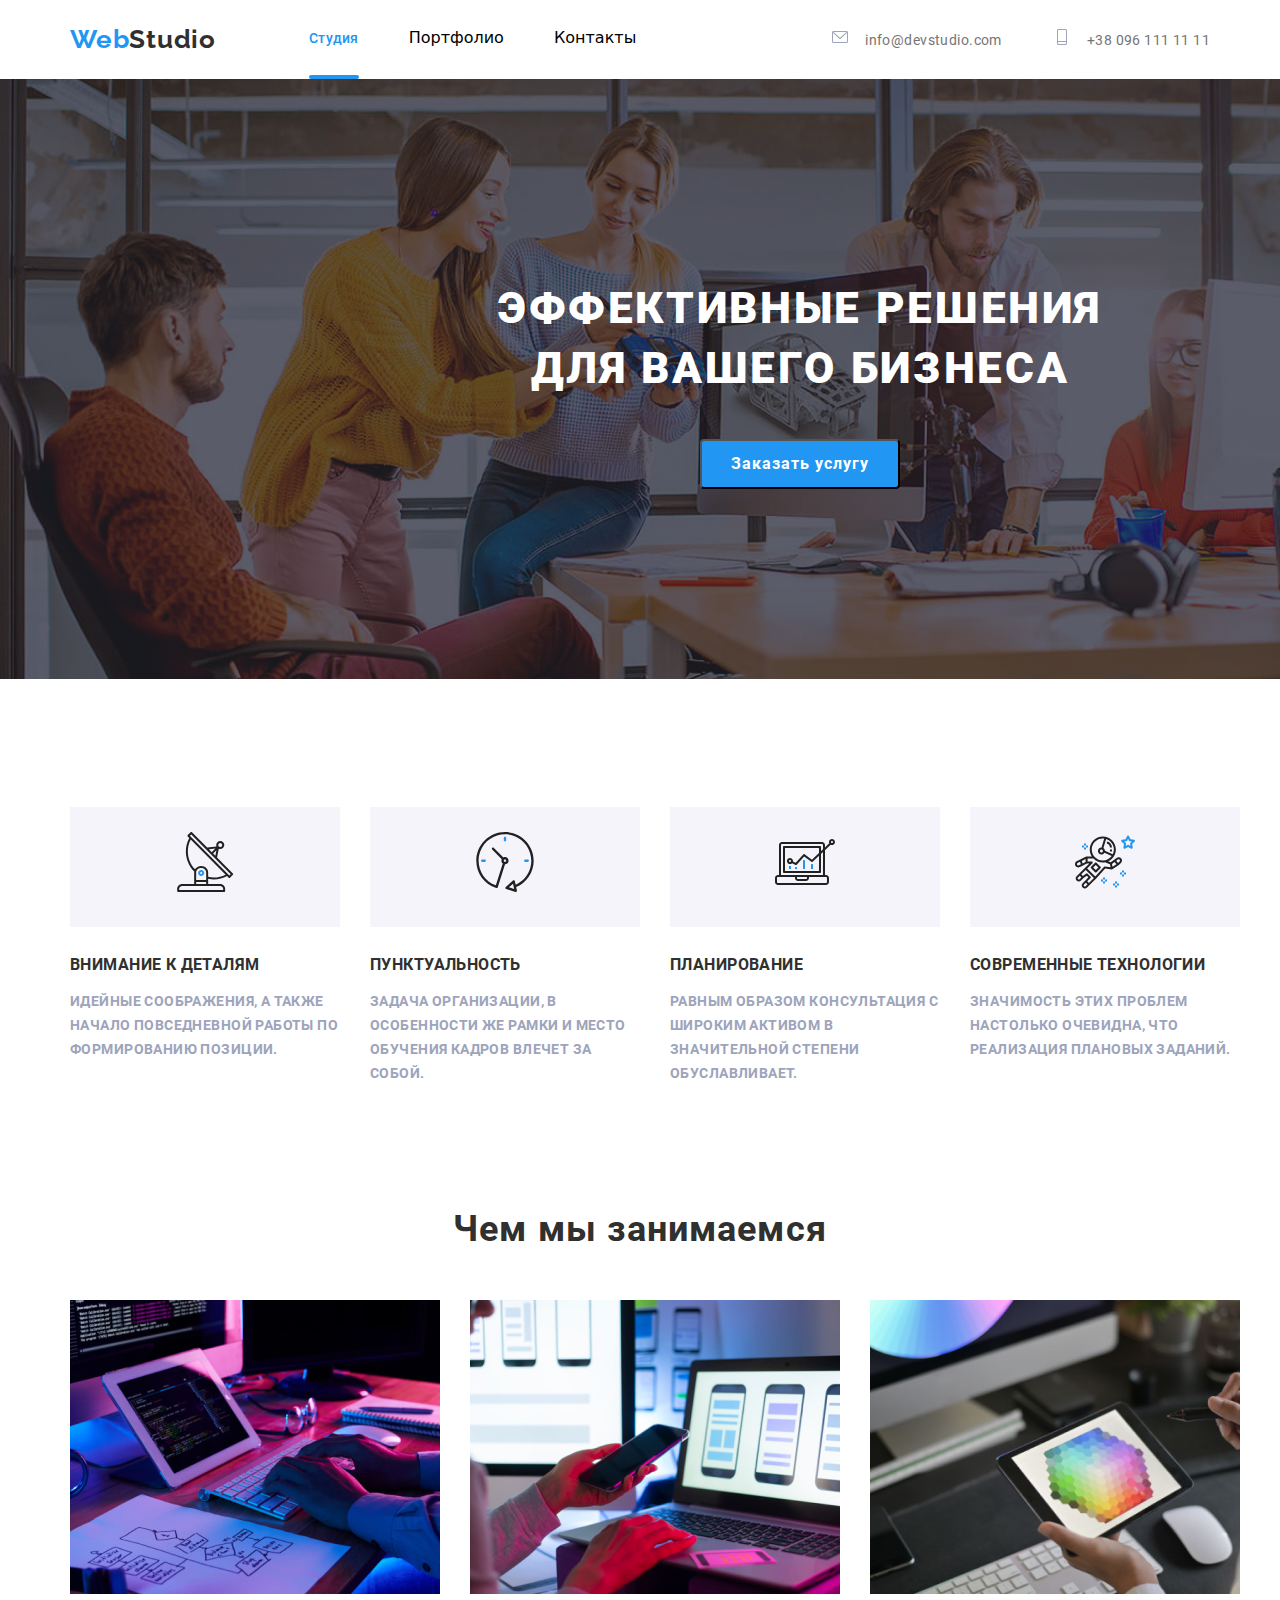
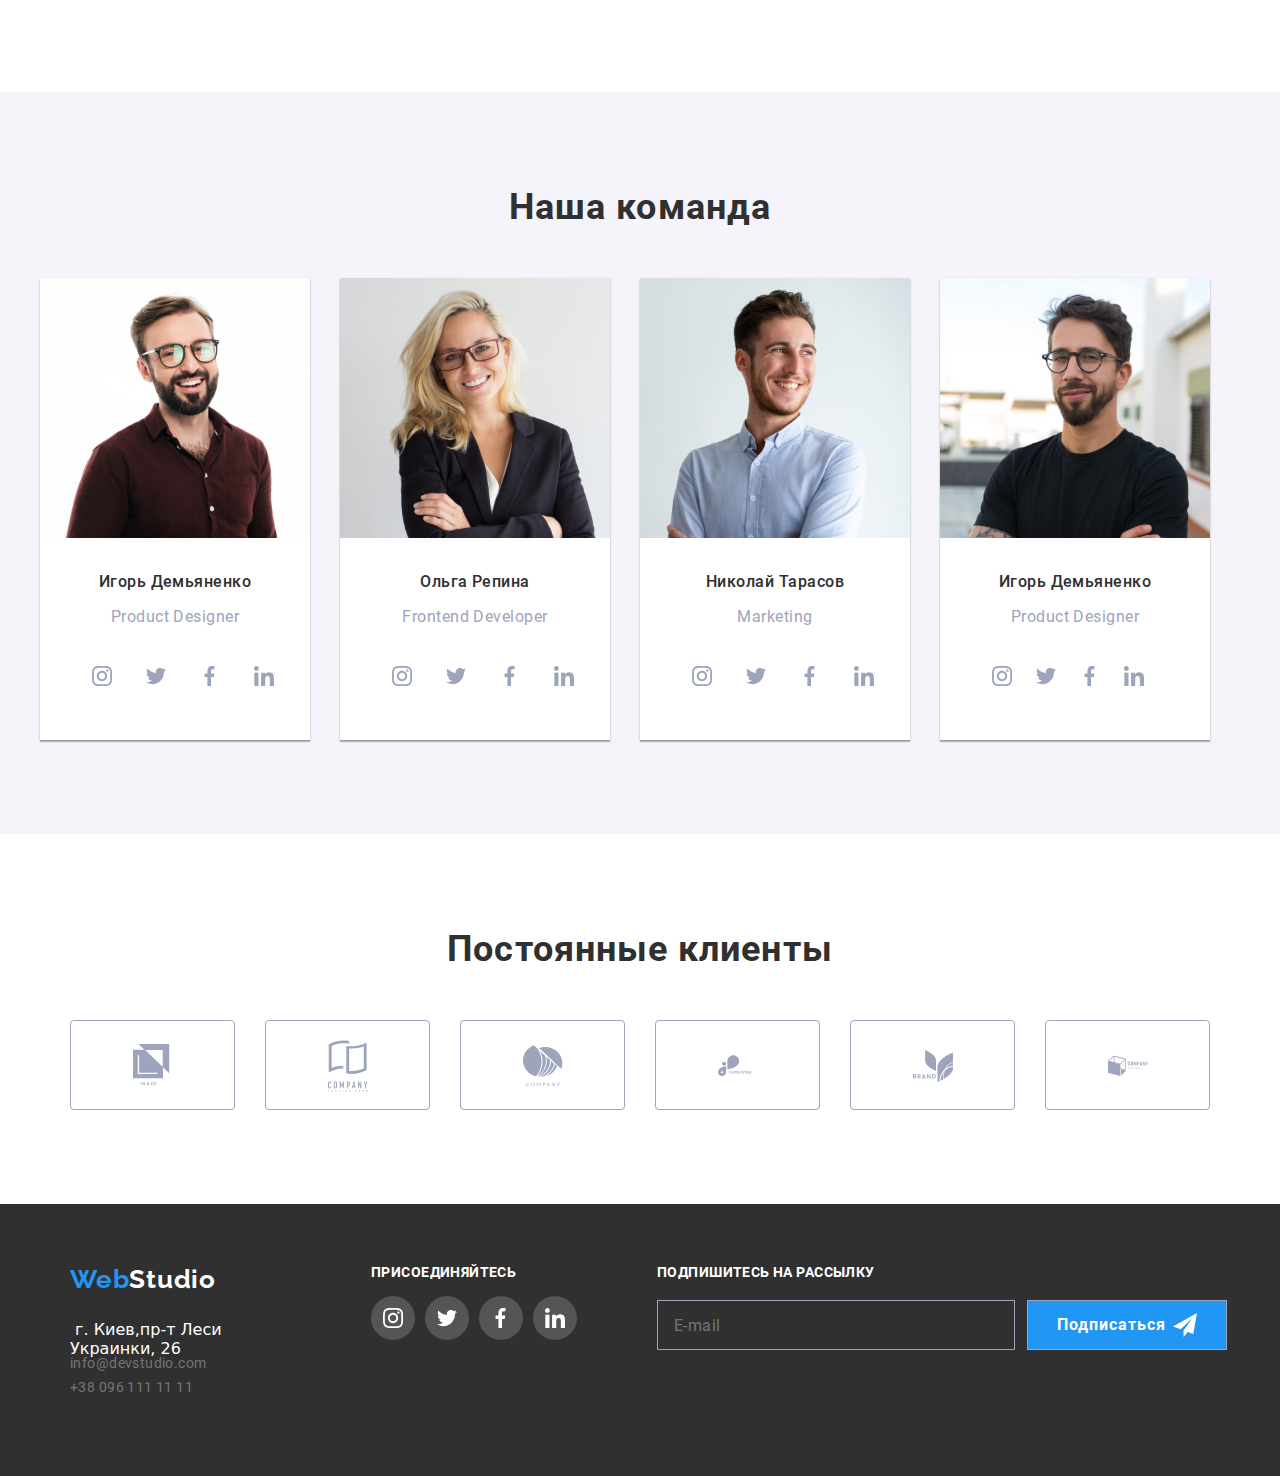
==== index.html @ 27322697 "save первый скрин" ====
<!DOCTYPE html>
<html lang="en">
<head>
    <meta charset="UTF-8" />
    <meta name="viewport" content="width=, initial-scale=1.0" />
    <title>WebStudio</title>
    <link href="https://fonts.googleapis.com/css2?family=Roboto:wght@400;500;700&display=swap" rel="stylesheet">
    <link rel="stylesheet" href="https://cdnjs.cloudflare.com/ajax/libs/modern-normalize/1.0.0/modern-normalize.min.css">
    <link rel="stylesheet" href="./css/main.min.css">
</head>

<body>
    <header class="header container">
        <div class=" header-container">
        <nav class="navigation" >
            <a class="logo" href="index.html" ><span class="logo-web">Web</span>Studio</a>
            
            <ul class="menu">
                <li class="menu-item menu-logo active-page" ><a href="" class="active ">Студия</a></li>
                <li class="menu-item"><a href="index_portfolio.html"
                     class="link">Портфолио</a></li>
                <li class="menu-item"><a href="" class="link">Контакты</a></li>
            </ul>
            </nav>
            
            <ul class="menu ">
                <li class="menu-item " > <svg class="mail-tel-svg">
                    <use href="./images/icons/sprite.svg#mail"></use>
                </svg>
                <a href="mailto:info@devstudio.com" class="mail">info@devstudio.com</a></li>
                <li class="menu-item"> <svg class="mail-tel-svg">
                    <use href="./images/icons/sprite.svg#tel"></use>
                </svg>
                 <a href="tel:+380961111111" class="tel">+38 096 111 11 11</a></li>
            </ul>
        </div>
        
    </header>
    
    <main>
        <section class="section-hero" >   
            <h1 class="hero" >Эффективные решения  для вашего бизнеса</h1> 
            <div>
                <button class="button-hero" data-modal-open>Заказать услугу</button>
            </div>

            <div class="backdrop is-hidden " data-modal>
                <div class="modal">
                   <h2 class="heading-modal">Оставьте свои данные, мы вам перезвоним</h2>
                   <form class="forms" action="">

<div class="form-fild">
                       <label  for="name">имя</label>
                       <input class="form-item form-item-text" type="text" name="name" id="name">
                    <svg class="modal-logo-svg">
                        <use href="./images/modal/sprite.svg#name"></use>
                    </svg>
</div>
<div class="form-fild">
                       <label  for="tel">телефон</label>
                       <input class="form-item form-item-text" type="tel" name="tel" id="tel">
                    <svg class="modal-logo-svg">
                        <use href="./images/modal/sprite.svg#tel"></use>
                    </svg>
</div>
<div class="form-fild">
                       <label for="email">почта</label>
                       <input class="form-item form-item-text" type="email" name="email" id="email">
                    <svg class="modal-logo-svg">
                        <use href="./images/modal/sprite.svg#mail"></use>
                    </svg>
</div>
<div class="form-fild">
                        <label  for="comment">Комментарий</label>
                        <textarea class="form-item form-item-text" name="comment" id="comment" cols="30" rows="10" placeholder="Введите текст"></textarea>
</div>
<div class="policy"> 
                        <input type="checkbox" id="policy">
                        <label for="policy">Соглашаюсь с рассылкой и принимаю <span class="contract">Условия договора</span> </label>
</div>
<div>
                        <button class="button-submit" type="submit">Отправить</button>   
</div>
                   </form>
                    <button class="button-close" data-modal-close>
                    <svg class="button-close-svg">
                        <use href="./images/button/sprite.svg#close"></use>
                    </svg>
                    </button>
                    
                </div>
            </div>
            
        </section>
    
        <section class="list">
            <div class="container">
            <h2 hidden >Положительные качества для ведения бизнеса</h2>
            
            <ul class="list-content ">
                <li>
                    <ul class="vector-logo">
                        <li class="vector-logo-item">
                        <svg class="vector-logo-svg">
                            <use href="./images/logo/sprite.svg#vector3"></use>
                        </svg>
                        </li>
                    </ul>
                    <h3  class="list-item">Внимание к деталям</h3>
                    <p  class="text text-item">
                        Идейные соображения, а также начало повседневной работы по
                        формированию позиции.
                    </p>
                </li>
                <li>
                    <ul class="vector-logo">
                        <li class="vector-logo-item">
                            <svg class="vector-logo-svg">
                                <use href="./images/logo/sprite.svg#vector2"></use>
                            </svg>
                        </li>
                    </ul>
                    <h3 class="list-item" >Пунктуальность</h3>
                    <p class="text text-item">
                        Задача организации, в особенности же рамки и место обучения кадров
                        влечет за собой.
                    </p>
                </li>                
                <li>
                    <ul class="vector-logo">
                        <li class="vector-logo-item">
                            <svg class="vector-logo-svg">
                                <use href="./images/logo/sprite.svg#vector1"></use>
                            </svg>
                        </li>
                    </ul>
                    <h3 class="list-item" >Планирование</h3>
                    <p class="text text-item">
                        Равным образом консультация с широким активом в значительной
                        степени обуславливает.
                    </p>
                </li>
                <li>
                    <ul class="vector-logo">
                        <li class="vector-logo-item">
                            <svg class="vector-logo-svg">
                                <use href="./images/logo/sprite.svg#vector"></use>
                            </svg>
                        </li>
                    </ul>
                    <h3  class="list-item">Современные технологии</h3>
                    <p class="text text-item" >
                        Значимость этих проблем настолько очевидна, что реализация
                        плановых заданий.
                    </p>
                </li>
            </ul>
            </div>
        </section>
        <section  >
            <div class="container">
            <h3 class="section-work" >Чем мы занимаемся</h3>
            </div>
            <div class="container">
            <ul class="img-content">
                <li class="img-item img-img ">
                    <img src="./images/img.jpg" alt="рабочий стол" width="370" height="294" />
                </li>
                <li class="img-item  img-img">
                    <img src="./images/img1.jpg" alt="ноутбук" width="370" height="294" />
                </li>
                <li class="img-item  img-img">
                    <img src="./images/img2.jpg" alt="планшет" width="370" height="294" />
                </li>
            </ul>
            </div>
        </section>
        <section class="job">
            <div class="container">
                <div class="our">
            <h2 class="section-job"  >Наша команда</h2>
            </div>
            <ul class="team">
                <li class="team-item">
                    <img src="./images/card1.jpg" alt="Игорь Демьяненко" width="270" height="260" /><br />
                    <h3 class="our-team">Игорь Демьяненко</h3>
                    <p class="position">Product Designer</p>
                <ul  class="social-icons">
                    <li class="social-icons-item" ><a class="social-icons-link"  href="https://www.instagram.com/" target="_blank" rel="noopener noreferer"  aria-label="Instagram"  >
                    <svg class="social-icons-svg">
                        <use href="./images/icons/sprite.svg#instagram"></use>
                    </svg>
                    </a></li>
                    <li class="social-icons-item" ><a class="social-icons-link"  href="https://twitter.com/?lang=ua" target="_blank" rel="noopener noreferer"  aria-label="Twitter">
                    <svg class="social-icons-svg">
                        <use href="./images/icons/sprite.svg#twitter"></use>
                    </svg>
                    </a></li>
                    <li class="social-icons-item" ><a class="social-icons-link"  href="https://uk-ua.facebook.com/" target="_blank" rel="noopener noreferer"  aria-label="Facebook">
                    <svg class="social-icons-svg">
                        <use href="./images/icons/sprite.svg#facebook"></use>
                    </svg>
                    </a></li>
                    <li class="social-icons-item" ><a class="social-icons-link"  href="https://www.linkedin.com/login/ua" target="_blank" rel="noopener noreferer"  aria-label="Linkedin">
                    <svg class="social-icons-svg">
                        <use href="./images/icons/sprite.svg#linkedin"></use>
                    </svg>
                    </a></li>
                </ul>
                </li>
                <li class="team-item">
                    <img src="./images/card2.jpg" alt="Ольга Репина" width="270" height="260" /><br />
                    <h3 class="our-team" >Ольга Репина</h3>
                    <p class="position">Frontend Developer</p>
                    <ul class="social-icons">
                        <li class="social-icons-item"><a class="social-icons-link" href="https://www.instagram.com/" target="_blank"
                                rel="noopener noreferer" aria-label="Instagram">
                                <svg class="social-icons-svg">
                                    <use href="./images/icons/sprite.svg#instagram"></use>
                                </svg>
                            </a></li>
                        <li class="social-icons-item"><a class="social-icons-link" href="https://twitter.com/?lang=ua" target="_blank"
                                rel="noopener noreferer" aria-label="Twitter">
                                <svg class="social-icons-svg">
                                    <use href="./images/icons/sprite.svg#twitter"></use>
                                </svg>
                            </a></li>
                        <li class="social-icons-item"><a class="social-icons-link" href="https://uk-ua.facebook.com/" target="_blank"
                                rel="noopener noreferer" aria-label="Facebook">
                                <svg class="social-icons-svg">
                                    <use href="./images/icons/sprite.svg#facebook"></use>
                                </svg>
                            </a></li>
                        <li class="social-icons-item"><a class="social-icons-link" href="https://www.linkedin.com/login/ua" target="_blank"
                                rel="noopener noreferer" aria-label="Linkedin">
                                <svg class="social-icons-svg">
                                    <use href="./images/icons/sprite.svg#linkedin"></use>
                                </svg>
                            </a></li>
                    </ul>
                    
                </li>
                <li class="team-item">
                    <img src="./images/card3.jpg" alt="Николай Тарасов" width="270" height="260" /><br />
                    <h3 class="our-team" >Николай Тарасов</h3>
                    <p class="position ">Marketing</p>
                    <ul class="social-icons">
                        <li class="social-icons-item"><a class="social-icons-link" href="https://www.instagram.com/" target="_blank"
                                rel="noopener noreferer" aria-label="Instagram">
                                <svg class="social-icons-svg">
                                    <use href="./images/icons/sprite.svg#instagram"></use>
                                </svg>
                            </a></li>
                        <li class="social-icons-item"><a class="social-icons-link" href="https://twitter.com/?lang=ua" target="_blank"
                                rel="noopener noreferer" aria-label="Twitter">
                                <svg class="social-icons-svg">
                                    <use href="./images/icons/sprite.svg#twitter"></use>
                                </svg>
                            </a></li>
                        <li class="social-icons-item"><a class="social-icons-link" href="https://uk-ua.facebook.com/" target="_blank"
                                rel="noopener noreferer" aria-label="Facebook">
                                <svg class="social-icons-svg">
                                    <use href="./images/icons/sprite.svg#facebook"></use>
                                </svg>
                            </a></li>
                        <li class="social-icons-item"><a class="social-icons-link" href="https://www.linkedin.com/login/ua" target="_blank"
                                rel="noopener noreferer" aria-label="Linkedin">
                                <svg class="social-icons-svg">
                                    <use href="./images/icons/sprite.svg#linkedin"></use>
                                </svg>
                            </a></li>
                    </ul>
                </li>
                <li class="team-item">
                    <img src="./images/card4.jpg" alt="Игорь Демьяненко" width="270" height="260" />
                    <br />
                    <h3 class="our-team" >Игорь Демьяненко</h3>
                    <p class="position">Product Designer</p>
                    <ul class="social-icons">
                        <li><a class="social-icons-link" href="https://www.instagram.com/" target="_blank"
                                rel="noopener noreferer" aria-label="Instagram">
                                <svg class="social-icons-svg">
                                    <use href="./images/icons/sprite.svg#instagram"></use>
                                </svg>
                            </a></li>
                        <li><a class="social-icons-link" href="https://twitter.com/?lang=ua" target="_blank"
                                rel="noopener noreferer" aria-label="Twitter">
                                <svg class="social-icons-svg">
                                    <use href="./images/icons/sprite.svg#twitter"></use>
                                </svg>
                            </a></li>
                        <li><a class="social-icons-link" href="https://uk-ua.facebook.com/" target="_blank"
                                rel="noopener noreferer" aria-label="Facebook">
                                <svg class="social-icons-svg">
                                    <use href="./images/icons/sprite.svg#facebook"></use>
                                </svg>
                            </a></li>
                        <li><a class="social-icons-link" href="https://www.linkedin.com/login/ua" target="_blank"
                                rel="noopener noreferer" aria-label="Linkedin">
                                <svg class="social-icons-svg">
                                    <use href="./images/icons/sprite.svg#linkedin"></use>
                                </svg>
                            </a></li>
                    </ul>
                </li>
            </ul>
            </div>
        </section>
        <section>
            <div class="container">
                <h3 class="clients">
                    Постоянные клиенты
                </h3>
            </div>
         </section>

        <section>
          <div class="container test"> 
            
            <li class="clients-item"><a class="clients-item-link" href="#" target="_blank"
                    rel="noopener noreferer" aria-label="#">
                    <svg class="clients-icons-svg">
                        <use href="./images/clients/sprite.svg#logo1"></use>
                    </svg>
                </a></li>
            <li class="clients-item"><a class="clients-item-link" href="#" target="_blank"
                    rel="noopener noreferer" aria-label="#">
                    <svg class="clients-icons-svg">
                        <use href="./images/clients/sprite.svg#logo2"></use>
                    </svg>
                </a></li>
            <li class="clients-item"><a class="clients-item-link" href="#" target="_blank"
                    rel="noopener noreferer" aria-label="#">
                    <svg class="clients-icons-svg">
                        <use href="./images/clients/sprite.svg#logo3"></use>
                    </svg>
                </a></li>
            <li class="clients-item"><a class="clients-item-link" href="#" target="_blank"
                    rel="noopener noreferer" aria-label="#">
                    <svg class="clients-icons-svg">
                        <use href="./images/clients/sprite.svg#logo4"></use>
                    </svg>
                </a></li>
            <li class="clients-item"><a class="clients-item-link" href="#" target="_blank"
                    rel="noopener noreferer" aria-label="#">
                    <svg class="clients-icons-svg">
                        <use href="./images/clients/sprite.svg#logo5"></use>
                    </svg>
                </a></li>
            <li class="clients-item"><a class="clients-item-link" href="#" target="_blank"
                    rel="noopener noreferer" aria-label="#">
                    <svg class="clients-icons-svg">
                        <use href="./images/clients/sprite.svg#logo6"></use>
                    </svg>
                </a></li>
            
          </div>
        </section>

    </main>
    <footer class="footer ">
        <div class="block-test container">
        <div class="block">
        <a class="logo" href="index.html"><span class="logo-web ">Web</span>Studio</a>
        
            <ul class="address" >
                <li>
                
                    <a class="map address-map link" href="https://goo.gl/maps/XinnHZAmT8YxiQ3q6" target="_blank" rel="noopener noreferer" ></a>
                    <a href="https://goo.gl/maps/XinnHZAmT8YxiQ3q6" target="_blank" rel="noopener noreferer" class="link" >г. Киев,пр-т Леси Украинки, 26</a>
                        
                </li>
            </ul>
            <ul class="connection">
                <li><a href="mailto:info@devstudio.com" class="mail" >info@devstudio.com</a></li>
                <li><a href="tel:+380961111111" class="tel" >+38 096 111 11 11</a></li>
            </ul>
        </div>
                <div class="address-content block">
                    <h3 class="address-social">присоединяйтесь</h3>
                
                
                    <ul class="address-social-icons">
                        <li><a class="address-social-icons-link" href="https://www.instagram.com/" target="_blank" rel="noopener noreferer"
                                aria-label="Instagram">
                                <svg class="address-social-icons-svg">
                                    <use href="./images/icons/sprite.svg#instagram"></use>
                                </svg>
                            </a></li>
                        <li><a class="address-social-icons-link" href="https://twitter.com/?lang=ua" target="_blank" rel="noopener noreferer"
                                aria-label="Twitter">
                                <svg class="address-social-icons-svg">
                                    <use href="./images/icons/sprite.svg#twitter"></use>
                                </svg>
                            </a></li>
                        <li><a class="address-social-icons-link" href="https://uk-ua.facebook.com/" target="_blank" rel="noopener noreferer"
                                aria-label="Facebook">
                                <svg class="address-social-icons-svg">
                                    <use href="./images/icons/sprite.svg#facebook"></use>
                                </svg>
                            </a></li>
                        <li><a class="address-social-icons-link" href="https://www.linkedin.com/login/ua" target="_blank" rel="noopener noreferer"
                                aria-label="Linkedin">
                                <svg class="address-social-icons-svg">
                                    <use href="./images/icons/sprite.svg#linkedin"></use>
                                </svg>
                            </a></li>
                    </ul>
                </div>
                <div>
                    <h3 class="subscription">Подпишитесь на рассылку</h3>
                    <div class="form-subscription">
             <form action="">
                    <label for="email"></label>
                    <input class="subscription-item email-item" type="email" name="email" id="email" placeholder="E-mail">
                    </div>
                 </div>
                <div>
                    <button class="button-subscription" type="submit">Подписаться</button>
                    <svg class="button-subscription-svg">
                        <use href="./images/iconsend/sprite.svg#iconsend"></use>
                    </svg>
                </div>
             </form>
                </div>
        </div>
    </footer>
    <script src="./js/modal.js"></script>
</body>

</html>
---- css/main.min.css ----
:root{--main-text-cl: #555555;--accent-cl: #2196f3;--black: #303030;--gray: #9da4bb;--button: #ffffff;--background: #f5f4fa;--email: rgba(255, 255, 255, 0.6);--menu: #757575}@font-face{font-family:'Raleway';font-style:normal;font-weight:400;src:url("../fonts/raleway-v18-latin-regular.eot");src:local(""),url("../fonts/raleway-v18-latin-regular.eot?#iefix") format("embedded-opentype"),url("../fonts/raleway-v18-latin-regular.woff2") format("woff2"),url("../fonts/raleway-v18-latin-regular.woff") format("woff"),url("../fonts/raleway-v18-latin-regular.ttf") format("truetype"),url("../fonts/raleway-v18-latin-regular.svg#Raleway") format("svg")}@font-face{font-family:'Raleway';font-style:normal;font-weight:700;src:url("../fonts/raleway-v18-latin-700.eot");src:local(""),url("../fonts/raleway-v18-latin-700.eot?#iefix") format("embedded-opentype"),url("../fonts/raleway-v18-latin-700.woff2") format("woff2"),url("../fonts/raleway-v18-latin-700.woff") format("woff"),url("../fonts/raleway-v18-latin-700.ttf") format("truetype"),url("../fonts/raleway-v18-latin-700.svg#Raleway") format("svg")}@font-face{font-family:'Roboto';font-style:normal;font-weight:400;src:url("../fonts/roboto-v20-latin_cyrillic-regular.eot");src:local("Roboto"),local("Roboto-Regular"),url("../fonts/roboto-v20-latin_cyrillic-regular.eot?#iefix") format("embedded-opentype"),url("../fonts/roboto-v20-latin_cyrillic-regular.woff2") format("woff2"),url("../fonts/roboto-v20-latin_cyrillic-regular.woff") format("woff"),url("../fonts/roboto-v20-latin_cyrillic-regular.ttf") format("truetype"),url("../fonts/roboto-v20-latin_cyrillic-regular.svg#Roboto") format("svg")}@font-face{font-family:'Roboto';font-style:normal;font-weight:500;src:url("../fonts/roboto-v20-latin_cyrillic-500.eot");src:local("Roboto Medium"),local("Roboto-Medium"),url("../fonts/roboto-v20-latin_cyrillic-500.eot?#iefix") format("embedded-opentype"),url("../fonts/roboto-v20-latin_cyrillic-500.woff2") format("woff2"),url("../fonts/roboto-v20-latin_cyrillic-500.woff") format("woff"),url("../fonts/roboto-v20-latin_cyrillic-500.ttf") format("truetype"),url("../fonts/roboto-v20-latin_cyrillic-500.svg#Roboto") format("svg")}@font-face{font-family:'Roboto';font-style:normal;font-weight:700;src:url("../fonts/roboto-v20-latin_cyrillic-700.eot");src:local("Roboto Bold"),local("Roboto-Bold"),url("../fonts/roboto-v20-latin_cyrillic-700.eot?#iefix") format("embedded-opentype"),url("../fonts/roboto-v20-latin_cyrillic-700.woff2") format("woff2"),url("../fonts/roboto-v20-latin_cyrillic-700.woff") format("woff"),url("../fonts/roboto-v20-latin_cyrillic-700.ttf") format("truetype"),url("../fonts/roboto-v20-latin_cyrillic-700.svg#Roboto") format("svg")}h1,h2,h3{margin-top:0px}ul{list-style-type:none}a{text-decoration:none}.container{width:1170px;padding-left:15px;padding-right:15px;margin-left:auto;margin-right:auto}.menu{display:flex;padding:0px;margin:0px}.menu-logo{margin-left:93px}.menu-item:not(:last-child){margin-right:50px}.menu-item{margin-top:29px}.active-page{padding-bottom:0}.navigation{display:flex;align-items:center;margin-right:auto}.active-page::after{content:'';display:block;position:relative;margin-top:28px;width:100%;height:4px;background-color:var(--accent-cl);border-radius:2px}.active{font-family:Roboto;font-weight:500;font-size:14px;line-height:16px;letter-spacing:0.02em}.mail-tel-svg{fill:var(--gray);margin-right:10px;width:20px;height:16px}.mail{text-align:center}.menu-item:hover .mail-tel-svg,.menu-item:focus .mail-tel-svg{fill:var(--accent-cl)}.button-hero{text-align:center;font-family:Roboto;font-weight:700;font-size:16px;line-height:1, 87;letter-spacing:0.06em;color:var(--button);background-color:var(--accent-cl);border-radius:4px;height:50px;width:200px;margin-bottom:210px;margin-left:auto;margin-right:auto}.button-close{position:absolute;border:0px solid var(--button);top:8px;right:8px;width:-8px;background-color:var(--button)}.button-close-svg{display:flex;width:30px;height:30px;fill:var(--gray)}.button-submit{width:200px;height:50px;margin-top:10px;margin-bottom:42px;margin-left:auto;margin-right:auto;background-color:var(--accent-cl);font-family:Roboto;font-weight:bold;font-size:16px;line-height:30px;letter-spacing:0.06em;border-radius:4px;border:none;color:var(--button)}.button{font-family:Roboto;font-weight:500;border:1px solid var(--black);font-size:16px;line-height:1.62;text-align:center;letter-spacing:0.03em;color:var(--black)}.button:hover{color:var(--button);background:var(--accent-cl)}.button-item{display:flex;justify-content:center;margin-bottom:50px;margin-top:126px}.button-margin{margin-right:8px;border-color:#ffffff}.button-subscription{width:200px;height:50px;margin-top:96px;margin-left:12px;padding-left:29px;background-color:var(--accent-cl);font-family:Roboto;font-weight:bold;font-size:16px;line-height:30px;display:flex;align-items:center;text-align:center;letter-spacing:0.06em;color:var(--button);border:1px solid var(--gray)}.button-subscription-svg{display:flex;width:24px;height:24px;fill:var(--button);margin-top:-37px;margin-left:158px;margin-right:28px}.block-test{display:flex}.social-icons{margin-top:28px;margin-bottom:42px;display:flex}.social-icons-item:not(:last-child){margin-right:10px}.social-icons-svg{width:20px;height:20px;fill:var(--gray)}.social-icons-link{display:flex;justify-content:center;align-items:center;width:44px;height:44px;background-color:var(--button);border-radius:50%}.social-icons-link:hover .social-icons-svg,.social-icons-link:focus .social-icons-svg{fill:var(--button)}.social-icons-link:hover{background-color:var(--accent-cl)}.address-social-icons{display:flex;margin-left:70px;padding:0px}.address-social-icons-link{margin-right:10px}.address-social-icons-svg{width:20px;height:20px;fill:var(--button)}.address-social-icons-link{display:flex;justify-content:center;align-items:center;width:44px;height:44px;background-color:var(--main-text-cl);border-radius:50%}.address-social-icons-link:hover .address-social-icons-svg,.address-social-icons-link:focus .address-social-icons-svg{fill:var(--button)}.address-social-icons-link:hover{background-color:var(--accent-cl)}.backdrop.is-hidden{opacity:0;pointer-events:none}.modal{color:var(--black);position:absolute;top:50%;left:50%;padding:0px;transform:translate(-50%, -50%);min-width:528px;min-height:581px;background-color:var(--button);border:1px solid var(--button)}.heading-modal{width:488px;height:40px;margin-left:auto;margin-right:auto;margin-top:40px;margin-bottom:0px;font-family:Roboto;font-weight:bold;font-size:20px;line-height:23px;text-align:center;letter-spacing:0.03em;color:var(--black)}.forms{margin-left:40px;margin-right:40px}.modal-logo-svg{margin-top:-25px;margin-left:15px;display:flex;width:12px;height:12px;fill:var(--black)}.form-fild:hover .modal-logo-svg,.form-fild:focus .modal-logo-svg{fill:var(--accent-cl)}.form-item:hover{border-color:var(--accent-cl)}.form-item-text{padding-left:42px}.form-item-text-placeholder{padding-left:16px}.form-fild{text-align:left;margin-left:auto;margin-right:auto;margin-bottom:28px;display:flex;flex-direction:column;font-family:Roboto;font-size:12px;line-height:14px;letter-spacing:0.01em;color:#757575}.form-fild input{border:1px solid var(--gray);width:488px;height:40px}.form-fild label{margin-bottom:4px}.policy{font-family:Roboto;font-size:14px;line-height:24px;letter-spacing:0.03em;color:var(--main-text-cl);margin-bottom:30px}.form-fild textarea::placeholder{text-align:left 16px;margin-top:12px;margin-bottom:12px;margin-left:16px;margin-right:16px;font-family:Roboto;font-size:14px;line-height:16px;letter-spacing:0.01em;color:var(--gray)}.contract{color:var(--accent-cl);text-decoration:underline}textarea{border:1px solid var(--gray);width:488px;height:128px;resize:none}.header{background-color:var(--button)}.header-portfolio{background-color:var(--button);margin-bottom:132px;margin-top:24px}.header-container{display:flex;justify-content:flex-end}.mail-item{margin-right:50px}.logo{font-family:Raleway;font-weight:700;font-size:26px;line-height:1.19;letter-spacing:0.03em;color:var(--black)}.logo-web{font-family:Raleway;font-weight:700;font-size:26px;line-height:1.19;letter-spacing:0.03em;color:var(--accent-cl)}.link{color:inherit}.link:hover,.link:focus{color:var(--accent-cl)}.active{color:var(--accent-cl)}.address-social{font-family:Roboto;font-style:normal;font-weight:bold;font-size:14px;line-height:16px;letter-spacing:0.03em;text-transform:uppercase;color:var(--button);margin-top:60px;margin-left:70px}.subscription{font-family:Roboto;font-style:normal;font-weight:bold;font-size:14px;line-height:16px;letter-spacing:0.03em;text-transform:uppercase;color:var(--button);margin-top:60px;margin-left:70px;margin-bottom:0px}.subscription-item{padding:0;width:358px;height:50px;margin-top:20px;margin-left:70px;font-family:Roboto;font-size:16px;line-height:20px;display:flex;align-items:center;letter-spacing:0.03em;background-color:var(--black);color:var(--email);border:1px solid var(--gray)}.email-item{padding-left:16px}.footer-item{margin-top:90px}.footer{background-color:var(--black)}.footer-logo{background-color:var(--button)}.footer .logo{color:var(--button);margin-top:60px;display:inline-block}.address-map{margin-top:20px;display:inline-block}.address{width:231px;height:21px;padding:0px;margin-top:20px;color:var(--button)}.connection{padding:0px;margin-top:9px}.connection .tel{padding-bottom:60px;display:inline-block}.tel{font-family:Roboto;font-size:14px;line-height:1.71;letter-spacing:0.03em;color:var(--menu)}.tel:hover{color:var(--accent-cl)}.mail{font-family:Roboto;font-size:14px;line-height:1.71;letter-spacing:0.03em;color:var(--menu)}.mail:hover{color:var(--accent-cl)}.hero{margin-left:452px;margin-right:452px;width:696px;height:120px;margin-top:200px;margin-bottom:40px;display:inline-block;font-family:Roboto;font-weight:900;font-size:44px;line-height:1.36;text-align:center;letter-spacing:0.06em;text-transform:uppercase}.section-hero{margin-left:auto;margin-right:auto;width:1600px;background-image:linear-gradient(to right, rgba(47,48,58,0.5), rgba(47,48,58,0.5)),url(../images/hero.jpg);background-repeat:no-repeat;background-size:1600px 600px;color:var(--button);text-align:center}.backdrop{position:fixed;top:0;left:0;width:100%;height:100%;background-color:rgba(0,0,0,0.2)}.list{padding-top:94px;padding-bottom:94px;font-family:Roboto;font-weight:700;font-size:14px;line-height:16px;letter-spacing:0.03em;text-transform:uppercase;color:var(--black)}.list-content{display:flex;padding-left:0px}.list-item :not(:last-child){margin-right:30px;margin-bottom:10px;margin-right:30px}.text{margin-right:30px;font-family:Roboto;font-size:14px;line-height:1.71;letter-spacing:0.03em;color:var(--gray)}.text-item :not(:last-child){margin-right:30px}.vector-logo{display:flex;padding-left:0px}.vector-logo-item{background-color:var(--background);margin-right:30px;margin-bottom:30px;width:270px;height:120px}.vector-logo-svg{display:flex;margin-top:25px;margin-left:25px;width:70px;height:60px;fill:var(--gray);margin-left:auto;margin-right:auto}.job{background-color:var(--background)}.our{text-align:center}.section-work{display:block;justify-content:flex-end;align-items:center;font-family:Roboto;margin-bottom:50px;margin-left:auto;margin-right:auto;font-weight:700;font-size:36px;line-height:42px;text-align:center;letter-spacing:0.03em;color:var(--black)}.section-job{display:inline-block;justify-content:flex-end;align-items:center;font-family:Roboto;margin-top:94px;margin-bottom:50px;margin-left:auto;margin-right:auto;font-weight:700;font-size:36px;line-height:42px;text-align:center;letter-spacing:0.03em;color:var(--black)}.img-content{display:flex;margin-bottom:0px;padding-left:0px}.img-item{margin-right:30px;margin-bottom:94px}.img-img:not(:last-child){margin-right:30px}.team{display:flex;flex-wrap:wrap;margin-left:-30px;margin-top:-30px;width:1250px;padding-left:0px}.team-item{background-color:var(--button);margin-top:30px;margin-right:30px;flex-basis:calc(100% / 4 -30px);margin-bottom:94px;box-shadow:0px 1px 3px rgba(0,0,0,0.12),0px 1px 1px rgba(0,0,0,0.14),0px 2px 1px rgba(0,0,0,0.2)}.our-team{margin-top:30px;font-family:Roboto;font-weight:500;font-size:16px;line-height:1.1875;letter-spacing:0.03em;color:var(--black);text-align:center}.position{margin-top:10px;margin-bottom:0px;font-family:Roboto;font-size:16px;line-height:1.1875;letter-spacing:0.03em;color:var(--gray);text-align:center}.clients{margin-top:94px;font-family:Roboto;font-style:normal;font-weight:bold;font-size:36px;line-height:42px;text-align:center;letter-spacing:0.03em;color:var(--black);margin-bottom:50px}.test{display:flex;justify-content:center;align-items:center;margin-bottom:94px}.clients-item{width:170px;height:90px;text-align:center;background-color:var(--button);border:1px solid var(--gray);box-sizing:border-box;border-radius:4px;list-style:none}.clients-item:not(:last-child){margin-right:30px}.clients-icons-svg{fill:var(--gray);width:40px;height:52px;margin-top:19px;margin-bottom:19px}.clients-item:hover .clients-icons-svg,.clients-item:focus .clients-icons-svg{fill:var(--accent-cl)}.clients-item:hover{border-color:var(--accent-cl)}.section-title{font-family:Robotosans-serif;font-weight:700;font-size:18px;line-height:2;letter-spacing:0.06em;color:var(--black);margin-left:24px;margin-top:20px;margin-bottom:4px}.section-title-p{font-family:Roboto;font-size:16px;line-height:1.875;letter-spacing:0.03em;color:var(--gray);margin-left:24px;margin-bottom:20px;margin-top:0px;padding-bottom:20px}.tabl{width:1200px;display:flex;flex-wrap:wrap;margin-left:-30px;margin-top:-30px;padding:0px}.overlay{position:relative;width:100%;overflow:hidden}.overlay .text-overlay{position:absolute;padding:63px 24px;bottom:0;left:0;width:100%;height:100%;transform:translatey(106%);transition:transform 250ms cubic-bezier(0.4, 0, 0.2, 1);font-family:Roboto;font-weight:400;font-size:18px;line-height:28px;letter-spacing:0.03em;color:var(--button);text-align:left;background-color:rgba(33,150,243,0.9);text-decoration:none}.tabl-item:hover .text-overlay{transform:translatey(10%)}.tabl-item{display:block;width:100%;height:auto;margin-left:30px;margin-top:30px;flex-basis:calc(100% / 9 - 30px)}.tabl-item:hover{box-shadow:0px 1px 1px rgba(0,0,0,0.12),0px 4px 4px rgba(0,0,0,0.06),1px 4px 6px rgba(0,0,0,0.16)}
/*# sourceMappingURL=main.min.css.map */
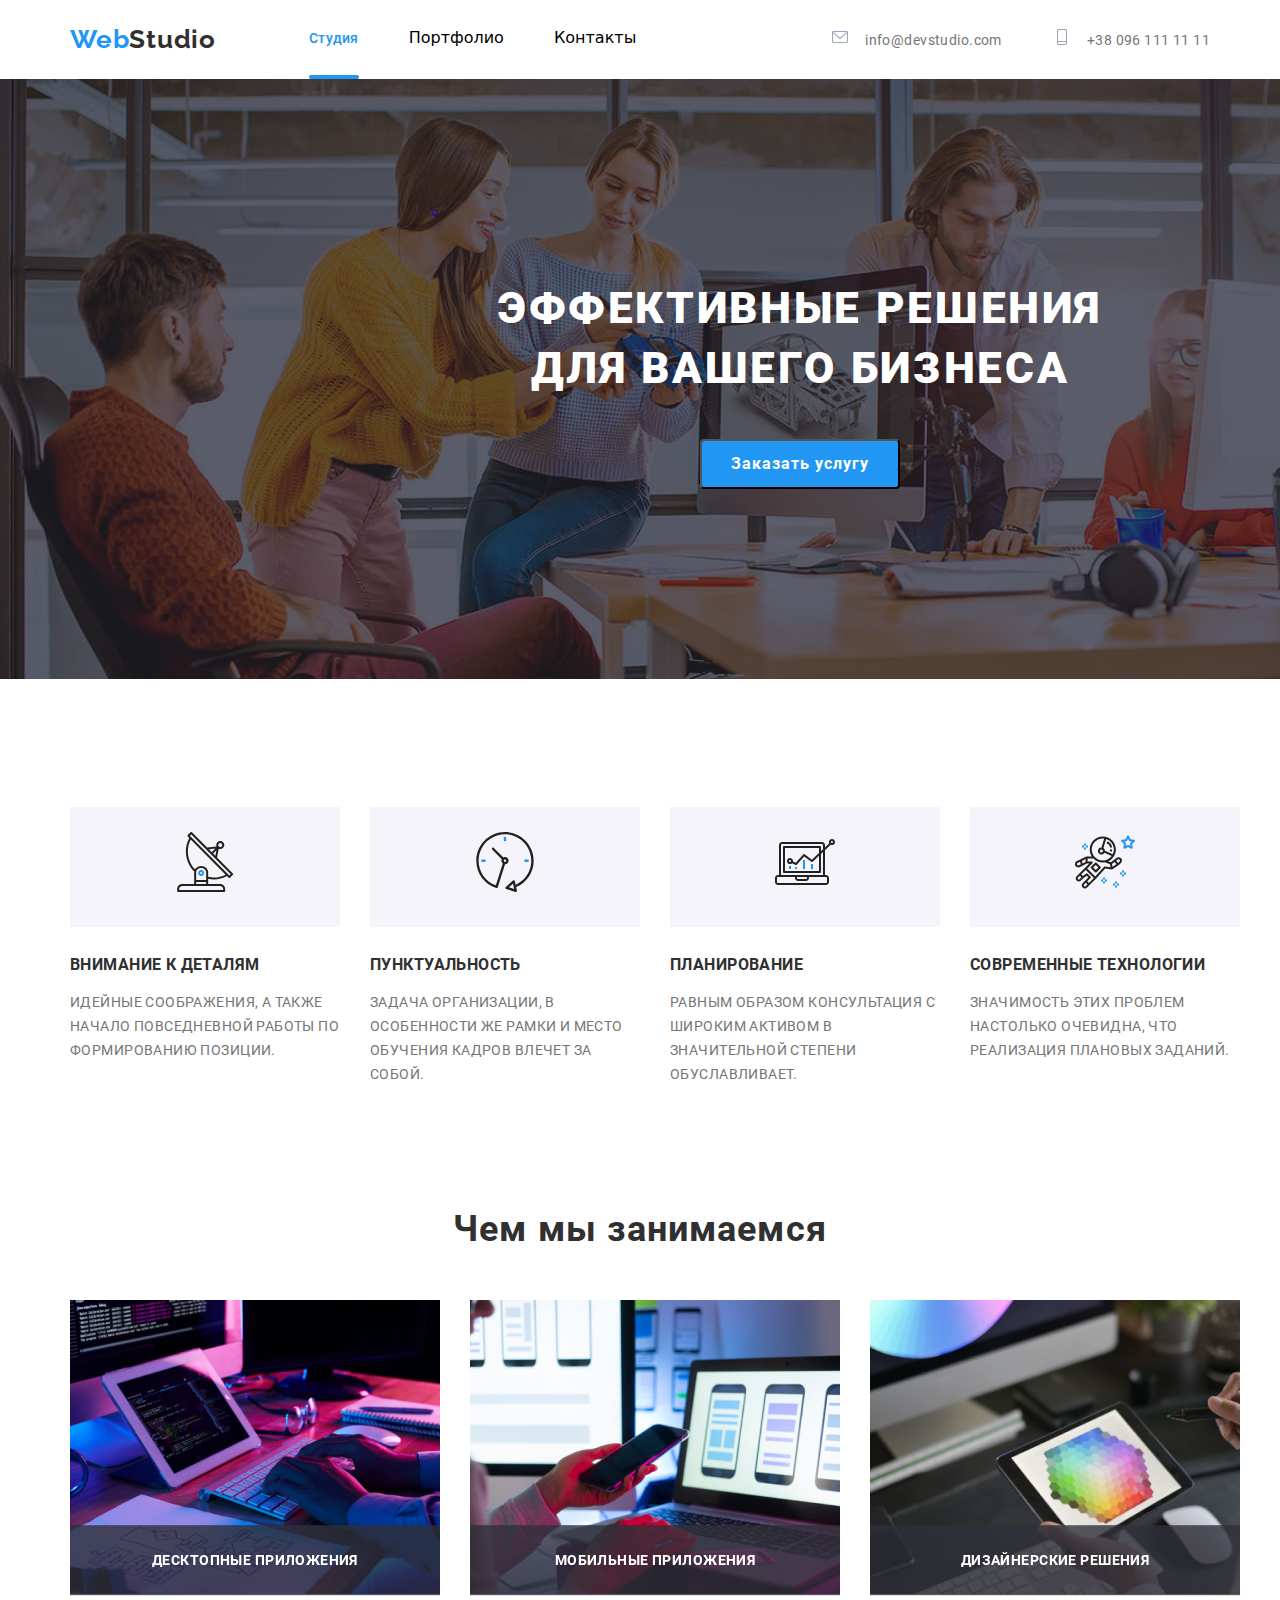
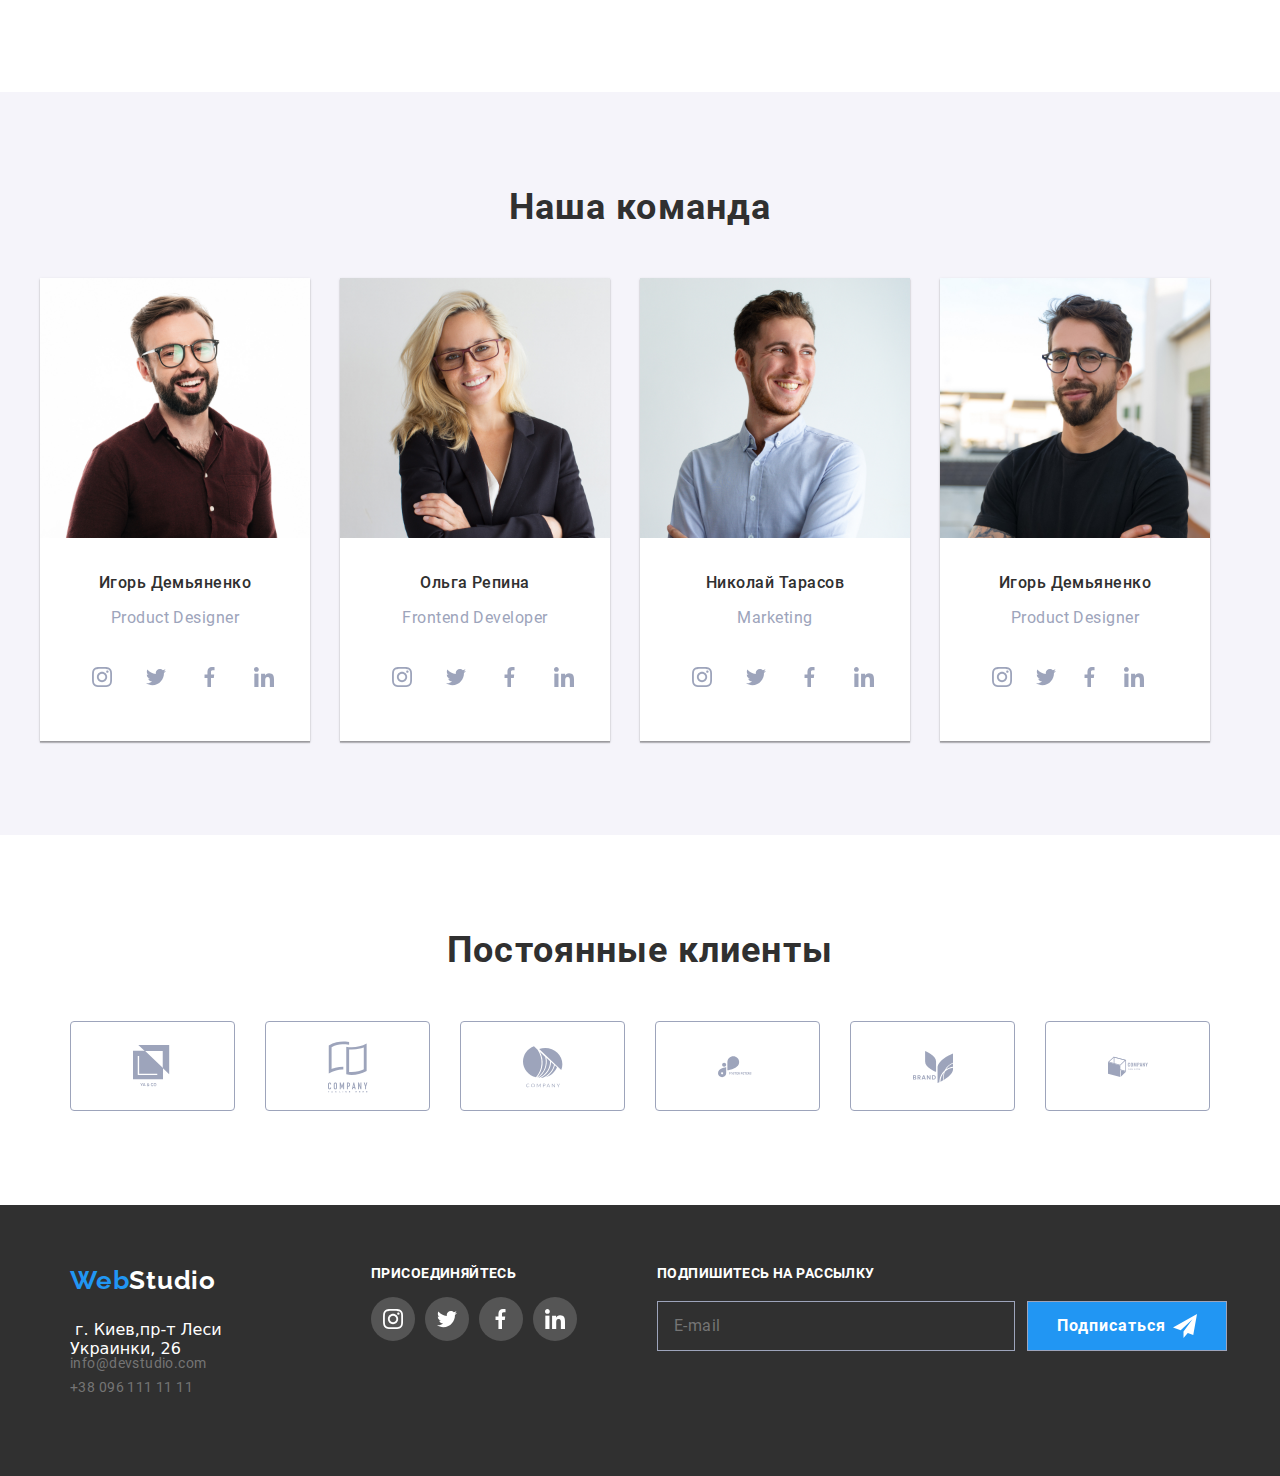
==== commit 6cb4f4ff: "save 3-й скрин" ====
--- a/index.html
+++ b/index.html
@@ -164,13 +164,17 @@
             <div class="container">
             <ul class="img-content">
                 <li class="img-item img-img ">
+                    <div class="overlay">
                     <img src="./images/img.jpg" alt="рабочий стол" width="370" height="294" />
+                    <p class="text-studio">Десктопные приложения</p></div>
                 </li>
                 <li class="img-item  img-img">
                     <img src="./images/img1.jpg" alt="ноутбук" width="370" height="294" />
+                    <p class="text-studio">Мобильные приложения</p>
                 </li>
                 <li class="img-item  img-img">
                     <img src="./images/img2.jpg" alt="планшет" width="370" height="294" />
+                    <p class="text-studio">Дизайнерские решения</p>
                 </li>
             </ul>
             </div>
--- a/css/main.min.css
+++ b/css/main.min.css
@@ -1,2 +1,2 @@
-:root{--main-text-cl: #555555;--accent-cl: #2196f3;--black: #303030;--gray: #9da4bb;--button: #ffffff;--background: #f5f4fa;--email: rgba(255, 255, 255, 0.6);--menu: #757575}@font-face{font-family:'Raleway';font-style:normal;font-weight:400;src:url("../fonts/raleway-v18-latin-regular.eot");src:local(""),url("../fonts/raleway-v18-latin-regular.eot?#iefix") format("embedded-opentype"),url("../fonts/raleway-v18-latin-regular.woff2") format("woff2"),url("../fonts/raleway-v18-latin-regular.woff") format("woff"),url("../fonts/raleway-v18-latin-regular.ttf") format("truetype"),url("../fonts/raleway-v18-latin-regular.svg#Raleway") format("svg")}@font-face{font-family:'Raleway';font-style:normal;font-weight:700;src:url("../fonts/raleway-v18-latin-700.eot");src:local(""),url("../fonts/raleway-v18-latin-700.eot?#iefix") format("embedded-opentype"),url("../fonts/raleway-v18-latin-700.woff2") format("woff2"),url("../fonts/raleway-v18-latin-700.woff") format("woff"),url("../fonts/raleway-v18-latin-700.ttf") format("truetype"),url("../fonts/raleway-v18-latin-700.svg#Raleway") format("svg")}@font-face{font-family:'Roboto';font-style:normal;font-weight:400;src:url("../fonts/roboto-v20-latin_cyrillic-regular.eot");src:local("Roboto"),local("Roboto-Regular"),url("../fonts/roboto-v20-latin_cyrillic-regular.eot?#iefix") format("embedded-opentype"),url("../fonts/roboto-v20-latin_cyrillic-regular.woff2") format("woff2"),url("../fonts/roboto-v20-latin_cyrillic-regular.woff") format("woff"),url("../fonts/roboto-v20-latin_cyrillic-regular.ttf") format("truetype"),url("../fonts/roboto-v20-latin_cyrillic-regular.svg#Roboto") format("svg")}@font-face{font-family:'Roboto';font-style:normal;font-weight:500;src:url("../fonts/roboto-v20-latin_cyrillic-500.eot");src:local("Roboto Medium"),local("Roboto-Medium"),url("../fonts/roboto-v20-latin_cyrillic-500.eot?#iefix") format("embedded-opentype"),url("../fonts/roboto-v20-latin_cyrillic-500.woff2") format("woff2"),url("../fonts/roboto-v20-latin_cyrillic-500.woff") format("woff"),url("../fonts/roboto-v20-latin_cyrillic-500.ttf") format("truetype"),url("../fonts/roboto-v20-latin_cyrillic-500.svg#Roboto") format("svg")}@font-face{font-family:'Roboto';font-style:normal;font-weight:700;src:url("../fonts/roboto-v20-latin_cyrillic-700.eot");src:local("Roboto Bold"),local("Roboto-Bold"),url("../fonts/roboto-v20-latin_cyrillic-700.eot?#iefix") format("embedded-opentype"),url("../fonts/roboto-v20-latin_cyrillic-700.woff2") format("woff2"),url("../fonts/roboto-v20-latin_cyrillic-700.woff") format("woff"),url("../fonts/roboto-v20-latin_cyrillic-700.ttf") format("truetype"),url("../fonts/roboto-v20-latin_cyrillic-700.svg#Roboto") format("svg")}h1,h2,h3{margin-top:0px}ul{list-style-type:none}a{text-decoration:none}.container{width:1170px;padding-left:15px;padding-right:15px;margin-left:auto;margin-right:auto}.menu{display:flex;padding:0px;margin:0px}.menu-logo{margin-left:93px}.menu-item:not(:last-child){margin-right:50px}.menu-item{margin-top:29px}.active-page{padding-bottom:0}.navigation{display:flex;align-items:center;margin-right:auto}.active-page::after{content:'';display:block;position:relative;margin-top:28px;width:100%;height:4px;background-color:var(--accent-cl);border-radius:2px}.active{font-family:Roboto;font-weight:500;font-size:14px;line-height:16px;letter-spacing:0.02em}.mail-tel-svg{fill:var(--gray);margin-right:10px;width:20px;height:16px}.mail{text-align:center}.menu-item:hover .mail-tel-svg,.menu-item:focus .mail-tel-svg{fill:var(--accent-cl)}.button-hero{text-align:center;font-family:Roboto;font-weight:700;font-size:16px;line-height:1, 87;letter-spacing:0.06em;color:var(--button);background-color:var(--accent-cl);border-radius:4px;height:50px;width:200px;margin-bottom:210px;margin-left:auto;margin-right:auto}.button-close{position:absolute;border:0px solid var(--button);top:8px;right:8px;width:-8px;background-color:var(--button)}.button-close-svg{display:flex;width:30px;height:30px;fill:var(--gray)}.button-submit{width:200px;height:50px;margin-top:10px;margin-bottom:42px;margin-left:auto;margin-right:auto;background-color:var(--accent-cl);font-family:Roboto;font-weight:bold;font-size:16px;line-height:30px;letter-spacing:0.06em;border-radius:4px;border:none;color:var(--button)}.button{font-family:Roboto;font-weight:500;border:1px solid var(--black);font-size:16px;line-height:1.62;text-align:center;letter-spacing:0.03em;color:var(--black)}.button:hover{color:var(--button);background:var(--accent-cl)}.button-item{display:flex;justify-content:center;margin-bottom:50px;margin-top:126px}.button-margin{margin-right:8px;border-color:#ffffff}.button-subscription{width:200px;height:50px;margin-top:96px;margin-left:12px;padding-left:29px;background-color:var(--accent-cl);font-family:Roboto;font-weight:bold;font-size:16px;line-height:30px;display:flex;align-items:center;text-align:center;letter-spacing:0.06em;color:var(--button);border:1px solid var(--gray)}.button-subscription-svg{display:flex;width:24px;height:24px;fill:var(--button);margin-top:-37px;margin-left:158px;margin-right:28px}.block-test{display:flex}.social-icons{margin-top:28px;margin-bottom:42px;display:flex}.social-icons-item:not(:last-child){margin-right:10px}.social-icons-svg{width:20px;height:20px;fill:var(--gray)}.social-icons-link{display:flex;justify-content:center;align-items:center;width:44px;height:44px;background-color:var(--button);border-radius:50%}.social-icons-link:hover .social-icons-svg,.social-icons-link:focus .social-icons-svg{fill:var(--button)}.social-icons-link:hover{background-color:var(--accent-cl)}.address-social-icons{display:flex;margin-left:70px;padding:0px}.address-social-icons-link{margin-right:10px}.address-social-icons-svg{width:20px;height:20px;fill:var(--button)}.address-social-icons-link{display:flex;justify-content:center;align-items:center;width:44px;height:44px;background-color:var(--main-text-cl);border-radius:50%}.address-social-icons-link:hover .address-social-icons-svg,.address-social-icons-link:focus .address-social-icons-svg{fill:var(--button)}.address-social-icons-link:hover{background-color:var(--accent-cl)}.backdrop.is-hidden{opacity:0;pointer-events:none}.modal{color:var(--black);position:absolute;top:50%;left:50%;padding:0px;transform:translate(-50%, -50%);min-width:528px;min-height:581px;background-color:var(--button);border:1px solid var(--button)}.heading-modal{width:488px;height:40px;margin-left:auto;margin-right:auto;margin-top:40px;margin-bottom:0px;font-family:Roboto;font-weight:bold;font-size:20px;line-height:23px;text-align:center;letter-spacing:0.03em;color:var(--black)}.forms{margin-left:40px;margin-right:40px}.modal-logo-svg{margin-top:-25px;margin-left:15px;display:flex;width:12px;height:12px;fill:var(--black)}.form-fild:hover .modal-logo-svg,.form-fild:focus .modal-logo-svg{fill:var(--accent-cl)}.form-item:hover{border-color:var(--accent-cl)}.form-item-text{padding-left:42px}.form-item-text-placeholder{padding-left:16px}.form-fild{text-align:left;margin-left:auto;margin-right:auto;margin-bottom:28px;display:flex;flex-direction:column;font-family:Roboto;font-size:12px;line-height:14px;letter-spacing:0.01em;color:#757575}.form-fild input{border:1px solid var(--gray);width:488px;height:40px}.form-fild label{margin-bottom:4px}.policy{font-family:Roboto;font-size:14px;line-height:24px;letter-spacing:0.03em;color:var(--main-text-cl);margin-bottom:30px}.form-fild textarea::placeholder{text-align:left 16px;margin-top:12px;margin-bottom:12px;margin-left:16px;margin-right:16px;font-family:Roboto;font-size:14px;line-height:16px;letter-spacing:0.01em;color:var(--gray)}.contract{color:var(--accent-cl);text-decoration:underline}textarea{border:1px solid var(--gray);width:488px;height:128px;resize:none}.header{background-color:var(--button)}.header-portfolio{background-color:var(--button);margin-bottom:132px;margin-top:24px}.header-container{display:flex;justify-content:flex-end}.mail-item{margin-right:50px}.logo{font-family:Raleway;font-weight:700;font-size:26px;line-height:1.19;letter-spacing:0.03em;color:var(--black)}.logo-web{font-family:Raleway;font-weight:700;font-size:26px;line-height:1.19;letter-spacing:0.03em;color:var(--accent-cl)}.link{color:inherit}.link:hover,.link:focus{color:var(--accent-cl)}.active{color:var(--accent-cl)}.address-social{font-family:Roboto;font-style:normal;font-weight:bold;font-size:14px;line-height:16px;letter-spacing:0.03em;text-transform:uppercase;color:var(--button);margin-top:60px;margin-left:70px}.subscription{font-family:Roboto;font-style:normal;font-weight:bold;font-size:14px;line-height:16px;letter-spacing:0.03em;text-transform:uppercase;color:var(--button);margin-top:60px;margin-left:70px;margin-bottom:0px}.subscription-item{padding:0;width:358px;height:50px;margin-top:20px;margin-left:70px;font-family:Roboto;font-size:16px;line-height:20px;display:flex;align-items:center;letter-spacing:0.03em;background-color:var(--black);color:var(--email);border:1px solid var(--gray)}.email-item{padding-left:16px}.footer-item{margin-top:90px}.footer{background-color:var(--black)}.footer-logo{background-color:var(--button)}.footer .logo{color:var(--button);margin-top:60px;display:inline-block}.address-map{margin-top:20px;display:inline-block}.address{width:231px;height:21px;padding:0px;margin-top:20px;color:var(--button)}.connection{padding:0px;margin-top:9px}.connection .tel{padding-bottom:60px;display:inline-block}.tel{font-family:Roboto;font-size:14px;line-height:1.71;letter-spacing:0.03em;color:var(--menu)}.tel:hover{color:var(--accent-cl)}.mail{font-family:Roboto;font-size:14px;line-height:1.71;letter-spacing:0.03em;color:var(--menu)}.mail:hover{color:var(--accent-cl)}.hero{margin-left:452px;margin-right:452px;width:696px;height:120px;margin-top:200px;margin-bottom:40px;display:inline-block;font-family:Roboto;font-weight:900;font-size:44px;line-height:1.36;text-align:center;letter-spacing:0.06em;text-transform:uppercase}.section-hero{margin-left:auto;margin-right:auto;width:1600px;background-image:linear-gradient(to right, rgba(47,48,58,0.5), rgba(47,48,58,0.5)),url(../images/hero.jpg);background-repeat:no-repeat;background-size:1600px 600px;color:var(--button);text-align:center}.backdrop{position:fixed;top:0;left:0;width:100%;height:100%;background-color:rgba(0,0,0,0.2)}.list{padding-top:94px;padding-bottom:94px;font-family:Roboto;font-weight:700;font-size:14px;line-height:16px;letter-spacing:0.03em;text-transform:uppercase;color:var(--black)}.list-content{display:flex;padding-left:0px}.list-item :not(:last-child){margin-right:30px;margin-bottom:10px;margin-right:30px}.text{margin-right:30px;font-family:Roboto;font-size:14px;line-height:1.71;letter-spacing:0.03em;color:var(--gray)}.text-item :not(:last-child){margin-right:30px}.vector-logo{display:flex;padding-left:0px}.vector-logo-item{background-color:var(--background);margin-right:30px;margin-bottom:30px;width:270px;height:120px}.vector-logo-svg{display:flex;margin-top:25px;margin-left:25px;width:70px;height:60px;fill:var(--gray);margin-left:auto;margin-right:auto}.job{background-color:var(--background)}.our{text-align:center}.section-work{display:block;justify-content:flex-end;align-items:center;font-family:Roboto;margin-bottom:50px;margin-left:auto;margin-right:auto;font-weight:700;font-size:36px;line-height:42px;text-align:center;letter-spacing:0.03em;color:var(--black)}.section-job{display:inline-block;justify-content:flex-end;align-items:center;font-family:Roboto;margin-top:94px;margin-bottom:50px;margin-left:auto;margin-right:auto;font-weight:700;font-size:36px;line-height:42px;text-align:center;letter-spacing:0.03em;color:var(--black)}.img-content{display:flex;margin-bottom:0px;padding-left:0px}.img-item{margin-right:30px;margin-bottom:94px}.img-img:not(:last-child){margin-right:30px}.team{display:flex;flex-wrap:wrap;margin-left:-30px;margin-top:-30px;width:1250px;padding-left:0px}.team-item{background-color:var(--button);margin-top:30px;margin-right:30px;flex-basis:calc(100% / 4 -30px);margin-bottom:94px;box-shadow:0px 1px 3px rgba(0,0,0,0.12),0px 1px 1px rgba(0,0,0,0.14),0px 2px 1px rgba(0,0,0,0.2)}.our-team{margin-top:30px;font-family:Roboto;font-weight:500;font-size:16px;line-height:1.1875;letter-spacing:0.03em;color:var(--black);text-align:center}.position{margin-top:10px;margin-bottom:0px;font-family:Roboto;font-size:16px;line-height:1.1875;letter-spacing:0.03em;color:var(--gray);text-align:center}.clients{margin-top:94px;font-family:Roboto;font-style:normal;font-weight:bold;font-size:36px;line-height:42px;text-align:center;letter-spacing:0.03em;color:var(--black);margin-bottom:50px}.test{display:flex;justify-content:center;align-items:center;margin-bottom:94px}.clients-item{width:170px;height:90px;text-align:center;background-color:var(--button);border:1px solid var(--gray);box-sizing:border-box;border-radius:4px;list-style:none}.clients-item:not(:last-child){margin-right:30px}.clients-icons-svg{fill:var(--gray);width:40px;height:52px;margin-top:19px;margin-bottom:19px}.clients-item:hover .clients-icons-svg,.clients-item:focus .clients-icons-svg{fill:var(--accent-cl)}.clients-item:hover{border-color:var(--accent-cl)}.section-title{font-family:Robotosans-serif;font-weight:700;font-size:18px;line-height:2;letter-spacing:0.06em;color:var(--black);margin-left:24px;margin-top:20px;margin-bottom:4px}.section-title-p{font-family:Roboto;font-size:16px;line-height:1.875;letter-spacing:0.03em;color:var(--gray);margin-left:24px;margin-bottom:20px;margin-top:0px;padding-bottom:20px}.tabl{width:1200px;display:flex;flex-wrap:wrap;margin-left:-30px;margin-top:-30px;padding:0px}.overlay{position:relative;width:100%;overflow:hidden}.overlay .text-overlay{position:absolute;padding:63px 24px;bottom:0;left:0;width:100%;height:100%;transform:translatey(106%);transition:transform 250ms cubic-bezier(0.4, 0, 0.2, 1);font-family:Roboto;font-weight:400;font-size:18px;line-height:28px;letter-spacing:0.03em;color:var(--button);text-align:left;background-color:rgba(33,150,243,0.9);text-decoration:none}.tabl-item:hover .text-overlay{transform:translatey(10%)}.tabl-item{display:block;width:100%;height:auto;margin-left:30px;margin-top:30px;flex-basis:calc(100% / 9 - 30px)}.tabl-item:hover{box-shadow:0px 1px 1px rgba(0,0,0,0.12),0px 4px 4px rgba(0,0,0,0.06),1px 4px 6px rgba(0,0,0,0.16)}
+:root{--main-text-cl: #555555;--accent-cl: #2196f3;--black: #303030;--gray: #9da4bb;--button: #ffffff;--background: #f5f4fa;--email: rgba(255, 255, 255, 0.6);--menu: #757575}@font-face{font-family:'Raleway';font-style:normal;font-weight:400;src:url("../fonts/raleway-v18-latin-regular.eot");src:local(""),url("../fonts/raleway-v18-latin-regular.eot?#iefix") format("embedded-opentype"),url("../fonts/raleway-v18-latin-regular.woff2") format("woff2"),url("../fonts/raleway-v18-latin-regular.woff") format("woff"),url("../fonts/raleway-v18-latin-regular.ttf") format("truetype"),url("../fonts/raleway-v18-latin-regular.svg#Raleway") format("svg")}@font-face{font-family:'Raleway';font-style:normal;font-weight:700;src:url("../fonts/raleway-v18-latin-700.eot");src:local(""),url("../fonts/raleway-v18-latin-700.eot?#iefix") format("embedded-opentype"),url("../fonts/raleway-v18-latin-700.woff2") format("woff2"),url("../fonts/raleway-v18-latin-700.woff") format("woff"),url("../fonts/raleway-v18-latin-700.ttf") format("truetype"),url("../fonts/raleway-v18-latin-700.svg#Raleway") format("svg")}@font-face{font-family:'Roboto';font-style:normal;font-weight:400;src:url("../fonts/roboto-v20-latin_cyrillic-regular.eot");src:local("Roboto"),local("Roboto-Regular"),url("../fonts/roboto-v20-latin_cyrillic-regular.eot?#iefix") format("embedded-opentype"),url("../fonts/roboto-v20-latin_cyrillic-regular.woff2") format("woff2"),url("../fonts/roboto-v20-latin_cyrillic-regular.woff") format("woff"),url("../fonts/roboto-v20-latin_cyrillic-regular.ttf") format("truetype"),url("../fonts/roboto-v20-latin_cyrillic-regular.svg#Roboto") format("svg")}@font-face{font-family:'Roboto';font-style:normal;font-weight:500;src:url("../fonts/roboto-v20-latin_cyrillic-500.eot");src:local("Roboto Medium"),local("Roboto-Medium"),url("../fonts/roboto-v20-latin_cyrillic-500.eot?#iefix") format("embedded-opentype"),url("../fonts/roboto-v20-latin_cyrillic-500.woff2") format("woff2"),url("../fonts/roboto-v20-latin_cyrillic-500.woff") format("woff"),url("../fonts/roboto-v20-latin_cyrillic-500.ttf") format("truetype"),url("../fonts/roboto-v20-latin_cyrillic-500.svg#Roboto") format("svg")}@font-face{font-family:'Roboto';font-style:normal;font-weight:700;src:url("../fonts/roboto-v20-latin_cyrillic-700.eot");src:local("Roboto Bold"),local("Roboto-Bold"),url("../fonts/roboto-v20-latin_cyrillic-700.eot?#iefix") format("embedded-opentype"),url("../fonts/roboto-v20-latin_cyrillic-700.woff2") format("woff2"),url("../fonts/roboto-v20-latin_cyrillic-700.woff") format("woff"),url("../fonts/roboto-v20-latin_cyrillic-700.ttf") format("truetype"),url("../fonts/roboto-v20-latin_cyrillic-700.svg#Roboto") format("svg")}h1,h2,h3{margin-top:0px}ul{list-style-type:none}a{text-decoration:none}.container{width:1170px;padding-left:15px;padding-right:15px;margin-left:auto;margin-right:auto}.menu{display:flex;padding:0px;margin:0px}.menu-logo{margin-left:93px}.menu-item:not(:last-child){margin-right:50px}.menu-item{margin-top:29px}.active-page{padding-bottom:0}.navigation{display:flex;align-items:center;margin-right:auto}.active-page::after{content:'';display:block;position:relative;margin-top:28px;width:100%;height:4px;background-color:var(--accent-cl);border-radius:2px}.active{font-family:Roboto;font-weight:500;font-size:14px;line-height:16px;letter-spacing:0.02em}.mail-tel-svg{fill:var(--gray);margin-right:10px;width:20px;height:16px}.mail{text-align:center}.menu-item:hover .mail-tel-svg,.menu-item:focus .mail-tel-svg{fill:var(--accent-cl)}.button-hero{text-align:center;font-family:Roboto;font-weight:700;font-size:16px;line-height:1, 87;letter-spacing:0.06em;color:var(--button);background-color:var(--accent-cl);border-radius:4px;height:50px;width:200px;margin-bottom:210px;margin-left:auto;margin-right:auto}.button-close{position:absolute;border:0px solid var(--button);top:8px;right:8px;width:-8px;background-color:var(--button)}.button-close-svg{display:flex;width:30px;height:30px;fill:var(--gray)}.button-submit{width:200px;height:50px;margin-top:10px;margin-bottom:42px;margin-left:auto;margin-right:auto;background-color:var(--accent-cl);font-family:Roboto;font-weight:bold;font-size:16px;line-height:30px;letter-spacing:0.06em;border-radius:4px;border:none;color:var(--button)}.button{font-family:Roboto;font-weight:500;border:1px solid var(--black);font-size:16px;line-height:1.62;text-align:center;letter-spacing:0.03em;color:var(--black)}.button:hover{color:var(--button);background:var(--accent-cl)}.button-item{display:flex;justify-content:center;margin-bottom:50px;margin-top:126px}.button-margin{margin-right:8px;border-color:#ffffff}.button-subscription{width:200px;height:50px;margin-top:96px;margin-left:12px;padding-left:29px;background-color:var(--accent-cl);font-family:Roboto;font-weight:bold;font-size:16px;line-height:30px;display:flex;align-items:center;text-align:center;letter-spacing:0.06em;color:var(--button);border:1px solid var(--gray)}.button-subscription-svg{display:flex;width:24px;height:24px;fill:var(--button);margin-top:-37px;margin-left:158px;margin-right:28px}.block-test{display:flex}.social-icons{margin-top:28px;margin-bottom:42px;display:flex}.social-icons-item:not(:last-child){margin-right:10px}.social-icons-svg{width:20px;height:20px;fill:var(--gray)}.social-icons-link{display:flex;justify-content:center;align-items:center;width:44px;height:44px;background-color:var(--button);border-radius:50%}.social-icons-link:hover .social-icons-svg,.social-icons-link:focus .social-icons-svg{fill:var(--button)}.social-icons-link:hover{background-color:var(--accent-cl)}.address-social-icons{display:flex;margin-left:70px;padding:0px}.address-social-icons-link{margin-right:10px}.address-social-icons-svg{width:20px;height:20px;fill:var(--button)}.address-social-icons-link{display:flex;justify-content:center;align-items:center;width:44px;height:44px;background-color:var(--main-text-cl);border-radius:50%}.address-social-icons-link:hover .address-social-icons-svg,.address-social-icons-link:focus .address-social-icons-svg{fill:var(--button)}.address-social-icons-link:hover{background-color:var(--accent-cl)}.backdrop.is-hidden{opacity:0;pointer-events:none}.modal{color:var(--black);position:absolute;top:50%;left:50%;padding:0px;transform:translate(-50%, -50%);min-width:528px;min-height:581px;background-color:var(--button);border:1px solid var(--button)}.heading-modal{width:488px;height:40px;margin-left:auto;margin-right:auto;margin-top:40px;margin-bottom:0px;font-family:Roboto;font-weight:bold;font-size:20px;line-height:23px;text-align:center;letter-spacing:0.03em;color:var(--black)}.forms{margin-left:40px;margin-right:40px}.modal-logo-svg{margin-top:-25px;margin-left:15px;display:flex;width:12px;height:12px;fill:var(--black)}.form-fild:hover .modal-logo-svg,.form-fild:focus .modal-logo-svg{fill:var(--accent-cl)}.form-item:hover{border-color:var(--accent-cl)}.form-item-text{padding-left:42px}.form-item-text-placeholder{padding-left:16px}.form-fild{text-align:left;margin-left:auto;margin-right:auto;margin-bottom:28px;display:flex;flex-direction:column;font-family:Roboto;font-size:12px;line-height:14px;letter-spacing:0.01em;color:#757575}.form-fild input{border:1px solid var(--gray);width:488px;height:40px}.form-fild label{margin-bottom:4px}.policy{font-family:Roboto;font-size:14px;line-height:24px;letter-spacing:0.03em;color:var(--main-text-cl);margin-bottom:30px}.form-fild textarea::placeholder{text-align:left 16px;margin-top:12px;margin-bottom:12px;margin-left:16px;margin-right:16px;font-family:Roboto;font-size:14px;line-height:16px;letter-spacing:0.01em;color:var(--gray)}.contract{color:var(--accent-cl);text-decoration:underline}textarea{border:1px solid var(--gray);width:488px;height:128px;resize:none}.header{background-color:var(--button)}.header-portfolio{background-color:var(--button);margin-bottom:132px;margin-top:24px}.header-container{display:flex;justify-content:flex-end}.mail-item{margin-right:50px}.logo{font-family:Raleway;font-weight:700;font-size:26px;line-height:1.19;letter-spacing:0.03em;color:var(--black)}.logo-web{font-family:Raleway;font-weight:700;font-size:26px;line-height:1.19;letter-spacing:0.03em;color:var(--accent-cl)}.link{color:inherit}.link:hover,.link:focus{color:var(--accent-cl)}.active{color:var(--accent-cl)}.address-social{font-family:Roboto;font-style:normal;font-weight:bold;font-size:14px;line-height:16px;letter-spacing:0.03em;text-transform:uppercase;color:var(--button);margin-top:60px;margin-left:70px}.subscription{font-family:Roboto;font-style:normal;font-weight:bold;font-size:14px;line-height:16px;letter-spacing:0.03em;text-transform:uppercase;color:var(--button);margin-top:60px;margin-left:70px;margin-bottom:0px}.subscription-item{padding:0;width:358px;height:50px;margin-top:20px;margin-left:70px;font-family:Roboto;font-size:16px;line-height:20px;display:flex;align-items:center;letter-spacing:0.03em;background-color:var(--black);color:var(--email);border:1px solid var(--gray)}.email-item{padding-left:16px}.footer-item{margin-top:90px}.footer{background-color:var(--black)}.footer-logo{background-color:var(--button)}.footer .logo{color:var(--button);margin-top:60px;display:inline-block}.address-map{margin-top:20px;display:inline-block}.address{width:231px;height:21px;padding:0px;margin-top:20px;color:var(--button)}.connection{padding:0px;margin-top:9px}.connection .tel{padding-bottom:60px;display:inline-block}.tel{font-family:Roboto;font-size:14px;line-height:1.71;letter-spacing:0.03em;color:var(--menu)}.tel:hover{color:var(--accent-cl)}.mail{font-family:Roboto;font-size:14px;line-height:1.71;letter-spacing:0.03em;color:var(--menu)}.mail:hover{color:var(--accent-cl)}.hero{margin-left:452px;margin-right:452px;width:696px;height:120px;margin-top:200px;margin-bottom:40px;display:inline-block;font-family:Roboto;font-weight:900;font-size:44px;line-height:1.36;text-align:center;letter-spacing:0.06em;text-transform:uppercase}.section-hero{margin-left:auto;margin-right:auto;width:1600px;background-image:linear-gradient(to right, rgba(47,48,58,0.5), rgba(47,48,58,0.5)),url(../images/hero.jpg);background-repeat:no-repeat;background-size:1600px 600px;color:var(--button);text-align:center}.backdrop{position:fixed;top:0;left:0;width:100%;height:100%;background-color:rgba(0,0,0,0.2)}.list{padding-top:94px;padding-bottom:94px;font-family:Roboto;font-weight:bold;font-size:14px;line-height:16px;letter-spacing:0.03em;text-transform:uppercase;color:var(--black)}.list-content{display:flex;padding-left:0px}.list-item :not(:last-child){margin-right:30px;margin-bottom:10px;margin-right:30px}.text{margin-right:30px;font-family:Roboto;font-style:normal;font-weight:normal;font-size:14px;line-height:24px;letter-spacing:0.03em;color:var(--menu)}.text-item :not(:last-child){margin-right:30px}.vector-logo{display:flex;padding-left:0px}.vector-logo-item{background-color:var(--background);margin-right:30px;margin-bottom:30px;width:270px;height:120px}.vector-logo-svg{display:flex;margin-top:25px;margin-left:25px;width:70px;height:60px;fill:var(--gray);margin-left:auto;margin-right:auto}.job{background-color:var(--background)}.our{text-align:center}.section-work{display:block;justify-content:flex-end;align-items:center;font-family:Roboto;margin-bottom:50px;margin-left:auto;margin-right:auto;font-weight:700;font-size:36px;line-height:42px;text-align:center;letter-spacing:0.03em;color:var(--black)}.section-job{display:inline-block;justify-content:flex-end;align-items:center;font-family:Roboto;margin-top:94px;margin-bottom:50px;margin-left:auto;margin-right:auto;font-weight:700;font-size:36px;line-height:42px;text-align:center;letter-spacing:0.03em;color:var(--black)}.img-content{display:flex;margin-bottom:0px;padding-left:0px}.img-item{margin-right:30px;margin-bottom:94px}.img-img:not(:last-child){margin-right:30px}.team{display:flex;flex-wrap:wrap;margin-left:-30px;margin-top:-30px;width:1250px;padding-left:0px}.team-item{background-color:var(--button);margin-top:30px;margin-right:30px;flex-basis:calc(100% / 4 -30px);margin-bottom:94px;box-shadow:0px 1px 3px rgba(0,0,0,0.12),0px 1px 1px rgba(0,0,0,0.14),0px 2px 1px rgba(0,0,0,0.2)}.our-team{margin-top:30px;font-family:Roboto;font-weight:500;font-size:16px;line-height:1.1875;letter-spacing:0.03em;color:var(--black);text-align:center}.position{margin-top:10px;margin-bottom:0px;font-family:Roboto;font-size:16px;line-height:1.1875;letter-spacing:0.03em;color:var(--gray);text-align:center}.clients{margin-top:94px;font-family:Roboto;font-style:normal;font-weight:bold;font-size:36px;line-height:42px;text-align:center;letter-spacing:0.03em;color:var(--black);margin-bottom:50px}.test{display:flex;justify-content:center;align-items:center;margin-bottom:94px}.clients-item{width:170px;height:90px;text-align:center;background-color:var(--button);border:1px solid var(--gray);box-sizing:border-box;border-radius:4px;list-style:none}.clients-item:not(:last-child){margin-right:30px}.clients-icons-svg{fill:var(--gray);width:40px;height:52px;margin-top:19px;margin-bottom:19px}.clients-item:hover .clients-icons-svg,.clients-item:focus .clients-icons-svg{fill:var(--accent-cl)}.clients-item:hover{border-color:var(--accent-cl)}.section-title{font-family:Robotosans-serif;font-weight:700;font-size:18px;line-height:2;letter-spacing:0.06em;color:var(--black);margin-left:24px;margin-top:20px;margin-bottom:4px}.section-title-p{font-family:Roboto;font-size:16px;line-height:1.875;letter-spacing:0.03em;color:var(--gray);margin-left:24px;margin-bottom:20px;margin-top:0px;padding-bottom:20px}.tabl{width:1200px;display:flex;flex-wrap:wrap;margin-left:-30px;margin-top:-30px;padding:0px}.overlay{position:relative;width:100%;overflow:hidden}.overlay .text-overlay{position:absolute;padding:63px 24px;bottom:0;left:0;width:100%;height:100%;transform:translatey(106%);transition:transform 250ms cubic-bezier(0.4, 0, 0.2, 1);font-family:Roboto;font-weight:400;font-size:18px;line-height:28px;letter-spacing:0.03em;color:var(--button);text-align:left;background-color:rgba(33,150,243,0.9);text-decoration:none}.overlay-studio{position:relative}.text-studio{position:absolute;transform:translatey(-124%);font-family:Roboto;font-weight:bold;font-size:14px;line-height:16px;text-align:center;letter-spacing:0.03em;text-transform:uppercase;color:var(--button);text-align:center;padding:27px 27px;margin-bottom:0px;width:370px;height:70px;background-color:rgba(47,48,58,0.8)}.tabl-item:hover .text-overlay{transform:translatey(10%)}.tabl-item{display:block;width:100%;height:auto;margin-left:30px;margin-top:30px;flex-basis:calc(100% / 9 - 30px)}.tabl-item:hover{box-shadow:0px 1px 1px rgba(0,0,0,0.12),0px 4px 4px rgba(0,0,0,0.06),1px 4px 6px rgba(0,0,0,0.16)}
 /*# sourceMappingURL=main.min.css.map */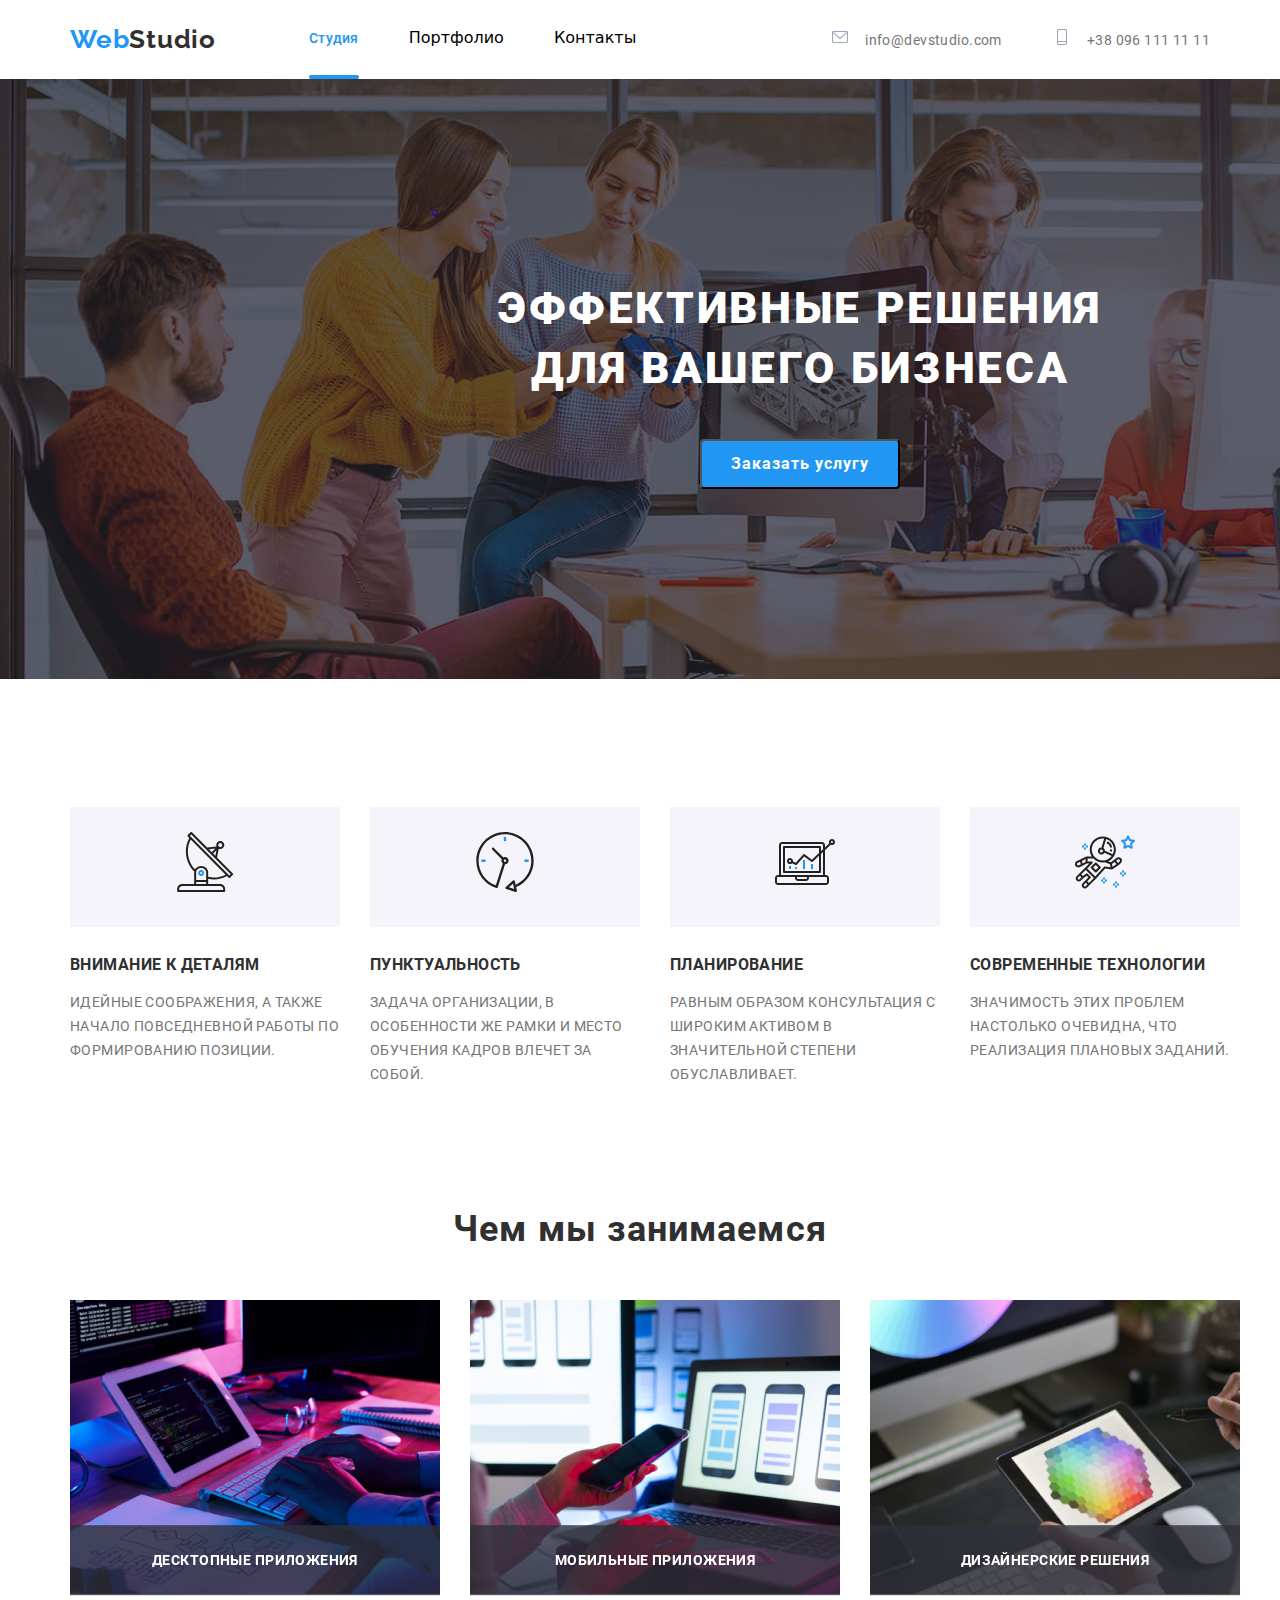
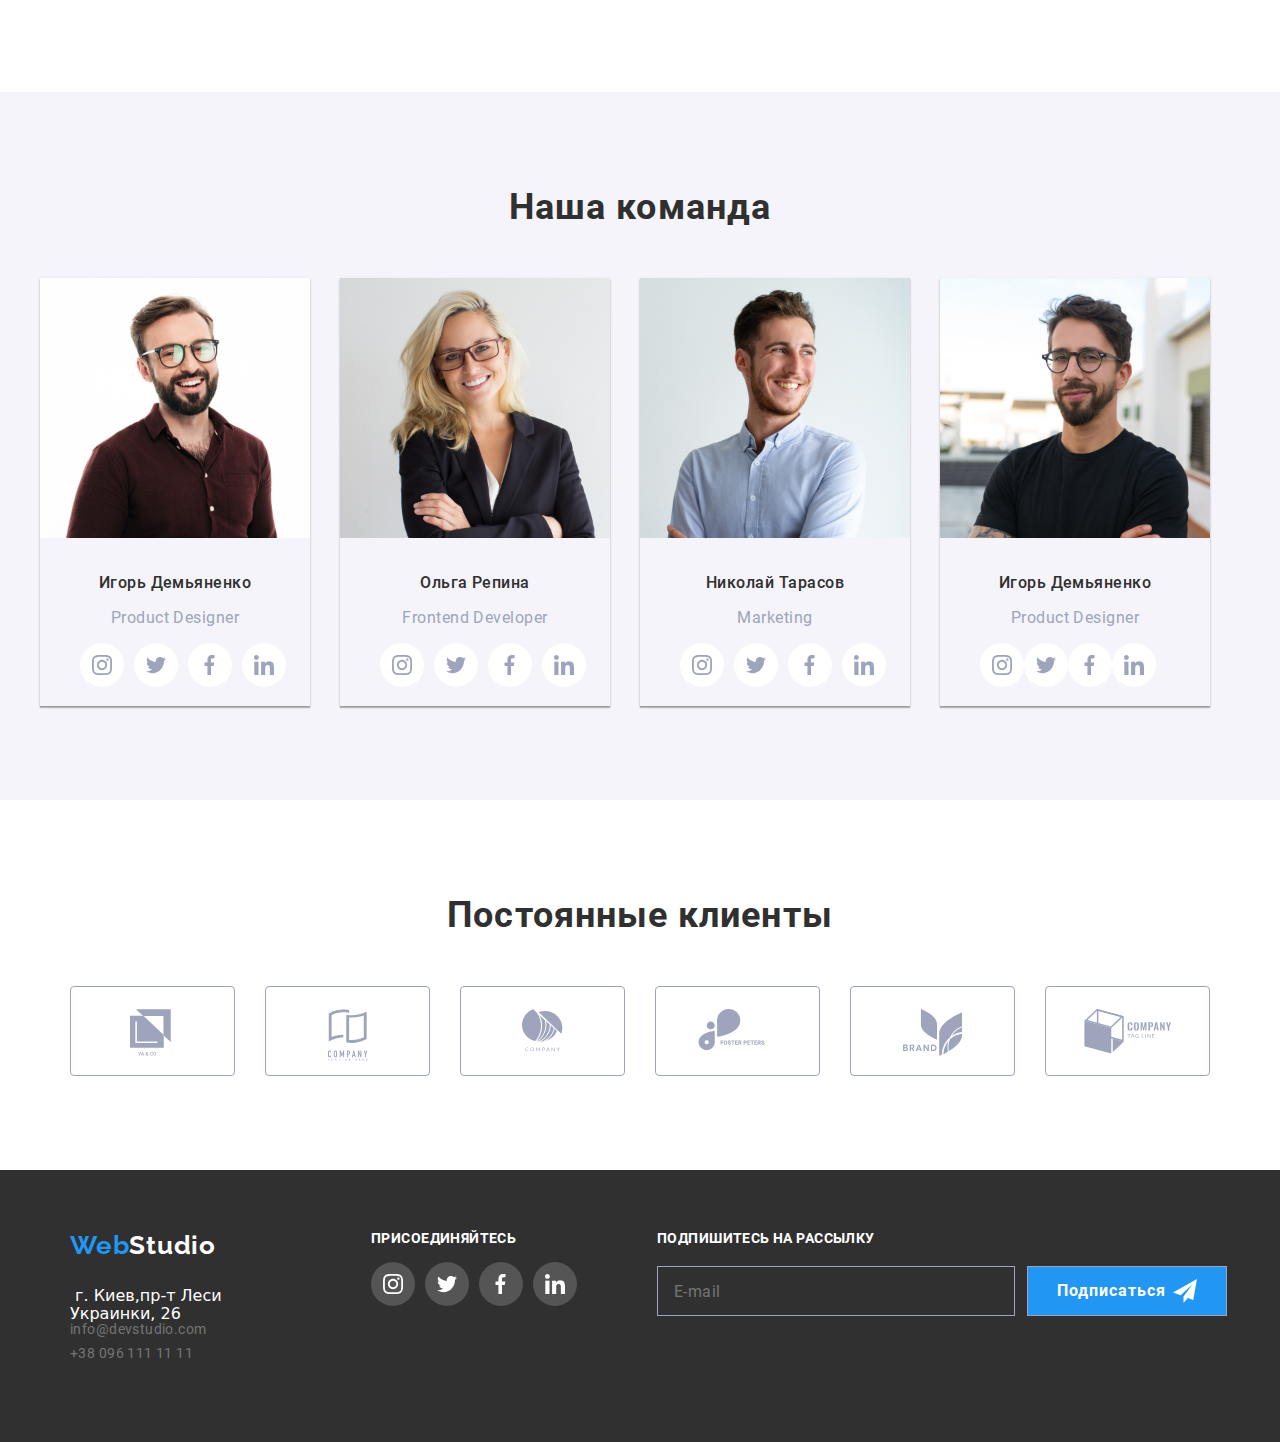
==== commit baa67e48: "save постоянные клиенты" ====
--- a/index.html
+++ b/index.html
@@ -323,37 +323,37 @@
             
             <li class="clients-item"><a class="clients-item-link" href="#" target="_blank"
                     rel="noopener noreferer" aria-label="#">
-                    <svg class="clients-icons-svg">
+                    <svg class="clients-icons-svg logo1">
                         <use href="./images/clients/sprite.svg#logo1"></use>
                     </svg>
                 </a></li>
             <li class="clients-item"><a class="clients-item-link" href="#" target="_blank"
                     rel="noopener noreferer" aria-label="#">
-                    <svg class="clients-icons-svg">
+                    <svg class="clients-icons-svg logo2">
                         <use href="./images/clients/sprite.svg#logo2"></use>
                     </svg>
                 </a></li>
             <li class="clients-item"><a class="clients-item-link" href="#" target="_blank"
                     rel="noopener noreferer" aria-label="#">
-                    <svg class="clients-icons-svg">
+                    <svg class="clients-icons-svg logo3">
                         <use href="./images/clients/sprite.svg#logo3"></use>
                     </svg>
                 </a></li>
             <li class="clients-item"><a class="clients-item-link" href="#" target="_blank"
                     rel="noopener noreferer" aria-label="#">
-                    <svg class="clients-icons-svg">
+                    <svg class="clients-icons-svg logo4">
                         <use href="./images/clients/sprite.svg#logo4"></use>
                     </svg>
                 </a></li>
             <li class="clients-item"><a class="clients-item-link" href="#" target="_blank"
                     rel="noopener noreferer" aria-label="#">
-                    <svg class="clients-icons-svg">
+                    <svg class="clients-icons-svg logo5">
                         <use href="./images/clients/sprite.svg#logo5"></use>
                     </svg>
                 </a></li>
             <li class="clients-item"><a class="clients-item-link" href="#" target="_blank"
                     rel="noopener noreferer" aria-label="#">
-                    <svg class="clients-icons-svg">
+                    <svg class="clients-icons-svg logo6">
                         <use href="./images/clients/sprite.svg#logo6"></use>
                     </svg>
                 </a></li>
--- a/css/main.min.css
+++ b/css/main.min.css
@@ -1,2 +1,2 @@
-:root{--main-text-cl: #555555;--accent-cl: #2196f3;--black: #303030;--gray: #9da4bb;--button: #ffffff;--background: #f5f4fa;--email: rgba(255, 255, 255, 0.6);--menu: #757575}@font-face{font-family:'Raleway';font-style:normal;font-weight:400;src:url("../fonts/raleway-v18-latin-regular.eot");src:local(""),url("../fonts/raleway-v18-latin-regular.eot?#iefix") format("embedded-opentype"),url("../fonts/raleway-v18-latin-regular.woff2") format("woff2"),url("../fonts/raleway-v18-latin-regular.woff") format("woff"),url("../fonts/raleway-v18-latin-regular.ttf") format("truetype"),url("../fonts/raleway-v18-latin-regular.svg#Raleway") format("svg")}@font-face{font-family:'Raleway';font-style:normal;font-weight:700;src:url("../fonts/raleway-v18-latin-700.eot");src:local(""),url("../fonts/raleway-v18-latin-700.eot?#iefix") format("embedded-opentype"),url("../fonts/raleway-v18-latin-700.woff2") format("woff2"),url("../fonts/raleway-v18-latin-700.woff") format("woff"),url("../fonts/raleway-v18-latin-700.ttf") format("truetype"),url("../fonts/raleway-v18-latin-700.svg#Raleway") format("svg")}@font-face{font-family:'Roboto';font-style:normal;font-weight:400;src:url("../fonts/roboto-v20-latin_cyrillic-regular.eot");src:local("Roboto"),local("Roboto-Regular"),url("../fonts/roboto-v20-latin_cyrillic-regular.eot?#iefix") format("embedded-opentype"),url("../fonts/roboto-v20-latin_cyrillic-regular.woff2") format("woff2"),url("../fonts/roboto-v20-latin_cyrillic-regular.woff") format("woff"),url("../fonts/roboto-v20-latin_cyrillic-regular.ttf") format("truetype"),url("../fonts/roboto-v20-latin_cyrillic-regular.svg#Roboto") format("svg")}@font-face{font-family:'Roboto';font-style:normal;font-weight:500;src:url("../fonts/roboto-v20-latin_cyrillic-500.eot");src:local("Roboto Medium"),local("Roboto-Medium"),url("../fonts/roboto-v20-latin_cyrillic-500.eot?#iefix") format("embedded-opentype"),url("../fonts/roboto-v20-latin_cyrillic-500.woff2") format("woff2"),url("../fonts/roboto-v20-latin_cyrillic-500.woff") format("woff"),url("../fonts/roboto-v20-latin_cyrillic-500.ttf") format("truetype"),url("../fonts/roboto-v20-latin_cyrillic-500.svg#Roboto") format("svg")}@font-face{font-family:'Roboto';font-style:normal;font-weight:700;src:url("../fonts/roboto-v20-latin_cyrillic-700.eot");src:local("Roboto Bold"),local("Roboto-Bold"),url("../fonts/roboto-v20-latin_cyrillic-700.eot?#iefix") format("embedded-opentype"),url("../fonts/roboto-v20-latin_cyrillic-700.woff2") format("woff2"),url("../fonts/roboto-v20-latin_cyrillic-700.woff") format("woff"),url("../fonts/roboto-v20-latin_cyrillic-700.ttf") format("truetype"),url("../fonts/roboto-v20-latin_cyrillic-700.svg#Roboto") format("svg")}h1,h2,h3{margin-top:0px}ul{list-style-type:none}a{text-decoration:none}.container{width:1170px;padding-left:15px;padding-right:15px;margin-left:auto;margin-right:auto}.menu{display:flex;padding:0px;margin:0px}.menu-logo{margin-left:93px}.menu-item:not(:last-child){margin-right:50px}.menu-item{margin-top:29px}.active-page{padding-bottom:0}.navigation{display:flex;align-items:center;margin-right:auto}.active-page::after{content:'';display:block;position:relative;margin-top:28px;width:100%;height:4px;background-color:var(--accent-cl);border-radius:2px}.active{font-family:Roboto;font-weight:500;font-size:14px;line-height:16px;letter-spacing:0.02em}.mail-tel-svg{fill:var(--gray);margin-right:10px;width:20px;height:16px}.mail{text-align:center}.menu-item:hover .mail-tel-svg,.menu-item:focus .mail-tel-svg{fill:var(--accent-cl)}.button-hero{text-align:center;font-family:Roboto;font-weight:700;font-size:16px;line-height:1, 87;letter-spacing:0.06em;color:var(--button);background-color:var(--accent-cl);border-radius:4px;height:50px;width:200px;margin-bottom:210px;margin-left:auto;margin-right:auto}.button-close{position:absolute;border:0px solid var(--button);top:8px;right:8px;width:-8px;background-color:var(--button)}.button-close-svg{display:flex;width:30px;height:30px;fill:var(--gray)}.button-submit{width:200px;height:50px;margin-top:10px;margin-bottom:42px;margin-left:auto;margin-right:auto;background-color:var(--accent-cl);font-family:Roboto;font-weight:bold;font-size:16px;line-height:30px;letter-spacing:0.06em;border-radius:4px;border:none;color:var(--button)}.button{font-family:Roboto;font-weight:500;border:1px solid var(--black);font-size:16px;line-height:1.62;text-align:center;letter-spacing:0.03em;color:var(--black)}.button:hover{color:var(--button);background:var(--accent-cl)}.button-item{display:flex;justify-content:center;margin-bottom:50px;margin-top:126px}.button-margin{margin-right:8px;border-color:#ffffff}.button-subscription{width:200px;height:50px;margin-top:96px;margin-left:12px;padding-left:29px;background-color:var(--accent-cl);font-family:Roboto;font-weight:bold;font-size:16px;line-height:30px;display:flex;align-items:center;text-align:center;letter-spacing:0.06em;color:var(--button);border:1px solid var(--gray)}.button-subscription-svg{display:flex;width:24px;height:24px;fill:var(--button);margin-top:-37px;margin-left:158px;margin-right:28px}.block-test{display:flex}.social-icons{margin-top:28px;margin-bottom:42px;display:flex}.social-icons-item:not(:last-child){margin-right:10px}.social-icons-svg{width:20px;height:20px;fill:var(--gray)}.social-icons-link{display:flex;justify-content:center;align-items:center;width:44px;height:44px;background-color:var(--button);border-radius:50%}.social-icons-link:hover .social-icons-svg,.social-icons-link:focus .social-icons-svg{fill:var(--button)}.social-icons-link:hover{background-color:var(--accent-cl)}.address-social-icons{display:flex;margin-left:70px;padding:0px}.address-social-icons-link{margin-right:10px}.address-social-icons-svg{width:20px;height:20px;fill:var(--button)}.address-social-icons-link{display:flex;justify-content:center;align-items:center;width:44px;height:44px;background-color:var(--main-text-cl);border-radius:50%}.address-social-icons-link:hover .address-social-icons-svg,.address-social-icons-link:focus .address-social-icons-svg{fill:var(--button)}.address-social-icons-link:hover{background-color:var(--accent-cl)}.backdrop.is-hidden{opacity:0;pointer-events:none}.modal{color:var(--black);position:absolute;top:50%;left:50%;padding:0px;transform:translate(-50%, -50%);min-width:528px;min-height:581px;background-color:var(--button);border:1px solid var(--button)}.heading-modal{width:488px;height:40px;margin-left:auto;margin-right:auto;margin-top:40px;margin-bottom:0px;font-family:Roboto;font-weight:bold;font-size:20px;line-height:23px;text-align:center;letter-spacing:0.03em;color:var(--black)}.forms{margin-left:40px;margin-right:40px}.modal-logo-svg{margin-top:-25px;margin-left:15px;display:flex;width:12px;height:12px;fill:var(--black)}.form-fild:hover .modal-logo-svg,.form-fild:focus .modal-logo-svg{fill:var(--accent-cl)}.form-item:hover{border-color:var(--accent-cl)}.form-item-text{padding-left:42px}.form-item-text-placeholder{padding-left:16px}.form-fild{text-align:left;margin-left:auto;margin-right:auto;margin-bottom:28px;display:flex;flex-direction:column;font-family:Roboto;font-size:12px;line-height:14px;letter-spacing:0.01em;color:#757575}.form-fild input{border:1px solid var(--gray);width:488px;height:40px}.form-fild label{margin-bottom:4px}.policy{font-family:Roboto;font-size:14px;line-height:24px;letter-spacing:0.03em;color:var(--main-text-cl);margin-bottom:30px}.form-fild textarea::placeholder{text-align:left 16px;margin-top:12px;margin-bottom:12px;margin-left:16px;margin-right:16px;font-family:Roboto;font-size:14px;line-height:16px;letter-spacing:0.01em;color:var(--gray)}.contract{color:var(--accent-cl);text-decoration:underline}textarea{border:1px solid var(--gray);width:488px;height:128px;resize:none}.header{background-color:var(--button)}.header-portfolio{background-color:var(--button);margin-bottom:132px;margin-top:24px}.header-container{display:flex;justify-content:flex-end}.mail-item{margin-right:50px}.logo{font-family:Raleway;font-weight:700;font-size:26px;line-height:1.19;letter-spacing:0.03em;color:var(--black)}.logo-web{font-family:Raleway;font-weight:700;font-size:26px;line-height:1.19;letter-spacing:0.03em;color:var(--accent-cl)}.link{color:inherit}.link:hover,.link:focus{color:var(--accent-cl)}.active{color:var(--accent-cl)}.address-social{font-family:Roboto;font-style:normal;font-weight:bold;font-size:14px;line-height:16px;letter-spacing:0.03em;text-transform:uppercase;color:var(--button);margin-top:60px;margin-left:70px}.subscription{font-family:Roboto;font-style:normal;font-weight:bold;font-size:14px;line-height:16px;letter-spacing:0.03em;text-transform:uppercase;color:var(--button);margin-top:60px;margin-left:70px;margin-bottom:0px}.subscription-item{padding:0;width:358px;height:50px;margin-top:20px;margin-left:70px;font-family:Roboto;font-size:16px;line-height:20px;display:flex;align-items:center;letter-spacing:0.03em;background-color:var(--black);color:var(--email);border:1px solid var(--gray)}.email-item{padding-left:16px}.footer-item{margin-top:90px}.footer{background-color:var(--black)}.footer-logo{background-color:var(--button)}.footer .logo{color:var(--button);margin-top:60px;display:inline-block}.address-map{margin-top:20px;display:inline-block}.address{width:231px;height:21px;padding:0px;margin-top:20px;color:var(--button)}.connection{padding:0px;margin-top:9px}.connection .tel{padding-bottom:60px;display:inline-block}.tel{font-family:Roboto;font-size:14px;line-height:1.71;letter-spacing:0.03em;color:var(--menu)}.tel:hover{color:var(--accent-cl)}.mail{font-family:Roboto;font-size:14px;line-height:1.71;letter-spacing:0.03em;color:var(--menu)}.mail:hover{color:var(--accent-cl)}.hero{margin-left:452px;margin-right:452px;width:696px;height:120px;margin-top:200px;margin-bottom:40px;display:inline-block;font-family:Roboto;font-weight:900;font-size:44px;line-height:1.36;text-align:center;letter-spacing:0.06em;text-transform:uppercase}.section-hero{margin-left:auto;margin-right:auto;width:1600px;background-image:linear-gradient(to right, rgba(47,48,58,0.5), rgba(47,48,58,0.5)),url(../images/hero.jpg);background-repeat:no-repeat;background-size:1600px 600px;color:var(--button);text-align:center}.backdrop{position:fixed;top:0;left:0;width:100%;height:100%;background-color:rgba(0,0,0,0.2)}.list{padding-top:94px;padding-bottom:94px;font-family:Roboto;font-weight:bold;font-size:14px;line-height:16px;letter-spacing:0.03em;text-transform:uppercase;color:var(--black)}.list-content{display:flex;padding-left:0px}.list-item :not(:last-child){margin-right:30px;margin-bottom:10px;margin-right:30px}.text{margin-right:30px;font-family:Roboto;font-style:normal;font-weight:normal;font-size:14px;line-height:24px;letter-spacing:0.03em;color:var(--menu)}.text-item :not(:last-child){margin-right:30px}.vector-logo{display:flex;padding-left:0px}.vector-logo-item{background-color:var(--background);margin-right:30px;margin-bottom:30px;width:270px;height:120px}.vector-logo-svg{display:flex;margin-top:25px;margin-left:25px;width:70px;height:60px;fill:var(--gray);margin-left:auto;margin-right:auto}.job{background-color:var(--background)}.our{text-align:center}.section-work{display:block;justify-content:flex-end;align-items:center;font-family:Roboto;margin-bottom:50px;margin-left:auto;margin-right:auto;font-weight:700;font-size:36px;line-height:42px;text-align:center;letter-spacing:0.03em;color:var(--black)}.section-job{display:inline-block;justify-content:flex-end;align-items:center;font-family:Roboto;margin-top:94px;margin-bottom:50px;margin-left:auto;margin-right:auto;font-weight:700;font-size:36px;line-height:42px;text-align:center;letter-spacing:0.03em;color:var(--black)}.img-content{display:flex;margin-bottom:0px;padding-left:0px}.img-item{margin-right:30px;margin-bottom:94px}.img-img:not(:last-child){margin-right:30px}.team{display:flex;flex-wrap:wrap;margin-left:-30px;margin-top:-30px;width:1250px;padding-left:0px}.team-item{background-color:var(--button);margin-top:30px;margin-right:30px;flex-basis:calc(100% / 4 -30px);margin-bottom:94px;box-shadow:0px 1px 3px rgba(0,0,0,0.12),0px 1px 1px rgba(0,0,0,0.14),0px 2px 1px rgba(0,0,0,0.2)}.our-team{margin-top:30px;font-family:Roboto;font-weight:500;font-size:16px;line-height:1.1875;letter-spacing:0.03em;color:var(--black);text-align:center}.position{margin-top:10px;margin-bottom:0px;font-family:Roboto;font-size:16px;line-height:1.1875;letter-spacing:0.03em;color:var(--gray);text-align:center}.clients{margin-top:94px;font-family:Roboto;font-style:normal;font-weight:bold;font-size:36px;line-height:42px;text-align:center;letter-spacing:0.03em;color:var(--black);margin-bottom:50px}.test{display:flex;justify-content:center;align-items:center;margin-bottom:94px}.clients-item{width:170px;height:90px;text-align:center;background-color:var(--button);border:1px solid var(--gray);box-sizing:border-box;border-radius:4px;list-style:none}.clients-item:not(:last-child){margin-right:30px}.clients-icons-svg{fill:var(--gray);width:40px;height:52px;margin-top:19px;margin-bottom:19px}.clients-item:hover .clients-icons-svg,.clients-item:focus .clients-icons-svg{fill:var(--accent-cl)}.clients-item:hover{border-color:var(--accent-cl)}.section-title{font-family:Robotosans-serif;font-weight:700;font-size:18px;line-height:2;letter-spacing:0.06em;color:var(--black);margin-left:24px;margin-top:20px;margin-bottom:4px}.section-title-p{font-family:Roboto;font-size:16px;line-height:1.875;letter-spacing:0.03em;color:var(--gray);margin-left:24px;margin-bottom:20px;margin-top:0px;padding-bottom:20px}.tabl{width:1200px;display:flex;flex-wrap:wrap;margin-left:-30px;margin-top:-30px;padding:0px}.overlay{position:relative;width:100%;overflow:hidden}.overlay .text-overlay{position:absolute;padding:63px 24px;bottom:0;left:0;width:100%;height:100%;transform:translatey(106%);transition:transform 250ms cubic-bezier(0.4, 0, 0.2, 1);font-family:Roboto;font-weight:400;font-size:18px;line-height:28px;letter-spacing:0.03em;color:var(--button);text-align:left;background-color:rgba(33,150,243,0.9);text-decoration:none}.overlay-studio{position:relative}.text-studio{position:absolute;transform:translatey(-124%);font-family:Roboto;font-weight:bold;font-size:14px;line-height:16px;text-align:center;letter-spacing:0.03em;text-transform:uppercase;color:var(--button);text-align:center;padding:27px 27px;margin-bottom:0px;width:370px;height:70px;background-color:rgba(47,48,58,0.8)}.tabl-item:hover .text-overlay{transform:translatey(10%)}.tabl-item{display:block;width:100%;height:auto;margin-left:30px;margin-top:30px;flex-basis:calc(100% / 9 - 30px)}.tabl-item:hover{box-shadow:0px 1px 1px rgba(0,0,0,0.12),0px 4px 4px rgba(0,0,0,0.06),1px 4px 6px rgba(0,0,0,0.16)}
+:root{--main-text-cl: #555555;--accent-cl: #2196f3;--black: #303030;--gray: #9da4bb;--button: #ffffff;--background: #f5f4fa;--email: rgba(255, 255, 255, 0.6);--menu: #757575}@font-face{font-family:'Raleway';font-style:normal;font-weight:400;src:url("../fonts/raleway-v18-latin-regular.eot");src:local(""),url("../fonts/raleway-v18-latin-regular.eot?#iefix") format("embedded-opentype"),url("../fonts/raleway-v18-latin-regular.woff2") format("woff2"),url("../fonts/raleway-v18-latin-regular.woff") format("woff"),url("../fonts/raleway-v18-latin-regular.ttf") format("truetype"),url("../fonts/raleway-v18-latin-regular.svg#Raleway") format("svg")}@font-face{font-family:'Raleway';font-style:normal;font-weight:700;src:url("../fonts/raleway-v18-latin-700.eot");src:local(""),url("../fonts/raleway-v18-latin-700.eot?#iefix") format("embedded-opentype"),url("../fonts/raleway-v18-latin-700.woff2") format("woff2"),url("../fonts/raleway-v18-latin-700.woff") format("woff"),url("../fonts/raleway-v18-latin-700.ttf") format("truetype"),url("../fonts/raleway-v18-latin-700.svg#Raleway") format("svg")}@font-face{font-family:'Roboto';font-style:normal;font-weight:400;src:url("../fonts/roboto-v20-latin_cyrillic-regular.eot");src:local("Roboto"),local("Roboto-Regular"),url("../fonts/roboto-v20-latin_cyrillic-regular.eot?#iefix") format("embedded-opentype"),url("../fonts/roboto-v20-latin_cyrillic-regular.woff2") format("woff2"),url("../fonts/roboto-v20-latin_cyrillic-regular.woff") format("woff"),url("../fonts/roboto-v20-latin_cyrillic-regular.ttf") format("truetype"),url("../fonts/roboto-v20-latin_cyrillic-regular.svg#Roboto") format("svg")}@font-face{font-family:'Roboto';font-style:normal;font-weight:500;src:url("../fonts/roboto-v20-latin_cyrillic-500.eot");src:local("Roboto Medium"),local("Roboto-Medium"),url("../fonts/roboto-v20-latin_cyrillic-500.eot?#iefix") format("embedded-opentype"),url("../fonts/roboto-v20-latin_cyrillic-500.woff2") format("woff2"),url("../fonts/roboto-v20-latin_cyrillic-500.woff") format("woff"),url("../fonts/roboto-v20-latin_cyrillic-500.ttf") format("truetype"),url("../fonts/roboto-v20-latin_cyrillic-500.svg#Roboto") format("svg")}@font-face{font-family:'Roboto';font-style:normal;font-weight:700;src:url("../fonts/roboto-v20-latin_cyrillic-700.eot");src:local("Roboto Bold"),local("Roboto-Bold"),url("../fonts/roboto-v20-latin_cyrillic-700.eot?#iefix") format("embedded-opentype"),url("../fonts/roboto-v20-latin_cyrillic-700.woff2") format("woff2"),url("../fonts/roboto-v20-latin_cyrillic-700.woff") format("woff"),url("../fonts/roboto-v20-latin_cyrillic-700.ttf") format("truetype"),url("../fonts/roboto-v20-latin_cyrillic-700.svg#Roboto") format("svg")}h1,h2,h3{margin-top:0px}ul{list-style-type:none}a{text-decoration:none}.container{width:1170px;padding-left:15px;padding-right:15px;margin-left:auto;margin-right:auto}.menu{display:flex;padding:0px;margin:0px}.menu-logo{margin-left:93px}.menu-item:not(:last-child){margin-right:50px}.menu-item{margin-top:29px}.active-page{padding-bottom:0}.navigation{display:flex;align-items:center;margin-right:auto}.active-page::after{content:'';display:block;position:relative;margin-top:28px;width:100%;height:4px;background-color:var(--accent-cl);border-radius:2px}.active{font-family:Roboto;font-weight:500;font-size:14px;line-height:16px;letter-spacing:0.02em}.mail-tel-svg{fill:var(--gray);margin-right:10px;width:20px;height:16px}.mail{text-align:center}.menu-item:hover .mail-tel-svg,.menu-item:focus .mail-tel-svg{fill:var(--accent-cl)}.button-hero{text-align:center;font-family:Roboto;font-weight:700;font-size:16px;line-height:1, 87;letter-spacing:0.06em;color:var(--button);background-color:var(--accent-cl);border-radius:4px;height:50px;width:200px;margin-bottom:210px;margin-left:auto;margin-right:auto}.button-close{position:absolute;border:0px solid var(--button);top:8px;right:8px;width:-8px;background-color:var(--button)}.button-close-svg{display:flex;width:30px;height:30px;fill:var(--gray)}.button-submit{width:200px;height:50px;margin-top:10px;margin-bottom:42px;margin-left:auto;margin-right:auto;background-color:var(--accent-cl);font-family:Roboto;font-weight:bold;font-size:16px;line-height:30px;letter-spacing:0.06em;border-radius:4px;border:none;color:var(--button)}.button{font-family:Roboto;font-weight:500;border:1px solid var(--black);font-size:16px;line-height:1.62;text-align:center;letter-spacing:0.03em;color:var(--black)}.button:hover{color:var(--button);background:var(--accent-cl)}.button-item{display:flex;justify-content:center;margin-bottom:50px;margin-top:126px}.button-margin{margin-right:8px;border-color:#ffffff}.button-subscription{width:200px;height:50px;margin-top:96px;margin-left:12px;padding-left:29px;background-color:var(--accent-cl);font-family:Roboto;font-weight:bold;font-size:16px;line-height:30px;display:flex;align-items:center;text-align:center;letter-spacing:0.06em;color:var(--button);border:1px solid var(--gray)}.button-subscription-svg{display:flex;width:24px;height:24px;fill:var(--button);margin-top:-37px;margin-left:158px;margin-right:28px}.block-test{display:flex}.social-icons{margin-top:16px;margin-bottom:30px;display:flex}.social-icons-item:not(:last-child){margin-right:10px}.social-icons-svg{width:20px;height:20px;fill:var(--gray)}.social-icons-link{display:flex;justify-content:center;align-items:center;width:44px;height:44px;background-color:var(--button);border-radius:50%}.social-icons-link:hover .social-icons-svg,.social-icons-link:focus .social-icons-svg{fill:var(--button)}.social-icons-link:hover{background-color:var(--accent-cl)}.address-social-icons{display:flex;margin-left:70px;padding:0px}.address-social-icons-link{margin-right:10px}.address-social-icons-svg{width:20px;height:20px;fill:var(--button)}.address-social-icons-link{display:flex;justify-content:center;align-items:center;width:44px;height:44px;background-color:var(--main-text-cl);border-radius:50%}.address-social-icons-link:hover .address-social-icons-svg,.address-social-icons-link:focus .address-social-icons-svg{fill:var(--button)}.address-social-icons-link:hover{background-color:var(--accent-cl)}.backdrop.is-hidden{opacity:0;pointer-events:none}.modal{color:var(--black);position:absolute;top:50%;left:50%;padding:0px;transform:translate(-50%, -50%);min-width:528px;min-height:581px;background-color:var(--button);border:1px solid var(--button)}.heading-modal{width:488px;height:40px;margin-left:auto;margin-right:auto;margin-top:40px;margin-bottom:0px;font-family:Roboto;font-weight:bold;font-size:20px;line-height:23px;text-align:center;letter-spacing:0.03em;color:var(--black)}.forms{margin-left:40px;margin-right:40px}.modal-logo-svg{margin-top:-25px;margin-left:15px;display:flex;width:12px;height:12px;fill:var(--black)}.form-fild:hover .modal-logo-svg,.form-fild:focus .modal-logo-svg{fill:var(--accent-cl)}.form-item:hover{border-color:var(--accent-cl)}.form-item-text{padding-left:42px}.form-item-text-placeholder{padding-left:16px}.form-fild{text-align:left;margin-left:auto;margin-right:auto;margin-bottom:28px;display:flex;flex-direction:column;font-family:Roboto;font-size:12px;line-height:14px;letter-spacing:0.01em;color:#757575}.form-fild input{border:1px solid var(--gray);width:488px;height:40px}.form-fild label{margin-bottom:4px}.policy{font-family:Roboto;font-size:14px;line-height:24px;letter-spacing:0.03em;color:var(--main-text-cl);margin-bottom:30px}.form-fild textarea::placeholder{text-align:left 16px;margin-top:12px;margin-bottom:12px;margin-left:16px;margin-right:16px;font-family:Roboto;font-size:14px;line-height:16px;letter-spacing:0.01em;color:var(--gray)}.contract{color:var(--accent-cl);text-decoration:underline}textarea{border:1px solid var(--gray);width:488px;height:128px;resize:none}.header{background-color:var(--button)}.header-portfolio{background-color:var(--button);margin-bottom:132px;margin-top:24px}.header-container{display:flex;justify-content:flex-end}.mail-item{margin-right:50px}.logo{font-family:Raleway;font-weight:700;font-size:26px;line-height:1.19;letter-spacing:0.03em;color:var(--black)}.logo-web{font-family:Raleway;font-weight:700;font-size:26px;line-height:1.19;letter-spacing:0.03em;color:var(--accent-cl)}.link{color:inherit}.link:hover,.link:focus{color:var(--accent-cl)}.active{color:var(--accent-cl)}.address-social{font-family:Roboto;font-style:normal;font-weight:bold;font-size:14px;line-height:16px;letter-spacing:0.03em;text-transform:uppercase;color:var(--button);margin-top:60px;margin-left:70px}.subscription{font-family:Roboto;font-style:normal;font-weight:bold;font-size:14px;line-height:16px;letter-spacing:0.03em;text-transform:uppercase;color:var(--button);margin-top:60px;margin-left:70px;margin-bottom:0px}.subscription-item{padding:0;width:358px;height:50px;margin-top:20px;margin-left:70px;font-family:Roboto;font-size:16px;line-height:20px;display:flex;align-items:center;letter-spacing:0.03em;background-color:var(--black);color:var(--email);border:1px solid var(--gray)}.email-item{padding-left:16px}.footer-item{margin-top:90px}.footer{background-color:var(--black)}.footer-logo{background-color:var(--button)}.footer .logo{color:var(--button);margin-top:60px;display:inline-block}.address-map{margin-top:20px;display:inline-block}.address{width:231px;height:21px;padding:0px;margin-top:20px;color:var(--button)}.connection{padding:0px;margin-top:9px}.connection .tel{padding-bottom:60px;display:inline-block}.tel{font-family:Roboto;font-size:14px;line-height:1.71;letter-spacing:0.03em;color:var(--menu)}.tel:hover{color:var(--accent-cl)}.mail{font-family:Roboto;font-size:14px;line-height:1.71;letter-spacing:0.03em;color:var(--menu)}.mail:hover{color:var(--accent-cl)}.hero{margin-left:452px;margin-right:452px;width:696px;height:120px;margin-top:200px;margin-bottom:40px;display:inline-block;font-family:Roboto;font-weight:900;font-size:44px;line-height:1.36;text-align:center;letter-spacing:0.06em;text-transform:uppercase}.section-hero{margin-left:auto;margin-right:auto;width:1600px;background-image:linear-gradient(to right, rgba(47,48,58,0.5), rgba(47,48,58,0.5)),url(../images/hero.jpg);background-repeat:no-repeat;background-size:1600px 600px;color:var(--button);text-align:center}.backdrop{position:fixed;top:0;left:0;width:100%;height:100%;background-color:rgba(0,0,0,0.2)}.list{padding-top:94px;padding-bottom:94px;font-family:Roboto;font-weight:bold;font-size:14px;line-height:16px;letter-spacing:0.03em;text-transform:uppercase;color:var(--black)}.list-content{display:flex;padding-left:0px}.list-item :not(:last-child){margin-right:30px;margin-bottom:10px;margin-right:30px}.text{margin-right:30px;font-family:Roboto;font-style:normal;font-weight:normal;font-size:14px;line-height:24px;letter-spacing:0.03em;color:var(--menu)}.text-item :not(:last-child){margin-right:30px}.vector-logo{display:flex;padding-left:0px}.vector-logo-item{background-color:var(--background);margin-right:30px;margin-bottom:30px;width:270px;height:120px}.vector-logo-svg{display:flex;margin-top:25px;margin-left:25px;width:70px;height:60px;fill:var(--gray);margin-left:auto;margin-right:auto}.job{background-color:var(--background)}.our{text-align:center}.section-work{display:block;justify-content:flex-end;align-items:center;font-family:Roboto;margin-bottom:50px;margin-left:auto;margin-right:auto;font-weight:700;font-size:36px;line-height:42px;text-align:center;letter-spacing:0.03em;color:var(--black)}.section-job{display:inline-block;justify-content:flex-end;align-items:center;font-family:Roboto;margin-top:94px;margin-bottom:50px;margin-left:auto;margin-right:auto;font-weight:700;font-size:36px;line-height:42px;text-align:center;letter-spacing:0.03em;color:var(--black)}.img-content{display:flex;margin-bottom:0px;padding-left:0px}.img-item{margin-right:30px;margin-bottom:94px}.img-img:not(:last-child){margin-right:30px}.team{display:flex;flex-wrap:wrap;margin-left:-30px;margin-top:-30px;width:1250px;padding-left:0px}.team-item{width:270px;height:428px;margin-top:30px;margin-right:30px;flex-basis:calc(100% / 4 -30px);margin-bottom:94px;box-shadow:0px 1px 3px rgba(0,0,0,0.12),0px 1px 1px rgba(0,0,0,0.14),0px 2px 1px rgba(0,0,0,0.2)}.our-team{margin-top:30px;font-family:Roboto;font-weight:500;font-size:16px;line-height:1.1875;letter-spacing:0.03em;color:var(--black);text-align:center}.position{margin-top:10px;margin-bottom:0px;font-family:Roboto;font-size:16px;line-height:1.1875;letter-spacing:0.03em;color:var(--gray);text-align:center}.clients{margin-top:94px;font-family:Roboto;font-style:normal;font-weight:bold;font-size:36px;line-height:42px;text-align:center;letter-spacing:0.03em;color:var(--black);margin-bottom:50px}.test{display:flex;justify-content:center;align-items:center;margin-bottom:94px}.clients-item{width:170px;height:90px;text-align:center;background-color:var(--button);border:1px solid var(--gray);box-sizing:border-box;border-radius:4px;list-style:none}.clients-item:not(:last-child){margin-right:30px}.clients-icons-svg{fill:var(--gray);width:40px;height:52px;margin-top:22px;margin-bottom:22px}.logo1{width:45px;height:50px}.logo2{width:40px;height:52px}.logo3{width:41px;height:43px}.logo4{width:80px;height:42px}.logo5{width:59px;height:47px}.logo6{width:88px;height:45px}.clients-item:hover .clients-icons-svg,.clients-item:focus .clients-icons-svg{fill:var(--accent-cl)}.clients-item:hover{border-color:var(--accent-cl)}.section-title{font-family:Robotosans-serif;font-weight:700;font-size:18px;line-height:2;letter-spacing:0.06em;color:var(--black);margin-left:24px;margin-top:20px;margin-bottom:4px}.section-title-p{font-family:Roboto;font-size:16px;line-height:1.875;letter-spacing:0.03em;color:var(--gray);margin-left:24px;margin-bottom:20px;margin-top:0px;padding-bottom:20px}.tabl{width:1200px;display:flex;flex-wrap:wrap;margin-left:-30px;margin-top:-30px;padding:0px}.overlay{position:relative;width:100%;overflow:hidden}.overlay .text-overlay{position:absolute;padding:63px 24px;bottom:0;left:0;width:100%;height:100%;transform:translatey(106%);transition:transform 250ms cubic-bezier(0.4, 0, 0.2, 1);font-family:Roboto;font-weight:400;font-size:18px;line-height:28px;letter-spacing:0.03em;color:var(--button);text-align:left;background-color:rgba(33,150,243,0.9);text-decoration:none}.overlay-studio{position:relative}.text-studio{position:absolute;transform:translatey(-124%);font-family:Roboto;font-weight:bold;font-size:14px;line-height:16px;text-align:center;letter-spacing:0.03em;text-transform:uppercase;color:var(--button);text-align:center;padding:27px 27px;margin-bottom:0px;width:370px;height:70px;background-color:rgba(47,48,58,0.8)}.tabl-item:hover .text-overlay{transform:translatey(10%)}.tabl-item{display:block;width:100%;height:auto;margin-left:30px;margin-top:30px;flex-basis:calc(100% / 9 - 30px)}.tabl-item:hover{box-shadow:0px 1px 1px rgba(0,0,0,0.12),0px 4px 4px rgba(0,0,0,0.06),1px 4px 6px rgba(0,0,0,0.16)}
 /*# sourceMappingURL=main.min.css.map */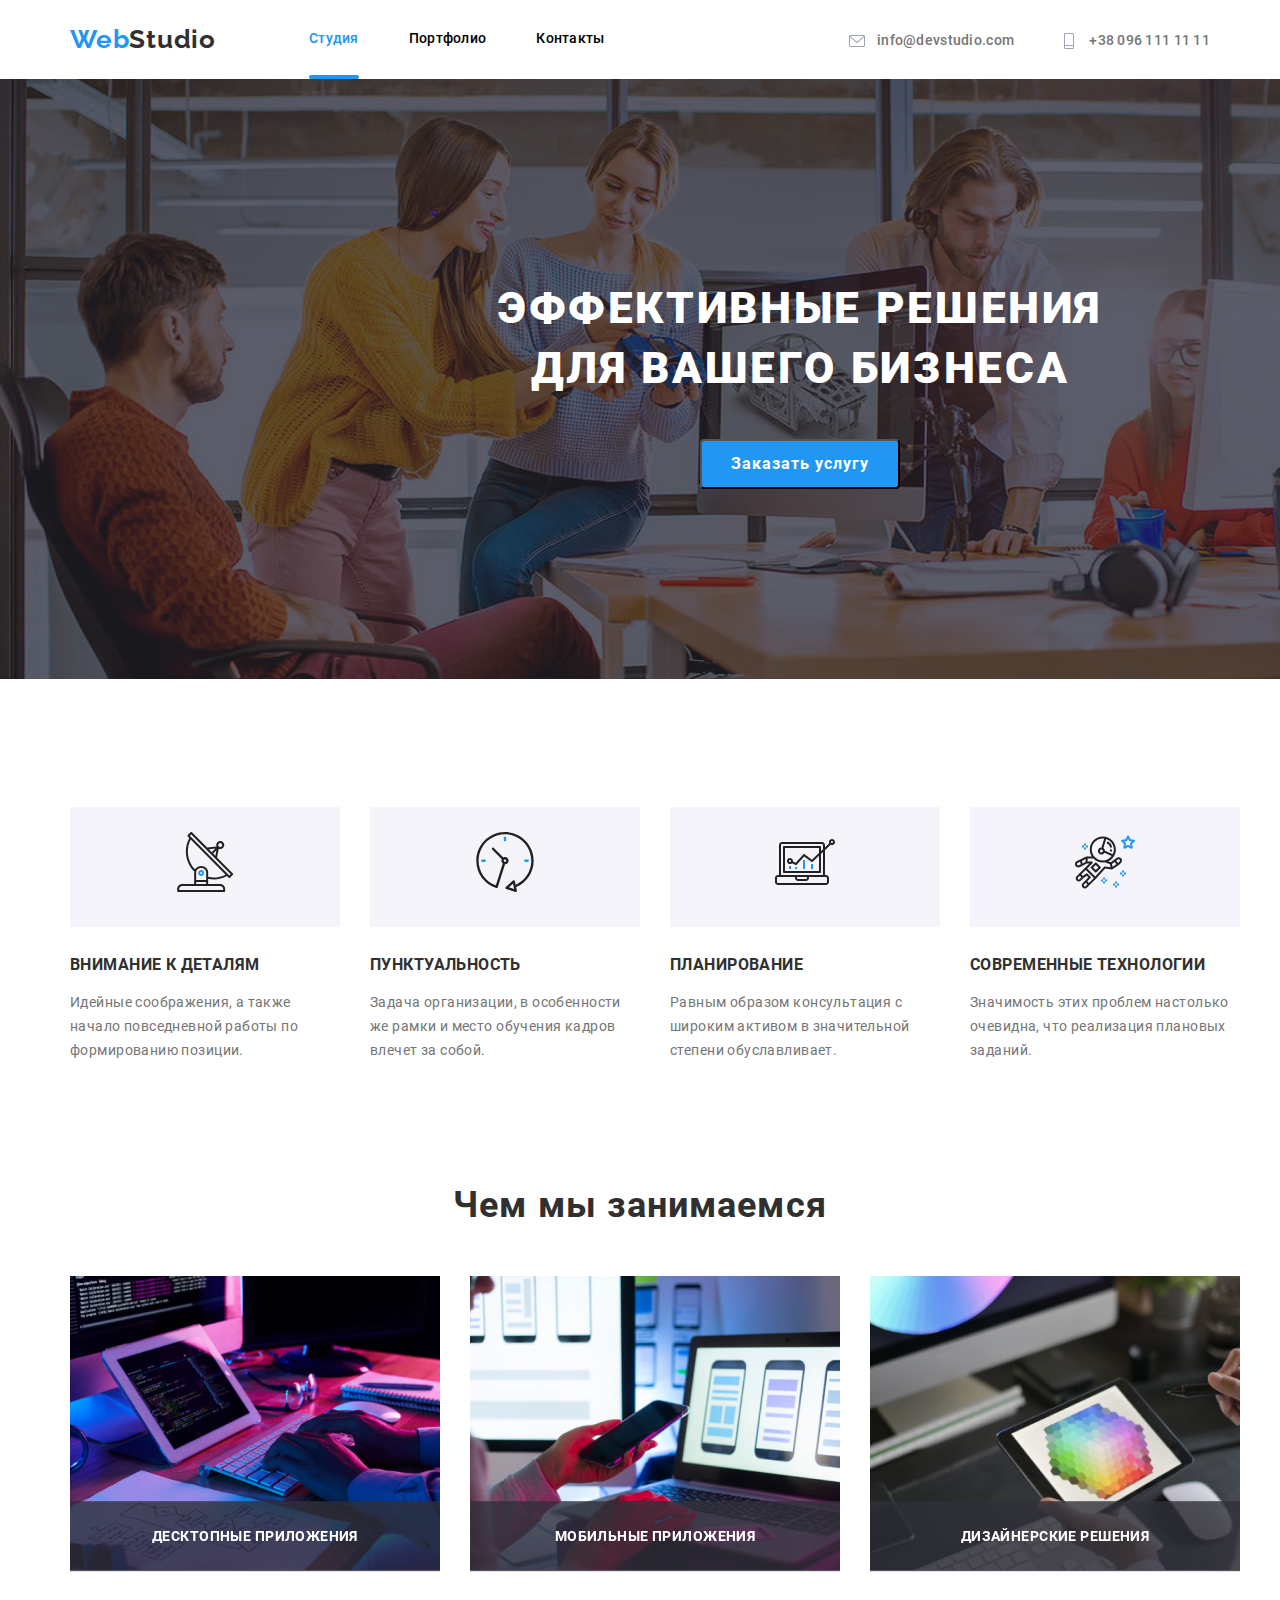
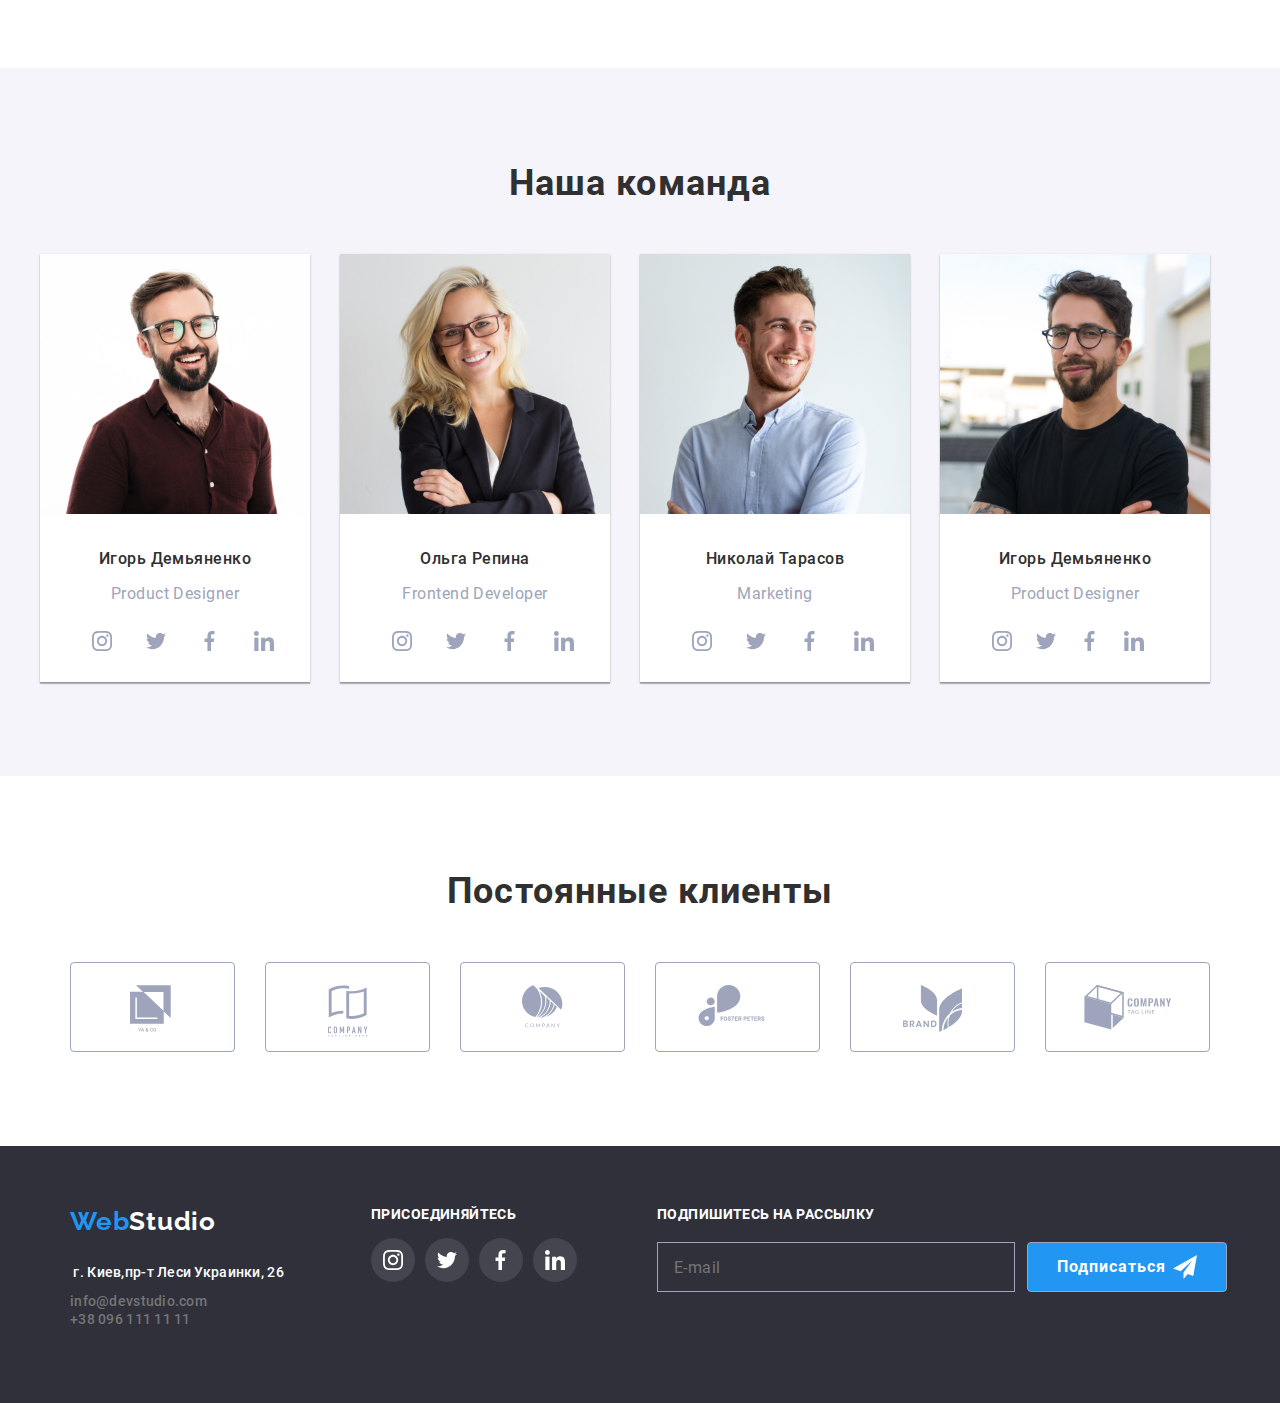
==== commit f05d136d: "save" ====
--- a/index.html
+++ b/index.html
@@ -38,8 +38,10 @@
     </header>
     
     <main>
-        <section class="section-hero" >   
-            <h1 class="hero" >Эффективные решения  для вашего бизнеса</h1> 
+        <section class="section-hero" >
+          <div class="text-hero"> <h1 class="hero"> Эффективные решения для вашего бизнеса</h1></div>  
+            
+           
             <div>
                 <button class="button-hero" data-modal-open>Заказать услугу</button>
             </div>
--- a/css/main.min.css
+++ b/css/main.min.css
@@ -1,2 +1,2 @@
-:root{--main-text-cl: #555555;--accent-cl: #2196f3;--black: #303030;--gray: #9da4bb;--button: #ffffff;--background: #f5f4fa;--email: rgba(255, 255, 255, 0.6);--menu: #757575}@font-face{font-family:'Raleway';font-style:normal;font-weight:400;src:url("../fonts/raleway-v18-latin-regular.eot");src:local(""),url("../fonts/raleway-v18-latin-regular.eot?#iefix") format("embedded-opentype"),url("../fonts/raleway-v18-latin-regular.woff2") format("woff2"),url("../fonts/raleway-v18-latin-regular.woff") format("woff"),url("../fonts/raleway-v18-latin-regular.ttf") format("truetype"),url("../fonts/raleway-v18-latin-regular.svg#Raleway") format("svg")}@font-face{font-family:'Raleway';font-style:normal;font-weight:700;src:url("../fonts/raleway-v18-latin-700.eot");src:local(""),url("../fonts/raleway-v18-latin-700.eot?#iefix") format("embedded-opentype"),url("../fonts/raleway-v18-latin-700.woff2") format("woff2"),url("../fonts/raleway-v18-latin-700.woff") format("woff"),url("../fonts/raleway-v18-latin-700.ttf") format("truetype"),url("../fonts/raleway-v18-latin-700.svg#Raleway") format("svg")}@font-face{font-family:'Roboto';font-style:normal;font-weight:400;src:url("../fonts/roboto-v20-latin_cyrillic-regular.eot");src:local("Roboto"),local("Roboto-Regular"),url("../fonts/roboto-v20-latin_cyrillic-regular.eot?#iefix") format("embedded-opentype"),url("../fonts/roboto-v20-latin_cyrillic-regular.woff2") format("woff2"),url("../fonts/roboto-v20-latin_cyrillic-regular.woff") format("woff"),url("../fonts/roboto-v20-latin_cyrillic-regular.ttf") format("truetype"),url("../fonts/roboto-v20-latin_cyrillic-regular.svg#Roboto") format("svg")}@font-face{font-family:'Roboto';font-style:normal;font-weight:500;src:url("../fonts/roboto-v20-latin_cyrillic-500.eot");src:local("Roboto Medium"),local("Roboto-Medium"),url("../fonts/roboto-v20-latin_cyrillic-500.eot?#iefix") format("embedded-opentype"),url("../fonts/roboto-v20-latin_cyrillic-500.woff2") format("woff2"),url("../fonts/roboto-v20-latin_cyrillic-500.woff") format("woff"),url("../fonts/roboto-v20-latin_cyrillic-500.ttf") format("truetype"),url("../fonts/roboto-v20-latin_cyrillic-500.svg#Roboto") format("svg")}@font-face{font-family:'Roboto';font-style:normal;font-weight:700;src:url("../fonts/roboto-v20-latin_cyrillic-700.eot");src:local("Roboto Bold"),local("Roboto-Bold"),url("../fonts/roboto-v20-latin_cyrillic-700.eot?#iefix") format("embedded-opentype"),url("../fonts/roboto-v20-latin_cyrillic-700.woff2") format("woff2"),url("../fonts/roboto-v20-latin_cyrillic-700.woff") format("woff"),url("../fonts/roboto-v20-latin_cyrillic-700.ttf") format("truetype"),url("../fonts/roboto-v20-latin_cyrillic-700.svg#Roboto") format("svg")}h1,h2,h3{margin-top:0px}ul{list-style-type:none}a{text-decoration:none}.container{width:1170px;padding-left:15px;padding-right:15px;margin-left:auto;margin-right:auto}.menu{display:flex;padding:0px;margin:0px}.menu-logo{margin-left:93px}.menu-item:not(:last-child){margin-right:50px}.menu-item{margin-top:29px}.active-page{padding-bottom:0}.navigation{display:flex;align-items:center;margin-right:auto}.active-page::after{content:'';display:block;position:relative;margin-top:28px;width:100%;height:4px;background-color:var(--accent-cl);border-radius:2px}.active{font-family:Roboto;font-weight:500;font-size:14px;line-height:16px;letter-spacing:0.02em}.mail-tel-svg{fill:var(--gray);margin-right:10px;width:20px;height:16px}.mail{text-align:center}.menu-item:hover .mail-tel-svg,.menu-item:focus .mail-tel-svg{fill:var(--accent-cl)}.button-hero{text-align:center;font-family:Roboto;font-weight:700;font-size:16px;line-height:1, 87;letter-spacing:0.06em;color:var(--button);background-color:var(--accent-cl);border-radius:4px;height:50px;width:200px;margin-bottom:210px;margin-left:auto;margin-right:auto}.button-close{position:absolute;border:0px solid var(--button);top:8px;right:8px;width:-8px;background-color:var(--button)}.button-close-svg{display:flex;width:30px;height:30px;fill:var(--gray)}.button-submit{width:200px;height:50px;margin-top:10px;margin-bottom:42px;margin-left:auto;margin-right:auto;background-color:var(--accent-cl);font-family:Roboto;font-weight:bold;font-size:16px;line-height:30px;letter-spacing:0.06em;border-radius:4px;border:none;color:var(--button)}.button{font-family:Roboto;font-weight:500;border:1px solid var(--black);font-size:16px;line-height:1.62;text-align:center;letter-spacing:0.03em;color:var(--black)}.button:hover{color:var(--button);background:var(--accent-cl)}.button-item{display:flex;justify-content:center;margin-bottom:50px;margin-top:126px}.button-margin{margin-right:8px;border-color:#ffffff}.button-subscription{width:200px;height:50px;margin-top:96px;margin-left:12px;padding-left:29px;background-color:var(--accent-cl);font-family:Roboto;font-weight:bold;font-size:16px;line-height:30px;display:flex;align-items:center;text-align:center;letter-spacing:0.06em;color:var(--button);border:1px solid var(--gray)}.button-subscription-svg{display:flex;width:24px;height:24px;fill:var(--button);margin-top:-37px;margin-left:158px;margin-right:28px}.block-test{display:flex}.social-icons{margin-top:16px;margin-bottom:30px;display:flex}.social-icons-item:not(:last-child){margin-right:10px}.social-icons-svg{width:20px;height:20px;fill:var(--gray)}.social-icons-link{display:flex;justify-content:center;align-items:center;width:44px;height:44px;background-color:var(--button);border-radius:50%}.social-icons-link:hover .social-icons-svg,.social-icons-link:focus .social-icons-svg{fill:var(--button)}.social-icons-link:hover{background-color:var(--accent-cl)}.address-social-icons{display:flex;margin-left:70px;padding:0px}.address-social-icons-link{margin-right:10px}.address-social-icons-svg{width:20px;height:20px;fill:var(--button)}.address-social-icons-link{display:flex;justify-content:center;align-items:center;width:44px;height:44px;background-color:var(--main-text-cl);border-radius:50%}.address-social-icons-link:hover .address-social-icons-svg,.address-social-icons-link:focus .address-social-icons-svg{fill:var(--button)}.address-social-icons-link:hover{background-color:var(--accent-cl)}.backdrop.is-hidden{opacity:0;pointer-events:none}.modal{color:var(--black);position:absolute;top:50%;left:50%;padding:0px;transform:translate(-50%, -50%);min-width:528px;min-height:581px;background-color:var(--button);border:1px solid var(--button)}.heading-modal{width:488px;height:40px;margin-left:auto;margin-right:auto;margin-top:40px;margin-bottom:0px;font-family:Roboto;font-weight:bold;font-size:20px;line-height:23px;text-align:center;letter-spacing:0.03em;color:var(--black)}.forms{margin-left:40px;margin-right:40px}.modal-logo-svg{margin-top:-25px;margin-left:15px;display:flex;width:12px;height:12px;fill:var(--black)}.form-fild:hover .modal-logo-svg,.form-fild:focus .modal-logo-svg{fill:var(--accent-cl)}.form-item:hover{border-color:var(--accent-cl)}.form-item-text{padding-left:42px}.form-item-text-placeholder{padding-left:16px}.form-fild{text-align:left;margin-left:auto;margin-right:auto;margin-bottom:28px;display:flex;flex-direction:column;font-family:Roboto;font-size:12px;line-height:14px;letter-spacing:0.01em;color:#757575}.form-fild input{border:1px solid var(--gray);width:488px;height:40px}.form-fild label{margin-bottom:4px}.policy{font-family:Roboto;font-size:14px;line-height:24px;letter-spacing:0.03em;color:var(--main-text-cl);margin-bottom:30px}.form-fild textarea::placeholder{text-align:left 16px;margin-top:12px;margin-bottom:12px;margin-left:16px;margin-right:16px;font-family:Roboto;font-size:14px;line-height:16px;letter-spacing:0.01em;color:var(--gray)}.contract{color:var(--accent-cl);text-decoration:underline}textarea{border:1px solid var(--gray);width:488px;height:128px;resize:none}.header{background-color:var(--button)}.header-portfolio{background-color:var(--button);margin-bottom:132px;margin-top:24px}.header-container{display:flex;justify-content:flex-end}.mail-item{margin-right:50px}.logo{font-family:Raleway;font-weight:700;font-size:26px;line-height:1.19;letter-spacing:0.03em;color:var(--black)}.logo-web{font-family:Raleway;font-weight:700;font-size:26px;line-height:1.19;letter-spacing:0.03em;color:var(--accent-cl)}.link{color:inherit}.link:hover,.link:focus{color:var(--accent-cl)}.active{color:var(--accent-cl)}.address-social{font-family:Roboto;font-style:normal;font-weight:bold;font-size:14px;line-height:16px;letter-spacing:0.03em;text-transform:uppercase;color:var(--button);margin-top:60px;margin-left:70px}.subscription{font-family:Roboto;font-style:normal;font-weight:bold;font-size:14px;line-height:16px;letter-spacing:0.03em;text-transform:uppercase;color:var(--button);margin-top:60px;margin-left:70px;margin-bottom:0px}.subscription-item{padding:0;width:358px;height:50px;margin-top:20px;margin-left:70px;font-family:Roboto;font-size:16px;line-height:20px;display:flex;align-items:center;letter-spacing:0.03em;background-color:var(--black);color:var(--email);border:1px solid var(--gray)}.email-item{padding-left:16px}.footer-item{margin-top:90px}.footer{background-color:var(--black)}.footer-logo{background-color:var(--button)}.footer .logo{color:var(--button);margin-top:60px;display:inline-block}.address-map{margin-top:20px;display:inline-block}.address{width:231px;height:21px;padding:0px;margin-top:20px;color:var(--button)}.connection{padding:0px;margin-top:9px}.connection .tel{padding-bottom:60px;display:inline-block}.tel{font-family:Roboto;font-size:14px;line-height:1.71;letter-spacing:0.03em;color:var(--menu)}.tel:hover{color:var(--accent-cl)}.mail{font-family:Roboto;font-size:14px;line-height:1.71;letter-spacing:0.03em;color:var(--menu)}.mail:hover{color:var(--accent-cl)}.hero{margin-left:452px;margin-right:452px;width:696px;height:120px;margin-top:200px;margin-bottom:40px;display:inline-block;font-family:Roboto;font-weight:900;font-size:44px;line-height:1.36;text-align:center;letter-spacing:0.06em;text-transform:uppercase}.section-hero{margin-left:auto;margin-right:auto;width:1600px;background-image:linear-gradient(to right, rgba(47,48,58,0.5), rgba(47,48,58,0.5)),url(../images/hero.jpg);background-repeat:no-repeat;background-size:1600px 600px;color:var(--button);text-align:center}.backdrop{position:fixed;top:0;left:0;width:100%;height:100%;background-color:rgba(0,0,0,0.2)}.list{padding-top:94px;padding-bottom:94px;font-family:Roboto;font-weight:bold;font-size:14px;line-height:16px;letter-spacing:0.03em;text-transform:uppercase;color:var(--black)}.list-content{display:flex;padding-left:0px}.list-item :not(:last-child){margin-right:30px;margin-bottom:10px;margin-right:30px}.text{margin-right:30px;font-family:Roboto;font-style:normal;font-weight:normal;font-size:14px;line-height:24px;letter-spacing:0.03em;color:var(--menu)}.text-item :not(:last-child){margin-right:30px}.vector-logo{display:flex;padding-left:0px}.vector-logo-item{background-color:var(--background);margin-right:30px;margin-bottom:30px;width:270px;height:120px}.vector-logo-svg{display:flex;margin-top:25px;margin-left:25px;width:70px;height:60px;fill:var(--gray);margin-left:auto;margin-right:auto}.job{background-color:var(--background)}.our{text-align:center}.section-work{display:block;justify-content:flex-end;align-items:center;font-family:Roboto;margin-bottom:50px;margin-left:auto;margin-right:auto;font-weight:700;font-size:36px;line-height:42px;text-align:center;letter-spacing:0.03em;color:var(--black)}.section-job{display:inline-block;justify-content:flex-end;align-items:center;font-family:Roboto;margin-top:94px;margin-bottom:50px;margin-left:auto;margin-right:auto;font-weight:700;font-size:36px;line-height:42px;text-align:center;letter-spacing:0.03em;color:var(--black)}.img-content{display:flex;margin-bottom:0px;padding-left:0px}.img-item{margin-right:30px;margin-bottom:94px}.img-img:not(:last-child){margin-right:30px}.team{display:flex;flex-wrap:wrap;margin-left:-30px;margin-top:-30px;width:1250px;padding-left:0px}.team-item{width:270px;height:428px;margin-top:30px;margin-right:30px;flex-basis:calc(100% / 4 -30px);margin-bottom:94px;box-shadow:0px 1px 3px rgba(0,0,0,0.12),0px 1px 1px rgba(0,0,0,0.14),0px 2px 1px rgba(0,0,0,0.2)}.our-team{margin-top:30px;font-family:Roboto;font-weight:500;font-size:16px;line-height:1.1875;letter-spacing:0.03em;color:var(--black);text-align:center}.position{margin-top:10px;margin-bottom:0px;font-family:Roboto;font-size:16px;line-height:1.1875;letter-spacing:0.03em;color:var(--gray);text-align:center}.clients{margin-top:94px;font-family:Roboto;font-style:normal;font-weight:bold;font-size:36px;line-height:42px;text-align:center;letter-spacing:0.03em;color:var(--black);margin-bottom:50px}.test{display:flex;justify-content:center;align-items:center;margin-bottom:94px}.clients-item{width:170px;height:90px;text-align:center;background-color:var(--button);border:1px solid var(--gray);box-sizing:border-box;border-radius:4px;list-style:none}.clients-item:not(:last-child){margin-right:30px}.clients-icons-svg{fill:var(--gray);width:40px;height:52px;margin-top:22px;margin-bottom:22px}.logo1{width:45px;height:50px}.logo2{width:40px;height:52px}.logo3{width:41px;height:43px}.logo4{width:80px;height:42px}.logo5{width:59px;height:47px}.logo6{width:88px;height:45px}.clients-item:hover .clients-icons-svg,.clients-item:focus .clients-icons-svg{fill:var(--accent-cl)}.clients-item:hover{border-color:var(--accent-cl)}.section-title{font-family:Robotosans-serif;font-weight:700;font-size:18px;line-height:2;letter-spacing:0.06em;color:var(--black);margin-left:24px;margin-top:20px;margin-bottom:4px}.section-title-p{font-family:Roboto;font-size:16px;line-height:1.875;letter-spacing:0.03em;color:var(--gray);margin-left:24px;margin-bottom:20px;margin-top:0px;padding-bottom:20px}.tabl{width:1200px;display:flex;flex-wrap:wrap;margin-left:-30px;margin-top:-30px;padding:0px}.overlay{position:relative;width:100%;overflow:hidden}.overlay .text-overlay{position:absolute;padding:63px 24px;bottom:0;left:0;width:100%;height:100%;transform:translatey(106%);transition:transform 250ms cubic-bezier(0.4, 0, 0.2, 1);font-family:Roboto;font-weight:400;font-size:18px;line-height:28px;letter-spacing:0.03em;color:var(--button);text-align:left;background-color:rgba(33,150,243,0.9);text-decoration:none}.overlay-studio{position:relative}.text-studio{position:absolute;transform:translatey(-124%);font-family:Roboto;font-weight:bold;font-size:14px;line-height:16px;text-align:center;letter-spacing:0.03em;text-transform:uppercase;color:var(--button);text-align:center;padding:27px 27px;margin-bottom:0px;width:370px;height:70px;background-color:rgba(47,48,58,0.8)}.tabl-item:hover .text-overlay{transform:translatey(10%)}.tabl-item{display:block;width:100%;height:auto;margin-left:30px;margin-top:30px;flex-basis:calc(100% / 9 - 30px)}.tabl-item:hover{box-shadow:0px 1px 1px rgba(0,0,0,0.12),0px 4px 4px rgba(0,0,0,0.06),1px 4px 6px rgba(0,0,0,0.16)}
+:root{--main-text-cl: rgba(255, 255, 255, 0.1);--accent-cl: #2196f3;--black: #303030;--gray: #9da4bb;--button: #ffffff;--background: #f5f4fa;--email: rgba(255, 255, 255, 0.6);--menu: #757575;--footer: #2f303a}@font-face{font-family:'Raleway';font-style:normal;font-weight:400;src:url("../fonts/raleway-v18-latin-regular.eot");src:local(""),url("../fonts/raleway-v18-latin-regular.eot?#iefix") format("embedded-opentype"),url("../fonts/raleway-v18-latin-regular.woff2") format("woff2"),url("../fonts/raleway-v18-latin-regular.woff") format("woff"),url("../fonts/raleway-v18-latin-regular.ttf") format("truetype"),url("../fonts/raleway-v18-latin-regular.svg#Raleway") format("svg")}@font-face{font-family:'Raleway';font-style:normal;font-weight:700;src:url("../fonts/raleway-v18-latin-700.eot");src:local(""),url("../fonts/raleway-v18-latin-700.eot?#iefix") format("embedded-opentype"),url("../fonts/raleway-v18-latin-700.woff2") format("woff2"),url("../fonts/raleway-v18-latin-700.woff") format("woff"),url("../fonts/raleway-v18-latin-700.ttf") format("truetype"),url("../fonts/raleway-v18-latin-700.svg#Raleway") format("svg")}@font-face{font-family:'Roboto';font-style:normal;font-weight:400;src:url("../fonts/roboto-v20-latin_cyrillic-regular.eot");src:local("Roboto"),local("Roboto-Regular"),url("../fonts/roboto-v20-latin_cyrillic-regular.eot?#iefix") format("embedded-opentype"),url("../fonts/roboto-v20-latin_cyrillic-regular.woff2") format("woff2"),url("../fonts/roboto-v20-latin_cyrillic-regular.woff") format("woff"),url("../fonts/roboto-v20-latin_cyrillic-regular.ttf") format("truetype"),url("../fonts/roboto-v20-latin_cyrillic-regular.svg#Roboto") format("svg")}@font-face{font-family:'Roboto';font-style:normal;font-weight:500;src:url("../fonts/roboto-v20-latin_cyrillic-500.eot");src:local("Roboto Medium"),local("Roboto-Medium"),url("../fonts/roboto-v20-latin_cyrillic-500.eot?#iefix") format("embedded-opentype"),url("../fonts/roboto-v20-latin_cyrillic-500.woff2") format("woff2"),url("../fonts/roboto-v20-latin_cyrillic-500.woff") format("woff"),url("../fonts/roboto-v20-latin_cyrillic-500.ttf") format("truetype"),url("../fonts/roboto-v20-latin_cyrillic-500.svg#Roboto") format("svg")}@font-face{font-family:'Roboto';font-style:normal;font-weight:700;src:url("../fonts/roboto-v20-latin_cyrillic-700.eot");src:local("Roboto Bold"),local("Roboto-Bold"),url("../fonts/roboto-v20-latin_cyrillic-700.eot?#iefix") format("embedded-opentype"),url("../fonts/roboto-v20-latin_cyrillic-700.woff2") format("woff2"),url("../fonts/roboto-v20-latin_cyrillic-700.woff") format("woff"),url("../fonts/roboto-v20-latin_cyrillic-700.ttf") format("truetype"),url("../fonts/roboto-v20-latin_cyrillic-700.svg#Roboto") format("svg")}h1,h2,h3{margin-top:0px}ul{list-style-type:none}a{text-decoration:none}.container{width:1170px;padding-left:15px;padding-right:15px;margin-left:auto;margin-right:auto}.menu{display:flex;padding:0px;margin:0px}.menu-logo{margin-left:93px}.menu-item:not(:last-child){margin-right:50px}.menu-item{margin-top:29px}.active-page{padding-bottom:0}.navigation{display:flex;align-items:center;margin-right:auto}.active-page::after{content:'';display:block;position:relative;margin-top:28px;width:100%;height:4px;background-color:var(--accent-cl);border-radius:2px}.active{font-family:Roboto;font-weight:500;font-size:14px;line-height:16px;letter-spacing:0.02em}.mail-tel-svg{transform:translate(-5px, 4px);fill:var(--gray);width:20px;height:16px}.mail{text-align:center}.menu-item:hover .mail-tel-svg,.menu-item:focus .mail-tel-svg{fill:var(--accent-cl)}.button-hero{text-align:center;font-family:Roboto;font-weight:700;font-size:16px;line-height:1, 87;letter-spacing:0.06em;color:var(--button);background-color:var(--accent-cl);border-radius:4px;height:50px;width:200px;margin-bottom:210px;margin-left:auto;margin-right:auto}.button-close{position:absolute;border:0px solid var(--button);top:8px;right:8px;width:-8px;background-color:var(--button)}.button-close-svg{display:flex;width:30px;height:30px;fill:var(--gray)}.button-submit{width:200px;height:50px;margin-top:10px;margin-bottom:42px;margin-left:auto;margin-right:auto;background-color:var(--accent-cl);font-family:Roboto;font-weight:bold;font-size:16px;line-height:30px;letter-spacing:0.06em;border-radius:4px;border:none;color:var(--button)}.button{font-family:Roboto;font-weight:500;border:1px solid var(--black);border-radius:4px;font-size:16px;line-height:1.62;text-align:center;letter-spacing:0.03em;color:var(--black)}.button:hover{color:var(--button);background:var(--accent-cl)}.button-item{display:flex;justify-content:center;margin-bottom:50px;margin-top:126px}.button-margin{margin-right:8px;border-color:#ffffff}.button-subscription{width:200px;height:50px;margin-top:96px;margin-left:12px;padding-left:29px;background-color:var(--accent-cl);font-family:Roboto;font-weight:bold;font-size:16px;line-height:30px;display:flex;align-items:center;text-align:center;letter-spacing:0.06em;color:var(--button);border:1px solid var(--gray);border-radius:4px}.button-subscription-svg{display:flex;width:24px;height:24px;fill:var(--button);margin-top:-37px;margin-left:158px;margin-right:28px}.block-test{display:flex}.social-icons{margin-top:16px;margin-bottom:30px;display:flex}.social-icons-item:not(:last-child){margin-right:10px}.social-icons-svg{width:20px;height:20px;fill:var(--gray)}.social-icons-link{display:flex;justify-content:center;align-items:center;width:44px;height:44px;background-color:var(--button);border-radius:50%}.social-icons-link:hover .social-icons-svg,.social-icons-link:focus .social-icons-svg{fill:var(--button)}.social-icons-link:hover,.social-icons-link:focus{background-color:var(--accent-cl)}.address-social-icons{display:flex;margin-left:70px;padding:0px}.address-social-icons-link{margin-right:10px}.address-social-icons-svg{width:20px;height:20px;fill:var(--button)}.address-social-icons-link{display:flex;justify-content:center;align-items:center;width:44px;height:44px;background-color:var(--main-text-cl);border-radius:50%}.address-social-icons-link:hover .address-social-icons-svg,.address-social-icons-link:focus .address-social-icons-svg{fill:var(--button)}.address-social-icons-link:hover{background-color:var(--accent-cl)}.backdrop.is-hidden{opacity:0;pointer-events:none}.modal{color:var(--black);position:absolute;top:50%;left:50%;padding:0px;transform:translate(-50%, -50%);min-width:528px;min-height:581px;background-color:var(--button);border:1px solid var(--button)}.heading-modal{width:488px;height:40px;margin-left:auto;margin-right:auto;margin-top:40px;margin-bottom:0px;font-family:Roboto;font-weight:bold;font-size:20px;line-height:23px;text-align:center;letter-spacing:0.03em;color:var(--black)}.forms{margin-left:40px;margin-right:40px}.modal-logo-svg{margin-top:-25px;margin-left:15px;display:flex;width:12px;height:12px;fill:var(--black)}.form-fild:hover .modal-logo-svg,.form-fild:focus .modal-logo-svg{fill:var(--accent-cl)}.form-item:hover{border-color:var(--accent-cl)}.form-item-text{padding-left:42px}.form-item-text-placeholder{padding-left:16px}.form-fild{text-align:left;margin-left:auto;margin-right:auto;margin-bottom:28px;display:flex;flex-direction:column;font-family:Roboto;font-size:12px;line-height:14px;letter-spacing:0.01em;color:#757575}.form-fild input{border:1px solid var(--gray);width:488px;height:40px}.form-fild label{margin-bottom:4px}.policy{font-family:Roboto;font-size:14px;line-height:24px;letter-spacing:0.03em;color:var(--main-text-cl);margin-bottom:30px}.form-fild textarea::placeholder{text-align:left 16px;margin-top:12px;margin-bottom:12px;margin-left:16px;margin-right:16px;font-family:Roboto;font-size:14px;line-height:16px;letter-spacing:0.01em;color:var(--gray)}.contract{color:var(--accent-cl);text-decoration:underline}textarea{border:1px solid var(--gray);width:488px;height:128px;resize:none}.header{background-color:var(--button)}.header-portfolio{background-color:var(--button);margin-bottom:132px;margin-top:24px}.header-container{display:flex;justify-content:flex-end}.mail-item{margin-right:50px}.logo{font-family:Raleway;font-weight:700;font-size:26px;line-height:1.19;letter-spacing:0.03em;color:var(--black)}.logo-web{font-family:Raleway;font-weight:700;font-size:26px;line-height:1.19;letter-spacing:0.03em;color:var(--accent-cl)}.link{color:inherit;font-family:Roboto;font-style:normal;font-weight:500;font-size:14px;line-height:16px;letter-spacing:0.02em}.link:hover,.link:focus{color:var(--accent-cl)}.active{color:var(--accent-cl)}.address-social{font-family:Roboto;font-style:normal;font-weight:bold;font-size:14px;line-height:16px;letter-spacing:0.03em;text-transform:uppercase;color:var(--button);margin-top:60px;margin-left:70px}.subscription{font-family:Roboto;font-style:normal;font-weight:bold;font-size:14px;line-height:16px;letter-spacing:0.03em;text-transform:uppercase;color:var(--button);margin-top:60px;margin-left:70px;margin-bottom:0px}.subscription-item{padding:0;width:358px;height:50px;margin-top:20px;margin-left:70px;font-family:Roboto;font-size:16px;line-height:20px;display:flex;align-items:center;letter-spacing:0.03em;background-color:var(--footer);color:var(--email);border:1px solid var(--gray)}.email-item{padding-left:16px}.footer-item{margin-top:90px}.footer{background-color:var(--footer)}.footer-logo{background-color:var(--button)}.footer .logo{color:var(--button);margin-top:60px;display:inline-block}.address-map{margin-top:20px;display:inline-block}.address{font-family:Roboto;font-size:14px;line-height:24px;letter-spacing:0.03em;width:231px;height:21px;padding:0px;margin-top:20px;color:var(--button)}.connection{padding:0px;margin-top:9px}.connection .tel{margin-bottom:60px;display:inline-block}.tel{font-family:Roboto;font-weight:500;font-size:14px;line-height:16px;letter-spacing:0.02em;color:var(--menu)}.tel:hover,.tel:focus{color:var(--accent-cl)}.mail{font-family:Roboto;font-weight:500;font-size:14px;line-height:16px;letter-spacing:0.02em;color:var(--menu)}.mail:hover{color:var(--accent-cl)}.hero{margin-left:auto;margin-right:auto;width:696px;height:120px;margin-top:200px;margin-bottom:40px;display:inline-block;font-family:Roboto;font-weight:900;font-size:44px;line-height:1.36;text-align:center;letter-spacing:0.06em;text-transform:uppercase}.text-hero{width:1200px;margin-left:auto;margin-right:auto}.section-hero{display:block;margin-left:auto;margin-right:auto;width:1600px;background-image:linear-gradient(to right, rgba(47,48,58,0.5), rgba(47,48,58,0.5)),url(../images/hero.jpg);background-repeat:no-repeat;background-size:1600px 600px;color:var(--button);text-align:center}.backdrop{position:fixed;top:0;left:0;width:100%;height:100%;background-color:rgba(0,0,0,0.2)}.list{padding-top:94px;padding-bottom:94px;font-family:Roboto;font-weight:bold;font-size:14px;line-height:16px;letter-spacing:0.03em;text-transform:uppercase;color:var(--black)}.list-content{display:flex;padding-left:0px}.list-item :not(:last-child){margin-right:30px;margin-bottom:10px;margin-right:30px}.text{margin-right:30px;font-family:Roboto;font-style:normal;font-weight:normal;font-size:14px;line-height:24px;letter-spacing:0.03em;color:var(--menu);text-transform:none}.text-item :not(:last-child){margin-right:30px}.vector-logo{display:flex;padding-left:0px}.vector-logo-item{background-color:var(--background);margin-right:30px;margin-bottom:30px;width:270px;height:120px}.vector-logo-svg{display:flex;margin-top:25px;margin-left:25px;width:70px;height:60px;fill:var(--gray);margin-left:auto;margin-right:auto}.job{background-color:var(--background)}.our{text-align:center}.section-work{display:block;justify-content:flex-end;align-items:center;font-family:Roboto;margin-bottom:50px;margin-left:auto;margin-right:auto;font-weight:700;font-size:36px;line-height:42px;text-align:center;letter-spacing:0.03em;color:var(--black)}.section-job{display:inline-block;justify-content:flex-end;align-items:center;font-family:Roboto;margin-top:94px;margin-bottom:50px;margin-left:auto;margin-right:auto;font-weight:700;font-size:36px;line-height:42px;text-align:center;letter-spacing:0.03em;color:var(--black)}.img-content{display:flex;margin-bottom:0px;padding-left:0px}.img-item{margin-right:30px;margin-bottom:94px}.img-img:not(:last-child){margin-right:30px}.team{display:flex;flex-wrap:wrap;margin-left:-30px;margin-top:-30px;width:1250px;padding-left:0px}.team-item{background:#ffffff;width:270px;height:428px;margin-top:30px;margin-right:30px;flex-basis:calc(100% / 4 -30px);margin-bottom:94px;box-shadow:0px 1px 3px rgba(0,0,0,0.12),0px 1px 1px rgba(0,0,0,0.14),0px 2px 1px rgba(0,0,0,0.2)}.our-team{margin-top:30px;font-family:Roboto;font-weight:500;font-size:16px;line-height:1.1875;letter-spacing:0.03em;color:var(--black);text-align:center}.position{margin-top:10px;margin-bottom:0px;font-family:Roboto;font-size:16px;line-height:1.1875;letter-spacing:0.03em;color:var(--gray);text-align:center}.clients{margin-top:94px;font-family:Roboto;font-style:normal;font-weight:bold;font-size:36px;line-height:42px;text-align:center;letter-spacing:0.03em;color:var(--black);margin-bottom:50px}.test{display:flex;justify-content:center;align-items:center;margin-bottom:94px}.clients-item{width:170px;height:90px;text-align:center;background-color:var(--button);border:1px solid var(--gray);box-sizing:border-box;border-radius:4px;list-style:none}.clients-item:not(:last-child){margin-right:30px}.clients-icons-svg{fill:var(--gray);width:40px;height:52px;margin-top:22px;margin-bottom:22px}.logo1{width:45px;height:50px}.logo2{width:40px;height:52px}.logo3{width:41px;height:43px}.logo4{width:80px;height:42px}.logo5{width:59px;height:47px}.logo6{width:88px;height:45px}.clients-item:hover .clients-icons-svg,.clients-item:focus .clients-icons-svg{fill:var(--accent-cl)}.clients-item:hover,.clients-item:focus{border-color:var(--accent-cl)}.section-title{font-family:Roboto;font-weight:700;font-size:18px;line-height:2;letter-spacing:0.06em;color:var(--black);margin-left:24px;margin-top:20px;margin-bottom:4px}.section-title-p{font-family:Roboto;font-size:16px;line-height:1.875;letter-spacing:0.03em;color:var(--gray);margin-left:24px;margin-bottom:20px;margin-top:0px;padding-bottom:20px}.tabl{width:1200px;display:flex;flex-wrap:wrap;margin-left:-30px;margin-top:-30px;padding:0px}.overlay{position:relative;width:100%;overflow:hidden}.overlay .text-overlay{position:absolute;padding:63px 24px;bottom:0;bottom:13px;left:0;width:100%;height:100%;transform:translatey(115%);transition:transform 250ms cubic-bezier(0.4, 0, 0.2, 1);font-family:Roboto;font-weight:400;font-size:18px;line-height:28px;letter-spacing:0.03em;color:var(--button);text-align:left;background-color:rgba(33,150,243,0.9);text-decoration:none}.overlay-studio{position:relative}.text-studio{position:absolute;transform:translatey(-124%);font-family:Roboto;font-weight:bold;font-size:14px;line-height:16px;text-align:center;letter-spacing:0.03em;text-transform:uppercase;color:var(--button);text-align:center;padding:27px 27px;margin-bottom:0px;width:370px;height:70px;background-color:rgba(47,48,58,0.8)}.tabl-item:hover .text-overlay{transform:translatey(10%)}.tabl-item{display:block;width:370px;height:auto;margin-left:30px;margin-top:30px;flex-basis:calc(100% / 9 - 30px);background:#ffffff;border:1px solid #eeeeee;box-sizing:border-box}.tabl-item:hover{box-shadow:0px 1px 1px rgba(0,0,0,0.12),0px 4px 4px rgba(0,0,0,0.06),1px 4px 6px rgba(0,0,0,0.16)}
 /*# sourceMappingURL=main.min.css.map */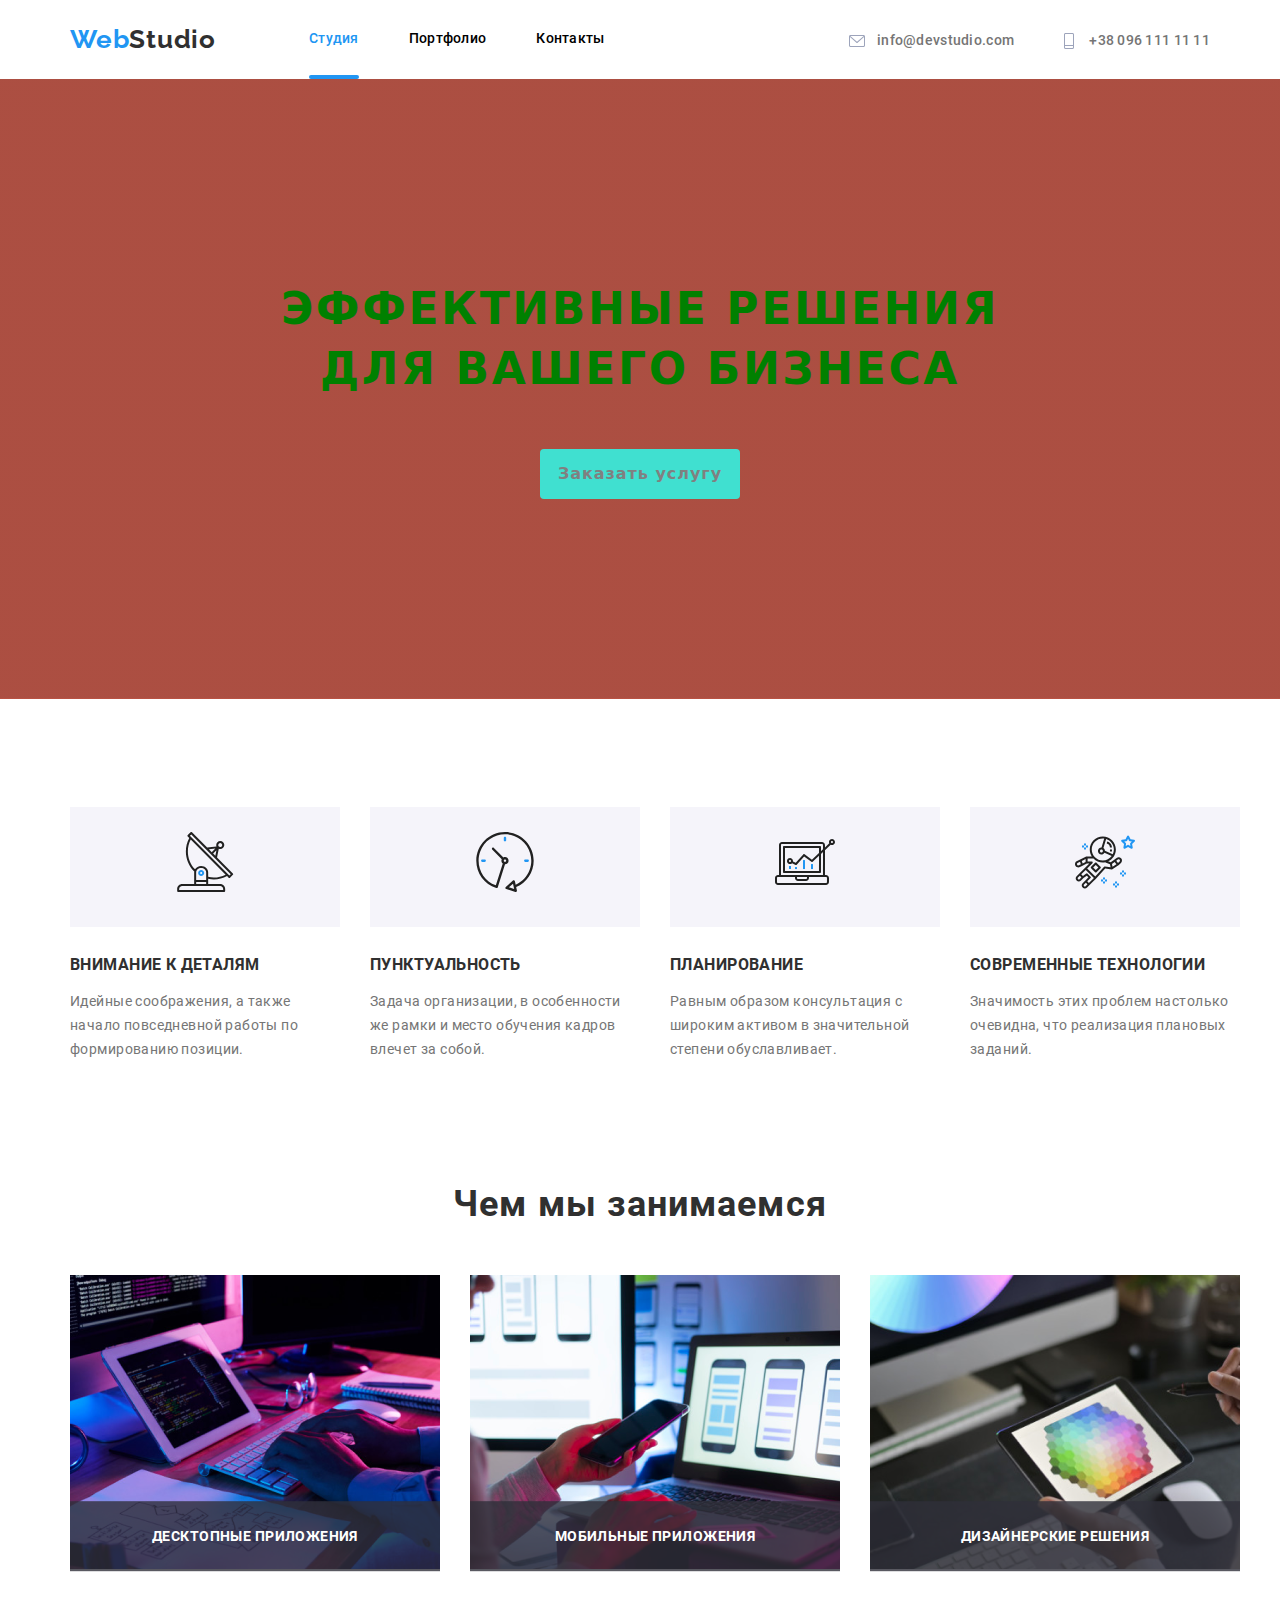
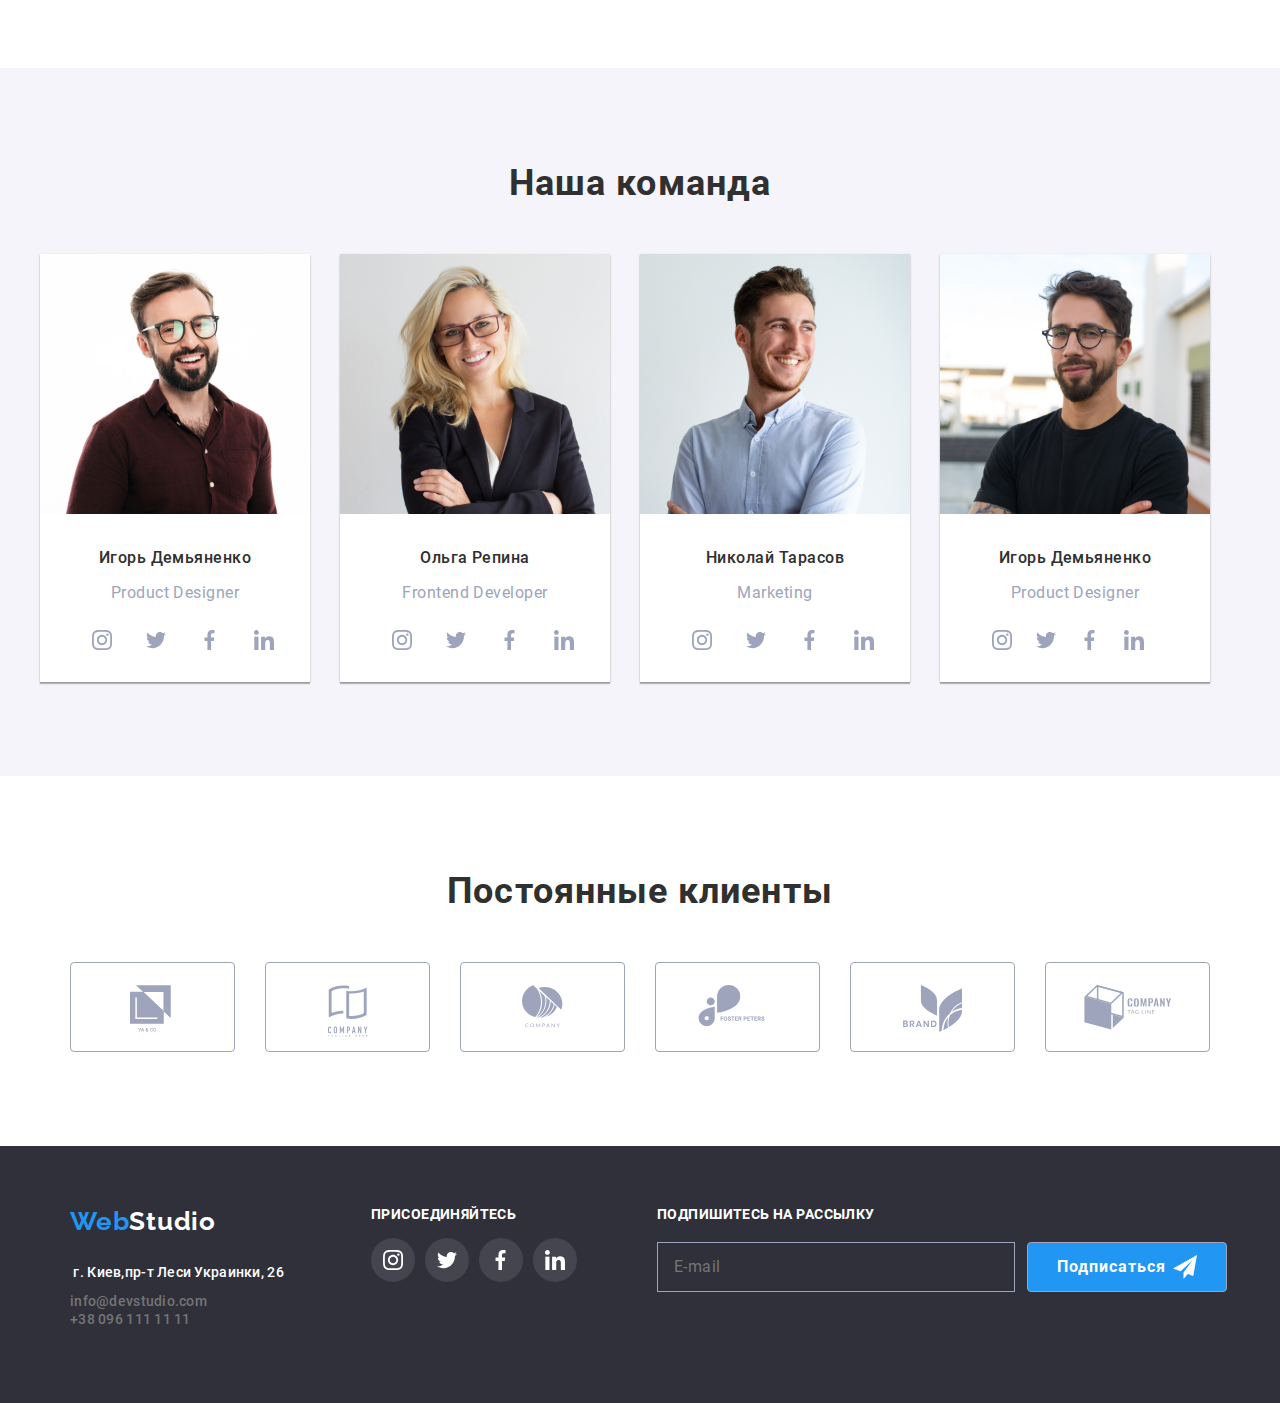
==== commit bdfb6b8f: "save" ====
--- a/index.html
+++ b/index.html
@@ -38,62 +38,58 @@
     </header>
     
     <main>
-        <section class="section-hero" >
-          <div class="text-hero"> <h1 class="hero"> Эффективные решения для вашего бизнеса</h1></div>  
-            
-           
-            <div>
-                <button class="button-hero" data-modal-open>Заказать услугу</button>
-            </div>
-
-            <div class="backdrop is-hidden " data-modal>
-                <div class="modal">
-                   <h2 class="heading-modal">Оставьте свои данные, мы вам перезвоним</h2>
-                   <form class="forms" action="">
-
-<div class="form-fild">
-                       <label  for="name">имя</label>
-                       <input class="form-item form-item-text" type="text" name="name" id="name">
-                    <svg class="modal-logo-svg">
-                        <use href="./images/modal/sprite.svg#name"></use>
-                    </svg>
-</div>
-<div class="form-fild">
-                       <label  for="tel">телефон</label>
-                       <input class="form-item form-item-text" type="tel" name="tel" id="tel">
-                    <svg class="modal-logo-svg">
-                        <use href="./images/modal/sprite.svg#tel"></use>
-                    </svg>
-</div>
-<div class="form-fild">
-                       <label for="email">почта</label>
-                       <input class="form-item form-item-text" type="email" name="email" id="email">
-                    <svg class="modal-logo-svg">
-                        <use href="./images/modal/sprite.svg#mail"></use>
-                    </svg>
-</div>
-<div class="form-fild">
-                        <label  for="comment">Комментарий</label>
-                        <textarea class="form-item form-item-text" name="comment" id="comment" cols="30" rows="10" placeholder="Введите текст"></textarea>
-</div>
-<div class="policy"> 
-                        <input type="checkbox" id="policy">
-                        <label for="policy">Соглашаюсь с рассылкой и принимаю <span class="contract">Условия договора</span> </label>
-</div>
-<div>
-                        <button class="button-submit" type="submit">Отправить</button>   
-</div>
-                   </form>
-                    <button class="button-close" data-modal-close>
-                    <svg class="button-close-svg">
-                        <use href="./images/button/sprite.svg#close"></use>
-                    </svg>
-                    </button>
-                    
-                </div>
-            </div>
-            
-        </section>
+    <section class="hero">
+        <div class="container-hero">
+            <h1 class="hero-description">Эффективные решения <br> для вашего бизнеса</h1>
+    
+            <button class="hero-button" data-modal-open>Заказать услугу</button>
+        </div>
+        <div class="backdrop is-hidden" data-modal>
+            <div class="modal">
+                <button class="modal-closed" data-modal-close>
+                    <svg class="btn-closed">
+                        <use href="./img/icon/symbol-defs.svg#icon-close-black">
+                        </use>
+                    </svg>
+                </button>
+                <form class="modal-form js-send-form" autocomplete="off">
+                    <span class="title-modal">Оставьте свои данные, мы вам перезвоним</span>
+                    <label class="label-form">
+                        <span class="title-imput">Имя</span>
+                        <input class="inputs-form" type="text" name="name">
+                        <svg width="18" height="18">
+                            <use href="./img/icon/symbol-defs.svg#persone-black-icon"></use>
+                        </svg>
+                    </label>
+                    <label class="label-form">
+                        <span class="title-imput">Телефон</span>
+                        <input class="inputs-form" type="tel" name="tel">
+                        <svg width="18" height="18">
+                            <use href="./img/icon/symbol-defs.svg#phone-black-icon"></use>
+                        </svg>
+                    </label>
+                    <label class="label-form">
+                        <span class="title-imput">Почта</span>
+                        <input class="inputs-form" type="email" name="email">
+                        <svg width="18" height="18">
+                            <use href="./img/icon/symbol-defs.svg#email-black-icon"></use>
+                        </svg>
+                    </label>
+                    <label for="comment">
+                        <span class="title-imput">Комментарий</span>
+                    </label>
+                    <textarea class="comment" name="comment" id="comment" placeholder="Введите текст"></textarea>
+                    <div class="agreement">
+                        <label>
+                            <input class="checkbox visually-hidden" type="checkbox" name="agreement" id="agreement">
+                            <span class="check">Соглашаюсь с рассылкой и принимаю <a href="">Условия договора</a></span>
+                        </label>
+                    </div>
+                    <button class="modal-button" type="submit">Отправить</button>
+                </form>
+            </div>
+        </div>
+    </section>
     
         <section class="list">
             <div class="container">
--- a/css/main.min.css
+++ b/css/main.min.css
@@ -1,2 +1,2 @@
-:root{--main-text-cl: rgba(255, 255, 255, 0.1);--accent-cl: #2196f3;--black: #303030;--gray: #9da4bb;--button: #ffffff;--background: #f5f4fa;--email: rgba(255, 255, 255, 0.6);--menu: #757575;--footer: #2f303a}@font-face{font-family:'Raleway';font-style:normal;font-weight:400;src:url("../fonts/raleway-v18-latin-regular.eot");src:local(""),url("../fonts/raleway-v18-latin-regular.eot?#iefix") format("embedded-opentype"),url("../fonts/raleway-v18-latin-regular.woff2") format("woff2"),url("../fonts/raleway-v18-latin-regular.woff") format("woff"),url("../fonts/raleway-v18-latin-regular.ttf") format("truetype"),url("../fonts/raleway-v18-latin-regular.svg#Raleway") format("svg")}@font-face{font-family:'Raleway';font-style:normal;font-weight:700;src:url("../fonts/raleway-v18-latin-700.eot");src:local(""),url("../fonts/raleway-v18-latin-700.eot?#iefix") format("embedded-opentype"),url("../fonts/raleway-v18-latin-700.woff2") format("woff2"),url("../fonts/raleway-v18-latin-700.woff") format("woff"),url("../fonts/raleway-v18-latin-700.ttf") format("truetype"),url("../fonts/raleway-v18-latin-700.svg#Raleway") format("svg")}@font-face{font-family:'Roboto';font-style:normal;font-weight:400;src:url("../fonts/roboto-v20-latin_cyrillic-regular.eot");src:local("Roboto"),local("Roboto-Regular"),url("../fonts/roboto-v20-latin_cyrillic-regular.eot?#iefix") format("embedded-opentype"),url("../fonts/roboto-v20-latin_cyrillic-regular.woff2") format("woff2"),url("../fonts/roboto-v20-latin_cyrillic-regular.woff") format("woff"),url("../fonts/roboto-v20-latin_cyrillic-regular.ttf") format("truetype"),url("../fonts/roboto-v20-latin_cyrillic-regular.svg#Roboto") format("svg")}@font-face{font-family:'Roboto';font-style:normal;font-weight:500;src:url("../fonts/roboto-v20-latin_cyrillic-500.eot");src:local("Roboto Medium"),local("Roboto-Medium"),url("../fonts/roboto-v20-latin_cyrillic-500.eot?#iefix") format("embedded-opentype"),url("../fonts/roboto-v20-latin_cyrillic-500.woff2") format("woff2"),url("../fonts/roboto-v20-latin_cyrillic-500.woff") format("woff"),url("../fonts/roboto-v20-latin_cyrillic-500.ttf") format("truetype"),url("../fonts/roboto-v20-latin_cyrillic-500.svg#Roboto") format("svg")}@font-face{font-family:'Roboto';font-style:normal;font-weight:700;src:url("../fonts/roboto-v20-latin_cyrillic-700.eot");src:local("Roboto Bold"),local("Roboto-Bold"),url("../fonts/roboto-v20-latin_cyrillic-700.eot?#iefix") format("embedded-opentype"),url("../fonts/roboto-v20-latin_cyrillic-700.woff2") format("woff2"),url("../fonts/roboto-v20-latin_cyrillic-700.woff") format("woff"),url("../fonts/roboto-v20-latin_cyrillic-700.ttf") format("truetype"),url("../fonts/roboto-v20-latin_cyrillic-700.svg#Roboto") format("svg")}h1,h2,h3{margin-top:0px}ul{list-style-type:none}a{text-decoration:none}.container{width:1170px;padding-left:15px;padding-right:15px;margin-left:auto;margin-right:auto}.menu{display:flex;padding:0px;margin:0px}.menu-logo{margin-left:93px}.menu-item:not(:last-child){margin-right:50px}.menu-item{margin-top:29px}.active-page{padding-bottom:0}.navigation{display:flex;align-items:center;margin-right:auto}.active-page::after{content:'';display:block;position:relative;margin-top:28px;width:100%;height:4px;background-color:var(--accent-cl);border-radius:2px}.active{font-family:Roboto;font-weight:500;font-size:14px;line-height:16px;letter-spacing:0.02em}.mail-tel-svg{transform:translate(-5px, 4px);fill:var(--gray);width:20px;height:16px}.mail{text-align:center}.menu-item:hover .mail-tel-svg,.menu-item:focus .mail-tel-svg{fill:var(--accent-cl)}.button-hero{text-align:center;font-family:Roboto;font-weight:700;font-size:16px;line-height:1, 87;letter-spacing:0.06em;color:var(--button);background-color:var(--accent-cl);border-radius:4px;height:50px;width:200px;margin-bottom:210px;margin-left:auto;margin-right:auto}.button-close{position:absolute;border:0px solid var(--button);top:8px;right:8px;width:-8px;background-color:var(--button)}.button-close-svg{display:flex;width:30px;height:30px;fill:var(--gray)}.button-submit{width:200px;height:50px;margin-top:10px;margin-bottom:42px;margin-left:auto;margin-right:auto;background-color:var(--accent-cl);font-family:Roboto;font-weight:bold;font-size:16px;line-height:30px;letter-spacing:0.06em;border-radius:4px;border:none;color:var(--button)}.button{font-family:Roboto;font-weight:500;border:1px solid var(--black);border-radius:4px;font-size:16px;line-height:1.62;text-align:center;letter-spacing:0.03em;color:var(--black)}.button:hover{color:var(--button);background:var(--accent-cl)}.button-item{display:flex;justify-content:center;margin-bottom:50px;margin-top:126px}.button-margin{margin-right:8px;border-color:#ffffff}.button-subscription{width:200px;height:50px;margin-top:96px;margin-left:12px;padding-left:29px;background-color:var(--accent-cl);font-family:Roboto;font-weight:bold;font-size:16px;line-height:30px;display:flex;align-items:center;text-align:center;letter-spacing:0.06em;color:var(--button);border:1px solid var(--gray);border-radius:4px}.button-subscription-svg{display:flex;width:24px;height:24px;fill:var(--button);margin-top:-37px;margin-left:158px;margin-right:28px}.block-test{display:flex}.social-icons{margin-top:16px;margin-bottom:30px;display:flex}.social-icons-item:not(:last-child){margin-right:10px}.social-icons-svg{width:20px;height:20px;fill:var(--gray)}.social-icons-link{display:flex;justify-content:center;align-items:center;width:44px;height:44px;background-color:var(--button);border-radius:50%}.social-icons-link:hover .social-icons-svg,.social-icons-link:focus .social-icons-svg{fill:var(--button)}.social-icons-link:hover,.social-icons-link:focus{background-color:var(--accent-cl)}.address-social-icons{display:flex;margin-left:70px;padding:0px}.address-social-icons-link{margin-right:10px}.address-social-icons-svg{width:20px;height:20px;fill:var(--button)}.address-social-icons-link{display:flex;justify-content:center;align-items:center;width:44px;height:44px;background-color:var(--main-text-cl);border-radius:50%}.address-social-icons-link:hover .address-social-icons-svg,.address-social-icons-link:focus .address-social-icons-svg{fill:var(--button)}.address-social-icons-link:hover{background-color:var(--accent-cl)}.backdrop.is-hidden{opacity:0;pointer-events:none}.modal{color:var(--black);position:absolute;top:50%;left:50%;padding:0px;transform:translate(-50%, -50%);min-width:528px;min-height:581px;background-color:var(--button);border:1px solid var(--button)}.heading-modal{width:488px;height:40px;margin-left:auto;margin-right:auto;margin-top:40px;margin-bottom:0px;font-family:Roboto;font-weight:bold;font-size:20px;line-height:23px;text-align:center;letter-spacing:0.03em;color:var(--black)}.forms{margin-left:40px;margin-right:40px}.modal-logo-svg{margin-top:-25px;margin-left:15px;display:flex;width:12px;height:12px;fill:var(--black)}.form-fild:hover .modal-logo-svg,.form-fild:focus .modal-logo-svg{fill:var(--accent-cl)}.form-item:hover{border-color:var(--accent-cl)}.form-item-text{padding-left:42px}.form-item-text-placeholder{padding-left:16px}.form-fild{text-align:left;margin-left:auto;margin-right:auto;margin-bottom:28px;display:flex;flex-direction:column;font-family:Roboto;font-size:12px;line-height:14px;letter-spacing:0.01em;color:#757575}.form-fild input{border:1px solid var(--gray);width:488px;height:40px}.form-fild label{margin-bottom:4px}.policy{font-family:Roboto;font-size:14px;line-height:24px;letter-spacing:0.03em;color:var(--main-text-cl);margin-bottom:30px}.form-fild textarea::placeholder{text-align:left 16px;margin-top:12px;margin-bottom:12px;margin-left:16px;margin-right:16px;font-family:Roboto;font-size:14px;line-height:16px;letter-spacing:0.01em;color:var(--gray)}.contract{color:var(--accent-cl);text-decoration:underline}textarea{border:1px solid var(--gray);width:488px;height:128px;resize:none}.header{background-color:var(--button)}.header-portfolio{background-color:var(--button);margin-bottom:132px;margin-top:24px}.header-container{display:flex;justify-content:flex-end}.mail-item{margin-right:50px}.logo{font-family:Raleway;font-weight:700;font-size:26px;line-height:1.19;letter-spacing:0.03em;color:var(--black)}.logo-web{font-family:Raleway;font-weight:700;font-size:26px;line-height:1.19;letter-spacing:0.03em;color:var(--accent-cl)}.link{color:inherit;font-family:Roboto;font-style:normal;font-weight:500;font-size:14px;line-height:16px;letter-spacing:0.02em}.link:hover,.link:focus{color:var(--accent-cl)}.active{color:var(--accent-cl)}.address-social{font-family:Roboto;font-style:normal;font-weight:bold;font-size:14px;line-height:16px;letter-spacing:0.03em;text-transform:uppercase;color:var(--button);margin-top:60px;margin-left:70px}.subscription{font-family:Roboto;font-style:normal;font-weight:bold;font-size:14px;line-height:16px;letter-spacing:0.03em;text-transform:uppercase;color:var(--button);margin-top:60px;margin-left:70px;margin-bottom:0px}.subscription-item{padding:0;width:358px;height:50px;margin-top:20px;margin-left:70px;font-family:Roboto;font-size:16px;line-height:20px;display:flex;align-items:center;letter-spacing:0.03em;background-color:var(--footer);color:var(--email);border:1px solid var(--gray)}.email-item{padding-left:16px}.footer-item{margin-top:90px}.footer{background-color:var(--footer)}.footer-logo{background-color:var(--button)}.footer .logo{color:var(--button);margin-top:60px;display:inline-block}.address-map{margin-top:20px;display:inline-block}.address{font-family:Roboto;font-size:14px;line-height:24px;letter-spacing:0.03em;width:231px;height:21px;padding:0px;margin-top:20px;color:var(--button)}.connection{padding:0px;margin-top:9px}.connection .tel{margin-bottom:60px;display:inline-block}.tel{font-family:Roboto;font-weight:500;font-size:14px;line-height:16px;letter-spacing:0.02em;color:var(--menu)}.tel:hover,.tel:focus{color:var(--accent-cl)}.mail{font-family:Roboto;font-weight:500;font-size:14px;line-height:16px;letter-spacing:0.02em;color:var(--menu)}.mail:hover{color:var(--accent-cl)}.hero{margin-left:auto;margin-right:auto;width:696px;height:120px;margin-top:200px;margin-bottom:40px;display:inline-block;font-family:Roboto;font-weight:900;font-size:44px;line-height:1.36;text-align:center;letter-spacing:0.06em;text-transform:uppercase}.text-hero{width:1200px;margin-left:auto;margin-right:auto}.section-hero{display:block;margin-left:auto;margin-right:auto;width:1600px;background-image:linear-gradient(to right, rgba(47,48,58,0.5), rgba(47,48,58,0.5)),url(../images/hero.jpg);background-repeat:no-repeat;background-size:1600px 600px;color:var(--button);text-align:center}.backdrop{position:fixed;top:0;left:0;width:100%;height:100%;background-color:rgba(0,0,0,0.2)}.list{padding-top:94px;padding-bottom:94px;font-family:Roboto;font-weight:bold;font-size:14px;line-height:16px;letter-spacing:0.03em;text-transform:uppercase;color:var(--black)}.list-content{display:flex;padding-left:0px}.list-item :not(:last-child){margin-right:30px;margin-bottom:10px;margin-right:30px}.text{margin-right:30px;font-family:Roboto;font-style:normal;font-weight:normal;font-size:14px;line-height:24px;letter-spacing:0.03em;color:var(--menu);text-transform:none}.text-item :not(:last-child){margin-right:30px}.vector-logo{display:flex;padding-left:0px}.vector-logo-item{background-color:var(--background);margin-right:30px;margin-bottom:30px;width:270px;height:120px}.vector-logo-svg{display:flex;margin-top:25px;margin-left:25px;width:70px;height:60px;fill:var(--gray);margin-left:auto;margin-right:auto}.job{background-color:var(--background)}.our{text-align:center}.section-work{display:block;justify-content:flex-end;align-items:center;font-family:Roboto;margin-bottom:50px;margin-left:auto;margin-right:auto;font-weight:700;font-size:36px;line-height:42px;text-align:center;letter-spacing:0.03em;color:var(--black)}.section-job{display:inline-block;justify-content:flex-end;align-items:center;font-family:Roboto;margin-top:94px;margin-bottom:50px;margin-left:auto;margin-right:auto;font-weight:700;font-size:36px;line-height:42px;text-align:center;letter-spacing:0.03em;color:var(--black)}.img-content{display:flex;margin-bottom:0px;padding-left:0px}.img-item{margin-right:30px;margin-bottom:94px}.img-img:not(:last-child){margin-right:30px}.team{display:flex;flex-wrap:wrap;margin-left:-30px;margin-top:-30px;width:1250px;padding-left:0px}.team-item{background:#ffffff;width:270px;height:428px;margin-top:30px;margin-right:30px;flex-basis:calc(100% / 4 -30px);margin-bottom:94px;box-shadow:0px 1px 3px rgba(0,0,0,0.12),0px 1px 1px rgba(0,0,0,0.14),0px 2px 1px rgba(0,0,0,0.2)}.our-team{margin-top:30px;font-family:Roboto;font-weight:500;font-size:16px;line-height:1.1875;letter-spacing:0.03em;color:var(--black);text-align:center}.position{margin-top:10px;margin-bottom:0px;font-family:Roboto;font-size:16px;line-height:1.1875;letter-spacing:0.03em;color:var(--gray);text-align:center}.clients{margin-top:94px;font-family:Roboto;font-style:normal;font-weight:bold;font-size:36px;line-height:42px;text-align:center;letter-spacing:0.03em;color:var(--black);margin-bottom:50px}.test{display:flex;justify-content:center;align-items:center;margin-bottom:94px}.clients-item{width:170px;height:90px;text-align:center;background-color:var(--button);border:1px solid var(--gray);box-sizing:border-box;border-radius:4px;list-style:none}.clients-item:not(:last-child){margin-right:30px}.clients-icons-svg{fill:var(--gray);width:40px;height:52px;margin-top:22px;margin-bottom:22px}.logo1{width:45px;height:50px}.logo2{width:40px;height:52px}.logo3{width:41px;height:43px}.logo4{width:80px;height:42px}.logo5{width:59px;height:47px}.logo6{width:88px;height:45px}.clients-item:hover .clients-icons-svg,.clients-item:focus .clients-icons-svg{fill:var(--accent-cl)}.clients-item:hover,.clients-item:focus{border-color:var(--accent-cl)}.section-title{font-family:Roboto;font-weight:700;font-size:18px;line-height:2;letter-spacing:0.06em;color:var(--black);margin-left:24px;margin-top:20px;margin-bottom:4px}.section-title-p{font-family:Roboto;font-size:16px;line-height:1.875;letter-spacing:0.03em;color:var(--gray);margin-left:24px;margin-bottom:20px;margin-top:0px;padding-bottom:20px}.tabl{width:1200px;display:flex;flex-wrap:wrap;margin-left:-30px;margin-top:-30px;padding:0px}.overlay{position:relative;width:100%;overflow:hidden}.overlay .text-overlay{position:absolute;padding:63px 24px;bottom:0;bottom:13px;left:0;width:100%;height:100%;transform:translatey(115%);transition:transform 250ms cubic-bezier(0.4, 0, 0.2, 1);font-family:Roboto;font-weight:400;font-size:18px;line-height:28px;letter-spacing:0.03em;color:var(--button);text-align:left;background-color:rgba(33,150,243,0.9);text-decoration:none}.overlay-studio{position:relative}.text-studio{position:absolute;transform:translatey(-124%);font-family:Roboto;font-weight:bold;font-size:14px;line-height:16px;text-align:center;letter-spacing:0.03em;text-transform:uppercase;color:var(--button);text-align:center;padding:27px 27px;margin-bottom:0px;width:370px;height:70px;background-color:rgba(47,48,58,0.8)}.tabl-item:hover .text-overlay{transform:translatey(10%)}.tabl-item{display:block;width:370px;height:auto;margin-left:30px;margin-top:30px;flex-basis:calc(100% / 9 - 30px);background:#ffffff;border:1px solid #eeeeee;box-sizing:border-box}.tabl-item:hover{box-shadow:0px 1px 1px rgba(0,0,0,0.12),0px 4px 4px rgba(0,0,0,0.06),1px 4px 6px rgba(0,0,0,0.16)}
+:root{--main-text-cl: rgba(255, 255, 255, 0.1);--accent-cl: #2196f3;--black: #303030;--gray: #9da4bb;--button: #ffffff;--background: #f5f4fa;--email: rgba(255, 255, 255, 0.6);--menu: #757575;--footer: #2f303a}@font-face{font-family:'Raleway';font-style:normal;font-weight:400;src:url("../fonts/raleway-v18-latin-regular.eot");src:local(""),url("../fonts/raleway-v18-latin-regular.eot?#iefix") format("embedded-opentype"),url("../fonts/raleway-v18-latin-regular.woff2") format("woff2"),url("../fonts/raleway-v18-latin-regular.woff") format("woff"),url("../fonts/raleway-v18-latin-regular.ttf") format("truetype"),url("../fonts/raleway-v18-latin-regular.svg#Raleway") format("svg")}@font-face{font-family:'Raleway';font-style:normal;font-weight:700;src:url("../fonts/raleway-v18-latin-700.eot");src:local(""),url("../fonts/raleway-v18-latin-700.eot?#iefix") format("embedded-opentype"),url("../fonts/raleway-v18-latin-700.woff2") format("woff2"),url("../fonts/raleway-v18-latin-700.woff") format("woff"),url("../fonts/raleway-v18-latin-700.ttf") format("truetype"),url("../fonts/raleway-v18-latin-700.svg#Raleway") format("svg")}@font-face{font-family:'Roboto';font-style:normal;font-weight:400;src:url("../fonts/roboto-v20-latin_cyrillic-regular.eot");src:local("Roboto"),local("Roboto-Regular"),url("../fonts/roboto-v20-latin_cyrillic-regular.eot?#iefix") format("embedded-opentype"),url("../fonts/roboto-v20-latin_cyrillic-regular.woff2") format("woff2"),url("../fonts/roboto-v20-latin_cyrillic-regular.woff") format("woff"),url("../fonts/roboto-v20-latin_cyrillic-regular.ttf") format("truetype"),url("../fonts/roboto-v20-latin_cyrillic-regular.svg#Roboto") format("svg")}@font-face{font-family:'Roboto';font-style:normal;font-weight:500;src:url("../fonts/roboto-v20-latin_cyrillic-500.eot");src:local("Roboto Medium"),local("Roboto-Medium"),url("../fonts/roboto-v20-latin_cyrillic-500.eot?#iefix") format("embedded-opentype"),url("../fonts/roboto-v20-latin_cyrillic-500.woff2") format("woff2"),url("../fonts/roboto-v20-latin_cyrillic-500.woff") format("woff"),url("../fonts/roboto-v20-latin_cyrillic-500.ttf") format("truetype"),url("../fonts/roboto-v20-latin_cyrillic-500.svg#Roboto") format("svg")}@font-face{font-family:'Roboto';font-style:normal;font-weight:700;src:url("../fonts/roboto-v20-latin_cyrillic-700.eot");src:local("Roboto Bold"),local("Roboto-Bold"),url("../fonts/roboto-v20-latin_cyrillic-700.eot?#iefix") format("embedded-opentype"),url("../fonts/roboto-v20-latin_cyrillic-700.woff2") format("woff2"),url("../fonts/roboto-v20-latin_cyrillic-700.woff") format("woff"),url("../fonts/roboto-v20-latin_cyrillic-700.ttf") format("truetype"),url("../fonts/roboto-v20-latin_cyrillic-700.svg#Roboto") format("svg")}h1,h2,h3{margin-top:0px}ul{list-style-type:none}a{text-decoration:none}.container{width:1170px;padding-left:15px;padding-right:15px;margin-left:auto;margin-right:auto}.menu{display:flex;padding:0px;margin:0px}.menu-logo{margin-left:93px}.menu-item:not(:last-child){margin-right:50px}.menu-item{margin-top:29px}.active-page{padding-bottom:0}.navigation{display:flex;align-items:center;margin-right:auto}.active-page::after{content:'';display:block;position:relative;margin-top:28px;width:100%;height:4px;background-color:var(--accent-cl);border-radius:2px}.active{font-family:Roboto;font-weight:500;font-size:14px;line-height:16px;letter-spacing:0.02em}.mail-tel-svg{transform:translate(-5px, 4px);fill:var(--gray);width:20px;height:16px}.mail{text-align:center}.menu-item:hover .mail-tel-svg,.menu-item:focus .mail-tel-svg{fill:var(--accent-cl)}.button-hero{text-align:center;font-family:Roboto;font-weight:700;font-size:16px;line-height:1, 87;letter-spacing:0.06em;color:var(--button);background-color:var(--accent-cl);border-radius:4px;height:50px;width:200px;margin-bottom:210px;margin-left:auto;margin-right:auto}.button-close{position:absolute;border:0px solid var(--button);top:8px;right:8px;width:-8px;background-color:var(--button)}.button-close-svg{display:flex;width:30px;height:30px;fill:var(--gray)}.button-submit{width:200px;height:50px;margin-top:10px;margin-bottom:42px;margin-left:auto;margin-right:auto;background-color:var(--accent-cl);font-family:Roboto;font-weight:bold;font-size:16px;line-height:30px;letter-spacing:0.06em;border-radius:4px;border:none;color:var(--button)}.button{font-family:Roboto;font-weight:500;border:1px solid var(--black);border-radius:4px;font-size:16px;line-height:1.62;text-align:center;letter-spacing:0.03em;color:var(--black)}.button:hover{color:var(--button);background:var(--accent-cl)}.button-item{display:flex;justify-content:center;margin-bottom:50px;margin-top:126px}.button-margin{margin-right:8px;border-color:#ffffff}.button-subscription{width:200px;height:50px;margin-top:96px;margin-left:12px;padding-left:29px;background-color:var(--accent-cl);font-family:Roboto;font-weight:bold;font-size:16px;line-height:30px;display:flex;align-items:center;text-align:center;letter-spacing:0.06em;color:var(--button);border:1px solid var(--gray);border-radius:4px}.button-subscription-svg{display:flex;width:24px;height:24px;fill:var(--button);margin-top:-37px;margin-left:158px;margin-right:28px}.block-test{display:flex}.social-icons{margin-top:16px;margin-bottom:30px;display:flex}.social-icons-item:not(:last-child){margin-right:10px}.social-icons-svg{width:20px;height:20px;fill:var(--gray)}.social-icons-link{display:flex;justify-content:center;align-items:center;width:44px;height:44px;background-color:var(--button);border-radius:50%}.social-icons-link:hover .social-icons-svg,.social-icons-link:focus .social-icons-svg{fill:var(--button)}.social-icons-link:hover,.social-icons-link:focus{background-color:var(--accent-cl)}.address-social-icons{display:flex;margin-left:70px;padding:0px}.address-social-icons-link{margin-right:10px}.address-social-icons-svg{width:20px;height:20px;fill:var(--button)}.address-social-icons-link{display:flex;justify-content:center;align-items:center;width:44px;height:44px;background-color:var(--main-text-cl);border-radius:50%}.address-social-icons-link:hover .address-social-icons-svg,.address-social-icons-link:focus .address-social-icons-svg{fill:var(--button)}.address-social-icons-link:hover{background-color:var(--accent-cl)}.modal-form{display:flex;flex-direction:column}.title-modal{font-weight:bold;font-size:20px;line-height:1.15;text-align:center;letter-spacing:0.03em;color:gold;margin-bottom:12px}.modal-form .label-form{position:relative}.title-imput{display:block;font-size:12px;line-height:1.17;letter-spacing:0.01em;color:goldenrod;margin-bottom:4px}.inputs-form{width:448px;height:40px;padding:11px 42px;border:1px solid rgba(33,33,33,0.2);border-radius:4px;margin-bottom:10px;outline:transparent;cursor:pointer;transition:border 250ms cubic-bezier(0.4, 0, 0.2, 1)}.label-form svg{position:absolute;top:29px;left:12px;transition:fill 250ms cubic-bezier(0.4, 0, 0.2, 1)}.comment{resize:none;width:448px;height:120px;padding:12px 16px;border:1px solid rgba(33,33,33,0.2);border-radius:4px;margin-bottom:20px;outline:transparent;cursor:pointer;transition:border 250ms cubic-bezier(0.4, 0, 0.2, 1)}.inputs-form:focus-within,.comment:focus-within{border:1px solid red}.inputs-form:focus-within ~ svg{fill:saddlebrown}.comment::placeholder{font-size:12px;line-height:1.17;letter-spacing:0.01em;color:rgba(117,117,117,0.5)}.agreement{display:flex;justify-content:center;margin-bottom:30px;font-size:14px;line-height:1.71;letter-spacing:0.03em;color:greenyellow}.check::before{display:inline-block;position:absolute;content:' ';width:16px;height:15px;left:-10px;bottom:4px}.check::before{background-image:url(../img/icon/checkbox-icon.svg);transition:fill 250ms cubic-bezier(0.4, 0, 0.2, 1),background-color 250ms cubic-bezier(0.4, 0, 0.2, 1),background-image 250ms cubic-bezier(0.4, 0, 0.2, 1)}.checkbox:checked+.check::before{background-color:hotpink;background-image:url(../img/icon/check.svg);border-radius:2px}.agreement span{display:block;align-items:center}.agreement label{position:relative;display:block;padding-left:12px}.agreement a{text-decoration-line:underline;color:gray}.modal-button{width:200px;height:50px;margin-right:auto;margin-left:auto;font-weight:bold;font-size:16px;line-height:1.87;border:none;border-radius:4px;color:hotpink;background-color:forestgreen;box-shadow:0px 4px 4px rgba(0,0,0,0.15);transition:background-color 250ms cubic-bezier(0.4, 0, 0.2, 1)}.modal-button:hover,.modal-button:focus{background-color:#188ce8;cursor:pointer}.header{background-color:var(--button)}.header-portfolio{background-color:var(--button);margin-bottom:132px;margin-top:24px}.header-container{display:flex;justify-content:flex-end}.mail-item{margin-right:50px}.logo{font-family:Raleway;font-weight:700;font-size:26px;line-height:1.19;letter-spacing:0.03em;color:var(--black)}.logo-web{font-family:Raleway;font-weight:700;font-size:26px;line-height:1.19;letter-spacing:0.03em;color:var(--accent-cl)}.link{color:inherit;font-family:Roboto;font-style:normal;font-weight:500;font-size:14px;line-height:16px;letter-spacing:0.02em}.link:hover,.link:focus{color:var(--accent-cl)}.active{color:var(--accent-cl)}.address-social{font-family:Roboto;font-style:normal;font-weight:bold;font-size:14px;line-height:16px;letter-spacing:0.03em;text-transform:uppercase;color:var(--button);margin-top:60px;margin-left:70px}.subscription{font-family:Roboto;font-style:normal;font-weight:bold;font-size:14px;line-height:16px;letter-spacing:0.03em;text-transform:uppercase;color:var(--button);margin-top:60px;margin-left:70px;margin-bottom:0px}.subscription-item{padding:0;width:358px;height:50px;margin-top:20px;margin-left:70px;font-family:Roboto;font-size:16px;line-height:20px;display:flex;align-items:center;letter-spacing:0.03em;background-color:var(--footer);color:var(--email);border:1px solid var(--gray)}.email-item{padding-left:16px}.footer-item{margin-top:90px}.footer{background-color:var(--footer)}.footer-logo{background-color:var(--button)}.footer .logo{color:var(--button);margin-top:60px;display:inline-block}.address-map{margin-top:20px;display:inline-block}.address{font-family:Roboto;font-size:14px;line-height:24px;letter-spacing:0.03em;width:231px;height:21px;padding:0px;margin-top:20px;color:var(--button)}.connection{padding:0px;margin-top:9px}.connection .tel{margin-bottom:60px;display:inline-block}.tel{font-family:Roboto;font-weight:500;font-size:14px;line-height:16px;letter-spacing:0.02em;color:var(--menu)}.tel:hover,.tel:focus{color:var(--accent-cl)}.mail{font-family:Roboto;font-weight:500;font-size:14px;line-height:16px;letter-spacing:0.02em;color:var(--menu)}.mail:hover{color:var(--accent-cl)}.container-hero{width:1200px;margin-left:auto;margin-right:auto;padding:200px 15px;text-align:center}.hero{max-width:1600px;margin:0 auto;background-color:tomato;background-image:linear-gradient(to right, rgba(47,48,58,0.4), rgba(47,48,58,0.4)),url(../img/hero-image.jpg);background-repeat:no-repeat;background-position:center;background-size:cover}.hero-description{margin-bottom:50px;font-weight:900;font-size:44px;line-height:1.36em;letter-spacing:0.06em;text-align:center;text-transform:uppercase;color:green}.hero-button{display:inline-block;cursor:pointer;height:50px;width:200px;border:0;border-radius:4px;padding:8px 16px;font-weight:700;font-size:16px;line-height:1.87em;letter-spacing:0.06em;background:turquoise;color:gray}.hero-button:hover,.hero-button:focus{background-color:#188ce8;cursor:pointer}.backdrop{position:fixed;top:0;left:0;width:100%;height:100%;background:rgba(0,0,0,0.2);opacity:1;transition:250ms cubic-bezier(0.4, 0, 0.2, 1);transition-property:all;z-index:10}.modal{position:absolute;padding:40px;border:1px;border-radius:4px;top:50%;left:50%;box-shadow:0px 1px 1px rgba(0,0,0,0.12),0px 4px 4px rgba(0,0,0,0.06),1px 4px 6px rgba(0,0,0,0.16);transform:translate(-50%, -50%);background-color:blue}.is-hidden{visibility:hidden;opacity:0;pointer-events:none}.modal-closed{position:absolute;top:8px;right:8px;padding:1px 6px;width:30px;height:30px;background-color:darkkhaki;border:1px solid rgba(0,0,0,0.1);border-radius:50%;cursor:pointer}.modal-closed:hover,.modal-closed:focus{fill:#188ce8;cursor:pointer}.btn-closed{position:absolute;width:18px;height:18px;top:50%;left:50%;transform:translate(-50%, -50%)}.list{padding-top:94px;padding-bottom:94px;font-family:Roboto;font-weight:bold;font-size:14px;line-height:16px;letter-spacing:0.03em;text-transform:uppercase;color:var(--black)}.list-content{display:flex;padding-left:0px}.list-item :not(:last-child){margin-right:30px;margin-bottom:10px;margin-right:30px}.text{margin-right:30px;font-family:Roboto;font-style:normal;font-weight:normal;font-size:14px;line-height:24px;letter-spacing:0.03em;color:var(--menu);text-transform:none}.text-item :not(:last-child){margin-right:30px}.vector-logo{display:flex;padding-left:0px}.vector-logo-item{background-color:var(--background);margin-right:30px;margin-bottom:30px;width:270px;height:120px}.vector-logo-svg{display:flex;margin-top:25px;margin-left:25px;width:70px;height:60px;fill:var(--gray);margin-left:auto;margin-right:auto}.job{background-color:var(--background)}.our{text-align:center}.section-work{display:block;justify-content:flex-end;align-items:center;font-family:Roboto;margin-bottom:50px;margin-left:auto;margin-right:auto;font-weight:700;font-size:36px;line-height:42px;text-align:center;letter-spacing:0.03em;color:var(--black)}.section-job{display:inline-block;justify-content:flex-end;align-items:center;font-family:Roboto;margin-top:94px;margin-bottom:50px;margin-left:auto;margin-right:auto;font-weight:700;font-size:36px;line-height:42px;text-align:center;letter-spacing:0.03em;color:var(--black)}.img-content{display:flex;margin-bottom:0px;padding-left:0px}.img-item{margin-right:30px;margin-bottom:94px}.img-img:not(:last-child){margin-right:30px}.team{display:flex;flex-wrap:wrap;margin-left:-30px;margin-top:-30px;width:1250px;padding-left:0px}.team-item{background:#ffffff;width:270px;height:428px;margin-top:30px;margin-right:30px;flex-basis:calc(100% / 4 -30px);margin-bottom:94px;box-shadow:0px 1px 3px rgba(0,0,0,0.12),0px 1px 1px rgba(0,0,0,0.14),0px 2px 1px rgba(0,0,0,0.2)}.our-team{margin-top:30px;font-family:Roboto;font-weight:500;font-size:16px;line-height:1.1875;letter-spacing:0.03em;color:var(--black);text-align:center}.position{margin-top:10px;margin-bottom:0px;font-family:Roboto;font-size:16px;line-height:1.1875;letter-spacing:0.03em;color:var(--gray);text-align:center}.clients{margin-top:94px;font-family:Roboto;font-style:normal;font-weight:bold;font-size:36px;line-height:42px;text-align:center;letter-spacing:0.03em;color:var(--black);margin-bottom:50px}.test{display:flex;justify-content:center;align-items:center;margin-bottom:94px}.clients-item{width:170px;height:90px;text-align:center;background-color:var(--button);border:1px solid var(--gray);box-sizing:border-box;border-radius:4px;list-style:none}.clients-item:not(:last-child){margin-right:30px}.clients-icons-svg{fill:var(--gray);width:40px;height:52px;margin-top:22px;margin-bottom:22px}.logo1{width:45px;height:50px}.logo2{width:40px;height:52px}.logo3{width:41px;height:43px}.logo4{width:80px;height:42px}.logo5{width:59px;height:47px}.logo6{width:88px;height:45px}.clients-item:hover .clients-icons-svg,.clients-item:focus .clients-icons-svg{fill:var(--accent-cl)}.clients-item:hover,.clients-item:focus{border-color:var(--accent-cl)}.section-title{font-family:Roboto;font-weight:700;font-size:18px;line-height:2;letter-spacing:0.06em;color:var(--black);margin-left:24px;margin-top:20px;margin-bottom:4px}.section-title-p{font-family:Roboto;font-size:16px;line-height:1.875;letter-spacing:0.03em;color:var(--gray);margin-left:24px;margin-bottom:20px;margin-top:0px;padding-bottom:20px}.tabl{width:1200px;display:flex;flex-wrap:wrap;margin-left:-30px;margin-top:-30px;padding:0px}.overlay{position:relative;width:100%;overflow:hidden}.overlay .text-overlay{position:absolute;padding:63px 24px;bottom:0;bottom:13px;left:0;width:100%;height:100%;transform:translatey(115%);transition:transform 250ms cubic-bezier(0.4, 0, 0.2, 1);font-family:Roboto;font-weight:400;font-size:18px;line-height:28px;letter-spacing:0.03em;color:var(--button);text-align:left;background-color:rgba(33,150,243,0.9);text-decoration:none}.overlay-studio{position:relative}.text-studio{position:absolute;transform:translatey(-124%);font-family:Roboto;font-weight:bold;font-size:14px;line-height:16px;text-align:center;letter-spacing:0.03em;text-transform:uppercase;color:var(--button);text-align:center;padding:27px 27px;margin-bottom:0px;width:370px;height:70px;background-color:rgba(47,48,58,0.8)}.tabl-item:hover .text-overlay{transform:translatey(10%)}.tabl-item{display:block;width:370px;height:auto;margin-left:30px;margin-top:30px;flex-basis:calc(100% / 9 - 30px);background:#ffffff;border:1px solid #eeeeee;box-sizing:border-box}.tabl-item:hover{box-shadow:0px 1px 1px rgba(0,0,0,0.12),0px 4px 4px rgba(0,0,0,0.06),1px 4px 6px rgba(0,0,0,0.16)}
 /*# sourceMappingURL=main.min.css.map */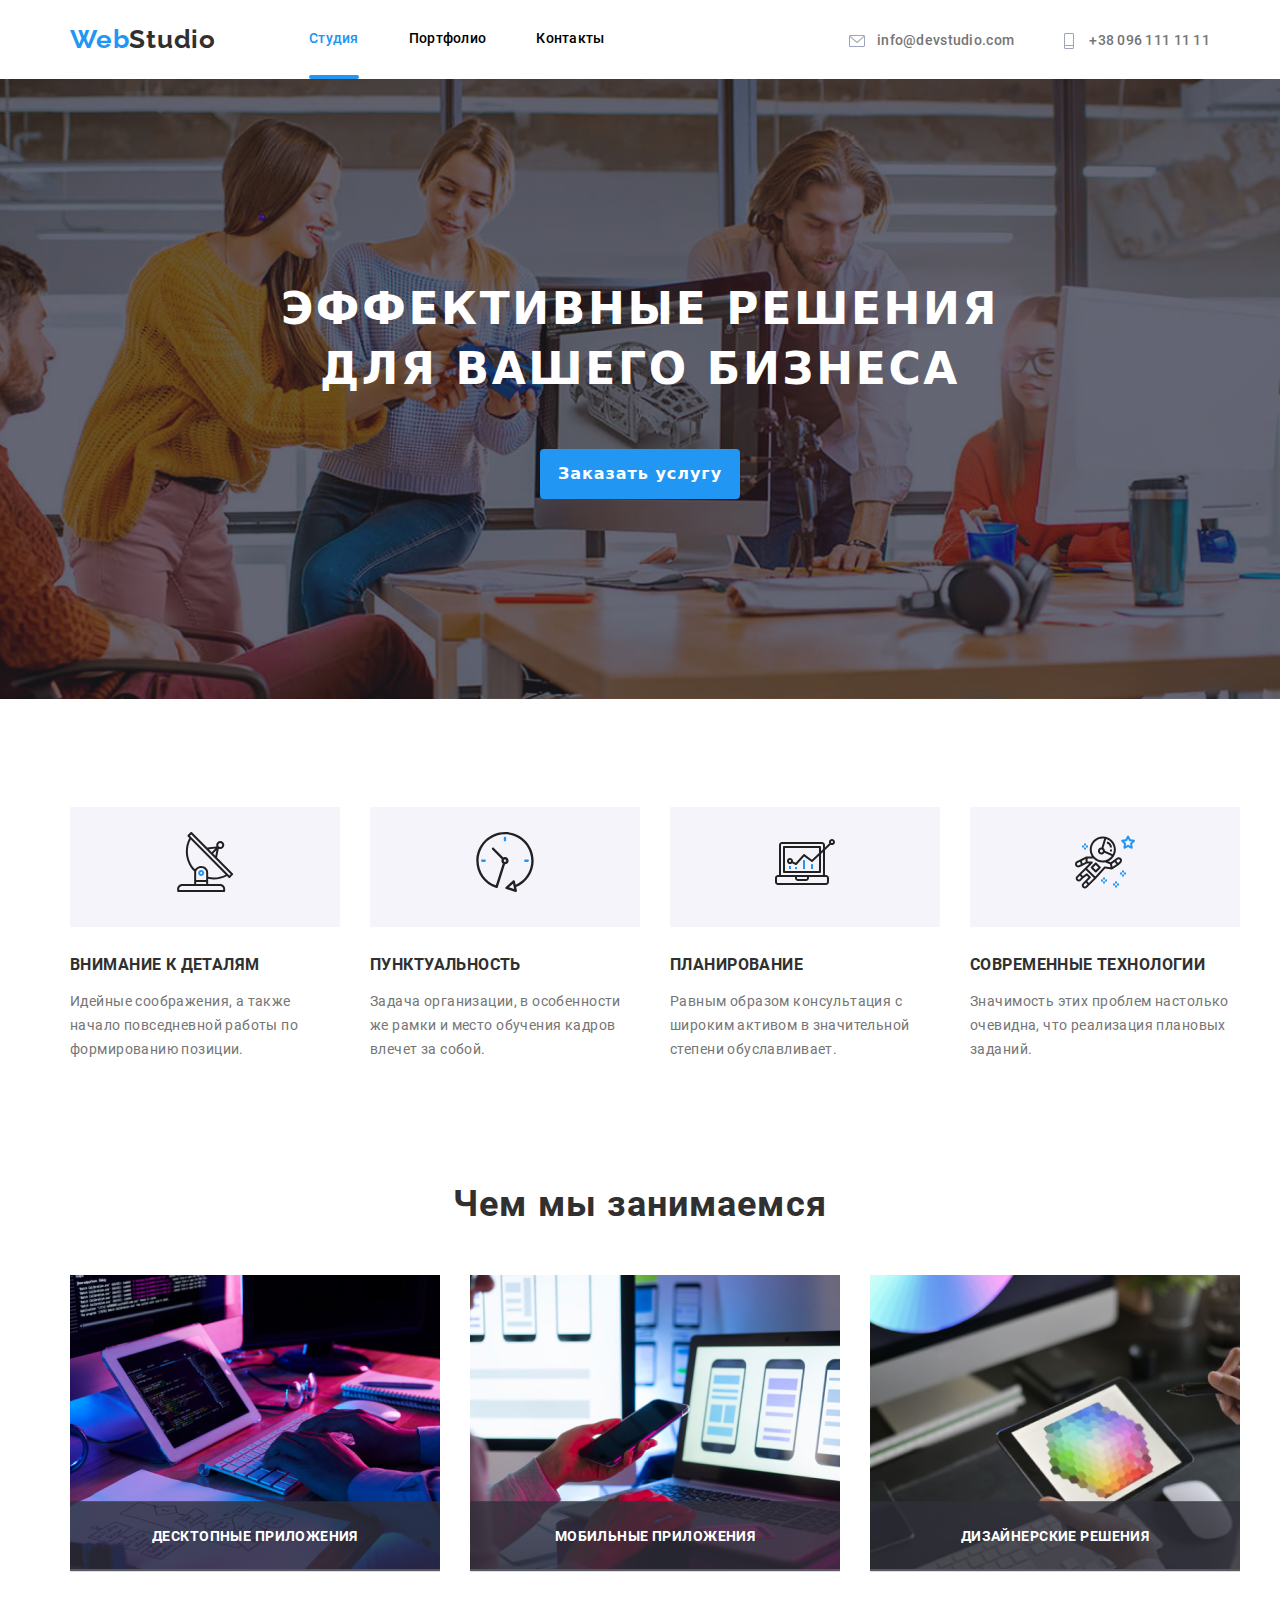
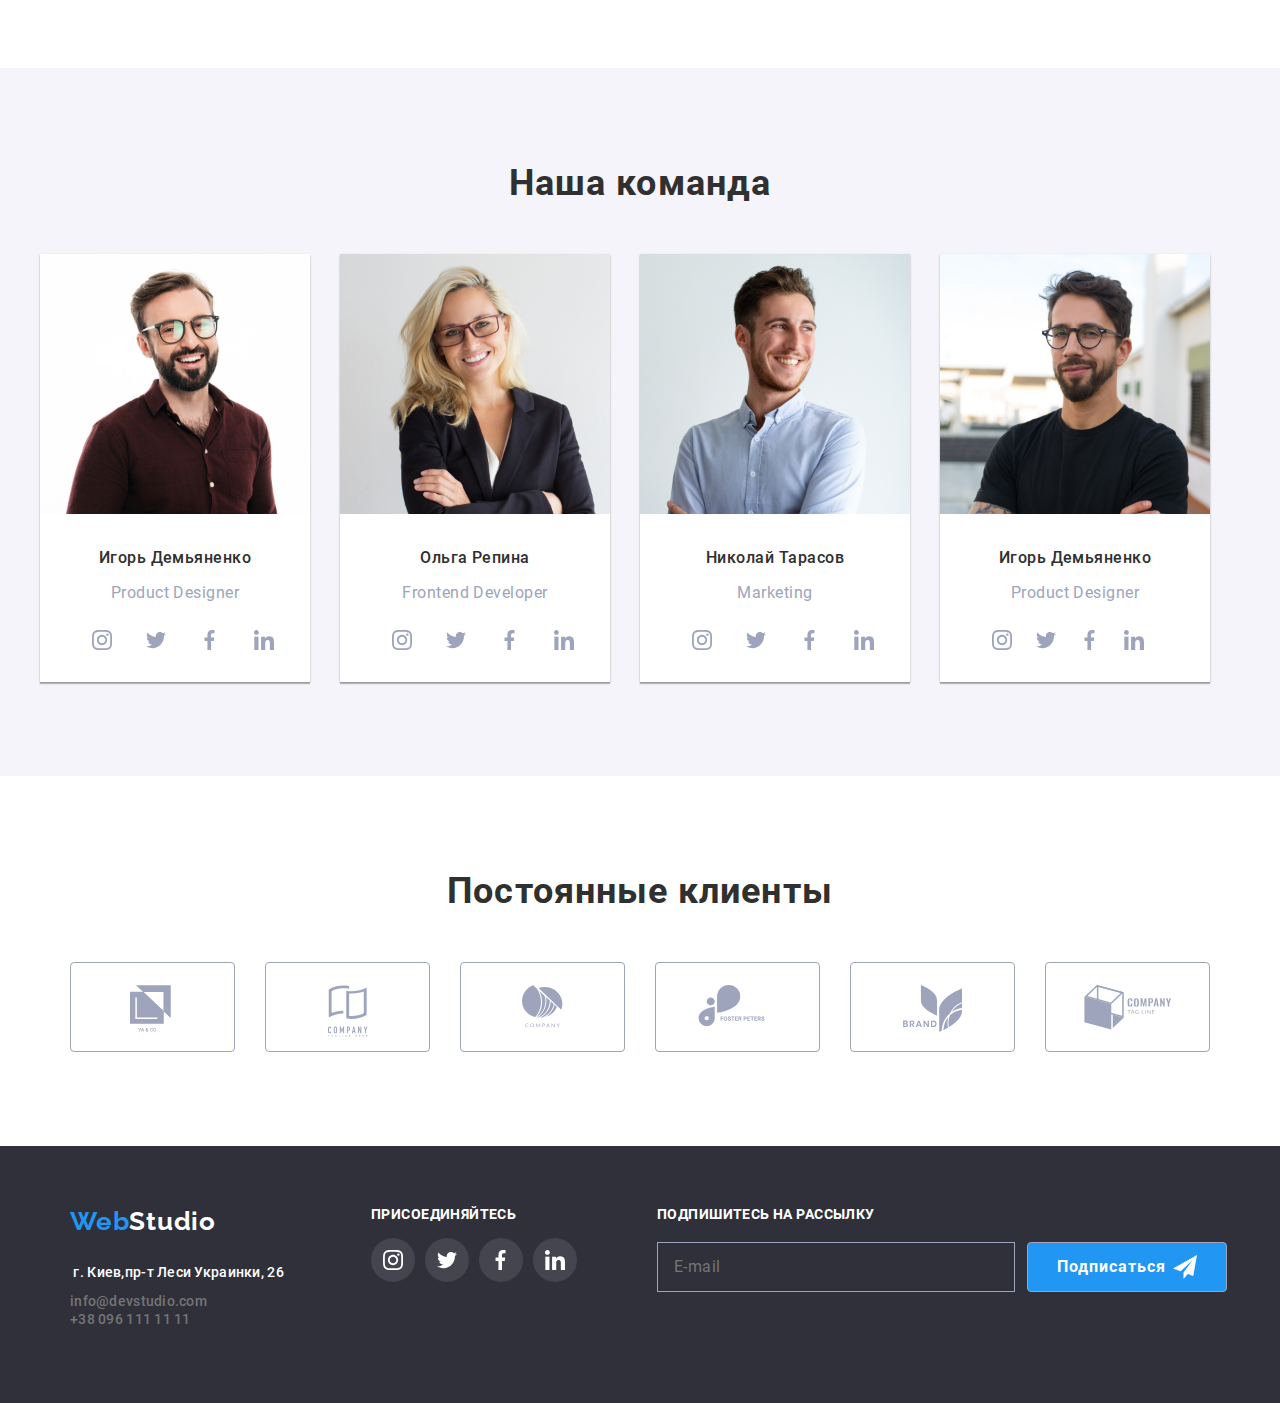
==== commit fd1aa3b9: "save" ====
--- a/index.html
+++ b/index.html
@@ -48,7 +48,7 @@
             <div class="modal">
                 <button class="modal-closed" data-modal-close>
                     <svg class="btn-closed">
-                        <use href="./img/icon/symbol-defs.svg#icon-close-black">
+                        <use href="./images/button/sprite.svg#close">
                         </use>
                     </svg>
                 </button>
@@ -58,21 +58,21 @@
                         <span class="title-imput">Имя</span>
                         <input class="inputs-form" type="text" name="name">
                         <svg width="18" height="18">
-                            <use href="./img/icon/symbol-defs.svg#persone-black-icon"></use>
+                            <use href="./images/modal/sprite.svg#name"></use>
                         </svg>
                     </label>
                     <label class="label-form">
                         <span class="title-imput">Телефон</span>
                         <input class="inputs-form" type="tel" name="tel">
                         <svg width="18" height="18">
-                            <use href="./img/icon/symbol-defs.svg#phone-black-icon"></use>
+                            <use href="./images/modal/sprite.svg#tel"></use>
                         </svg>
                     </label>
                     <label class="label-form">
                         <span class="title-imput">Почта</span>
                         <input class="inputs-form" type="email" name="email">
                         <svg width="18" height="18">
-                            <use href="./img/icon/symbol-defs.svg#email-black-icon"></use>
+                            <use href="./images/modal/sprite.svg#mail"></use>
                         </svg>
                     </label>
                     <label for="comment">
--- a/css/main.min.css
+++ b/css/main.min.css
@@ -1,2 +1,2 @@
-:root{--main-text-cl: rgba(255, 255, 255, 0.1);--accent-cl: #2196f3;--black: #303030;--gray: #9da4bb;--button: #ffffff;--background: #f5f4fa;--email: rgba(255, 255, 255, 0.6);--menu: #757575;--footer: #2f303a}@font-face{font-family:'Raleway';font-style:normal;font-weight:400;src:url("../fonts/raleway-v18-latin-regular.eot");src:local(""),url("../fonts/raleway-v18-latin-regular.eot?#iefix") format("embedded-opentype"),url("../fonts/raleway-v18-latin-regular.woff2") format("woff2"),url("../fonts/raleway-v18-latin-regular.woff") format("woff"),url("../fonts/raleway-v18-latin-regular.ttf") format("truetype"),url("../fonts/raleway-v18-latin-regular.svg#Raleway") format("svg")}@font-face{font-family:'Raleway';font-style:normal;font-weight:700;src:url("../fonts/raleway-v18-latin-700.eot");src:local(""),url("../fonts/raleway-v18-latin-700.eot?#iefix") format("embedded-opentype"),url("../fonts/raleway-v18-latin-700.woff2") format("woff2"),url("../fonts/raleway-v18-latin-700.woff") format("woff"),url("../fonts/raleway-v18-latin-700.ttf") format("truetype"),url("../fonts/raleway-v18-latin-700.svg#Raleway") format("svg")}@font-face{font-family:'Roboto';font-style:normal;font-weight:400;src:url("../fonts/roboto-v20-latin_cyrillic-regular.eot");src:local("Roboto"),local("Roboto-Regular"),url("../fonts/roboto-v20-latin_cyrillic-regular.eot?#iefix") format("embedded-opentype"),url("../fonts/roboto-v20-latin_cyrillic-regular.woff2") format("woff2"),url("../fonts/roboto-v20-latin_cyrillic-regular.woff") format("woff"),url("../fonts/roboto-v20-latin_cyrillic-regular.ttf") format("truetype"),url("../fonts/roboto-v20-latin_cyrillic-regular.svg#Roboto") format("svg")}@font-face{font-family:'Roboto';font-style:normal;font-weight:500;src:url("../fonts/roboto-v20-latin_cyrillic-500.eot");src:local("Roboto Medium"),local("Roboto-Medium"),url("../fonts/roboto-v20-latin_cyrillic-500.eot?#iefix") format("embedded-opentype"),url("../fonts/roboto-v20-latin_cyrillic-500.woff2") format("woff2"),url("../fonts/roboto-v20-latin_cyrillic-500.woff") format("woff"),url("../fonts/roboto-v20-latin_cyrillic-500.ttf") format("truetype"),url("../fonts/roboto-v20-latin_cyrillic-500.svg#Roboto") format("svg")}@font-face{font-family:'Roboto';font-style:normal;font-weight:700;src:url("../fonts/roboto-v20-latin_cyrillic-700.eot");src:local("Roboto Bold"),local("Roboto-Bold"),url("../fonts/roboto-v20-latin_cyrillic-700.eot?#iefix") format("embedded-opentype"),url("../fonts/roboto-v20-latin_cyrillic-700.woff2") format("woff2"),url("../fonts/roboto-v20-latin_cyrillic-700.woff") format("woff"),url("../fonts/roboto-v20-latin_cyrillic-700.ttf") format("truetype"),url("../fonts/roboto-v20-latin_cyrillic-700.svg#Roboto") format("svg")}h1,h2,h3{margin-top:0px}ul{list-style-type:none}a{text-decoration:none}.container{width:1170px;padding-left:15px;padding-right:15px;margin-left:auto;margin-right:auto}.menu{display:flex;padding:0px;margin:0px}.menu-logo{margin-left:93px}.menu-item:not(:last-child){margin-right:50px}.menu-item{margin-top:29px}.active-page{padding-bottom:0}.navigation{display:flex;align-items:center;margin-right:auto}.active-page::after{content:'';display:block;position:relative;margin-top:28px;width:100%;height:4px;background-color:var(--accent-cl);border-radius:2px}.active{font-family:Roboto;font-weight:500;font-size:14px;line-height:16px;letter-spacing:0.02em}.mail-tel-svg{transform:translate(-5px, 4px);fill:var(--gray);width:20px;height:16px}.mail{text-align:center}.menu-item:hover .mail-tel-svg,.menu-item:focus .mail-tel-svg{fill:var(--accent-cl)}.button-hero{text-align:center;font-family:Roboto;font-weight:700;font-size:16px;line-height:1, 87;letter-spacing:0.06em;color:var(--button);background-color:var(--accent-cl);border-radius:4px;height:50px;width:200px;margin-bottom:210px;margin-left:auto;margin-right:auto}.button-close{position:absolute;border:0px solid var(--button);top:8px;right:8px;width:-8px;background-color:var(--button)}.button-close-svg{display:flex;width:30px;height:30px;fill:var(--gray)}.button-submit{width:200px;height:50px;margin-top:10px;margin-bottom:42px;margin-left:auto;margin-right:auto;background-color:var(--accent-cl);font-family:Roboto;font-weight:bold;font-size:16px;line-height:30px;letter-spacing:0.06em;border-radius:4px;border:none;color:var(--button)}.button{font-family:Roboto;font-weight:500;border:1px solid var(--black);border-radius:4px;font-size:16px;line-height:1.62;text-align:center;letter-spacing:0.03em;color:var(--black)}.button:hover{color:var(--button);background:var(--accent-cl)}.button-item{display:flex;justify-content:center;margin-bottom:50px;margin-top:126px}.button-margin{margin-right:8px;border-color:#ffffff}.button-subscription{width:200px;height:50px;margin-top:96px;margin-left:12px;padding-left:29px;background-color:var(--accent-cl);font-family:Roboto;font-weight:bold;font-size:16px;line-height:30px;display:flex;align-items:center;text-align:center;letter-spacing:0.06em;color:var(--button);border:1px solid var(--gray);border-radius:4px}.button-subscription-svg{display:flex;width:24px;height:24px;fill:var(--button);margin-top:-37px;margin-left:158px;margin-right:28px}.block-test{display:flex}.social-icons{margin-top:16px;margin-bottom:30px;display:flex}.social-icons-item:not(:last-child){margin-right:10px}.social-icons-svg{width:20px;height:20px;fill:var(--gray)}.social-icons-link{display:flex;justify-content:center;align-items:center;width:44px;height:44px;background-color:var(--button);border-radius:50%}.social-icons-link:hover .social-icons-svg,.social-icons-link:focus .social-icons-svg{fill:var(--button)}.social-icons-link:hover,.social-icons-link:focus{background-color:var(--accent-cl)}.address-social-icons{display:flex;margin-left:70px;padding:0px}.address-social-icons-link{margin-right:10px}.address-social-icons-svg{width:20px;height:20px;fill:var(--button)}.address-social-icons-link{display:flex;justify-content:center;align-items:center;width:44px;height:44px;background-color:var(--main-text-cl);border-radius:50%}.address-social-icons-link:hover .address-social-icons-svg,.address-social-icons-link:focus .address-social-icons-svg{fill:var(--button)}.address-social-icons-link:hover{background-color:var(--accent-cl)}.modal-form{display:flex;flex-direction:column}.title-modal{font-weight:bold;font-size:20px;line-height:1.15;text-align:center;letter-spacing:0.03em;color:gold;margin-bottom:12px}.modal-form .label-form{position:relative}.title-imput{display:block;font-size:12px;line-height:1.17;letter-spacing:0.01em;color:goldenrod;margin-bottom:4px}.inputs-form{width:448px;height:40px;padding:11px 42px;border:1px solid rgba(33,33,33,0.2);border-radius:4px;margin-bottom:10px;outline:transparent;cursor:pointer;transition:border 250ms cubic-bezier(0.4, 0, 0.2, 1)}.label-form svg{position:absolute;top:29px;left:12px;transition:fill 250ms cubic-bezier(0.4, 0, 0.2, 1)}.comment{resize:none;width:448px;height:120px;padding:12px 16px;border:1px solid rgba(33,33,33,0.2);border-radius:4px;margin-bottom:20px;outline:transparent;cursor:pointer;transition:border 250ms cubic-bezier(0.4, 0, 0.2, 1)}.inputs-form:focus-within,.comment:focus-within{border:1px solid red}.inputs-form:focus-within ~ svg{fill:saddlebrown}.comment::placeholder{font-size:12px;line-height:1.17;letter-spacing:0.01em;color:rgba(117,117,117,0.5)}.agreement{display:flex;justify-content:center;margin-bottom:30px;font-size:14px;line-height:1.71;letter-spacing:0.03em;color:greenyellow}.check::before{display:inline-block;position:absolute;content:' ';width:16px;height:15px;left:-10px;bottom:4px}.check::before{background-image:url(../img/icon/checkbox-icon.svg);transition:fill 250ms cubic-bezier(0.4, 0, 0.2, 1),background-color 250ms cubic-bezier(0.4, 0, 0.2, 1),background-image 250ms cubic-bezier(0.4, 0, 0.2, 1)}.checkbox:checked+.check::before{background-color:hotpink;background-image:url(../img/icon/check.svg);border-radius:2px}.agreement span{display:block;align-items:center}.agreement label{position:relative;display:block;padding-left:12px}.agreement a{text-decoration-line:underline;color:gray}.modal-button{width:200px;height:50px;margin-right:auto;margin-left:auto;font-weight:bold;font-size:16px;line-height:1.87;border:none;border-radius:4px;color:hotpink;background-color:forestgreen;box-shadow:0px 4px 4px rgba(0,0,0,0.15);transition:background-color 250ms cubic-bezier(0.4, 0, 0.2, 1)}.modal-button:hover,.modal-button:focus{background-color:#188ce8;cursor:pointer}.header{background-color:var(--button)}.header-portfolio{background-color:var(--button);margin-bottom:132px;margin-top:24px}.header-container{display:flex;justify-content:flex-end}.mail-item{margin-right:50px}.logo{font-family:Raleway;font-weight:700;font-size:26px;line-height:1.19;letter-spacing:0.03em;color:var(--black)}.logo-web{font-family:Raleway;font-weight:700;font-size:26px;line-height:1.19;letter-spacing:0.03em;color:var(--accent-cl)}.link{color:inherit;font-family:Roboto;font-style:normal;font-weight:500;font-size:14px;line-height:16px;letter-spacing:0.02em}.link:hover,.link:focus{color:var(--accent-cl)}.active{color:var(--accent-cl)}.address-social{font-family:Roboto;font-style:normal;font-weight:bold;font-size:14px;line-height:16px;letter-spacing:0.03em;text-transform:uppercase;color:var(--button);margin-top:60px;margin-left:70px}.subscription{font-family:Roboto;font-style:normal;font-weight:bold;font-size:14px;line-height:16px;letter-spacing:0.03em;text-transform:uppercase;color:var(--button);margin-top:60px;margin-left:70px;margin-bottom:0px}.subscription-item{padding:0;width:358px;height:50px;margin-top:20px;margin-left:70px;font-family:Roboto;font-size:16px;line-height:20px;display:flex;align-items:center;letter-spacing:0.03em;background-color:var(--footer);color:var(--email);border:1px solid var(--gray)}.email-item{padding-left:16px}.footer-item{margin-top:90px}.footer{background-color:var(--footer)}.footer-logo{background-color:var(--button)}.footer .logo{color:var(--button);margin-top:60px;display:inline-block}.address-map{margin-top:20px;display:inline-block}.address{font-family:Roboto;font-size:14px;line-height:24px;letter-spacing:0.03em;width:231px;height:21px;padding:0px;margin-top:20px;color:var(--button)}.connection{padding:0px;margin-top:9px}.connection .tel{margin-bottom:60px;display:inline-block}.tel{font-family:Roboto;font-weight:500;font-size:14px;line-height:16px;letter-spacing:0.02em;color:var(--menu)}.tel:hover,.tel:focus{color:var(--accent-cl)}.mail{font-family:Roboto;font-weight:500;font-size:14px;line-height:16px;letter-spacing:0.02em;color:var(--menu)}.mail:hover{color:var(--accent-cl)}.container-hero{width:1200px;margin-left:auto;margin-right:auto;padding:200px 15px;text-align:center}.hero{max-width:1600px;margin:0 auto;background-color:tomato;background-image:linear-gradient(to right, rgba(47,48,58,0.4), rgba(47,48,58,0.4)),url(../img/hero-image.jpg);background-repeat:no-repeat;background-position:center;background-size:cover}.hero-description{margin-bottom:50px;font-weight:900;font-size:44px;line-height:1.36em;letter-spacing:0.06em;text-align:center;text-transform:uppercase;color:green}.hero-button{display:inline-block;cursor:pointer;height:50px;width:200px;border:0;border-radius:4px;padding:8px 16px;font-weight:700;font-size:16px;line-height:1.87em;letter-spacing:0.06em;background:turquoise;color:gray}.hero-button:hover,.hero-button:focus{background-color:#188ce8;cursor:pointer}.backdrop{position:fixed;top:0;left:0;width:100%;height:100%;background:rgba(0,0,0,0.2);opacity:1;transition:250ms cubic-bezier(0.4, 0, 0.2, 1);transition-property:all;z-index:10}.modal{position:absolute;padding:40px;border:1px;border-radius:4px;top:50%;left:50%;box-shadow:0px 1px 1px rgba(0,0,0,0.12),0px 4px 4px rgba(0,0,0,0.06),1px 4px 6px rgba(0,0,0,0.16);transform:translate(-50%, -50%);background-color:blue}.is-hidden{visibility:hidden;opacity:0;pointer-events:none}.modal-closed{position:absolute;top:8px;right:8px;padding:1px 6px;width:30px;height:30px;background-color:darkkhaki;border:1px solid rgba(0,0,0,0.1);border-radius:50%;cursor:pointer}.modal-closed:hover,.modal-closed:focus{fill:#188ce8;cursor:pointer}.btn-closed{position:absolute;width:18px;height:18px;top:50%;left:50%;transform:translate(-50%, -50%)}.list{padding-top:94px;padding-bottom:94px;font-family:Roboto;font-weight:bold;font-size:14px;line-height:16px;letter-spacing:0.03em;text-transform:uppercase;color:var(--black)}.list-content{display:flex;padding-left:0px}.list-item :not(:last-child){margin-right:30px;margin-bottom:10px;margin-right:30px}.text{margin-right:30px;font-family:Roboto;font-style:normal;font-weight:normal;font-size:14px;line-height:24px;letter-spacing:0.03em;color:var(--menu);text-transform:none}.text-item :not(:last-child){margin-right:30px}.vector-logo{display:flex;padding-left:0px}.vector-logo-item{background-color:var(--background);margin-right:30px;margin-bottom:30px;width:270px;height:120px}.vector-logo-svg{display:flex;margin-top:25px;margin-left:25px;width:70px;height:60px;fill:var(--gray);margin-left:auto;margin-right:auto}.job{background-color:var(--background)}.our{text-align:center}.section-work{display:block;justify-content:flex-end;align-items:center;font-family:Roboto;margin-bottom:50px;margin-left:auto;margin-right:auto;font-weight:700;font-size:36px;line-height:42px;text-align:center;letter-spacing:0.03em;color:var(--black)}.section-job{display:inline-block;justify-content:flex-end;align-items:center;font-family:Roboto;margin-top:94px;margin-bottom:50px;margin-left:auto;margin-right:auto;font-weight:700;font-size:36px;line-height:42px;text-align:center;letter-spacing:0.03em;color:var(--black)}.img-content{display:flex;margin-bottom:0px;padding-left:0px}.img-item{margin-right:30px;margin-bottom:94px}.img-img:not(:last-child){margin-right:30px}.team{display:flex;flex-wrap:wrap;margin-left:-30px;margin-top:-30px;width:1250px;padding-left:0px}.team-item{background:#ffffff;width:270px;height:428px;margin-top:30px;margin-right:30px;flex-basis:calc(100% / 4 -30px);margin-bottom:94px;box-shadow:0px 1px 3px rgba(0,0,0,0.12),0px 1px 1px rgba(0,0,0,0.14),0px 2px 1px rgba(0,0,0,0.2)}.our-team{margin-top:30px;font-family:Roboto;font-weight:500;font-size:16px;line-height:1.1875;letter-spacing:0.03em;color:var(--black);text-align:center}.position{margin-top:10px;margin-bottom:0px;font-family:Roboto;font-size:16px;line-height:1.1875;letter-spacing:0.03em;color:var(--gray);text-align:center}.clients{margin-top:94px;font-family:Roboto;font-style:normal;font-weight:bold;font-size:36px;line-height:42px;text-align:center;letter-spacing:0.03em;color:var(--black);margin-bottom:50px}.test{display:flex;justify-content:center;align-items:center;margin-bottom:94px}.clients-item{width:170px;height:90px;text-align:center;background-color:var(--button);border:1px solid var(--gray);box-sizing:border-box;border-radius:4px;list-style:none}.clients-item:not(:last-child){margin-right:30px}.clients-icons-svg{fill:var(--gray);width:40px;height:52px;margin-top:22px;margin-bottom:22px}.logo1{width:45px;height:50px}.logo2{width:40px;height:52px}.logo3{width:41px;height:43px}.logo4{width:80px;height:42px}.logo5{width:59px;height:47px}.logo6{width:88px;height:45px}.clients-item:hover .clients-icons-svg,.clients-item:focus .clients-icons-svg{fill:var(--accent-cl)}.clients-item:hover,.clients-item:focus{border-color:var(--accent-cl)}.section-title{font-family:Roboto;font-weight:700;font-size:18px;line-height:2;letter-spacing:0.06em;color:var(--black);margin-left:24px;margin-top:20px;margin-bottom:4px}.section-title-p{font-family:Roboto;font-size:16px;line-height:1.875;letter-spacing:0.03em;color:var(--gray);margin-left:24px;margin-bottom:20px;margin-top:0px;padding-bottom:20px}.tabl{width:1200px;display:flex;flex-wrap:wrap;margin-left:-30px;margin-top:-30px;padding:0px}.overlay{position:relative;width:100%;overflow:hidden}.overlay .text-overlay{position:absolute;padding:63px 24px;bottom:0;bottom:13px;left:0;width:100%;height:100%;transform:translatey(115%);transition:transform 250ms cubic-bezier(0.4, 0, 0.2, 1);font-family:Roboto;font-weight:400;font-size:18px;line-height:28px;letter-spacing:0.03em;color:var(--button);text-align:left;background-color:rgba(33,150,243,0.9);text-decoration:none}.overlay-studio{position:relative}.text-studio{position:absolute;transform:translatey(-124%);font-family:Roboto;font-weight:bold;font-size:14px;line-height:16px;text-align:center;letter-spacing:0.03em;text-transform:uppercase;color:var(--button);text-align:center;padding:27px 27px;margin-bottom:0px;width:370px;height:70px;background-color:rgba(47,48,58,0.8)}.tabl-item:hover .text-overlay{transform:translatey(10%)}.tabl-item{display:block;width:370px;height:auto;margin-left:30px;margin-top:30px;flex-basis:calc(100% / 9 - 30px);background:#ffffff;border:1px solid #eeeeee;box-sizing:border-box}.tabl-item:hover{box-shadow:0px 1px 1px rgba(0,0,0,0.12),0px 4px 4px rgba(0,0,0,0.06),1px 4px 6px rgba(0,0,0,0.16)}
+:root{--main-text-cl: rgba(255, 255, 255, 0.1);--accent-cl: #2196f3;--black: #303030;--gray: #9da4bb;--button: #ffffff;--background: #f5f4fa;--email: rgba(255, 255, 255, 0.6);--menu: #757575;--footer: #2f303a}@font-face{font-family:'Raleway';font-style:normal;font-weight:400;src:url("../fonts/raleway-v18-latin-regular.eot");src:local(""),url("../fonts/raleway-v18-latin-regular.eot?#iefix") format("embedded-opentype"),url("../fonts/raleway-v18-latin-regular.woff2") format("woff2"),url("../fonts/raleway-v18-latin-regular.woff") format("woff"),url("../fonts/raleway-v18-latin-regular.ttf") format("truetype"),url("../fonts/raleway-v18-latin-regular.svg#Raleway") format("svg")}@font-face{font-family:'Raleway';font-style:normal;font-weight:700;src:url("../fonts/raleway-v18-latin-700.eot");src:local(""),url("../fonts/raleway-v18-latin-700.eot?#iefix") format("embedded-opentype"),url("../fonts/raleway-v18-latin-700.woff2") format("woff2"),url("../fonts/raleway-v18-latin-700.woff") format("woff"),url("../fonts/raleway-v18-latin-700.ttf") format("truetype"),url("../fonts/raleway-v18-latin-700.svg#Raleway") format("svg")}@font-face{font-family:'Roboto';font-style:normal;font-weight:400;src:url("../fonts/roboto-v20-latin_cyrillic-regular.eot");src:local("Roboto"),local("Roboto-Regular"),url("../fonts/roboto-v20-latin_cyrillic-regular.eot?#iefix") format("embedded-opentype"),url("../fonts/roboto-v20-latin_cyrillic-regular.woff2") format("woff2"),url("../fonts/roboto-v20-latin_cyrillic-regular.woff") format("woff"),url("../fonts/roboto-v20-latin_cyrillic-regular.ttf") format("truetype"),url("../fonts/roboto-v20-latin_cyrillic-regular.svg#Roboto") format("svg")}@font-face{font-family:'Roboto';font-style:normal;font-weight:500;src:url("../fonts/roboto-v20-latin_cyrillic-500.eot");src:local("Roboto Medium"),local("Roboto-Medium"),url("../fonts/roboto-v20-latin_cyrillic-500.eot?#iefix") format("embedded-opentype"),url("../fonts/roboto-v20-latin_cyrillic-500.woff2") format("woff2"),url("../fonts/roboto-v20-latin_cyrillic-500.woff") format("woff"),url("../fonts/roboto-v20-latin_cyrillic-500.ttf") format("truetype"),url("../fonts/roboto-v20-latin_cyrillic-500.svg#Roboto") format("svg")}@font-face{font-family:'Roboto';font-style:normal;font-weight:700;src:url("../fonts/roboto-v20-latin_cyrillic-700.eot");src:local("Roboto Bold"),local("Roboto-Bold"),url("../fonts/roboto-v20-latin_cyrillic-700.eot?#iefix") format("embedded-opentype"),url("../fonts/roboto-v20-latin_cyrillic-700.woff2") format("woff2"),url("../fonts/roboto-v20-latin_cyrillic-700.woff") format("woff"),url("../fonts/roboto-v20-latin_cyrillic-700.ttf") format("truetype"),url("../fonts/roboto-v20-latin_cyrillic-700.svg#Roboto") format("svg")}h1,h2,h3{margin-top:0px}ul{list-style-type:none}a{text-decoration:none}.container{width:1170px;padding-left:15px;padding-right:15px;margin-left:auto;margin-right:auto}.menu{display:flex;padding:0px;margin:0px}.menu-logo{margin-left:93px}.menu-item:not(:last-child){margin-right:50px}.menu-item{margin-top:29px}.active-page{padding-bottom:0}.navigation{display:flex;align-items:center;margin-right:auto}.active-page::after{content:'';display:block;position:relative;margin-top:28px;width:100%;height:4px;background-color:var(--accent-cl);border-radius:2px}.active{font-family:Roboto;font-weight:500;font-size:14px;line-height:16px;letter-spacing:0.02em}.mail-tel-svg{transform:translate(-5px, 4px);fill:var(--gray);width:20px;height:16px}.mail{text-align:center}.menu-item:hover .mail-tel-svg,.menu-item:focus .mail-tel-svg{fill:var(--accent-cl)}.button-hero{text-align:center;font-family:Roboto;font-weight:700;font-size:16px;line-height:1, 87;letter-spacing:0.06em;color:var(--button);background-color:var(--accent-cl);border-radius:4px;height:50px;width:200px;margin-bottom:210px;margin-left:auto;margin-right:auto}.button-close{position:absolute;border:0px solid var(--button);top:8px;right:8px;width:-8px;background-color:var(--button)}.button-close-svg{display:flex;width:30px;height:30px;fill:var(--gray)}.button-submit{width:200px;height:50px;margin-top:10px;margin-bottom:42px;margin-left:auto;margin-right:auto;background-color:var(--accent-cl);font-family:Roboto;font-weight:bold;font-size:16px;line-height:30px;letter-spacing:0.06em;border-radius:4px;border:none;color:var(--button)}.button{font-family:Roboto;font-weight:500;border:1px solid var(--black);border-radius:4px;font-size:16px;line-height:1.62;text-align:center;letter-spacing:0.03em;color:var(--black)}.button:hover{color:var(--button);background:var(--accent-cl)}.button-item{display:flex;justify-content:center;margin-bottom:50px;margin-top:126px}.button-margin{margin-right:8px;border-color:#ffffff}.button-subscription{width:200px;height:50px;margin-top:96px;margin-left:12px;padding-left:29px;background-color:var(--accent-cl);font-family:Roboto;font-weight:bold;font-size:16px;line-height:30px;display:flex;align-items:center;text-align:center;letter-spacing:0.06em;color:var(--button);border:1px solid var(--gray);border-radius:4px}.button-subscription-svg{display:flex;width:24px;height:24px;fill:var(--button);margin-top:-37px;margin-left:158px;margin-right:28px}.block-test{display:flex}.social-icons{margin-top:16px;margin-bottom:30px;display:flex}.social-icons-item:not(:last-child){margin-right:10px}.social-icons-svg{width:20px;height:20px;fill:var(--gray)}.social-icons-link{display:flex;justify-content:center;align-items:center;width:44px;height:44px;background-color:var(--button);border-radius:50%}.social-icons-link:hover .social-icons-svg,.social-icons-link:focus .social-icons-svg{fill:var(--button)}.social-icons-link:hover,.social-icons-link:focus{background-color:var(--accent-cl)}.address-social-icons{display:flex;margin-left:70px;padding:0px}.address-social-icons-link{margin-right:10px}.address-social-icons-svg{width:20px;height:20px;fill:var(--button)}.address-social-icons-link{display:flex;justify-content:center;align-items:center;width:44px;height:44px;background-color:var(--main-text-cl);border-radius:50%}.address-social-icons-link:hover .address-social-icons-svg,.address-social-icons-link:focus .address-social-icons-svg{fill:var(--button)}.address-social-icons-link:hover{background-color:var(--accent-cl)}.modal-form{display:flex;flex-direction:column}.title-modal{font-weight:bold;font-size:20px;line-height:1.15;text-align:center;letter-spacing:0.03em;color:gold;margin-bottom:12px}.modal-form .label-form{position:relative}.title-imput{display:block;font-size:12px;line-height:1.17;letter-spacing:0.01em;color:goldenrod;margin-bottom:4px}.inputs-form{width:448px;height:40px;padding:11px 42px;border:1px solid rgba(33,33,33,0.2);border-radius:4px;margin-bottom:10px;outline:transparent;cursor:pointer;transition:border 250ms cubic-bezier(0.4, 0, 0.2, 1)}.label-form svg{position:absolute;top:29px;left:12px;transition:fill 250ms cubic-bezier(0.4, 0, 0.2, 1)}.comment{resize:none;width:448px;height:120px;padding:12px 16px;border:1px solid rgba(33,33,33,0.2);border-radius:4px;margin-bottom:20px;outline:transparent;cursor:pointer;transition:border 250ms cubic-bezier(0.4, 0, 0.2, 1)}.inputs-form:focus-within,.comment:focus-within{border:1px solid red}.inputs-form:focus-within ~ svg{fill:saddlebrown}.comment::placeholder{font-size:12px;line-height:1.17;letter-spacing:0.01em;color:rgba(117,117,117,0.5)}.agreement{display:flex;justify-content:center;margin-bottom:30px;font-size:14px;line-height:1.71;letter-spacing:0.03em;color:greenyellow}.check::before{display:inline-block;position:absolute;content:' ';width:16px;height:15px;left:-10px;bottom:4px}.check::before{background-image:url(../img/icon/checkbox-icon.svg);transition:fill 250ms cubic-bezier(0.4, 0, 0.2, 1),background-color 250ms cubic-bezier(0.4, 0, 0.2, 1),background-image 250ms cubic-bezier(0.4, 0, 0.2, 1)}.checkbox:checked+.check::before{background-color:hotpink;background-image:url(../img/icon/check.svg);border-radius:2px}.agreement span{display:block;align-items:center}.agreement label{position:relative;display:block;padding-left:12px}.agreement a{text-decoration-line:underline;color:var(--accent-cl)}.modal-button{width:200px;height:50px;margin-right:auto;margin-left:auto;font-weight:bold;font-size:16px;line-height:1.87;border:none;border-radius:4px;color:var(--button);background-color:var(--accent-cl);box-shadow:0px 4px 4px rgba(0,0,0,0.15);transition:background-color 250ms cubic-bezier(0.4, 0, 0.2, 1)}.modal-button:hover,.modal-button:focus{background-color:#188ce8;cursor:pointer}.header{background-color:var(--button)}.header-portfolio{background-color:var(--button);margin-bottom:132px;margin-top:24px}.header-container{display:flex;justify-content:flex-end}.mail-item{margin-right:50px}.logo{font-family:Raleway;font-weight:700;font-size:26px;line-height:1.19;letter-spacing:0.03em;color:var(--black)}.logo-web{font-family:Raleway;font-weight:700;font-size:26px;line-height:1.19;letter-spacing:0.03em;color:var(--accent-cl)}.link{color:inherit;font-family:Roboto;font-style:normal;font-weight:500;font-size:14px;line-height:16px;letter-spacing:0.02em}.link:hover,.link:focus{color:var(--accent-cl)}.active{color:var(--accent-cl)}.address-social{font-family:Roboto;font-style:normal;font-weight:bold;font-size:14px;line-height:16px;letter-spacing:0.03em;text-transform:uppercase;color:var(--button);margin-top:60px;margin-left:70px}.subscription{font-family:Roboto;font-style:normal;font-weight:bold;font-size:14px;line-height:16px;letter-spacing:0.03em;text-transform:uppercase;color:var(--button);margin-top:60px;margin-left:70px;margin-bottom:0px}.subscription-item{padding:0;width:358px;height:50px;margin-top:20px;margin-left:70px;font-family:Roboto;font-size:16px;line-height:20px;display:flex;align-items:center;letter-spacing:0.03em;background-color:var(--footer);color:var(--email);border:1px solid var(--gray)}.email-item{padding-left:16px}.footer-item{margin-top:90px}.footer{background-color:var(--footer)}.footer-logo{background-color:var(--button)}.footer .logo{color:var(--button);margin-top:60px;display:inline-block}.address-map{margin-top:20px;display:inline-block}.address{font-family:Roboto;font-size:14px;line-height:24px;letter-spacing:0.03em;width:231px;height:21px;padding:0px;margin-top:20px;color:var(--button)}.connection{padding:0px;margin-top:9px}.connection .tel{margin-bottom:60px;display:inline-block}.tel{font-family:Roboto;font-weight:500;font-size:14px;line-height:16px;letter-spacing:0.02em;color:var(--menu)}.tel:hover,.tel:focus{color:var(--accent-cl)}.mail{font-family:Roboto;font-weight:500;font-size:14px;line-height:16px;letter-spacing:0.02em;color:var(--menu)}.mail:hover{color:var(--accent-cl)}.container-hero{width:1200px;margin-left:auto;margin-right:auto;padding:200px 15px;text-align:center}.hero{max-width:1600px;margin:0 auto;background-color:tomato;background-image:linear-gradient(to right, rgba(47,48,58,0.4), rgba(47,48,58,0.4)),url(../images/hero.jpg);background-repeat:no-repeat;background-position:center;background-size:cover}.hero-description{margin-bottom:50px;font-weight:900;font-size:44px;line-height:1.36em;letter-spacing:0.06em;text-align:center;text-transform:uppercase;color:var(--button)}.hero-button{display:inline-block;cursor:pointer;height:50px;width:200px;border:0;border-radius:4px;padding:8px 16px;font-weight:700;font-size:16px;line-height:1.87em;letter-spacing:0.06em;background:var(--accent-cl);color:var(--button)}.hero-button:hover,.hero-button:focus{background-color:#188ce8;cursor:pointer}.backdrop{position:fixed;top:0;left:0;width:100%;height:100%;background:rgba(0,0,0,0.2);opacity:1;transition:250ms cubic-bezier(0.4, 0, 0.2, 1);transition-property:all;z-index:10}.modal{position:absolute;padding:40px;border:1px;border-radius:4px;top:50%;left:50%;box-shadow:0px 1px 1px rgba(0,0,0,0.12),0px 4px 4px rgba(0,0,0,0.06),1px 4px 6px rgba(0,0,0,0.16);transform:translate(-50%, -50%);background-color:var(--button)}.is-hidden{visibility:hidden;opacity:0;pointer-events:none}.modal-closed{position:absolute;top:8px;right:8px;padding:1px 6px;width:30px;height:30px;background-color:darkkhaki;border:1px solid rgba(0,0,0,0.1);border-radius:50%;cursor:pointer}.modal-closed:hover,.modal-closed:focus{fill:#188ce8;cursor:pointer}.btn-closed{position:absolute;width:18px;height:18px;top:50%;left:50%;transform:translate(-50%, -50%)}.list{padding-top:94px;padding-bottom:94px;font-family:Roboto;font-weight:bold;font-size:14px;line-height:16px;letter-spacing:0.03em;text-transform:uppercase;color:var(--black)}.list-content{display:flex;padding-left:0px}.list-item :not(:last-child){margin-right:30px;margin-bottom:10px;margin-right:30px}.text{margin-right:30px;font-family:Roboto;font-style:normal;font-weight:normal;font-size:14px;line-height:24px;letter-spacing:0.03em;color:var(--menu);text-transform:none}.text-item :not(:last-child){margin-right:30px}.vector-logo{display:flex;padding-left:0px}.vector-logo-item{background-color:var(--background);margin-right:30px;margin-bottom:30px;width:270px;height:120px}.vector-logo-svg{display:flex;margin-top:25px;margin-left:25px;width:70px;height:60px;fill:var(--gray);margin-left:auto;margin-right:auto}.job{background-color:var(--background)}.our{text-align:center}.section-work{display:block;justify-content:flex-end;align-items:center;font-family:Roboto;margin-bottom:50px;margin-left:auto;margin-right:auto;font-weight:700;font-size:36px;line-height:42px;text-align:center;letter-spacing:0.03em;color:var(--black)}.section-job{display:inline-block;justify-content:flex-end;align-items:center;font-family:Roboto;margin-top:94px;margin-bottom:50px;margin-left:auto;margin-right:auto;font-weight:700;font-size:36px;line-height:42px;text-align:center;letter-spacing:0.03em;color:var(--black)}.img-content{display:flex;margin-bottom:0px;padding-left:0px}.img-item{margin-right:30px;margin-bottom:94px}.img-img:not(:last-child){margin-right:30px}.team{display:flex;flex-wrap:wrap;margin-left:-30px;margin-top:-30px;width:1250px;padding-left:0px}.team-item{background:#ffffff;width:270px;height:428px;margin-top:30px;margin-right:30px;flex-basis:calc(100% / 4 -30px);margin-bottom:94px;box-shadow:0px 1px 3px rgba(0,0,0,0.12),0px 1px 1px rgba(0,0,0,0.14),0px 2px 1px rgba(0,0,0,0.2)}.our-team{margin-top:30px;font-family:Roboto;font-weight:500;font-size:16px;line-height:1.1875;letter-spacing:0.03em;color:var(--black);text-align:center}.position{margin-top:10px;margin-bottom:0px;font-family:Roboto;font-size:16px;line-height:1.1875;letter-spacing:0.03em;color:var(--gray);text-align:center}.clients{margin-top:94px;font-family:Roboto;font-style:normal;font-weight:bold;font-size:36px;line-height:42px;text-align:center;letter-spacing:0.03em;color:var(--black);margin-bottom:50px}.test{display:flex;justify-content:center;align-items:center;margin-bottom:94px}.clients-item{width:170px;height:90px;text-align:center;background-color:var(--button);border:1px solid var(--gray);box-sizing:border-box;border-radius:4px;list-style:none}.clients-item:not(:last-child){margin-right:30px}.clients-icons-svg{fill:var(--gray);width:40px;height:52px;margin-top:22px;margin-bottom:22px}.logo1{width:45px;height:50px}.logo2{width:40px;height:52px}.logo3{width:41px;height:43px}.logo4{width:80px;height:42px}.logo5{width:59px;height:47px}.logo6{width:88px;height:45px}.clients-item:hover .clients-icons-svg,.clients-item:focus .clients-icons-svg{fill:var(--accent-cl)}.clients-item:hover,.clients-item:focus{border-color:var(--accent-cl)}.section-title{font-family:Roboto;font-weight:700;font-size:18px;line-height:2;letter-spacing:0.06em;color:var(--black);margin-left:24px;margin-top:20px;margin-bottom:4px}.section-title-p{font-family:Roboto;font-size:16px;line-height:1.875;letter-spacing:0.03em;color:var(--gray);margin-left:24px;margin-bottom:20px;margin-top:0px;padding-bottom:20px}.tabl{width:1200px;display:flex;flex-wrap:wrap;margin-left:-30px;margin-top:-30px;padding:0px}.overlay{position:relative;width:100%;overflow:hidden}.overlay .text-overlay{position:absolute;padding:63px 24px;bottom:0;bottom:13px;left:0;width:100%;height:100%;transform:translatey(115%);transition:transform 250ms cubic-bezier(0.4, 0, 0.2, 1);font-family:Roboto;font-weight:400;font-size:18px;line-height:28px;letter-spacing:0.03em;color:var(--button);text-align:left;background-color:rgba(33,150,243,0.9);text-decoration:none}.overlay-studio{position:relative}.text-studio{position:absolute;transform:translatey(-124%);font-family:Roboto;font-weight:bold;font-size:14px;line-height:16px;text-align:center;letter-spacing:0.03em;text-transform:uppercase;color:var(--button);text-align:center;padding:27px 27px;margin-bottom:0px;width:370px;height:70px;background-color:rgba(47,48,58,0.8)}.tabl-item:hover .text-overlay{transform:translatey(10%)}.tabl-item{display:block;width:370px;height:auto;margin-left:30px;margin-top:30px;flex-basis:calc(100% / 9 - 30px);background:#ffffff;border:1px solid #eeeeee;box-sizing:border-box}.tabl-item:hover{box-shadow:0px 1px 1px rgba(0,0,0,0.12),0px 4px 4px rgba(0,0,0,0.06),1px 4px 6px rgba(0,0,0,0.16)}
 /*# sourceMappingURL=main.min.css.map */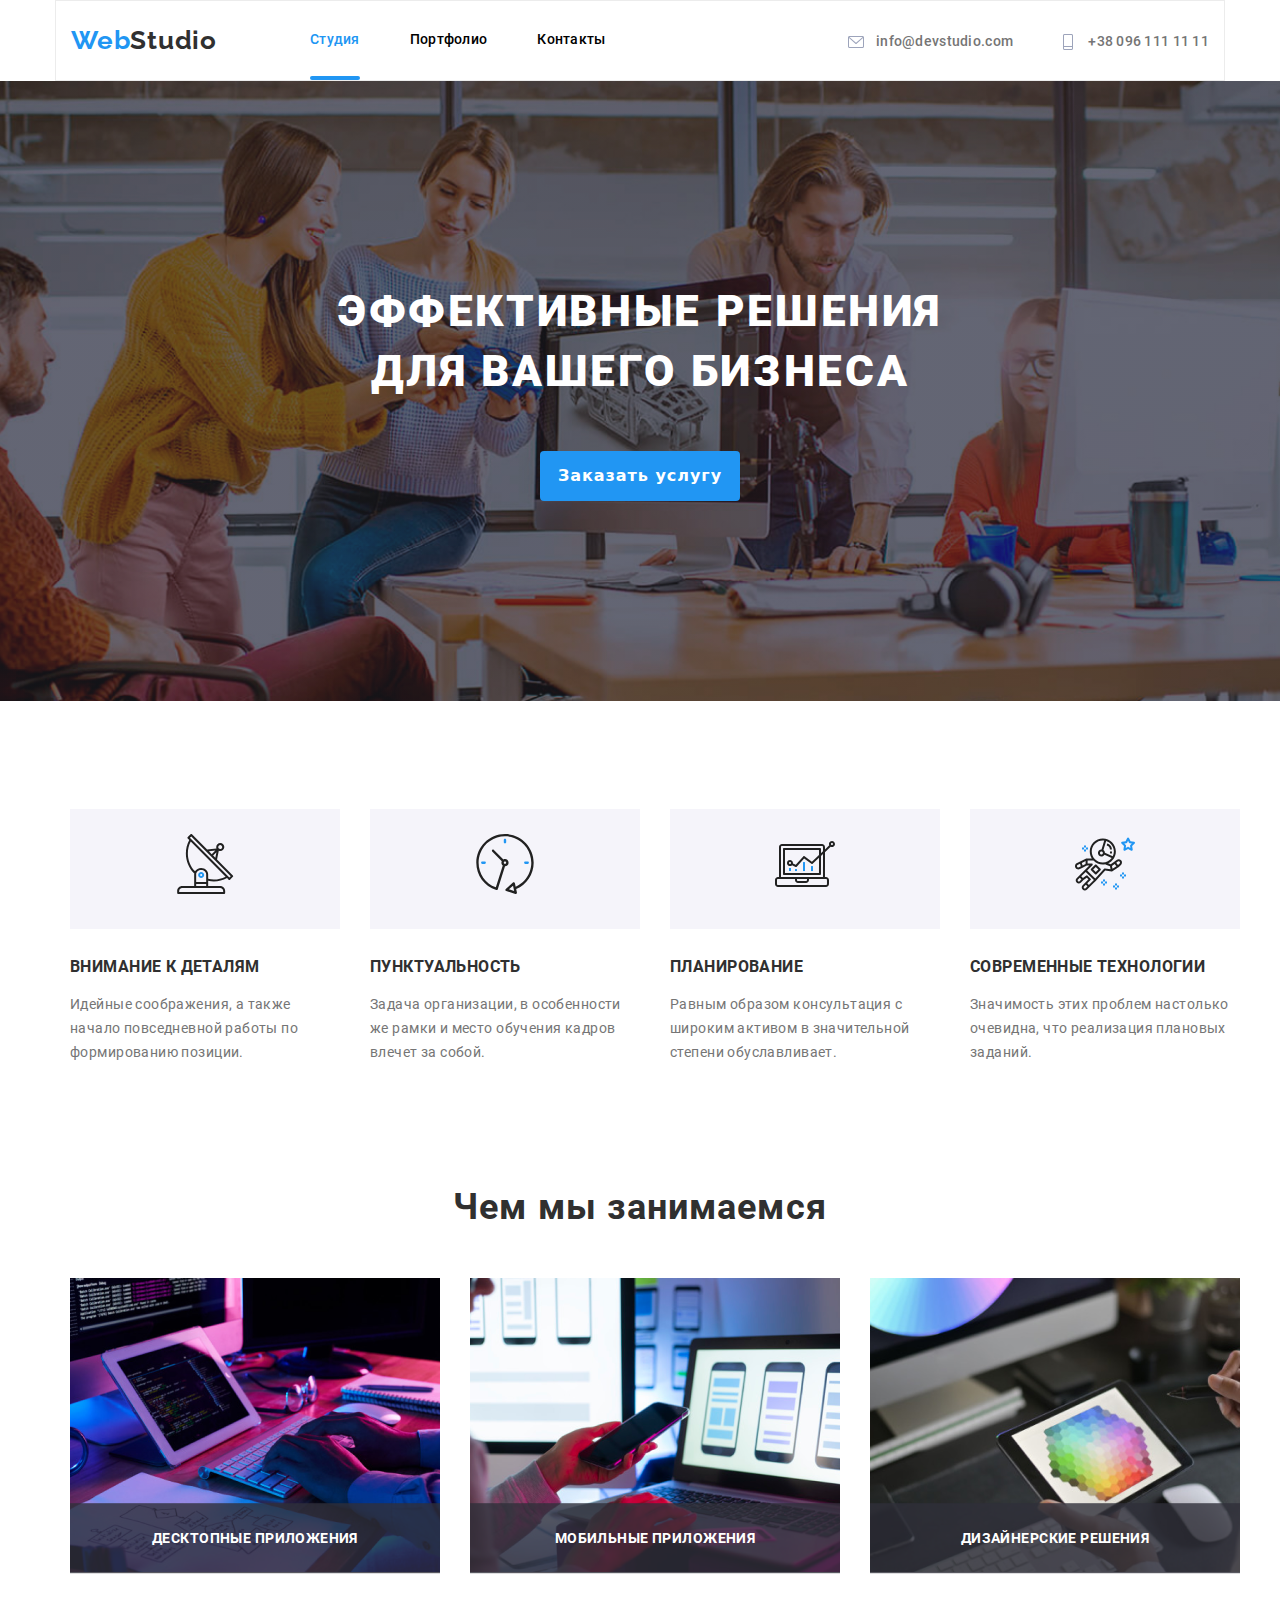
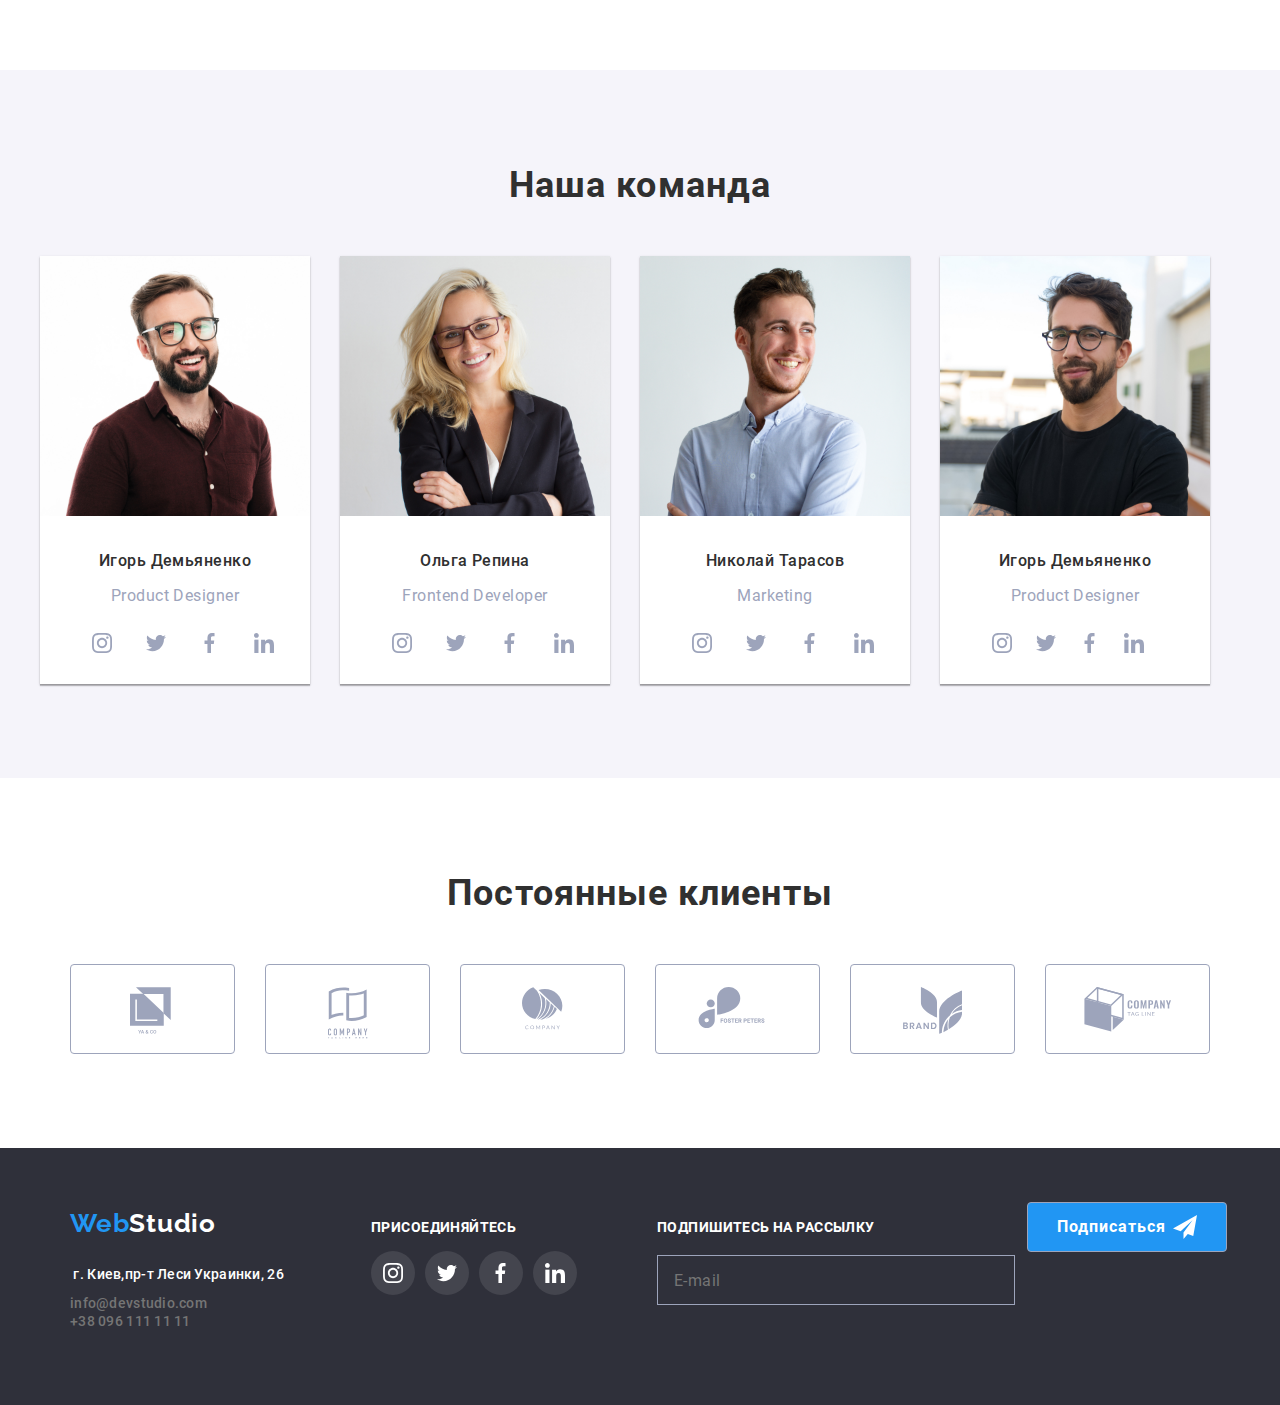
==== commit e9286940: "save" ====
--- a/index.html
+++ b/index.html
@@ -361,28 +361,23 @@
 
     </main>
     <footer class="footer ">
-        <div class="block-test container">
-        <div class="block">
-        <a class="logo" href="index.html"><span class="logo-web ">Web</span>Studio</a>
-        
-            <ul class="address" >
-                <li>
-                
-                    <a class="map address-map link" href="https://goo.gl/maps/XinnHZAmT8YxiQ3q6" target="_blank" rel="noopener noreferer" ></a>
-                    <a href="https://goo.gl/maps/XinnHZAmT8YxiQ3q6" target="_blank" rel="noopener noreferer" class="link" >г. Киев,пр-т Леси Украинки, 26</a>
-                        
-                </li>
-            </ul>
-            <ul class="connection">
-                <li><a href="mailto:info@devstudio.com" class="mail" >info@devstudio.com</a></li>
-                <li><a href="tel:+380961111111" class="tel" >+38 096 111 11 11</a></li>
-            </ul>
-        </div>
-                <div class="address-content block">
+ <div class="block-test container">
+                   <div class="block">
+                         <a class="logo" href="index.html"><span class="logo-web ">Web</span>Studio</a>
+                    <ul class="address" >
+                          <li>
+                            <a class="map address-map link" href="https://goo.gl/maps/XinnHZAmT8YxiQ3q6" target="_blank" rel="noopener noreferer" ></a>
+                            <a href="https://goo.gl/maps/XinnHZAmT8YxiQ3q6" target="_blank" rel="noopener noreferer" class="link" >г. Киев,пр-т Леси Украинки, 26</a>
+                          </li>
+                    </ul>
+                     <ul class="connection">
+                        <li><a href="mailto:info@devstudio.com" class="mail" >info@devstudio.com</a></li>
+                     <li><a href="tel:+380961111111" class="tel" >+38 096 111 11 11</a></li>
+                     </ul>
+                    </div>
+                 <div class="address-content block">
                     <h3 class="address-social">присоединяйтесь</h3>
-                
-                
-                    <ul class="address-social-icons">
+                   <ul class="address-social-icons">
                         <li><a class="address-social-icons-link" href="https://www.instagram.com/" target="_blank" rel="noopener noreferer"
                                 aria-label="Instagram">
                                 <svg class="address-social-icons-svg">
@@ -408,17 +403,17 @@
                                 </svg>
                             </a></li>
                     </ul>
-                </div>
-                <div>
+        </div>
+            <div>
                     <h3 class="subscription">Подпишитесь на рассылку</h3>
                     <div class="form-subscription">
              <form action="">
                     <label for="email"></label>
                     <input class="subscription-item email-item" type="email" name="email" id="email" placeholder="E-mail">
-                    </div>
+             </div>
                  </div>
                 <div>
-                    <button class="button-subscription" type="submit">Подписаться</button>
+                    <button class="button-subscription " type="submit">Подписаться</button>
                     <svg class="button-subscription-svg">
                         <use href="./images/iconsend/sprite.svg#iconsend"></use>
                     </svg>
--- a/css/main.min.css
+++ b/css/main.min.css
@@ -1,2 +1,2 @@
-:root{--main-text-cl: rgba(255, 255, 255, 0.1);--accent-cl: #2196f3;--black: #303030;--gray: #9da4bb;--button: #ffffff;--background: #f5f4fa;--email: rgba(255, 255, 255, 0.6);--menu: #757575;--footer: #2f303a}@font-face{font-family:'Raleway';font-style:normal;font-weight:400;src:url("../fonts/raleway-v18-latin-regular.eot");src:local(""),url("../fonts/raleway-v18-latin-regular.eot?#iefix") format("embedded-opentype"),url("../fonts/raleway-v18-latin-regular.woff2") format("woff2"),url("../fonts/raleway-v18-latin-regular.woff") format("woff"),url("../fonts/raleway-v18-latin-regular.ttf") format("truetype"),url("../fonts/raleway-v18-latin-regular.svg#Raleway") format("svg")}@font-face{font-family:'Raleway';font-style:normal;font-weight:700;src:url("../fonts/raleway-v18-latin-700.eot");src:local(""),url("../fonts/raleway-v18-latin-700.eot?#iefix") format("embedded-opentype"),url("../fonts/raleway-v18-latin-700.woff2") format("woff2"),url("../fonts/raleway-v18-latin-700.woff") format("woff"),url("../fonts/raleway-v18-latin-700.ttf") format("truetype"),url("../fonts/raleway-v18-latin-700.svg#Raleway") format("svg")}@font-face{font-family:'Roboto';font-style:normal;font-weight:400;src:url("../fonts/roboto-v20-latin_cyrillic-regular.eot");src:local("Roboto"),local("Roboto-Regular"),url("../fonts/roboto-v20-latin_cyrillic-regular.eot?#iefix") format("embedded-opentype"),url("../fonts/roboto-v20-latin_cyrillic-regular.woff2") format("woff2"),url("../fonts/roboto-v20-latin_cyrillic-regular.woff") format("woff"),url("../fonts/roboto-v20-latin_cyrillic-regular.ttf") format("truetype"),url("../fonts/roboto-v20-latin_cyrillic-regular.svg#Roboto") format("svg")}@font-face{font-family:'Roboto';font-style:normal;font-weight:500;src:url("../fonts/roboto-v20-latin_cyrillic-500.eot");src:local("Roboto Medium"),local("Roboto-Medium"),url("../fonts/roboto-v20-latin_cyrillic-500.eot?#iefix") format("embedded-opentype"),url("../fonts/roboto-v20-latin_cyrillic-500.woff2") format("woff2"),url("../fonts/roboto-v20-latin_cyrillic-500.woff") format("woff"),url("../fonts/roboto-v20-latin_cyrillic-500.ttf") format("truetype"),url("../fonts/roboto-v20-latin_cyrillic-500.svg#Roboto") format("svg")}@font-face{font-family:'Roboto';font-style:normal;font-weight:700;src:url("../fonts/roboto-v20-latin_cyrillic-700.eot");src:local("Roboto Bold"),local("Roboto-Bold"),url("../fonts/roboto-v20-latin_cyrillic-700.eot?#iefix") format("embedded-opentype"),url("../fonts/roboto-v20-latin_cyrillic-700.woff2") format("woff2"),url("../fonts/roboto-v20-latin_cyrillic-700.woff") format("woff"),url("../fonts/roboto-v20-latin_cyrillic-700.ttf") format("truetype"),url("../fonts/roboto-v20-latin_cyrillic-700.svg#Roboto") format("svg")}h1,h2,h3{margin-top:0px}ul{list-style-type:none}a{text-decoration:none}.container{width:1170px;padding-left:15px;padding-right:15px;margin-left:auto;margin-right:auto}.menu{display:flex;padding:0px;margin:0px}.menu-logo{margin-left:93px}.menu-item:not(:last-child){margin-right:50px}.menu-item{margin-top:29px}.active-page{padding-bottom:0}.navigation{display:flex;align-items:center;margin-right:auto}.active-page::after{content:'';display:block;position:relative;margin-top:28px;width:100%;height:4px;background-color:var(--accent-cl);border-radius:2px}.active{font-family:Roboto;font-weight:500;font-size:14px;line-height:16px;letter-spacing:0.02em}.mail-tel-svg{transform:translate(-5px, 4px);fill:var(--gray);width:20px;height:16px}.mail{text-align:center}.menu-item:hover .mail-tel-svg,.menu-item:focus .mail-tel-svg{fill:var(--accent-cl)}.button-hero{text-align:center;font-family:Roboto;font-weight:700;font-size:16px;line-height:1, 87;letter-spacing:0.06em;color:var(--button);background-color:var(--accent-cl);border-radius:4px;height:50px;width:200px;margin-bottom:210px;margin-left:auto;margin-right:auto}.button-close{position:absolute;border:0px solid var(--button);top:8px;right:8px;width:-8px;background-color:var(--button)}.button-close-svg{display:flex;width:30px;height:30px;fill:var(--gray)}.button-submit{width:200px;height:50px;margin-top:10px;margin-bottom:42px;margin-left:auto;margin-right:auto;background-color:var(--accent-cl);font-family:Roboto;font-weight:bold;font-size:16px;line-height:30px;letter-spacing:0.06em;border-radius:4px;border:none;color:var(--button)}.button{font-family:Roboto;font-weight:500;border:1px solid var(--black);border-radius:4px;font-size:16px;line-height:1.62;text-align:center;letter-spacing:0.03em;color:var(--black)}.button:hover{color:var(--button);background:var(--accent-cl)}.button-item{display:flex;justify-content:center;margin-bottom:50px;margin-top:126px}.button-margin{margin-right:8px;border-color:#ffffff}.button-subscription{width:200px;height:50px;margin-top:96px;margin-left:12px;padding-left:29px;background-color:var(--accent-cl);font-family:Roboto;font-weight:bold;font-size:16px;line-height:30px;display:flex;align-items:center;text-align:center;letter-spacing:0.06em;color:var(--button);border:1px solid var(--gray);border-radius:4px}.button-subscription-svg{display:flex;width:24px;height:24px;fill:var(--button);margin-top:-37px;margin-left:158px;margin-right:28px}.block-test{display:flex}.social-icons{margin-top:16px;margin-bottom:30px;display:flex}.social-icons-item:not(:last-child){margin-right:10px}.social-icons-svg{width:20px;height:20px;fill:var(--gray)}.social-icons-link{display:flex;justify-content:center;align-items:center;width:44px;height:44px;background-color:var(--button);border-radius:50%}.social-icons-link:hover .social-icons-svg,.social-icons-link:focus .social-icons-svg{fill:var(--button)}.social-icons-link:hover,.social-icons-link:focus{background-color:var(--accent-cl)}.address-social-icons{display:flex;margin-left:70px;padding:0px}.address-social-icons-link{margin-right:10px}.address-social-icons-svg{width:20px;height:20px;fill:var(--button)}.address-social-icons-link{display:flex;justify-content:center;align-items:center;width:44px;height:44px;background-color:var(--main-text-cl);border-radius:50%}.address-social-icons-link:hover .address-social-icons-svg,.address-social-icons-link:focus .address-social-icons-svg{fill:var(--button)}.address-social-icons-link:hover{background-color:var(--accent-cl)}.modal-form{display:flex;flex-direction:column}.title-modal{font-weight:bold;font-size:20px;line-height:1.15;text-align:center;letter-spacing:0.03em;color:gold;margin-bottom:12px}.modal-form .label-form{position:relative}.title-imput{display:block;font-size:12px;line-height:1.17;letter-spacing:0.01em;color:goldenrod;margin-bottom:4px}.inputs-form{width:448px;height:40px;padding:11px 42px;border:1px solid rgba(33,33,33,0.2);border-radius:4px;margin-bottom:10px;outline:transparent;cursor:pointer;transition:border 250ms cubic-bezier(0.4, 0, 0.2, 1)}.label-form svg{position:absolute;top:29px;left:12px;transition:fill 250ms cubic-bezier(0.4, 0, 0.2, 1)}.comment{resize:none;width:448px;height:120px;padding:12px 16px;border:1px solid rgba(33,33,33,0.2);border-radius:4px;margin-bottom:20px;outline:transparent;cursor:pointer;transition:border 250ms cubic-bezier(0.4, 0, 0.2, 1)}.inputs-form:focus-within,.comment:focus-within{border:1px solid red}.inputs-form:focus-within ~ svg{fill:saddlebrown}.comment::placeholder{font-size:12px;line-height:1.17;letter-spacing:0.01em;color:rgba(117,117,117,0.5)}.agreement{display:flex;justify-content:center;margin-bottom:30px;font-size:14px;line-height:1.71;letter-spacing:0.03em;color:greenyellow}.check::before{display:inline-block;position:absolute;content:' ';width:16px;height:15px;left:-10px;bottom:4px}.check::before{background-image:url(../img/icon/checkbox-icon.svg);transition:fill 250ms cubic-bezier(0.4, 0, 0.2, 1),background-color 250ms cubic-bezier(0.4, 0, 0.2, 1),background-image 250ms cubic-bezier(0.4, 0, 0.2, 1)}.checkbox:checked+.check::before{background-color:hotpink;background-image:url(../img/icon/check.svg);border-radius:2px}.agreement span{display:block;align-items:center}.agreement label{position:relative;display:block;padding-left:12px}.agreement a{text-decoration-line:underline;color:var(--accent-cl)}.modal-button{width:200px;height:50px;margin-right:auto;margin-left:auto;font-weight:bold;font-size:16px;line-height:1.87;border:none;border-radius:4px;color:var(--button);background-color:var(--accent-cl);box-shadow:0px 4px 4px rgba(0,0,0,0.15);transition:background-color 250ms cubic-bezier(0.4, 0, 0.2, 1)}.modal-button:hover,.modal-button:focus{background-color:#188ce8;cursor:pointer}.header{background-color:var(--button)}.header-portfolio{background-color:var(--button);margin-bottom:132px;margin-top:24px}.header-container{display:flex;justify-content:flex-end}.mail-item{margin-right:50px}.logo{font-family:Raleway;font-weight:700;font-size:26px;line-height:1.19;letter-spacing:0.03em;color:var(--black)}.logo-web{font-family:Raleway;font-weight:700;font-size:26px;line-height:1.19;letter-spacing:0.03em;color:var(--accent-cl)}.link{color:inherit;font-family:Roboto;font-style:normal;font-weight:500;font-size:14px;line-height:16px;letter-spacing:0.02em}.link:hover,.link:focus{color:var(--accent-cl)}.active{color:var(--accent-cl)}.address-social{font-family:Roboto;font-style:normal;font-weight:bold;font-size:14px;line-height:16px;letter-spacing:0.03em;text-transform:uppercase;color:var(--button);margin-top:60px;margin-left:70px}.subscription{font-family:Roboto;font-style:normal;font-weight:bold;font-size:14px;line-height:16px;letter-spacing:0.03em;text-transform:uppercase;color:var(--button);margin-top:60px;margin-left:70px;margin-bottom:0px}.subscription-item{padding:0;width:358px;height:50px;margin-top:20px;margin-left:70px;font-family:Roboto;font-size:16px;line-height:20px;display:flex;align-items:center;letter-spacing:0.03em;background-color:var(--footer);color:var(--email);border:1px solid var(--gray)}.email-item{padding-left:16px}.footer-item{margin-top:90px}.footer{background-color:var(--footer)}.footer-logo{background-color:var(--button)}.footer .logo{color:var(--button);margin-top:60px;display:inline-block}.address-map{margin-top:20px;display:inline-block}.address{font-family:Roboto;font-size:14px;line-height:24px;letter-spacing:0.03em;width:231px;height:21px;padding:0px;margin-top:20px;color:var(--button)}.connection{padding:0px;margin-top:9px}.connection .tel{margin-bottom:60px;display:inline-block}.tel{font-family:Roboto;font-weight:500;font-size:14px;line-height:16px;letter-spacing:0.02em;color:var(--menu)}.tel:hover,.tel:focus{color:var(--accent-cl)}.mail{font-family:Roboto;font-weight:500;font-size:14px;line-height:16px;letter-spacing:0.02em;color:var(--menu)}.mail:hover{color:var(--accent-cl)}.container-hero{width:1200px;margin-left:auto;margin-right:auto;padding:200px 15px;text-align:center}.hero{max-width:1600px;margin:0 auto;background-color:tomato;background-image:linear-gradient(to right, rgba(47,48,58,0.4), rgba(47,48,58,0.4)),url(../images/hero.jpg);background-repeat:no-repeat;background-position:center;background-size:cover}.hero-description{margin-bottom:50px;font-weight:900;font-size:44px;line-height:1.36em;letter-spacing:0.06em;text-align:center;text-transform:uppercase;color:var(--button)}.hero-button{display:inline-block;cursor:pointer;height:50px;width:200px;border:0;border-radius:4px;padding:8px 16px;font-weight:700;font-size:16px;line-height:1.87em;letter-spacing:0.06em;background:var(--accent-cl);color:var(--button)}.hero-button:hover,.hero-button:focus{background-color:#188ce8;cursor:pointer}.backdrop{position:fixed;top:0;left:0;width:100%;height:100%;background:rgba(0,0,0,0.2);opacity:1;transition:250ms cubic-bezier(0.4, 0, 0.2, 1);transition-property:all;z-index:10}.modal{position:absolute;padding:40px;border:1px;border-radius:4px;top:50%;left:50%;box-shadow:0px 1px 1px rgba(0,0,0,0.12),0px 4px 4px rgba(0,0,0,0.06),1px 4px 6px rgba(0,0,0,0.16);transform:translate(-50%, -50%);background-color:var(--button)}.is-hidden{visibility:hidden;opacity:0;pointer-events:none}.modal-closed{position:absolute;top:8px;right:8px;padding:1px 6px;width:30px;height:30px;background-color:darkkhaki;border:1px solid rgba(0,0,0,0.1);border-radius:50%;cursor:pointer}.modal-closed:hover,.modal-closed:focus{fill:#188ce8;cursor:pointer}.btn-closed{position:absolute;width:18px;height:18px;top:50%;left:50%;transform:translate(-50%, -50%)}.list{padding-top:94px;padding-bottom:94px;font-family:Roboto;font-weight:bold;font-size:14px;line-height:16px;letter-spacing:0.03em;text-transform:uppercase;color:var(--black)}.list-content{display:flex;padding-left:0px}.list-item :not(:last-child){margin-right:30px;margin-bottom:10px;margin-right:30px}.text{margin-right:30px;font-family:Roboto;font-style:normal;font-weight:normal;font-size:14px;line-height:24px;letter-spacing:0.03em;color:var(--menu);text-transform:none}.text-item :not(:last-child){margin-right:30px}.vector-logo{display:flex;padding-left:0px}.vector-logo-item{background-color:var(--background);margin-right:30px;margin-bottom:30px;width:270px;height:120px}.vector-logo-svg{display:flex;margin-top:25px;margin-left:25px;width:70px;height:60px;fill:var(--gray);margin-left:auto;margin-right:auto}.job{background-color:var(--background)}.our{text-align:center}.section-work{display:block;justify-content:flex-end;align-items:center;font-family:Roboto;margin-bottom:50px;margin-left:auto;margin-right:auto;font-weight:700;font-size:36px;line-height:42px;text-align:center;letter-spacing:0.03em;color:var(--black)}.section-job{display:inline-block;justify-content:flex-end;align-items:center;font-family:Roboto;margin-top:94px;margin-bottom:50px;margin-left:auto;margin-right:auto;font-weight:700;font-size:36px;line-height:42px;text-align:center;letter-spacing:0.03em;color:var(--black)}.img-content{display:flex;margin-bottom:0px;padding-left:0px}.img-item{margin-right:30px;margin-bottom:94px}.img-img:not(:last-child){margin-right:30px}.team{display:flex;flex-wrap:wrap;margin-left:-30px;margin-top:-30px;width:1250px;padding-left:0px}.team-item{background:#ffffff;width:270px;height:428px;margin-top:30px;margin-right:30px;flex-basis:calc(100% / 4 -30px);margin-bottom:94px;box-shadow:0px 1px 3px rgba(0,0,0,0.12),0px 1px 1px rgba(0,0,0,0.14),0px 2px 1px rgba(0,0,0,0.2)}.our-team{margin-top:30px;font-family:Roboto;font-weight:500;font-size:16px;line-height:1.1875;letter-spacing:0.03em;color:var(--black);text-align:center}.position{margin-top:10px;margin-bottom:0px;font-family:Roboto;font-size:16px;line-height:1.1875;letter-spacing:0.03em;color:var(--gray);text-align:center}.clients{margin-top:94px;font-family:Roboto;font-style:normal;font-weight:bold;font-size:36px;line-height:42px;text-align:center;letter-spacing:0.03em;color:var(--black);margin-bottom:50px}.test{display:flex;justify-content:center;align-items:center;margin-bottom:94px}.clients-item{width:170px;height:90px;text-align:center;background-color:var(--button);border:1px solid var(--gray);box-sizing:border-box;border-radius:4px;list-style:none}.clients-item:not(:last-child){margin-right:30px}.clients-icons-svg{fill:var(--gray);width:40px;height:52px;margin-top:22px;margin-bottom:22px}.logo1{width:45px;height:50px}.logo2{width:40px;height:52px}.logo3{width:41px;height:43px}.logo4{width:80px;height:42px}.logo5{width:59px;height:47px}.logo6{width:88px;height:45px}.clients-item:hover .clients-icons-svg,.clients-item:focus .clients-icons-svg{fill:var(--accent-cl)}.clients-item:hover,.clients-item:focus{border-color:var(--accent-cl)}.section-title{font-family:Roboto;font-weight:700;font-size:18px;line-height:2;letter-spacing:0.06em;color:var(--black);margin-left:24px;margin-top:20px;margin-bottom:4px}.section-title-p{font-family:Roboto;font-size:16px;line-height:1.875;letter-spacing:0.03em;color:var(--gray);margin-left:24px;margin-bottom:20px;margin-top:0px;padding-bottom:20px}.tabl{width:1200px;display:flex;flex-wrap:wrap;margin-left:-30px;margin-top:-30px;padding:0px}.overlay{position:relative;width:100%;overflow:hidden}.overlay .text-overlay{position:absolute;padding:63px 24px;bottom:0;bottom:13px;left:0;width:100%;height:100%;transform:translatey(115%);transition:transform 250ms cubic-bezier(0.4, 0, 0.2, 1);font-family:Roboto;font-weight:400;font-size:18px;line-height:28px;letter-spacing:0.03em;color:var(--button);text-align:left;background-color:rgba(33,150,243,0.9);text-decoration:none}.overlay-studio{position:relative}.text-studio{position:absolute;transform:translatey(-124%);font-family:Roboto;font-weight:bold;font-size:14px;line-height:16px;text-align:center;letter-spacing:0.03em;text-transform:uppercase;color:var(--button);text-align:center;padding:27px 27px;margin-bottom:0px;width:370px;height:70px;background-color:rgba(47,48,58,0.8)}.tabl-item:hover .text-overlay{transform:translatey(10%)}.tabl-item{display:block;width:370px;height:auto;margin-left:30px;margin-top:30px;flex-basis:calc(100% / 9 - 30px);background:#ffffff;border:1px solid #eeeeee;box-sizing:border-box}.tabl-item:hover{box-shadow:0px 1px 1px rgba(0,0,0,0.12),0px 4px 4px rgba(0,0,0,0.06),1px 4px 6px rgba(0,0,0,0.16)}
+:root{--main-text-cl: rgba(255, 255, 255, 0.1);--accent-cl: #2196f3;--black: #303030;--gray: #9da4bb;--button: #ffffff;--background: #f5f4fa;--email: rgba(255, 255, 255, 0.6);--menu: #757575;--footer: #2f303a;--text-shadow: rgba(0, 0, 0, 0.25)}@font-face{font-family:'Raleway';font-style:normal;font-weight:400;src:url("../fonts/raleway-v18-latin-regular.eot");src:local(""),url("../fonts/raleway-v18-latin-regular.eot?#iefix") format("embedded-opentype"),url("../fonts/raleway-v18-latin-regular.woff2") format("woff2"),url("../fonts/raleway-v18-latin-regular.woff") format("woff"),url("../fonts/raleway-v18-latin-regular.ttf") format("truetype"),url("../fonts/raleway-v18-latin-regular.svg#Raleway") format("svg")}@font-face{font-family:'Raleway';font-style:normal;font-weight:700;src:url("../fonts/raleway-v18-latin-700.eot");src:local(""),url("../fonts/raleway-v18-latin-700.eot?#iefix") format("embedded-opentype"),url("../fonts/raleway-v18-latin-700.woff2") format("woff2"),url("../fonts/raleway-v18-latin-700.woff") format("woff"),url("../fonts/raleway-v18-latin-700.ttf") format("truetype"),url("../fonts/raleway-v18-latin-700.svg#Raleway") format("svg")}@font-face{font-family:'Roboto';font-style:normal;font-weight:400;src:url("../fonts/roboto-v20-latin_cyrillic-regular.eot");src:local("Roboto"),local("Roboto-Regular"),url("../fonts/roboto-v20-latin_cyrillic-regular.eot?#iefix") format("embedded-opentype"),url("../fonts/roboto-v20-latin_cyrillic-regular.woff2") format("woff2"),url("../fonts/roboto-v20-latin_cyrillic-regular.woff") format("woff"),url("../fonts/roboto-v20-latin_cyrillic-regular.ttf") format("truetype"),url("../fonts/roboto-v20-latin_cyrillic-regular.svg#Roboto") format("svg")}@font-face{font-family:'Roboto';font-style:normal;font-weight:500;src:url("../fonts/roboto-v20-latin_cyrillic-500.eot");src:local("Roboto Medium"),local("Roboto-Medium"),url("../fonts/roboto-v20-latin_cyrillic-500.eot?#iefix") format("embedded-opentype"),url("../fonts/roboto-v20-latin_cyrillic-500.woff2") format("woff2"),url("../fonts/roboto-v20-latin_cyrillic-500.woff") format("woff"),url("../fonts/roboto-v20-latin_cyrillic-500.ttf") format("truetype"),url("../fonts/roboto-v20-latin_cyrillic-500.svg#Roboto") format("svg")}@font-face{font-family:'Roboto';font-style:normal;font-weight:700;src:url("../fonts/roboto-v20-latin_cyrillic-700.eot");src:local("Roboto Bold"),local("Roboto-Bold"),url("../fonts/roboto-v20-latin_cyrillic-700.eot?#iefix") format("embedded-opentype"),url("../fonts/roboto-v20-latin_cyrillic-700.woff2") format("woff2"),url("../fonts/roboto-v20-latin_cyrillic-700.woff") format("woff"),url("../fonts/roboto-v20-latin_cyrillic-700.ttf") format("truetype"),url("../fonts/roboto-v20-latin_cyrillic-700.svg#Roboto") format("svg")}h1,h2,h3{margin-top:0px}ul{list-style-type:none}a{text-decoration:none}.container{width:1170px;padding-left:15px;padding-right:15px;margin-left:auto;margin-right:auto}.menu{display:flex;padding:0px;margin:0px}.menu-logo{margin-left:93px}.menu-item:not(:last-child){margin-right:50px}.menu-item{margin-top:29px}.active-page{padding-bottom:0}.navigation{display:flex;align-items:center;margin-right:auto}.active-page::after{content:'';display:block;position:relative;margin-top:28px;width:100%;height:4px;background-color:var(--accent-cl);border-radius:2px}.active{font-family:Roboto;font-weight:500;font-size:14px;line-height:16px;letter-spacing:0.02em}.mail-tel-svg{transform:translate(-5px, 4px);fill:var(--gray);width:20px;height:16px}.mail{text-align:center}.menu-item:hover .mail-tel-svg,.menu-item:focus .mail-tel-svg{fill:var(--accent-cl)}.button-hero{text-align:center;font-family:Roboto;font-weight:700;font-size:16px;line-height:1, 87;letter-spacing:0.06em;color:var(--button);background-color:var(--accent-cl);border-radius:4px;height:50px;width:200px;margin-bottom:210px;margin-left:auto;margin-right:auto}.button-close{position:absolute;border:0px solid var(--button);top:8px;right:8px;width:-8px;background-color:var(--button)}.button-close-svg{display:flex;width:30px;height:30px;fill:var(--gray)}.button-submit{width:200px;height:50px;margin-top:10px;margin-bottom:42px;margin-left:auto;margin-right:auto;background-color:var(--accent-cl);font-family:Roboto;font-weight:bold;font-size:16px;line-height:30px;letter-spacing:0.06em;border-radius:4px;border:none;color:var(--button)}.button{font-family:Roboto;font-weight:500;border:1px solid var(--button);border-radius:4px;font-size:16px;line-height:1.62;text-align:center;letter-spacing:0.03em;color:var(--black)}.button:hover,.button:focus{color:var(--button);background:var(--accent-cl);cursor:pointer}.button-subscription{width:200px;height:50px;margin-left:12px;padding-left:29px;background-color:var(--accent-cl);font-family:Roboto;font-weight:bold;font-size:16px;line-height:30px;display:flex;align-items:center;text-align:center;letter-spacing:0.06em;color:var(--button);border:1px solid var(--gray);border-radius:4px}.button-subscription-svg{display:flex;width:24px;height:24px;fill:var(--button);margin-top:-37px;margin-left:158px;margin-right:28px}.block-test{display:flex;align-items:baseline}.social-icons{margin-top:16px;margin-bottom:30px;display:flex}.social-icons-item:not(:last-child){margin-right:10px}.social-icons-svg{width:20px;height:20px;fill:var(--gray)}.social-icons-link{display:flex;justify-content:center;align-items:center;width:44px;height:44px;background-color:var(--button);border-radius:50%}.social-icons-link:hover .social-icons-svg,.social-icons-link:focus .social-icons-svg{fill:var(--button)}.social-icons-link:hover,.social-icons-link:focus{background-color:var(--accent-cl)}.address-social-icons{display:flex;margin-left:70px;padding:0px}.address-social-icons-link{margin-right:10px}.address-social-icons-svg{width:20px;height:20px;fill:var(--button)}.address-social-icons-link{display:flex;justify-content:center;align-items:center;width:44px;height:44px;background-color:var(--main-text-cl);border-radius:50%}.address-social-icons-link:hover .address-social-icons-svg,.address-social-icons-link:focus .address-social-icons-svg{fill:var(--button)}.address-social-icons-link:hover{background-color:var(--accent-cl)}.modal-form{display:flex;flex-direction:column}.title-modal{font-weight:bold;font-size:20px;line-height:1.15;text-align:center;letter-spacing:0.03em;color:var(--black);margin-bottom:12px}.modal-form .label-form{position:relative}.title-imput{display:block;font-size:12px;line-height:1.17;letter-spacing:0.01em;color:var(--menu);margin-bottom:4px}.inputs-form{width:448px;height:40px;padding:11px 42px;border:1px solid rgba(33,33,33,0.2);border-radius:4px;margin-bottom:10px;outline:transparent;cursor:pointer;transition:border 250ms cubic-bezier(0.4, 0, 0.2, 1)}.label-form svg{position:absolute;top:29px;left:12px;transition:fill 250ms cubic-bezier(0.4, 0, 0.2, 1)}.comment{resize:none;width:448px;height:120px;padding:12px 16px;border:1px solid rgba(33,33,33,0.2);border-radius:4px;margin-bottom:20px;outline:transparent;cursor:pointer;transition:border 250ms cubic-bezier(0.4, 0, 0.2, 1)}.inputs-form:focus-within,.comment:focus-within{border:1px solid var(--accent-cl)}.inputs-form:focus-within ~ svg{fill:var(--accent-cl)}.comment::placeholder{font-size:12px;line-height:1.17;letter-spacing:0.01em;color:rgba(117,117,117,0.5)}.agreement{display:flex;justify-content:center;margin-bottom:30px;font-size:14px;line-height:1.71;letter-spacing:0.03em;color:var(--menu)}.check::before{display:inline-block;position:absolute;content:' ';width:16px;height:15px;left:-10px;bottom:4px}.check::before{background-image:url(../img/icon/checkbox-icon.svg);transition:fill 250ms cubic-bezier(0.4, 0, 0.2, 1),background-color 250ms cubic-bezier(0.4, 0, 0.2, 1),background-image 250ms cubic-bezier(0.4, 0, 0.2, 1)}.agreement span{align-items:center}.agreement label{position:relative;display:block;padding-left:12px}.agreement a{text-decoration-line:underline;color:var(--accent-cl)}.modal-button{width:200px;height:50px;margin-right:auto;margin-left:auto;font-weight:bold;font-size:16px;line-height:1.87;border:none;border-radius:4px;color:var(--button);background-color:var(--accent-cl);box-shadow:0px 4px 4px rgba(0,0,0,0.15);transition:background-color 250ms cubic-bezier(0.4, 0, 0.2, 1)}.modal-button:hover,.modal-button:focus{background-color:var(--accent-cl);cursor:pointer}.header{background-color:var(--button);border:1px solid #ececec}.header-portfolio{background-color:var(--button);margin-bottom:132px;margin-top:24px}.header-container{display:flex;justify-content:flex-end}.mail-item{margin-right:50px}.logo{font-family:Raleway;font-weight:700;font-size:26px;line-height:1.19;letter-spacing:0.03em;color:var(--black)}.logo-web{font-family:Raleway;font-weight:700;font-size:26px;line-height:1.19;letter-spacing:0.03em;color:var(--accent-cl)}.link{color:inherit;font-family:Roboto;font-style:normal;font-weight:500;font-size:14px;line-height:16px;letter-spacing:0.02em}.link:hover,.link:focus{color:var(--accent-cl)}.active{color:var(--accent-cl)}.address-social{font-family:Roboto;font-style:normal;font-weight:bold;font-size:14px;line-height:16px;letter-spacing:0.03em;text-transform:uppercase;color:var(--button);margin-top:60px;margin-left:70px}.subscription{font-family:Roboto;font-style:normal;font-weight:bold;font-size:14px;line-height:16px;letter-spacing:0.03em;text-transform:uppercase;color:var(--button);margin-top:60px;margin-left:70px;margin-bottom:0px}.subscription-item{padding:0;width:358px;height:50px;margin-top:20px;margin-left:70px;font-family:Roboto;font-size:16px;line-height:20px;display:flex;align-items:center;letter-spacing:0.03em;background-color:var(--footer);color:var(--email);border:1px solid var(--gray)}.email-item{padding-left:16px}.footer-item{margin-top:90px}.footer{background-color:var(--footer);align-items:baseline}.footer-logo{background-color:var(--button)}.footer .logo{color:var(--button);margin-top:60px;display:inline-block}.address-map{margin-top:20px;display:inline-block}.address{font-family:Roboto;font-size:14px;line-height:24px;letter-spacing:0.03em;width:231px;height:21px;padding:0px;margin-top:20px;color:var(--button)}.connection{padding:0px;margin-top:9px}.connection .tel{margin-bottom:60px;display:inline-block}.tel{font-family:Roboto;font-weight:500;font-size:14px;line-height:16px;letter-spacing:0.02em;color:var(--menu)}.tel:hover,.tel:focus{color:var(--accent-cl)}.mail{font-family:Roboto;font-weight:500;font-size:14px;line-height:16px;letter-spacing:0.02em;color:var(--menu)}.mail:hover{color:var(--accent-cl)}.container-hero{width:1200px;margin-left:auto;margin-right:auto;padding:200px 15px;text-align:center}.hero{max-width:1600px;margin:0 auto;background-image:linear-gradient(to right, rgba(47,48,58,0.4), rgba(47,48,58,0.4)),url(../images/hero.jpg);background-repeat:no-repeat;background-position:center;background-size:cover}.hero-description{margin-bottom:50px;font-family:Roboto;font-weight:900;font-size:44px;line-height:60px;text-align:center;letter-spacing:0.06em;text-transform:uppercase;color:var(--button)}.hero-button{display:inline-block;cursor:pointer;height:50px;width:200px;border:0;border-radius:4px;padding:8px 16px;font-weight:700;font-size:16px;line-height:1.87em;letter-spacing:0.06em;background:var(--accent-cl);color:var(--button)}.hero-button:hover,.hero-button:focus{background-color:var(--accent-cl);cursor:pointer}.backdrop{position:fixed;top:0;left:0;width:100%;height:100%;background:rgba(0,0,0,0.2);opacity:1;transition:250ms cubic-bezier(0.4, 0, 0.2, 1);transition-property:all;z-index:10}.modal{position:absolute;padding:40px;border:1px;border-radius:4px;top:50%;left:50%;box-shadow:0px 1px 1px rgba(0,0,0,0.12),0px 4px 4px rgba(0,0,0,0.06),1px 4px 6px rgba(0,0,0,0.16);transform:translate(-50%, -50%);background-color:var(--button)}.is-hidden{visibility:hidden;opacity:0;pointer-events:none}.modal-closed{position:absolute;top:8px;right:8px;padding:1px 6px;width:30px;height:30px;background-color:var(--button);border:1px solid rgba(0,0,0,0.1);border-radius:50%;cursor:pointer}.modal-closed:hover,.modal-closed:focus{fill:var(--accent-cl);cursor:pointer}.btn-closed{position:absolute;width:30px;height:30px;top:50%;left:50%;transform:translate(-50%, -50%)}.list{padding-top:94px;padding-bottom:94px;font-family:Roboto;font-weight:bold;font-size:14px;line-height:16px;letter-spacing:0.03em;text-transform:uppercase;color:var(--black)}.list-content{display:flex;padding-left:0px}.list-item :not(:last-child){margin-right:30px;margin-bottom:10px;margin-right:30px}.text{margin-right:30px;font-family:Roboto;font-style:normal;font-weight:normal;font-size:14px;line-height:24px;letter-spacing:0.03em;color:var(--menu);text-transform:none}.text-item :not(:last-child){margin-right:30px}.vector-logo{display:flex;padding-left:0px}.vector-logo-item{background-color:var(--background);margin-right:30px;margin-bottom:30px;width:270px;height:120px}.vector-logo-svg{display:flex;margin-top:25px;margin-left:25px;width:70px;height:60px;fill:var(--gray);margin-left:auto;margin-right:auto}.job{background-color:var(--background)}.our{text-align:center}.section-work{display:block;justify-content:flex-end;align-items:center;font-family:Roboto;margin-bottom:50px;margin-left:auto;margin-right:auto;font-weight:700;font-size:36px;line-height:42px;text-align:center;letter-spacing:0.03em;color:var(--black)}.section-job{display:inline-block;justify-content:flex-end;align-items:center;font-family:Roboto;margin-top:94px;margin-bottom:50px;margin-left:auto;margin-right:auto;font-weight:700;font-size:36px;line-height:42px;text-align:center;letter-spacing:0.03em;color:var(--black)}.img-content{display:flex;margin-bottom:0px;padding-left:0px}.img-item{margin-right:30px;margin-bottom:94px}.img-img:not(:last-child){margin-right:30px}.team{display:flex;flex-wrap:wrap;margin-left:-30px;margin-top:-30px;width:1250px;padding-left:0px}.team-item{background:#ffffff;width:270px;height:428px;margin-top:30px;margin-right:30px;flex-basis:calc(100% / 4 -30px);margin-bottom:94px;box-shadow:0px 1px 3px rgba(0,0,0,0.12),0px 1px 1px rgba(0,0,0,0.14),0px 2px 1px rgba(0,0,0,0.2)}.our-team{margin-top:30px;font-family:Roboto;font-weight:500;font-size:16px;line-height:1.1875;letter-spacing:0.03em;color:var(--black);text-align:center}.position{margin-top:10px;margin-bottom:0px;font-family:Roboto;font-size:16px;line-height:1.1875;letter-spacing:0.03em;color:var(--gray);text-align:center}.clients{margin-top:94px;font-family:Roboto;font-style:normal;font-weight:bold;font-size:36px;line-height:42px;text-align:center;letter-spacing:0.03em;color:var(--black);margin-bottom:50px}.test{display:flex;justify-content:center;align-items:center;margin-bottom:94px}.clients-item{width:170px;height:90px;text-align:center;background-color:var(--button);border:1px solid var(--gray);box-sizing:border-box;border-radius:4px;list-style:none}.clients-item:not(:last-child){margin-right:30px}.clients-icons-svg{fill:var(--gray);width:40px;height:52px;margin-top:22px;margin-bottom:22px}.logo1{width:45px;height:50px}.logo2{width:40px;height:52px}.logo3{width:41px;height:43px}.logo4{width:80px;height:42px}.logo5{width:59px;height:47px}.logo6{width:88px;height:45px}.clients-item:hover .clients-icons-svg,.clients-item:focus .clients-icons-svg{fill:var(--accent-cl)}.clients-item:hover,.clients-item:focus{border-color:var(--accent-cl)}.section-title{font-family:Roboto;font-weight:700;font-size:18px;line-height:2;letter-spacing:0.06em;color:var(--black);margin-left:24px;margin-top:20px;margin-bottom:4px}.container-project{width:1200px;margin-left:auto;margin-right:auto;margin-top:100px;margin-bottom:34px}.list-btn-project{display:flex;justify-content:center;margin-bottom:50px}.list-btn-project li{margin-right:8px}.list-btn-project li:last-child{margin-right:0px}.btn-project{border:0;border-radius:5px;background:var(--background);color:var(--black);padding:6px 22px;font-style:normal;font-weight:500;font-size:16px;line-height:1.62em;text-align:center;letter-spacing:0.03em;transition:250ms cubic-bezier(0.4, 0, 0.2, 1);transition-property:color, background-color, filter}.btn-project:hover,.btn-project:focus{color:var(--button);background-color:var(--accent-cl);filter:drop-shadow(0px 4px 4px var(--text-shadow))}.section-title-p{font-family:Roboto;font-size:16px;line-height:1.875;letter-spacing:0.03em;color:var(--gray);margin-left:24px;margin-bottom:20px;margin-top:0px;padding-bottom:20px}.tabl{width:1200px;display:flex;flex-wrap:wrap;margin-left:-30px;margin-top:-30px;padding:0px}.overlay{position:relative;width:100%;overflow:hidden}.overlay .text-overlay{position:absolute;padding:63px 24px;bottom:0;bottom:13px;left:0;width:100%;height:100%;transform:translatey(115%);transition:transform 250ms cubic-bezier(0.4, 0, 0.2, 1);font-family:Roboto;font-weight:400;font-size:18px;line-height:28px;letter-spacing:0.03em;color:var(--button);text-align:left;background-color:rgba(33,150,243,0.9);text-decoration:none}.overlay-studio{position:relative}.text-studio{position:absolute;transform:translatey(-124%);font-family:Roboto;font-weight:bold;font-size:14px;line-height:16px;text-align:center;letter-spacing:0.03em;text-transform:uppercase;color:var(--button);text-align:center;padding:27px 27px;margin-bottom:0px;width:370px;height:70px;background-color:rgba(47,48,58,0.8)}.tabl-item:hover .text-overlay{transform:translatey(10%)}.tabl-item{display:block;width:370px;height:auto;margin-left:30px;margin-top:30px;flex-basis:calc(100% / 9 - 30px);background:#ffffff;border:1px solid #eeeeee;box-sizing:border-box}.tabl-item:hover,.tabl-item:focus{box-shadow:0px 1px 1px rgba(0,0,0,0.12),0px 4px 4px rgba(0,0,0,0.06),1px 4px 6px rgba(0,0,0,0.16)}
 /*# sourceMappingURL=main.min.css.map */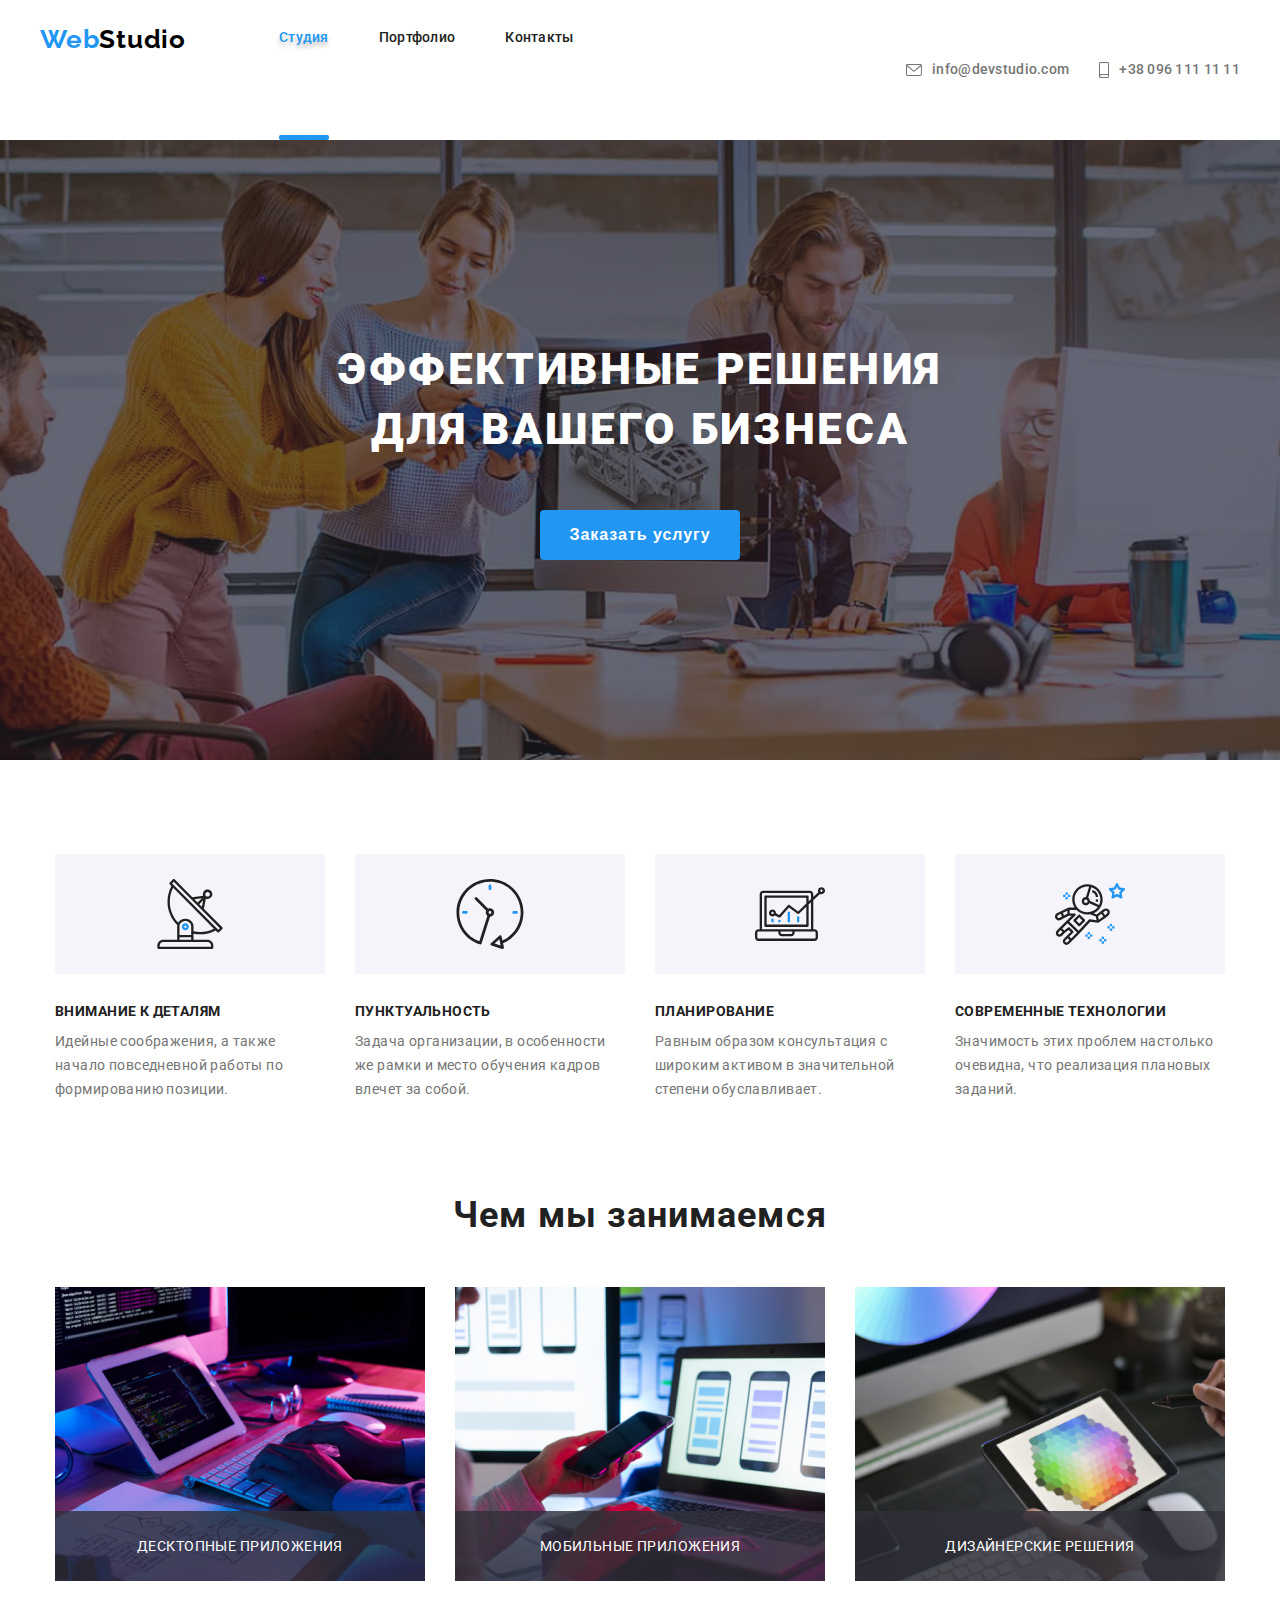
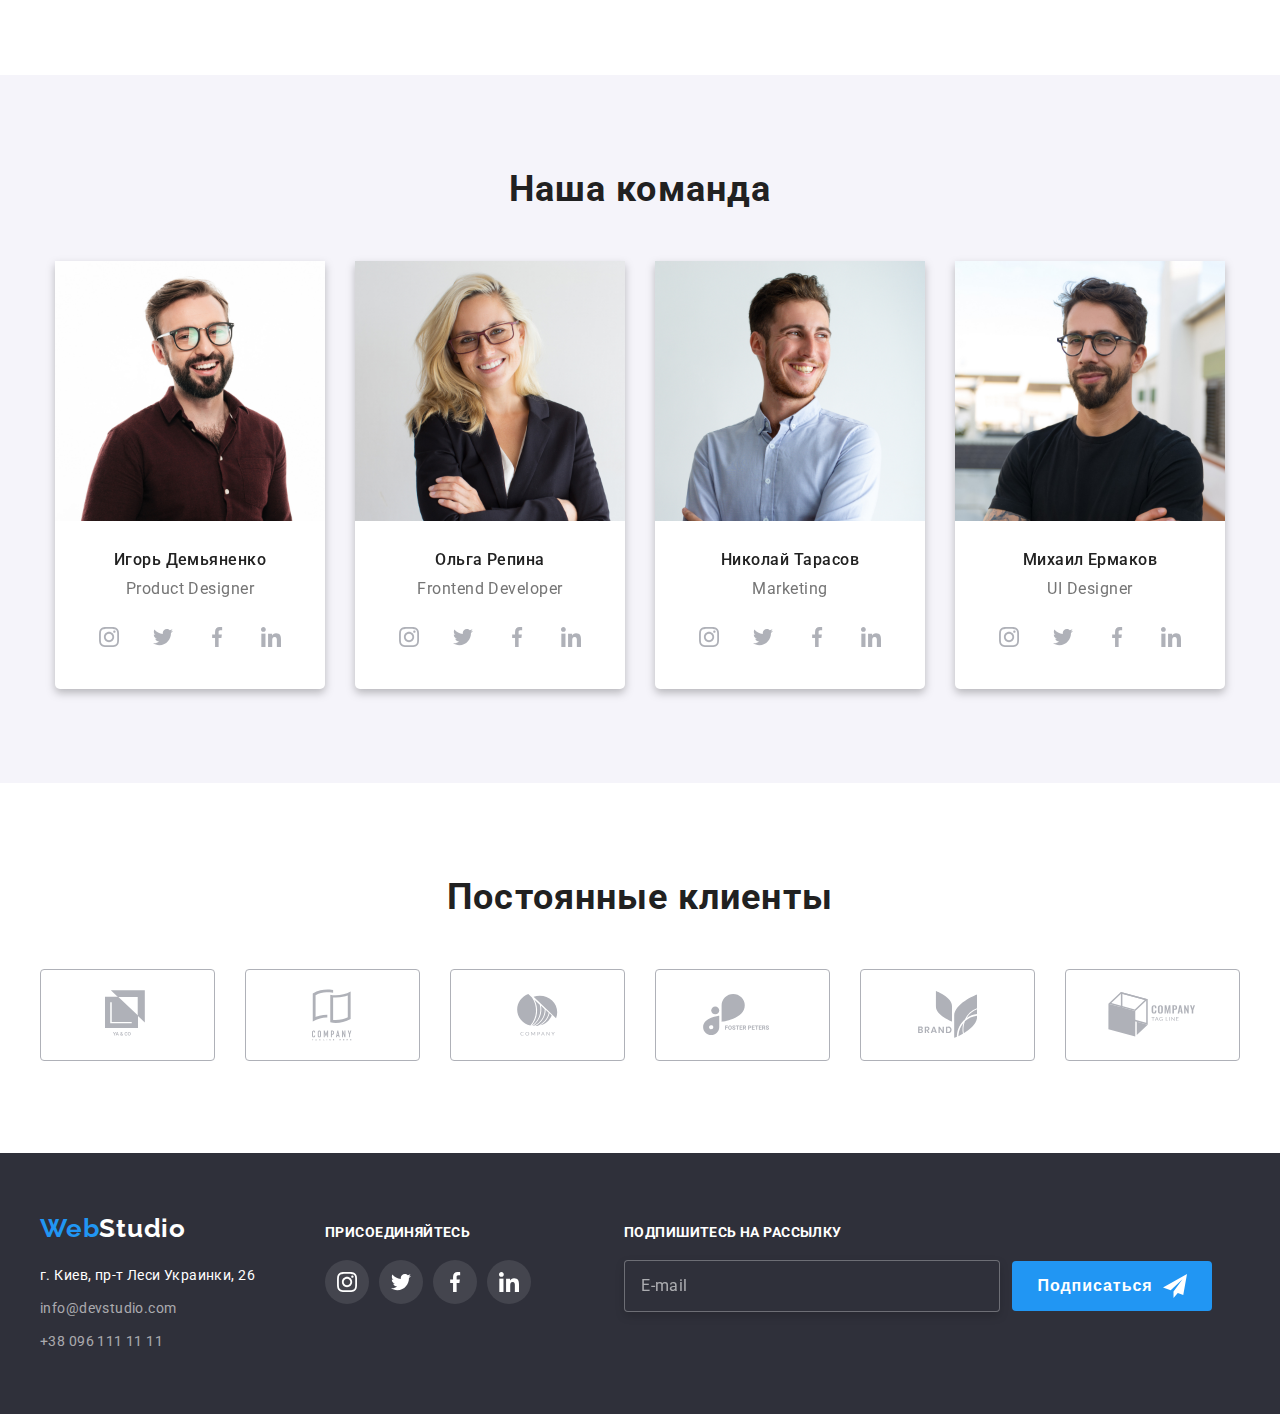
==== commit 905eccf9: "save" ====
--- a/index.html
+++ b/index.html
@@ -1,429 +1,504 @@
 <!DOCTYPE html>
-<html lang="en">
+<html lang="ru">
 <head>
-    <meta charset="UTF-8" />
-    <meta name="viewport" content="width=, initial-scale=1.0" />
-    <title>WebStudio</title>
-    <link href="https://fonts.googleapis.com/css2?family=Roboto:wght@400;500;700&display=swap" rel="stylesheet">
-    <link rel="stylesheet" href="https://cdnjs.cloudflare.com/ajax/libs/modern-normalize/1.0.0/modern-normalize.min.css">
-    <link rel="stylesheet" href="./css/main.min.css">
+    <meta charset="UTF-8">
+    <meta name="viewport" content="width=device-width, initial-scale=1.0">
+    <link rel="stylesheet" href="https://cdnjs.cloudflare.com/ajax/libs/modern-normalize/1.0.0/modern-normalize.min.css" integrity="sha512-ISS7cAi1PEhQ8jnbJpJZMd29NlhNj4AWYyLOSp2CE/CsHxTCu+r+t0D2yoJudVrd0/8fTVPUVDzY5Tvli75u/g==" crossorigin="anonymous" />
+    <link rel="preconnect" href="https://fonts.gstatic.com">
+    <link href="https://fonts.googleapis.com/css2?family=Raleway:wght@700&amp;family=Roboto:wght@400;500;700;900&amp;display=swap" rel="stylesheet">
+    <link rel="stylesheet" href="css/main.min.css">
+    <title>Веб Студия</title>
 </head>
-
 <body>
-    <header class="header container">
-        <div class=" header-container">
-        <nav class="navigation" >
-            <a class="logo" href="index.html" ><span class="logo-web">Web</span>Studio</a>
-            
-            <ul class="menu">
-                <li class="menu-item menu-logo active-page" ><a href="" class="active ">Студия</a></li>
-                <li class="menu-item"><a href="index_portfolio.html"
-                     class="link">Портфолио</a></li>
-                <li class="menu-item"><a href="" class="link">Контакты</a></li>
-            </ul>
-            </nav>
-            
-            <ul class="menu ">
-                <li class="menu-item " > <svg class="mail-tel-svg">
-                    <use href="./images/icons/sprite.svg#mail"></use>
-                </svg>
-                <a href="mailto:info@devstudio.com" class="mail">info@devstudio.com</a></li>
-                <li class="menu-item"> <svg class="mail-tel-svg">
-                    <use href="./images/icons/sprite.svg#tel"></use>
-                </svg>
-                 <a href="tel:+380961111111" class="tel">+38 096 111 11 11</a></li>
+
+
+    <header>
+        <div class="container-header">
+            <nav class="main-nav">
+               <a href="./index.html" class="logo">Web<span class="studio">Studio</span></a>
+                <ul class="nav-list">
+                    <li class="item">
+                        <a class="link current" href="./index.html">Студия</a> 
+                    </li>
+                    <li class="item">
+                        <a class="link" href="portfolio.html">Портфолио</a> 
+                        </li>
+                    <li class="item">
+                        <a class="link" href="#">Контакты</a> 
+                    </li>
+                </ul>
+             </nav>
+            <address class="nav-contacts">
+                
+                <a class="contacts" href="mailto:info@devstudio.com">
+                    <svg class="contacts-icon-envelope">
+                        <use href="./img/icon/symbol-defs.svg#icon-envelope" >
+                        </use>
+                    </svg>
+                info@devstudio.com</a>
+               
+                <a class="contacts" href="tel:+380961111111"> 
+                    <svg class="contacts-icon-smartphone">
+                        <use href="./img/icon/symbol-defs.svg#icon-smartphone" >
+                        </use>
+                    </svg>
+                +38 096 111 11 11</a>
+            </address> 
+        </div>          
+    </header>
+
+    <main>
+    
+        <section class="hero">
+            <div class="container-hero">
+                <h1 class="hero-description">Эффективные решения <br> для вашего бизнеса</h1>
+                
+                <button  class="hero-button"data-modal-open>Заказать услугу</button>
+            </div>
+                <div  class="backdrop is-hidden"data-modal>
+                    <div class="modal">
+                        <button class="modal-closed" data-modal-close>
+                            <svg class="btn-closed">
+                                <use href="./img/icon/symbol-defs.svg#icon-close-black">
+                                </use>
+                            </svg>
+                        </button>
+                        <form class="modal-form js-send-form" autocomplete="off">
+                            <span class="title-modal">Оставьте свои данные, мы вам перезвоним</span>
+                            <label class="label-form">
+                                <span class="title-imput">Имя</span>
+                                <input class="inputs-form" type="text" name="name">
+                                <svg width="18" height="18">
+                                    <use href="./img/icon/symbol-defs.svg#persone-black-icon"></use>
+                                </svg>
+                            </label>
+                            <label class="label-form">
+                                <span class="title-imput">Телефон</span>
+                                <input class="inputs-form" type="tel" name="tel">
+                                <svg width="18" height="18">
+                                    <use href="./img/icon/symbol-defs.svg#phone-black-icon"></use>
+                                </svg>
+                            </label>
+                            <label class="label-form">
+                                <span class="title-imput">Почта</span>
+                                <input class="inputs-form" type="email" name="email">
+                                <svg width="18" height="18">
+                                    <use href="./img/icon/symbol-defs.svg#email-black-icon"></use>
+                                </svg>
+                            </label>
+                            <label for="comment">
+                                <span class="title-imput">Комментарий</span>
+                            </label>
+                            <textarea class="comment" name="comment" id="comment" placeholder="Введите текст"></textarea>
+                            <div class="agreement">
+                                <label>
+                                <input class="checkbox visually-hidden" type="checkbox" name="agreement" id="agreement">
+                                <span class="check">Соглашаюсь с рассылкой и принимаю <a href="">Условия договора</a></span>
+                                </label>
+                            </div>
+                            <button class="modal-button" type="submit">Отправить</button>
+                        </form>
+                    </div>
+                </div>
+        </section>    
+     
+        <section class="about">
+            <div class="container-about">
+                <h2 class="visually-hidden">Приемущества</h2>
+                    <ul class="advantages-list">
+                        <li class="advantages-item">
+                            <div class="advantegas-item-block">
+                                <svg class="advantegas-icon">
+                                    <use href="./img/icon/symbol-defs.svg#icon-antenna-1" >
+                                    </use>
+                                </svg>
+                            </div>
+                            <h3>Внимание к деталям</h3>
+                            <p>Идейные соображения, а также начало повседневной работы по формированию позиции.</p>
+                        </li>
+                        <li class="advantages-item">
+                            <div class="advantegas-item-block">
+                                <svg class="advantegas-icon">
+                                    <use href="./img/icon/symbol-defs.svg#icon-clock-1" >
+                                    </use>
+                                </svg>
+                            </div>
+                            <h3>Пунктуальность</h3>
+                            <p>Задача организации, в особенности же рамки и место обучения кадров влечет за собой.</p>
+                        </li> 
+                        <li class="advantages-item">
+                            <div class="advantegas-item-block">
+                                <svg class="advantegas-icon">
+                                    <use href="./img/icon/symbol-defs.svg#icon-diagram-1" >
+                                    </use>
+                                </svg>
+                            </div>
+                            <h3>Планирование</h3>
+                            <p>Равным образом консультация с широким активом в значительной степени обуславливает.</p>
+                        </li>
+                        <li class="advantages-item">
+                            <div class="advantegas-item-block">
+                                <svg class="advantegas-icon">
+                                    <use href="./img/icon/symbol-defs.svg#icon-astronaut-1" >
+                                    </use>
+                                </svg>
+                            </div>
+                            <h3>Современные технологии</h3>
+                            <p>Значимость этих проблем настолько очевидна, что реализация плановых заданий.</p>
+                        </li>
+                    </ul>
+            </div>
+        </section>
+
+        <section class="activity">
+        <div class="activity-container">
+            <h2>Чем мы занимаемся</h2>
+                <ul class="activity-list">
+                    <li class="activity-item">
+                        <img src="./img/activity/box1.jpg" alt="компьютер" height="294px" width="370px">
+                        <div class="activity-text">
+                            <p>Десктопные приложения</p>
+                        </div>
+                    </li>
+                    <li class="activity-item">
+                        <img src="./img/activity/box2.jpg" alt="телефон" height="294px" width="370px">
+                        <div class="activity-text">
+                            <p>Мобильные приложения</p>
+                        </div>
+                    </li>
+                    <li class="activity-item">
+                        <img src="./img/activity/box3.jpg" alt="планшет" height="294px" width="370px">
+                        <div class="activity-text">
+                            <p>Дизайнерские решения</p>
+                        </div>
+                    </li>
+                </ul>
+            </div>
+        </section>
+
+         <section class="team">
+            <div class="team-container">
+                <h2>Наша команда</h2>
+                <ul class="team-list">
+                    <li class="team-cards">
+                        <img src="./img/team/card1.jpg" alt="Игорь_Демьяненко" height="270px" width="270px">
+                            <div class="cards-text">
+                                <h3>Игорь Демьяненко</h3>
+                                <p>Product Designer</p> 
+                                <ul class="socials-list">
+                                    <li> 
+                                        <a class="socials-link" href="">
+                                            <svg class="socials-icon">
+                                                <use href="./img/icon/symbol-defs.svg#icon-instagram-2" >
+                                                </use>
+                                            </svg>
+                                        </a>
+                                    </li>
+                                    <li> 
+                                        <a class="socials-link" href=""> 
+                                            <svg class="socials-icon">
+                                                <use href="./img/icon/symbol-defs.svg#icon-twitter-1" >
+                                                </use>
+                                            </svg>
+                                        </a>   
+                                    </li>
+                                    <li> 
+                                        <a class="socials-link" href="">
+                                            <svg class="socials-icon">
+                                                <use href="./img/icon/symbol-defs.svg#icon-facebook-1" >
+                                                </use>
+                                            </svg>
+                                        </a>
+                                    </li>
+                                    <li> 
+                                        <a class="socials-link" href=""> 
+                                            <svg class="socials-icon">
+                                                <use href="./img/icon/symbol-defs.svg#icon-linkedin-1" >
+                                                </use>
+                                            </svg>
+                                        </a>   
+                                    </li>
+                                </ul>
+                            </div>
+                    </li>
+                    <li class="team-cards">
+                        <img src="./img/team/card2.jpg" alt="Ольга_Репина" height="270px" width="270px">
+                            <div class="cards-text">
+                                <h3>Ольга Репина</h3>
+                                <p>Frontend Developer</p> 
+                                <ul class="socials-list">
+                                    <li> 
+                                        <a class="socials-link" href="">
+                                            <svg class="socials-icon">
+                                                <use href="./img/icon/symbol-defs.svg#icon-instagram-2" >
+                                                </use>
+                                            </svg>
+                                        </a>
+                                    </li>
+                                    <li> 
+                                        <a class="socials-link" href=""> 
+                                            <svg class="socials-icon">
+                                                <use href="./img/icon/symbol-defs.svg#icon-twitter-1" >
+                                                </use>
+                                            </svg>
+                                        </a>   
+                                    </li>
+                                    <li> 
+                                        <a class="socials-link" href="">
+                                            <svg class="socials-icon">
+                                                <use href="./img/icon/symbol-defs.svg#icon-facebook-1" >
+                                                </use>
+                                            </svg>
+                                        </a>
+                                    </li>
+                                    <li> 
+                                        <a class="socials-link" href=""> 
+                                            <svg class="socials-icon">
+                                                <use href="./img/icon/symbol-defs.svg#icon-linkedin-1" >
+                                                </use>
+                                            </svg>
+                                        </a>   
+                                    </li>
+                                </ul>
+                            </div> 
+                    </li>
+                    <li class="team-cards">
+                        <img src="./img/team/card3.jpg" alt="Николай_Тарасов" height="270px" width="270px">
+                            <div class="cards-text">
+                                <h3>Николай Тарасов</h3>
+                                <p>Marketing</p> 
+                                <ul class="socials-list">
+                                    <li> 
+                                        <a class="socials-link" href="">
+                                            <svg class="socials-icon">
+                                                <use href="./img/icon/symbol-defs.svg#icon-instagram-2" >
+                                                </use>
+                                            </svg>
+                                        </a>
+                                    </li>
+                                    <li> 
+                                        <a class="socials-link" href=""> 
+                                            <svg class="socials-icon">
+                                                <use href="./img/icon/symbol-defs.svg#icon-twitter-1" >
+                                                </use>
+                                            </svg>
+                                        </a>   
+                                    </li>
+                                    <li> 
+                                        <a class="socials-link" href="">
+                                            <svg class="socials-icon">
+                                                <use href="./img/icon/symbol-defs.svg#icon-facebook-1" >
+                                                </use>
+                                            </svg>
+                                        </a>
+                                    </li>
+                                    <li> 
+                                        <a class="socials-link" href=""> 
+                                            <svg class="socials-icon">
+                                                <use href="./img/icon/symbol-defs.svg#icon-linkedin-1" >
+                                                </use>
+                                            </svg>
+                                        </a>   
+                                    </li>
+                                </ul>
+                            </div>
+                    </li>
+                    <li class="team-cards">
+                        <img src="./img/team/card4.jpg" alt="Михаил_Ермаков" height="270px" width="270px">
+                            <div class="cards-text">
+                                <h3>Михаил Ермаков</h3>
+                                <p>UI Designer</p> 
+                                <ul class="socials-list">
+                                    <li> 
+                                        <a class="socials-link" href="">
+                                            <svg class="socials-icon">
+                                                <use href="./img/icon/symbol-defs.svg#icon-instagram-2" >
+                                                </use>
+                                            </svg>
+                                        </a>
+                                    </li>
+                                    <li> 
+                                        <a class="socials-link" href=""> 
+                                            <svg class="socials-icon">
+                                                <use href="./img/icon/symbol-defs.svg#icon-twitter-1" >
+                                                </use>
+                                            </svg>
+                                        </a>   
+                                    </li>
+                                    <li> 
+                                        <a class="socials-link" href="">
+                                            <svg class="socials-icon">
+                                                <use href="./img/icon/symbol-defs.svg#icon-facebook-1" >
+                                                </use>
+                                            </svg>
+                                        </a>
+                                    </li>
+                                    <li> 
+                                        <a class="socials-link" href=""> 
+                                            <svg class="socials-icon">
+                                                <use href="./img/icon/symbol-defs.svg#icon-linkedin-1" >
+                                                </use>
+                                            </svg>
+                                        </a>   
+                                    </li>
+                                </ul>
+                            </div> 
+                    </li>
+                </ul>
+            </div>
+        </section>
+        <section class="client-section">
+            <div class="client-container">
+            <h2>Постоянные клиенты</h2>
+            <ul class="client-list">
+                <li>
+                    <a class="client-link" href="#">
+                        <svg class="client-icon" width="44px"  height="49">
+                            <use href="./img/icon/symbol-defs.svg#icon-logo-1">
+                            </use>
+                        </svg>
+                    </a>
+                </li>
+                <li>
+                    <a class="client-link" href="#">
+                        <svg class="client-icon" width="40px"  height="52">
+                            <use href="./img/icon/symbol-defs.svg#icon-logo-2">
+                            </use>
+                        </svg>
+                    </a>
+                </li>
+                <li>
+                    <a class="client-link" href="#">
+                        <svg class="client-icon" width="41px"  height="42">
+                            <use href="./img/icon/symbol-defs.svg#icon-logo-3">
+                            </use>
+                        </svg>
+                    </a>
+                </li>
+                <li>
+                    <a class="client-link" href="#">
+                        <svg class="client-icon" width="79px"  height="42">
+                            <use href="./img/icon/symbol-defs.svg#icon-logo-4" >
+                            </use>
+                        </svg>
+                    </a>  
+                </li>
+                <li>
+                    <a class="client-link" href="#">
+                        <svg class="client-icon" width="59px"  height="47">
+                            <use href="./img/icon/symbol-defs.svg#icon-logo-5">
+                            </use>
+                        </svg>
+                    </a>
+                </li>
+                <li>
+                    <a class="client-link" href="#">
+                        <svg class="client-icon" width="88px"  height="45">
+                            <use href="./img/icon/symbol-defs.svg#icon-logo-6">
+                            </use>
+                        </svg>
+                    </a>  
+                </li>
             </ul>
         </div>
-        
-    </header>
+        </section>
+    </main>
+
+
+        <footer>
+            <div class="footer-container">
+                <div class="adress-container">
+                    <h2 class="visually-hidden">Где нас найти</h2> 
+                        <a href="./index.html" class="logo-footer">Web<span class="studio-footer">Studio</span></a>
+                            <address class="address-contacts">
+                            <p>г. Киев, пр-т Леси Украинки, 26 </p> 
+                            <a href="mailto:info@devstudio.com">info@devstudio.com</a> 
+                            <a href="tel:+380961111111">+38 096 111 11 11</a>
+                            </address>
+                </div>     
+                <div class="socials-container-footer">
+                    <b class="get-us">присоединяйтесь</b>
+                        <ul class="socials-list-footer">
+                            <li> 
+                                <a class="socials-link-footer" href="">
+                                    <svg class="socials-icon-footer">
+                                        <use href="./img/icon/symbol-defs.svg#icon-instagram-2" >
+                                        </use>
+                                    </svg>
+                                </a>
+                            </li>
+                            <li> 
+                                <a class="socials-link-footer" href=""> 
+                                    <svg class="socials-icon-footer">
+                                        <use href="./img/icon/symbol-defs.svg#icon-twitter-1" >
+                                        </use>
+                                    </svg>
+                                </a>   
+                            </li>
+                            <li> 
+                                <a class="socials-link-footer" href="">
+                                    <svg class="socials-icon-footer">
+                                        <use href="./img/icon/symbol-defs.svg#icon-facebook-1" >
+                                        </use>
+                                    </svg>
+                                </a>
+                            </li>
+                            <li> 
+                                <a class="socials-link-footer" href=""> 
+                                    <svg class="socials-icon-footer">
+                                        <use href="./img/icon/symbol-defs.svg#icon-linkedin-1" >
+                                        </use>
+                                    </svg>
+                                </a>   
+                            </li>
+                        </ul>
+                </div>
+                    <div class="subscribe-container">
+                        <b class="subscribe-web-studio">
+                        Подпишитесь на рассылку
+                        </b>
+                        <form class="subscribe js-footer-send-form">
+                                <div class="footer-mail">
+                                    <input class="input-subscribe" type="email" placeholder="E-mail" name="mail" id="mail">
+                                        <button class="btn-subscribe" type="submit" name="mail">Подписаться
+                                            <svg class="icon-send" width="24" height="24">
+                                                <use href="./img/icon/symbol-defs.svg#icon-send">
+                                                </use>
+                                            </svg>
+                                        </button>
+                                </div>  
+                        </form>  
+                    </div>    
+            </div> 
+        </footer>
+        <script src="./js/modal.js"></script>
+       
+        <script>
+            (() => {
+      document
+        .querySelector('.js-send-form')
+        .addEventListener('submit', e => {
+        e.preventDefault();
     
-    <main>
-    <section class="hero">
-        <div class="container-hero">
-            <h1 class="hero-description">Эффективные решения <br> для вашего бизнеса</h1>
+        new FormData(e.currentTarget).forEach((value, name) =>
+          console.log(`${name}: ${value}`),
+        );
+      });
+    })();
+        </script>
+       
+        <script>
+            (() => {
+      document
+        .querySelector('.js-footer-send-form')
+        .addEventListener('submit', e => {
+        e.preventDefault();
     
-            <button class="hero-button" data-modal-open>Заказать услугу</button>
-        </div>
-        <div class="backdrop is-hidden" data-modal>
-            <div class="modal">
-                <button class="modal-closed" data-modal-close>
-                    <svg class="btn-closed">
-                        <use href="./images/button/sprite.svg#close">
-                        </use>
-                    </svg>
-                </button>
-                <form class="modal-form js-send-form" autocomplete="off">
-                    <span class="title-modal">Оставьте свои данные, мы вам перезвоним</span>
-                    <label class="label-form">
-                        <span class="title-imput">Имя</span>
-                        <input class="inputs-form" type="text" name="name">
-                        <svg width="18" height="18">
-                            <use href="./images/modal/sprite.svg#name"></use>
-                        </svg>
-                    </label>
-                    <label class="label-form">
-                        <span class="title-imput">Телефон</span>
-                        <input class="inputs-form" type="tel" name="tel">
-                        <svg width="18" height="18">
-                            <use href="./images/modal/sprite.svg#tel"></use>
-                        </svg>
-                    </label>
-                    <label class="label-form">
-                        <span class="title-imput">Почта</span>
-                        <input class="inputs-form" type="email" name="email">
-                        <svg width="18" height="18">
-                            <use href="./images/modal/sprite.svg#mail"></use>
-                        </svg>
-                    </label>
-                    <label for="comment">
-                        <span class="title-imput">Комментарий</span>
-                    </label>
-                    <textarea class="comment" name="comment" id="comment" placeholder="Введите текст"></textarea>
-                    <div class="agreement">
-                        <label>
-                            <input class="checkbox visually-hidden" type="checkbox" name="agreement" id="agreement">
-                            <span class="check">Соглашаюсь с рассылкой и принимаю <a href="">Условия договора</a></span>
-                        </label>
-                    </div>
-                    <button class="modal-button" type="submit">Отправить</button>
-                </form>
-            </div>
-        </div>
-    </section>
-    
-        <section class="list">
-            <div class="container">
-            <h2 hidden >Положительные качества для ведения бизнеса</h2>
-            
-            <ul class="list-content ">
-                <li>
-                    <ul class="vector-logo">
-                        <li class="vector-logo-item">
-                        <svg class="vector-logo-svg">
-                            <use href="./images/logo/sprite.svg#vector3"></use>
-                        </svg>
-                        </li>
-                    </ul>
-                    <h3  class="list-item">Внимание к деталям</h3>
-                    <p  class="text text-item">
-                        Идейные соображения, а также начало повседневной работы по
-                        формированию позиции.
-                    </p>
-                </li>
-                <li>
-                    <ul class="vector-logo">
-                        <li class="vector-logo-item">
-                            <svg class="vector-logo-svg">
-                                <use href="./images/logo/sprite.svg#vector2"></use>
-                            </svg>
-                        </li>
-                    </ul>
-                    <h3 class="list-item" >Пунктуальность</h3>
-                    <p class="text text-item">
-                        Задача организации, в особенности же рамки и место обучения кадров
-                        влечет за собой.
-                    </p>
-                </li>                
-                <li>
-                    <ul class="vector-logo">
-                        <li class="vector-logo-item">
-                            <svg class="vector-logo-svg">
-                                <use href="./images/logo/sprite.svg#vector1"></use>
-                            </svg>
-                        </li>
-                    </ul>
-                    <h3 class="list-item" >Планирование</h3>
-                    <p class="text text-item">
-                        Равным образом консультация с широким активом в значительной
-                        степени обуславливает.
-                    </p>
-                </li>
-                <li>
-                    <ul class="vector-logo">
-                        <li class="vector-logo-item">
-                            <svg class="vector-logo-svg">
-                                <use href="./images/logo/sprite.svg#vector"></use>
-                            </svg>
-                        </li>
-                    </ul>
-                    <h3  class="list-item">Современные технологии</h3>
-                    <p class="text text-item" >
-                        Значимость этих проблем настолько очевидна, что реализация
-                        плановых заданий.
-                    </p>
-                </li>
-            </ul>
-            </div>
-        </section>
-        <section  >
-            <div class="container">
-            <h3 class="section-work" >Чем мы занимаемся</h3>
-            </div>
-            <div class="container">
-            <ul class="img-content">
-                <li class="img-item img-img ">
-                    <div class="overlay">
-                    <img src="./images/img.jpg" alt="рабочий стол" width="370" height="294" />
-                    <p class="text-studio">Десктопные приложения</p></div>
-                </li>
-                <li class="img-item  img-img">
-                    <img src="./images/img1.jpg" alt="ноутбук" width="370" height="294" />
-                    <p class="text-studio">Мобильные приложения</p>
-                </li>
-                <li class="img-item  img-img">
-                    <img src="./images/img2.jpg" alt="планшет" width="370" height="294" />
-                    <p class="text-studio">Дизайнерские решения</p>
-                </li>
-            </ul>
-            </div>
-        </section>
-        <section class="job">
-            <div class="container">
-                <div class="our">
-            <h2 class="section-job"  >Наша команда</h2>
-            </div>
-            <ul class="team">
-                <li class="team-item">
-                    <img src="./images/card1.jpg" alt="Игорь Демьяненко" width="270" height="260" /><br />
-                    <h3 class="our-team">Игорь Демьяненко</h3>
-                    <p class="position">Product Designer</p>
-                <ul  class="social-icons">
-                    <li class="social-icons-item" ><a class="social-icons-link"  href="https://www.instagram.com/" target="_blank" rel="noopener noreferer"  aria-label="Instagram"  >
-                    <svg class="social-icons-svg">
-                        <use href="./images/icons/sprite.svg#instagram"></use>
-                    </svg>
-                    </a></li>
-                    <li class="social-icons-item" ><a class="social-icons-link"  href="https://twitter.com/?lang=ua" target="_blank" rel="noopener noreferer"  aria-label="Twitter">
-                    <svg class="social-icons-svg">
-                        <use href="./images/icons/sprite.svg#twitter"></use>
-                    </svg>
-                    </a></li>
-                    <li class="social-icons-item" ><a class="social-icons-link"  href="https://uk-ua.facebook.com/" target="_blank" rel="noopener noreferer"  aria-label="Facebook">
-                    <svg class="social-icons-svg">
-                        <use href="./images/icons/sprite.svg#facebook"></use>
-                    </svg>
-                    </a></li>
-                    <li class="social-icons-item" ><a class="social-icons-link"  href="https://www.linkedin.com/login/ua" target="_blank" rel="noopener noreferer"  aria-label="Linkedin">
-                    <svg class="social-icons-svg">
-                        <use href="./images/icons/sprite.svg#linkedin"></use>
-                    </svg>
-                    </a></li>
-                </ul>
-                </li>
-                <li class="team-item">
-                    <img src="./images/card2.jpg" alt="Ольга Репина" width="270" height="260" /><br />
-                    <h3 class="our-team" >Ольга Репина</h3>
-                    <p class="position">Frontend Developer</p>
-                    <ul class="social-icons">
-                        <li class="social-icons-item"><a class="social-icons-link" href="https://www.instagram.com/" target="_blank"
-                                rel="noopener noreferer" aria-label="Instagram">
-                                <svg class="social-icons-svg">
-                                    <use href="./images/icons/sprite.svg#instagram"></use>
-                                </svg>
-                            </a></li>
-                        <li class="social-icons-item"><a class="social-icons-link" href="https://twitter.com/?lang=ua" target="_blank"
-                                rel="noopener noreferer" aria-label="Twitter">
-                                <svg class="social-icons-svg">
-                                    <use href="./images/icons/sprite.svg#twitter"></use>
-                                </svg>
-                            </a></li>
-                        <li class="social-icons-item"><a class="social-icons-link" href="https://uk-ua.facebook.com/" target="_blank"
-                                rel="noopener noreferer" aria-label="Facebook">
-                                <svg class="social-icons-svg">
-                                    <use href="./images/icons/sprite.svg#facebook"></use>
-                                </svg>
-                            </a></li>
-                        <li class="social-icons-item"><a class="social-icons-link" href="https://www.linkedin.com/login/ua" target="_blank"
-                                rel="noopener noreferer" aria-label="Linkedin">
-                                <svg class="social-icons-svg">
-                                    <use href="./images/icons/sprite.svg#linkedin"></use>
-                                </svg>
-                            </a></li>
-                    </ul>
-                    
-                </li>
-                <li class="team-item">
-                    <img src="./images/card3.jpg" alt="Николай Тарасов" width="270" height="260" /><br />
-                    <h3 class="our-team" >Николай Тарасов</h3>
-                    <p class="position ">Marketing</p>
-                    <ul class="social-icons">
-                        <li class="social-icons-item"><a class="social-icons-link" href="https://www.instagram.com/" target="_blank"
-                                rel="noopener noreferer" aria-label="Instagram">
-                                <svg class="social-icons-svg">
-                                    <use href="./images/icons/sprite.svg#instagram"></use>
-                                </svg>
-                            </a></li>
-                        <li class="social-icons-item"><a class="social-icons-link" href="https://twitter.com/?lang=ua" target="_blank"
-                                rel="noopener noreferer" aria-label="Twitter">
-                                <svg class="social-icons-svg">
-                                    <use href="./images/icons/sprite.svg#twitter"></use>
-                                </svg>
-                            </a></li>
-                        <li class="social-icons-item"><a class="social-icons-link" href="https://uk-ua.facebook.com/" target="_blank"
-                                rel="noopener noreferer" aria-label="Facebook">
-                                <svg class="social-icons-svg">
-                                    <use href="./images/icons/sprite.svg#facebook"></use>
-                                </svg>
-                            </a></li>
-                        <li class="social-icons-item"><a class="social-icons-link" href="https://www.linkedin.com/login/ua" target="_blank"
-                                rel="noopener noreferer" aria-label="Linkedin">
-                                <svg class="social-icons-svg">
-                                    <use href="./images/icons/sprite.svg#linkedin"></use>
-                                </svg>
-                            </a></li>
-                    </ul>
-                </li>
-                <li class="team-item">
-                    <img src="./images/card4.jpg" alt="Игорь Демьяненко" width="270" height="260" />
-                    <br />
-                    <h3 class="our-team" >Игорь Демьяненко</h3>
-                    <p class="position">Product Designer</p>
-                    <ul class="social-icons">
-                        <li><a class="social-icons-link" href="https://www.instagram.com/" target="_blank"
-                                rel="noopener noreferer" aria-label="Instagram">
-                                <svg class="social-icons-svg">
-                                    <use href="./images/icons/sprite.svg#instagram"></use>
-                                </svg>
-                            </a></li>
-                        <li><a class="social-icons-link" href="https://twitter.com/?lang=ua" target="_blank"
-                                rel="noopener noreferer" aria-label="Twitter">
-                                <svg class="social-icons-svg">
-                                    <use href="./images/icons/sprite.svg#twitter"></use>
-                                </svg>
-                            </a></li>
-                        <li><a class="social-icons-link" href="https://uk-ua.facebook.com/" target="_blank"
-                                rel="noopener noreferer" aria-label="Facebook">
-                                <svg class="social-icons-svg">
-                                    <use href="./images/icons/sprite.svg#facebook"></use>
-                                </svg>
-                            </a></li>
-                        <li><a class="social-icons-link" href="https://www.linkedin.com/login/ua" target="_blank"
-                                rel="noopener noreferer" aria-label="Linkedin">
-                                <svg class="social-icons-svg">
-                                    <use href="./images/icons/sprite.svg#linkedin"></use>
-                                </svg>
-                            </a></li>
-                    </ul>
-                </li>
-            </ul>
-            </div>
-        </section>
-        <section>
-            <div class="container">
-                <h3 class="clients">
-                    Постоянные клиенты
-                </h3>
-            </div>
-         </section>
-
-        <section>
-          <div class="container test"> 
-            
-            <li class="clients-item"><a class="clients-item-link" href="#" target="_blank"
-                    rel="noopener noreferer" aria-label="#">
-                    <svg class="clients-icons-svg logo1">
-                        <use href="./images/clients/sprite.svg#logo1"></use>
-                    </svg>
-                </a></li>
-            <li class="clients-item"><a class="clients-item-link" href="#" target="_blank"
-                    rel="noopener noreferer" aria-label="#">
-                    <svg class="clients-icons-svg logo2">
-                        <use href="./images/clients/sprite.svg#logo2"></use>
-                    </svg>
-                </a></li>
-            <li class="clients-item"><a class="clients-item-link" href="#" target="_blank"
-                    rel="noopener noreferer" aria-label="#">
-                    <svg class="clients-icons-svg logo3">
-                        <use href="./images/clients/sprite.svg#logo3"></use>
-                    </svg>
-                </a></li>
-            <li class="clients-item"><a class="clients-item-link" href="#" target="_blank"
-                    rel="noopener noreferer" aria-label="#">
-                    <svg class="clients-icons-svg logo4">
-                        <use href="./images/clients/sprite.svg#logo4"></use>
-                    </svg>
-                </a></li>
-            <li class="clients-item"><a class="clients-item-link" href="#" target="_blank"
-                    rel="noopener noreferer" aria-label="#">
-                    <svg class="clients-icons-svg logo5">
-                        <use href="./images/clients/sprite.svg#logo5"></use>
-                    </svg>
-                </a></li>
-            <li class="clients-item"><a class="clients-item-link" href="#" target="_blank"
-                    rel="noopener noreferer" aria-label="#">
-                    <svg class="clients-icons-svg logo6">
-                        <use href="./images/clients/sprite.svg#logo6"></use>
-                    </svg>
-                </a></li>
-            
-          </div>
-        </section>
-
-    </main>
-    <footer class="footer ">
- <div class="block-test container">
-                   <div class="block">
-                         <a class="logo" href="index.html"><span class="logo-web ">Web</span>Studio</a>
-                    <ul class="address" >
-                          <li>
-                            <a class="map address-map link" href="https://goo.gl/maps/XinnHZAmT8YxiQ3q6" target="_blank" rel="noopener noreferer" ></a>
-                            <a href="https://goo.gl/maps/XinnHZAmT8YxiQ3q6" target="_blank" rel="noopener noreferer" class="link" >г. Киев,пр-т Леси Украинки, 26</a>
-                          </li>
-                    </ul>
-                     <ul class="connection">
-                        <li><a href="mailto:info@devstudio.com" class="mail" >info@devstudio.com</a></li>
-                     <li><a href="tel:+380961111111" class="tel" >+38 096 111 11 11</a></li>
-                     </ul>
-                    </div>
-                 <div class="address-content block">
-                    <h3 class="address-social">присоединяйтесь</h3>
-                   <ul class="address-social-icons">
-                        <li><a class="address-social-icons-link" href="https://www.instagram.com/" target="_blank" rel="noopener noreferer"
-                                aria-label="Instagram">
-                                <svg class="address-social-icons-svg">
-                                    <use href="./images/icons/sprite.svg#instagram"></use>
-                                </svg>
-                            </a></li>
-                        <li><a class="address-social-icons-link" href="https://twitter.com/?lang=ua" target="_blank" rel="noopener noreferer"
-                                aria-label="Twitter">
-                                <svg class="address-social-icons-svg">
-                                    <use href="./images/icons/sprite.svg#twitter"></use>
-                                </svg>
-                            </a></li>
-                        <li><a class="address-social-icons-link" href="https://uk-ua.facebook.com/" target="_blank" rel="noopener noreferer"
-                                aria-label="Facebook">
-                                <svg class="address-social-icons-svg">
-                                    <use href="./images/icons/sprite.svg#facebook"></use>
-                                </svg>
-                            </a></li>
-                        <li><a class="address-social-icons-link" href="https://www.linkedin.com/login/ua" target="_blank" rel="noopener noreferer"
-                                aria-label="Linkedin">
-                                <svg class="address-social-icons-svg">
-                                    <use href="./images/icons/sprite.svg#linkedin"></use>
-                                </svg>
-                            </a></li>
-                    </ul>
-        </div>
-            <div>
-                    <h3 class="subscription">Подпишитесь на рассылку</h3>
-                    <div class="form-subscription">
-             <form action="">
-                    <label for="email"></label>
-                    <input class="subscription-item email-item" type="email" name="email" id="email" placeholder="E-mail">
-             </div>
-                 </div>
-                <div>
-                    <button class="button-subscription " type="submit">Подписаться</button>
-                    <svg class="button-subscription-svg">
-                        <use href="./images/iconsend/sprite.svg#iconsend"></use>
-                    </svg>
-                </div>
-             </form>
-                </div>
-        </div>
-    </footer>
-    <script src="./js/modal.js"></script>
+        new FormData(e.currentTarget).forEach((value, name) =>
+          console.log(`${name}: ${value}`),
+        );
+      });
+    })();
+        </script>
 </body>
-
-</html>
-
+</html>--- a/css/main.min.css
+++ b/css/main.min.css
@@ -1,2 +1,2 @@
-:root{--main-text-cl: rgba(255, 255, 255, 0.1);--accent-cl: #2196f3;--black: #303030;--gray: #9da4bb;--button: #ffffff;--background: #f5f4fa;--email: rgba(255, 255, 255, 0.6);--menu: #757575;--footer: #2f303a;--text-shadow: rgba(0, 0, 0, 0.25)}@font-face{font-family:'Raleway';font-style:normal;font-weight:400;src:url("../fonts/raleway-v18-latin-regular.eot");src:local(""),url("../fonts/raleway-v18-latin-regular.eot?#iefix") format("embedded-opentype"),url("../fonts/raleway-v18-latin-regular.woff2") format("woff2"),url("../fonts/raleway-v18-latin-regular.woff") format("woff"),url("../fonts/raleway-v18-latin-regular.ttf") format("truetype"),url("../fonts/raleway-v18-latin-regular.svg#Raleway") format("svg")}@font-face{font-family:'Raleway';font-style:normal;font-weight:700;src:url("../fonts/raleway-v18-latin-700.eot");src:local(""),url("../fonts/raleway-v18-latin-700.eot?#iefix") format("embedded-opentype"),url("../fonts/raleway-v18-latin-700.woff2") format("woff2"),url("../fonts/raleway-v18-latin-700.woff") format("woff"),url("../fonts/raleway-v18-latin-700.ttf") format("truetype"),url("../fonts/raleway-v18-latin-700.svg#Raleway") format("svg")}@font-face{font-family:'Roboto';font-style:normal;font-weight:400;src:url("../fonts/roboto-v20-latin_cyrillic-regular.eot");src:local("Roboto"),local("Roboto-Regular"),url("../fonts/roboto-v20-latin_cyrillic-regular.eot?#iefix") format("embedded-opentype"),url("../fonts/roboto-v20-latin_cyrillic-regular.woff2") format("woff2"),url("../fonts/roboto-v20-latin_cyrillic-regular.woff") format("woff"),url("../fonts/roboto-v20-latin_cyrillic-regular.ttf") format("truetype"),url("../fonts/roboto-v20-latin_cyrillic-regular.svg#Roboto") format("svg")}@font-face{font-family:'Roboto';font-style:normal;font-weight:500;src:url("../fonts/roboto-v20-latin_cyrillic-500.eot");src:local("Roboto Medium"),local("Roboto-Medium"),url("../fonts/roboto-v20-latin_cyrillic-500.eot?#iefix") format("embedded-opentype"),url("../fonts/roboto-v20-latin_cyrillic-500.woff2") format("woff2"),url("../fonts/roboto-v20-latin_cyrillic-500.woff") format("woff"),url("../fonts/roboto-v20-latin_cyrillic-500.ttf") format("truetype"),url("../fonts/roboto-v20-latin_cyrillic-500.svg#Roboto") format("svg")}@font-face{font-family:'Roboto';font-style:normal;font-weight:700;src:url("../fonts/roboto-v20-latin_cyrillic-700.eot");src:local("Roboto Bold"),local("Roboto-Bold"),url("../fonts/roboto-v20-latin_cyrillic-700.eot?#iefix") format("embedded-opentype"),url("../fonts/roboto-v20-latin_cyrillic-700.woff2") format("woff2"),url("../fonts/roboto-v20-latin_cyrillic-700.woff") format("woff"),url("../fonts/roboto-v20-latin_cyrillic-700.ttf") format("truetype"),url("../fonts/roboto-v20-latin_cyrillic-700.svg#Roboto") format("svg")}h1,h2,h3{margin-top:0px}ul{list-style-type:none}a{text-decoration:none}.container{width:1170px;padding-left:15px;padding-right:15px;margin-left:auto;margin-right:auto}.menu{display:flex;padding:0px;margin:0px}.menu-logo{margin-left:93px}.menu-item:not(:last-child){margin-right:50px}.menu-item{margin-top:29px}.active-page{padding-bottom:0}.navigation{display:flex;align-items:center;margin-right:auto}.active-page::after{content:'';display:block;position:relative;margin-top:28px;width:100%;height:4px;background-color:var(--accent-cl);border-radius:2px}.active{font-family:Roboto;font-weight:500;font-size:14px;line-height:16px;letter-spacing:0.02em}.mail-tel-svg{transform:translate(-5px, 4px);fill:var(--gray);width:20px;height:16px}.mail{text-align:center}.menu-item:hover .mail-tel-svg,.menu-item:focus .mail-tel-svg{fill:var(--accent-cl)}.button-hero{text-align:center;font-family:Roboto;font-weight:700;font-size:16px;line-height:1, 87;letter-spacing:0.06em;color:var(--button);background-color:var(--accent-cl);border-radius:4px;height:50px;width:200px;margin-bottom:210px;margin-left:auto;margin-right:auto}.button-close{position:absolute;border:0px solid var(--button);top:8px;right:8px;width:-8px;background-color:var(--button)}.button-close-svg{display:flex;width:30px;height:30px;fill:var(--gray)}.button-submit{width:200px;height:50px;margin-top:10px;margin-bottom:42px;margin-left:auto;margin-right:auto;background-color:var(--accent-cl);font-family:Roboto;font-weight:bold;font-size:16px;line-height:30px;letter-spacing:0.06em;border-radius:4px;border:none;color:var(--button)}.button{font-family:Roboto;font-weight:500;border:1px solid var(--button);border-radius:4px;font-size:16px;line-height:1.62;text-align:center;letter-spacing:0.03em;color:var(--black)}.button:hover,.button:focus{color:var(--button);background:var(--accent-cl);cursor:pointer}.button-subscription{width:200px;height:50px;margin-left:12px;padding-left:29px;background-color:var(--accent-cl);font-family:Roboto;font-weight:bold;font-size:16px;line-height:30px;display:flex;align-items:center;text-align:center;letter-spacing:0.06em;color:var(--button);border:1px solid var(--gray);border-radius:4px}.button-subscription-svg{display:flex;width:24px;height:24px;fill:var(--button);margin-top:-37px;margin-left:158px;margin-right:28px}.block-test{display:flex;align-items:baseline}.social-icons{margin-top:16px;margin-bottom:30px;display:flex}.social-icons-item:not(:last-child){margin-right:10px}.social-icons-svg{width:20px;height:20px;fill:var(--gray)}.social-icons-link{display:flex;justify-content:center;align-items:center;width:44px;height:44px;background-color:var(--button);border-radius:50%}.social-icons-link:hover .social-icons-svg,.social-icons-link:focus .social-icons-svg{fill:var(--button)}.social-icons-link:hover,.social-icons-link:focus{background-color:var(--accent-cl)}.address-social-icons{display:flex;margin-left:70px;padding:0px}.address-social-icons-link{margin-right:10px}.address-social-icons-svg{width:20px;height:20px;fill:var(--button)}.address-social-icons-link{display:flex;justify-content:center;align-items:center;width:44px;height:44px;background-color:var(--main-text-cl);border-radius:50%}.address-social-icons-link:hover .address-social-icons-svg,.address-social-icons-link:focus .address-social-icons-svg{fill:var(--button)}.address-social-icons-link:hover{background-color:var(--accent-cl)}.modal-form{display:flex;flex-direction:column}.title-modal{font-weight:bold;font-size:20px;line-height:1.15;text-align:center;letter-spacing:0.03em;color:var(--black);margin-bottom:12px}.modal-form .label-form{position:relative}.title-imput{display:block;font-size:12px;line-height:1.17;letter-spacing:0.01em;color:var(--menu);margin-bottom:4px}.inputs-form{width:448px;height:40px;padding:11px 42px;border:1px solid rgba(33,33,33,0.2);border-radius:4px;margin-bottom:10px;outline:transparent;cursor:pointer;transition:border 250ms cubic-bezier(0.4, 0, 0.2, 1)}.label-form svg{position:absolute;top:29px;left:12px;transition:fill 250ms cubic-bezier(0.4, 0, 0.2, 1)}.comment{resize:none;width:448px;height:120px;padding:12px 16px;border:1px solid rgba(33,33,33,0.2);border-radius:4px;margin-bottom:20px;outline:transparent;cursor:pointer;transition:border 250ms cubic-bezier(0.4, 0, 0.2, 1)}.inputs-form:focus-within,.comment:focus-within{border:1px solid var(--accent-cl)}.inputs-form:focus-within ~ svg{fill:var(--accent-cl)}.comment::placeholder{font-size:12px;line-height:1.17;letter-spacing:0.01em;color:rgba(117,117,117,0.5)}.agreement{display:flex;justify-content:center;margin-bottom:30px;font-size:14px;line-height:1.71;letter-spacing:0.03em;color:var(--menu)}.check::before{display:inline-block;position:absolute;content:' ';width:16px;height:15px;left:-10px;bottom:4px}.check::before{background-image:url(../img/icon/checkbox-icon.svg);transition:fill 250ms cubic-bezier(0.4, 0, 0.2, 1),background-color 250ms cubic-bezier(0.4, 0, 0.2, 1),background-image 250ms cubic-bezier(0.4, 0, 0.2, 1)}.agreement span{align-items:center}.agreement label{position:relative;display:block;padding-left:12px}.agreement a{text-decoration-line:underline;color:var(--accent-cl)}.modal-button{width:200px;height:50px;margin-right:auto;margin-left:auto;font-weight:bold;font-size:16px;line-height:1.87;border:none;border-radius:4px;color:var(--button);background-color:var(--accent-cl);box-shadow:0px 4px 4px rgba(0,0,0,0.15);transition:background-color 250ms cubic-bezier(0.4, 0, 0.2, 1)}.modal-button:hover,.modal-button:focus{background-color:var(--accent-cl);cursor:pointer}.header{background-color:var(--button);border:1px solid #ececec}.header-portfolio{background-color:var(--button);margin-bottom:132px;margin-top:24px}.header-container{display:flex;justify-content:flex-end}.mail-item{margin-right:50px}.logo{font-family:Raleway;font-weight:700;font-size:26px;line-height:1.19;letter-spacing:0.03em;color:var(--black)}.logo-web{font-family:Raleway;font-weight:700;font-size:26px;line-height:1.19;letter-spacing:0.03em;color:var(--accent-cl)}.link{color:inherit;font-family:Roboto;font-style:normal;font-weight:500;font-size:14px;line-height:16px;letter-spacing:0.02em}.link:hover,.link:focus{color:var(--accent-cl)}.active{color:var(--accent-cl)}.address-social{font-family:Roboto;font-style:normal;font-weight:bold;font-size:14px;line-height:16px;letter-spacing:0.03em;text-transform:uppercase;color:var(--button);margin-top:60px;margin-left:70px}.subscription{font-family:Roboto;font-style:normal;font-weight:bold;font-size:14px;line-height:16px;letter-spacing:0.03em;text-transform:uppercase;color:var(--button);margin-top:60px;margin-left:70px;margin-bottom:0px}.subscription-item{padding:0;width:358px;height:50px;margin-top:20px;margin-left:70px;font-family:Roboto;font-size:16px;line-height:20px;display:flex;align-items:center;letter-spacing:0.03em;background-color:var(--footer);color:var(--email);border:1px solid var(--gray)}.email-item{padding-left:16px}.footer-item{margin-top:90px}.footer{background-color:var(--footer);align-items:baseline}.footer-logo{background-color:var(--button)}.footer .logo{color:var(--button);margin-top:60px;display:inline-block}.address-map{margin-top:20px;display:inline-block}.address{font-family:Roboto;font-size:14px;line-height:24px;letter-spacing:0.03em;width:231px;height:21px;padding:0px;margin-top:20px;color:var(--button)}.connection{padding:0px;margin-top:9px}.connection .tel{margin-bottom:60px;display:inline-block}.tel{font-family:Roboto;font-weight:500;font-size:14px;line-height:16px;letter-spacing:0.02em;color:var(--menu)}.tel:hover,.tel:focus{color:var(--accent-cl)}.mail{font-family:Roboto;font-weight:500;font-size:14px;line-height:16px;letter-spacing:0.02em;color:var(--menu)}.mail:hover{color:var(--accent-cl)}.container-hero{width:1200px;margin-left:auto;margin-right:auto;padding:200px 15px;text-align:center}.hero{max-width:1600px;margin:0 auto;background-image:linear-gradient(to right, rgba(47,48,58,0.4), rgba(47,48,58,0.4)),url(../images/hero.jpg);background-repeat:no-repeat;background-position:center;background-size:cover}.hero-description{margin-bottom:50px;font-family:Roboto;font-weight:900;font-size:44px;line-height:60px;text-align:center;letter-spacing:0.06em;text-transform:uppercase;color:var(--button)}.hero-button{display:inline-block;cursor:pointer;height:50px;width:200px;border:0;border-radius:4px;padding:8px 16px;font-weight:700;font-size:16px;line-height:1.87em;letter-spacing:0.06em;background:var(--accent-cl);color:var(--button)}.hero-button:hover,.hero-button:focus{background-color:var(--accent-cl);cursor:pointer}.backdrop{position:fixed;top:0;left:0;width:100%;height:100%;background:rgba(0,0,0,0.2);opacity:1;transition:250ms cubic-bezier(0.4, 0, 0.2, 1);transition-property:all;z-index:10}.modal{position:absolute;padding:40px;border:1px;border-radius:4px;top:50%;left:50%;box-shadow:0px 1px 1px rgba(0,0,0,0.12),0px 4px 4px rgba(0,0,0,0.06),1px 4px 6px rgba(0,0,0,0.16);transform:translate(-50%, -50%);background-color:var(--button)}.is-hidden{visibility:hidden;opacity:0;pointer-events:none}.modal-closed{position:absolute;top:8px;right:8px;padding:1px 6px;width:30px;height:30px;background-color:var(--button);border:1px solid rgba(0,0,0,0.1);border-radius:50%;cursor:pointer}.modal-closed:hover,.modal-closed:focus{fill:var(--accent-cl);cursor:pointer}.btn-closed{position:absolute;width:30px;height:30px;top:50%;left:50%;transform:translate(-50%, -50%)}.list{padding-top:94px;padding-bottom:94px;font-family:Roboto;font-weight:bold;font-size:14px;line-height:16px;letter-spacing:0.03em;text-transform:uppercase;color:var(--black)}.list-content{display:flex;padding-left:0px}.list-item :not(:last-child){margin-right:30px;margin-bottom:10px;margin-right:30px}.text{margin-right:30px;font-family:Roboto;font-style:normal;font-weight:normal;font-size:14px;line-height:24px;letter-spacing:0.03em;color:var(--menu);text-transform:none}.text-item :not(:last-child){margin-right:30px}.vector-logo{display:flex;padding-left:0px}.vector-logo-item{background-color:var(--background);margin-right:30px;margin-bottom:30px;width:270px;height:120px}.vector-logo-svg{display:flex;margin-top:25px;margin-left:25px;width:70px;height:60px;fill:var(--gray);margin-left:auto;margin-right:auto}.job{background-color:var(--background)}.our{text-align:center}.section-work{display:block;justify-content:flex-end;align-items:center;font-family:Roboto;margin-bottom:50px;margin-left:auto;margin-right:auto;font-weight:700;font-size:36px;line-height:42px;text-align:center;letter-spacing:0.03em;color:var(--black)}.section-job{display:inline-block;justify-content:flex-end;align-items:center;font-family:Roboto;margin-top:94px;margin-bottom:50px;margin-left:auto;margin-right:auto;font-weight:700;font-size:36px;line-height:42px;text-align:center;letter-spacing:0.03em;color:var(--black)}.img-content{display:flex;margin-bottom:0px;padding-left:0px}.img-item{margin-right:30px;margin-bottom:94px}.img-img:not(:last-child){margin-right:30px}.team{display:flex;flex-wrap:wrap;margin-left:-30px;margin-top:-30px;width:1250px;padding-left:0px}.team-item{background:#ffffff;width:270px;height:428px;margin-top:30px;margin-right:30px;flex-basis:calc(100% / 4 -30px);margin-bottom:94px;box-shadow:0px 1px 3px rgba(0,0,0,0.12),0px 1px 1px rgba(0,0,0,0.14),0px 2px 1px rgba(0,0,0,0.2)}.our-team{margin-top:30px;font-family:Roboto;font-weight:500;font-size:16px;line-height:1.1875;letter-spacing:0.03em;color:var(--black);text-align:center}.position{margin-top:10px;margin-bottom:0px;font-family:Roboto;font-size:16px;line-height:1.1875;letter-spacing:0.03em;color:var(--gray);text-align:center}.clients{margin-top:94px;font-family:Roboto;font-style:normal;font-weight:bold;font-size:36px;line-height:42px;text-align:center;letter-spacing:0.03em;color:var(--black);margin-bottom:50px}.test{display:flex;justify-content:center;align-items:center;margin-bottom:94px}.clients-item{width:170px;height:90px;text-align:center;background-color:var(--button);border:1px solid var(--gray);box-sizing:border-box;border-radius:4px;list-style:none}.clients-item:not(:last-child){margin-right:30px}.clients-icons-svg{fill:var(--gray);width:40px;height:52px;margin-top:22px;margin-bottom:22px}.logo1{width:45px;height:50px}.logo2{width:40px;height:52px}.logo3{width:41px;height:43px}.logo4{width:80px;height:42px}.logo5{width:59px;height:47px}.logo6{width:88px;height:45px}.clients-item:hover .clients-icons-svg,.clients-item:focus .clients-icons-svg{fill:var(--accent-cl)}.clients-item:hover,.clients-item:focus{border-color:var(--accent-cl)}.section-title{font-family:Roboto;font-weight:700;font-size:18px;line-height:2;letter-spacing:0.06em;color:var(--black);margin-left:24px;margin-top:20px;margin-bottom:4px}.container-project{width:1200px;margin-left:auto;margin-right:auto;margin-top:100px;margin-bottom:34px}.list-btn-project{display:flex;justify-content:center;margin-bottom:50px}.list-btn-project li{margin-right:8px}.list-btn-project li:last-child{margin-right:0px}.btn-project{border:0;border-radius:5px;background:var(--background);color:var(--black);padding:6px 22px;font-style:normal;font-weight:500;font-size:16px;line-height:1.62em;text-align:center;letter-spacing:0.03em;transition:250ms cubic-bezier(0.4, 0, 0.2, 1);transition-property:color, background-color, filter}.btn-project:hover,.btn-project:focus{color:var(--button);background-color:var(--accent-cl);filter:drop-shadow(0px 4px 4px var(--text-shadow))}.section-title-p{font-family:Roboto;font-size:16px;line-height:1.875;letter-spacing:0.03em;color:var(--gray);margin-left:24px;margin-bottom:20px;margin-top:0px;padding-bottom:20px}.tabl{width:1200px;display:flex;flex-wrap:wrap;margin-left:-30px;margin-top:-30px;padding:0px}.overlay{position:relative;width:100%;overflow:hidden}.overlay .text-overlay{position:absolute;padding:63px 24px;bottom:0;bottom:13px;left:0;width:100%;height:100%;transform:translatey(115%);transition:transform 250ms cubic-bezier(0.4, 0, 0.2, 1);font-family:Roboto;font-weight:400;font-size:18px;line-height:28px;letter-spacing:0.03em;color:var(--button);text-align:left;background-color:rgba(33,150,243,0.9);text-decoration:none}.overlay-studio{position:relative}.text-studio{position:absolute;transform:translatey(-124%);font-family:Roboto;font-weight:bold;font-size:14px;line-height:16px;text-align:center;letter-spacing:0.03em;text-transform:uppercase;color:var(--button);text-align:center;padding:27px 27px;margin-bottom:0px;width:370px;height:70px;background-color:rgba(47,48,58,0.8)}.tabl-item:hover .text-overlay{transform:translatey(10%)}.tabl-item{display:block;width:370px;height:auto;margin-left:30px;margin-top:30px;flex-basis:calc(100% / 9 - 30px);background:#ffffff;border:1px solid #eeeeee;box-sizing:border-box}.tabl-item:hover,.tabl-item:focus{box-shadow:0px 1px 1px rgba(0,0,0,0.12),0px 4px 4px rgba(0,0,0,0.06),1px 4px 6px rgba(0,0,0,0.16)}
+*{margin:0;padding:0}ul{list-style:none}a{text-decoration:none}img{display:block;max-width:100%;height:auto}body{font-family:'Roboto', sans-serif}.visually-hidden{position:absolute;width:1px;height:1px;margin:-1px;border:0;padding:0;white-space:nowrap;clip-path:inset(100%);clip:rect(0 0 0 0);overflow:hidden}.container-header{display:flex;align-items:center;width:1200px;margin-left:auto;margin-right:auto;padding:0px 15px}.main-nav{display:flex;margin-right:auto}.logo{padding-top:24px;padding-bottom:25px;display:block;align-items:center;margin-right:93px;color:#2196F3;font-family:"Raleway",sans-serif;font-weight:700;font-size:26px;line-height:1.2em;letter-spacing:0.03em;transition:250ms cubic-bezier(0.4, 0, 0.2, 1);transition-property:text-shadow}.logo:hover,.logo:focus{text-shadow:0px 4px 4px rgba(0,0,0,0.25)}.studio{color:#000}.nav-list{display:flex}.nav-list .item:not(:last-child){margin-right:50px}.nav-list .link{position:relative;display:block;height:80px;padding:30px 0px;font-weight:500;font-size:14px;line-height:1.14em;letter-spacing:0.02em;color:#212121;transition:250ms cubic-bezier(0.4, 0, 0.2, 1);transition-property:color, text-shadow}.nav-list .link:hover,.nav-list .link:focus,.nav-list .link.current{color:#2196F3;text-shadow:0px 4px 4px rgba(0,0,0,0.25)}.link::after{content:'';position:absolute;left:0;bottom:0;display:block;width:100%;height:5px;border-radius:2px;background-color:currentColor;opacity:0}.link.current::after{opacity:1}.nav-contacts{display:flex}.nav-contacts .contacts{display:flex;align-items:center;font-style:normal;font-weight:500;font-size:14px;line-height:1.14em;letter-spacing:0.02em;color:#757575;transition:250ms cubic-bezier(0.4, 0, 0.2, 1);transition-property:color, text-shadow}.contacts{margin-right:30px}.contacts:hover,.contacts:focus{color:#2196F3;text-shadow:0px 4px 4px rgba(0,0,0,0.25)}.contacts:last-child{margin-right:0px}.contacts-icon-envelope{margin-right:10px;height:12px;width:16px;fill:currentColor}.contacts-icon-smartphone{margin-right:10px;height:16px;width:10px;fill:currentColor}.container-hero{width:1200px;margin-left:auto;margin-right:auto;padding:200px 15px;text-align:center}.hero{max-width:1600px;margin:0 auto;background-color:#2F303A;background-image:linear-gradient(to right, rgba(47,48,58,0.4), rgba(47,48,58,0.4)),url(../img/hero-image.jpg);background-repeat:no-repeat;background-position:center;background-size:cover}.hero-description{margin-bottom:50px;font-weight:900;font-size:44px;line-height:1.36em;letter-spacing:0.06em;text-align:center;text-transform:uppercase;color:#fff}.hero-button{display:inline-block;cursor:pointer;height:50px;width:200px;border:0;border-radius:4px;padding:8px 16px;font-weight:700;font-size:16px;line-height:1.87em;letter-spacing:0.06em;background:#2196F3;color:#fff}.hero-button:hover,.hero-button:focus{background-color:#188ce8;cursor:pointer}.backdrop{position:fixed;top:0;left:0;width:100%;height:100%;background:rgba(0,0,0,0.2);opacity:1;transition:250ms cubic-bezier(0.4, 0, 0.2, 1);transition-property:all;z-index:10}.modal{position:absolute;padding:40px;border:1px;border-radius:4px;top:50%;left:50%;box-shadow:0px 1px 1px rgba(0,0,0,0.12),0px 4px 4px rgba(0,0,0,0.06),1px 4px 6px rgba(0,0,0,0.16);transform:translate(-50%, -50%);background-color:#fff}.is-hidden{visibility:hidden;opacity:0;pointer-events:none}.modal-closed{position:absolute;top:8px;right:8px;padding:1px 6px;width:30px;height:30px;background-color:#fff;border:1px solid rgba(0,0,0,0.1);border-radius:50%;cursor:pointer}.modal-closed:hover,.modal-closed:focus{fill:#188ce8;cursor:pointer}.btn-closed{position:absolute;width:18px;height:18px;top:50%;left:50%;transform:translate(-50%, -50%)}.modal-form{display:flex;flex-direction:column}.title-modal{font-weight:bold;font-size:20px;line-height:1.15;text-align:center;letter-spacing:0.03em;color:#212121;margin-bottom:12px}.modal-form .label-form{position:relative}.title-imput{display:block;font-size:12px;line-height:1.17;letter-spacing:0.01em;color:#757575;margin-bottom:4px}.inputs-form{width:448px;height:40px;padding:11px 42px;border:1px solid rgba(33,33,33,0.2);border-radius:4px;margin-bottom:10px;outline:transparent;cursor:pointer;transition:border 250ms cubic-bezier(0.4, 0, 0.2, 1)}.label-form svg{position:absolute;top:29px;left:12px;transition:fill 250ms cubic-bezier(0.4, 0, 0.2, 1)}.comment{resize:none;width:448px;height:120px;padding:12px 16px;border:1px solid rgba(33,33,33,0.2);border-radius:4px;margin-bottom:20px;outline:transparent;cursor:pointer;transition:border 250ms cubic-bezier(0.4, 0, 0.2, 1)}.inputs-form:focus-within,.comment:focus-within{border:1px solid #2196F3}.inputs-form:focus-within ~ svg{fill:#2196F3}.comment::placeholder{font-size:12px;line-height:1.17;letter-spacing:0.01em;color:rgba(117,117,117,0.5)}.agreement{display:flex;justify-content:center;margin-bottom:30px;font-size:14px;line-height:1.71;letter-spacing:0.03em;color:#757575}.check::before{display:inline-block;position:absolute;content:' ';width:16px;height:15px;left:-10px;bottom:4px}.check::before{background-image:url(../img/icon/checkbox-icon.svg);transition:fill 250ms cubic-bezier(0.4, 0, 0.2, 1),background-color 250ms cubic-bezier(0.4, 0, 0.2, 1),background-image 250ms cubic-bezier(0.4, 0, 0.2, 1)}.checkbox:checked+.check::before{background-color:#2196F3;background-image:url(../img/icon/check.svg);border-radius:2px}.agreement span{display:block;align-items:center}.agreement label{position:relative;display:block;padding-left:12px}.agreement a{text-decoration-line:underline;color:#2196F3}.modal-button{width:200px;height:50px;margin-right:auto;margin-left:auto;font-weight:bold;font-size:16px;line-height:1.87;border:none;border-radius:4px;color:#fff;background-color:#2196F3;box-shadow:0px 4px 4px rgba(0,0,0,0.15);transition:background-color 250ms cubic-bezier(0.4, 0, 0.2, 1)}.modal-button:hover,.modal-button:focus{background-color:#188ce8;cursor:pointer}.about{display:flex;justify-content:center}.about h3{font-weight:700;font-size:14px;line-height:1.14em;letter-spacing:0.03em;text-transform:uppercase;color:#212121}.about p{font-weight:400;font-size:14px;line-height:1.71em;letter-spacing:0.03em;color:#757575}.container-about{width:1200px;margin-left:auto;margin-right:auto;padding:94px 15px}.advantages-list{display:flex;justify-content:center}.advantages-item{margin-right:30px;width:270px}.advantages-item:last-child{margin-right:0px}.advantages-item h3{display:block;margin-bottom:10px}.advantegas-item-block{display:flex;justify-content:center;align-items:center;width:270px;height:120px;margin-bottom:30px;border-radius:4px;background-color:#F5F4FA}.advantegas-icon{max-width:70px;height:70px;background-position:center}.activity-container{width:1200px;margin-left:auto;margin-right:auto;padding:0px 15px;padding-bottom:94px}.activity-list{display:flex;justify-content:center}.activity-item{position:relative;display:block;width:370px;margin-right:30px}.activity-item:last-child{margin-right:0px}.activity h2{display:block;margin-bottom:50px;font-weight:700;font-size:36px;line-height:1.16em;text-align:center;letter-spacing:0.03em;color:#212121}.activity-text{position:absolute;width:100%;height:70px;bottom:0;left:0;background:rgba(47,48,58,0.8)}.activity-text p{padding:27px;margin:0 auto;font-size:14px;line-height:16px;text-align:center;letter-spacing:0.03em;text-transform:uppercase;color:#fff}.team{background:#F5F4FA}.team h2{display:block;margin-bottom:50px;font-weight:700;font-size:36px;line-height:1.16em;text-align:center;letter-spacing:0.03em;color:#212121}.team-container{width:1200px;margin-left:auto;margin-right:auto;padding:94px 15px}.team-list{display:flex;justify-content:center}.team-list h3{margin-bottom:10px;font-weight:500;font-size:16px;line-height:1.18em;text-align:center;letter-spacing:0.03em;color:#212121}.team-list p{margin-bottom:16px;font-weight:400;font-size:16px;line-height:1.18em;text-align:center;letter-spacing:0.03em;color:#757575}.team-cards{display:block;width:270px;margin-right:30px;border:0;border-radius:5px;filter:drop-shadow(0px 4px 4px rgba(0,0,0,0.25));background-color:#fff}.team-cards:last-child{margin-right:0px}.cards-text{padding:30px 15px}.socials-list{display:flex;justify-content:center}.socials-list li{margin-right:10px}.socials-list li:last-child{margin-right:0px}.socials-link{display:flex;justify-content:center;align-items:center;width:44px;height:44px;border-radius:50%;color:#afb1b8;transition:250ms cubic-bezier(0.4, 0, 0.2, 1);transition-property:background-color, color}.socials-link:hover,.socials-link:focus{background-color:#2196F3;color:#fff}.socials-icon{width:20px;height:20px;fill:currentColor}.client-container{width:1200px;margin-left:auto;margin-right:auto;padding:94px 15px}.client-container h2{display:block;margin-bottom:50px;font-weight:700;font-size:36px;line-height:1.16em;text-align:center;letter-spacing:0.03em;color:#212121}.client-list{display:flex}.client-list li{width:calc((100% - 150px) / 6);height:90px;margin-right:30px}.client-list li:last-child{margin-right:0px}.client-link{display:flex;justify-content:center;align-items:center;height:100%;border:1px solid #afb1b8;border-radius:4px;color:#afb1b8;transition:250ms cubic-bezier(0.4, 0, 0.2, 1);transition-property:border-color, color}.client-link:hover,.client-link:focus{border-color:#2196F3;color:#2196F3}.client-icon{fill:currentColor}footer{display:flex;background:#2F303A}.adress-container{margin-right:70px}.logo-footer{display:block;margin-bottom:20px;color:#2196F3;font-family:"Raleway",sans-serif;font-weight:700;font-size:26px;line-height:1.2em;letter-spacing:0.03em}.studio-footer{color:#fff}.address-contacts p{display:block;margin-bottom:9px;font-style:normal;font-weight:400;font-size:14px;line-height:1.71em;letter-spacing:0.03em;color:#fff}.address-contacts a{display:block;margin-bottom:9px;font-style:normal;font-weight:400;font-size:14px;line-height:1.71em;letter-spacing:0.03em;color:rgba(255,255,255,0.6);transition:250ms cubic-bezier(0.4, 0, 0.2, 1);transition-property:color}.address-contacts a:last-child{margin-bottom:0px}.address-contacts a:hover,.address-contacts a:focus{color:#2196F3}.footer-container{display:flex;align-items:baseline;width:1200px;padding:60px 15px;margin-left:auto;margin-right:auto}.socials-container-footer{margin-right:93px}.socials-list-footer{display:flex}.socials-list-footer li{margin-right:10px}.socials-list-footer li:last-child{margin-right:0px}.socials-link-footer{display:flex;justify-content:center;align-items:center;width:44px;height:44px;border-radius:50%;background-color:rgba(255,255,255,0.1);color:#fff;transition:250ms cubic-bezier(0.4, 0, 0.2, 1);transition-property:background-color, color}.socials-link-footer:hover,.socials-link-footer:focus{background-color:#2196F3;color:#fff}.socials-icon-footer{width:20px;height:20px;fill:currentColor}.get-us,.subscribe-web-studio{display:inline-block;margin-bottom:20px;font-family:"Roboto",sans-serif;font-size:14px;font-style:normal;font-weight:700;line-height:1.17;letter-spacing:0.03em;text-align:left;text-transform:uppercase;color:#fff}.footer-mail{display:flex;align-items:center}.input-subscribe{display:flex;justify-content:center;align-items:flex-start;width:358px;height:50px;padding-left:16px;margin-right:12px;font-family:"Roboto";font-style:normal;font-weight:normal;font-size:16px;line-height:1.25;letter-spacing:0.03em;color:rgba(255,255,255,0.6);border:1px solid rgba(255,255,255,0.3);filter:drop-shadow(0px 4px 4px rgba(0,0,0,0.15));border-radius:4px;background-color:#2F303A}.input-subscribe::placeholder{font-family:"Roboto";font-style:normal;font-weight:normal;font-size:16px;line-height:1.25;letter-spacing:0.03em;color:rgba(255,255,255,0.6)}.btn-subscribe{display:flex;justify-content:center;align-items:center;cursor:pointer;height:50px;width:200px;border:0;border-radius:4px;padding:8px 16px;font-weight:700;font-size:16px;line-height:1.87em;letter-spacing:0.06em;background:#2196F3;color:#fff}.btn-subscribe:hover,.btn-subscribe:focus{background-color:#188ce8;cursor:pointer}.icon-send{margin-left:10px}.project{border-top:1px solid #ececec}.container-project{width:1200px;margin-left:auto;margin-right:auto;padding:94px 15px}.list-btn-project{display:flex;justify-content:center;margin-bottom:50px}.list-btn-project li{margin-right:8px}.list-btn-project li:last-child{margin-right:0px}.btn-project{border:0;border-radius:5px;background:#F5F4FA;color:#212121;padding:6px 22px;font-style:normal;font-weight:500;font-size:16px;line-height:1.62em;text-align:center;letter-spacing:0.03em;transition:250ms cubic-bezier(0.4, 0, 0.2, 1);transition-property:color, background-color, filter}.btn-project:hover,.btn-project:focus{color:#fff;background-color:#2196F3;filter:drop-shadow(0px 4px 4px rgba(0,0,0,0.25))}.project-cards{width:1170px;display:flex;flex-wrap:wrap;justify-content:center}.project-cards h2{margin-bottom:4px;font-weight:700;font-size:18px;line-height:2em;letter-spacing:0.06em;color:#212121}.project-cards p{font-weight:400;font-size:16px;line-height:1.87em;letter-spacing:0.03em;color:#757575}.container-cards{width:370px;margin-right:30px;margin-bottom:30px;background:#fff;border:1px solid #eee}.card-link{display:block;transition:250ms cubic-bezier(0.4, 0, 0.2, 1);transition-property:box-shadow}.card-link:hover,.card-link:focus{box-shadow:0px 1px 1px rgba(0,0,0,0.12),0px 4px 4px rgba(0,0,0,0.06),1px 4px 6px rgba(0,0,0,0.16)}.container-cards:nth-child(3n){margin-right:0px}.container-cards:nth-last-child(-n+3){margin-bottom:0px}.cards{padding:20px 24px}.thumb{position:relative;width:370px;height:294px;overflow:hidden}.overlay{position:absolute;top:0;left:0;width:100%;height:100%;background-color:rgba(33,150,243,0.9);transform:translateY(100%);transition:transform 250ms cubic-bezier(0.4, 0, 0.2, 1);transition-property:transform}.overlay p{padding:63px 24px;margin:0;font-weight:normal;font-size:18px;line-height:1.6;letter-spacing:0.03em;color:#fff}.card-link:hover .overlay,.card-link:focus .overlay{transform:translateY(0)}
 /*# sourceMappingURL=main.min.css.map */